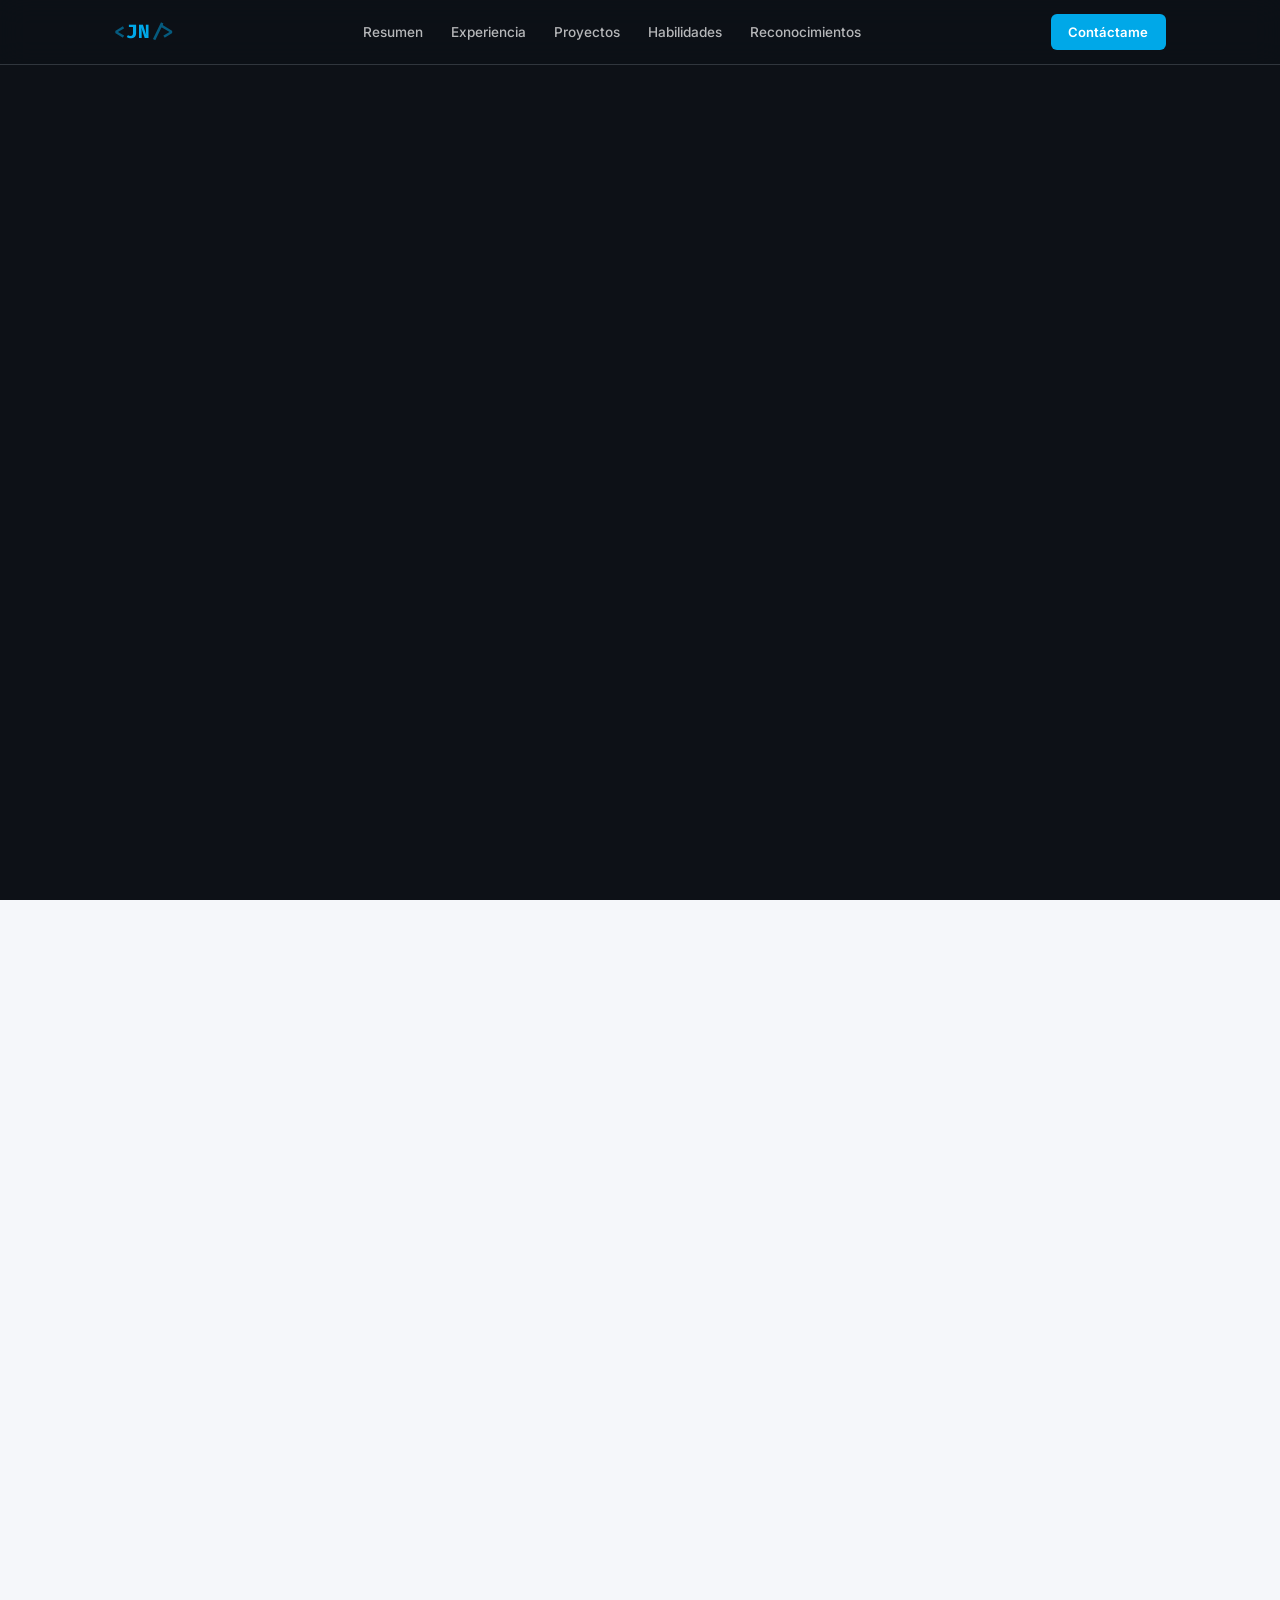
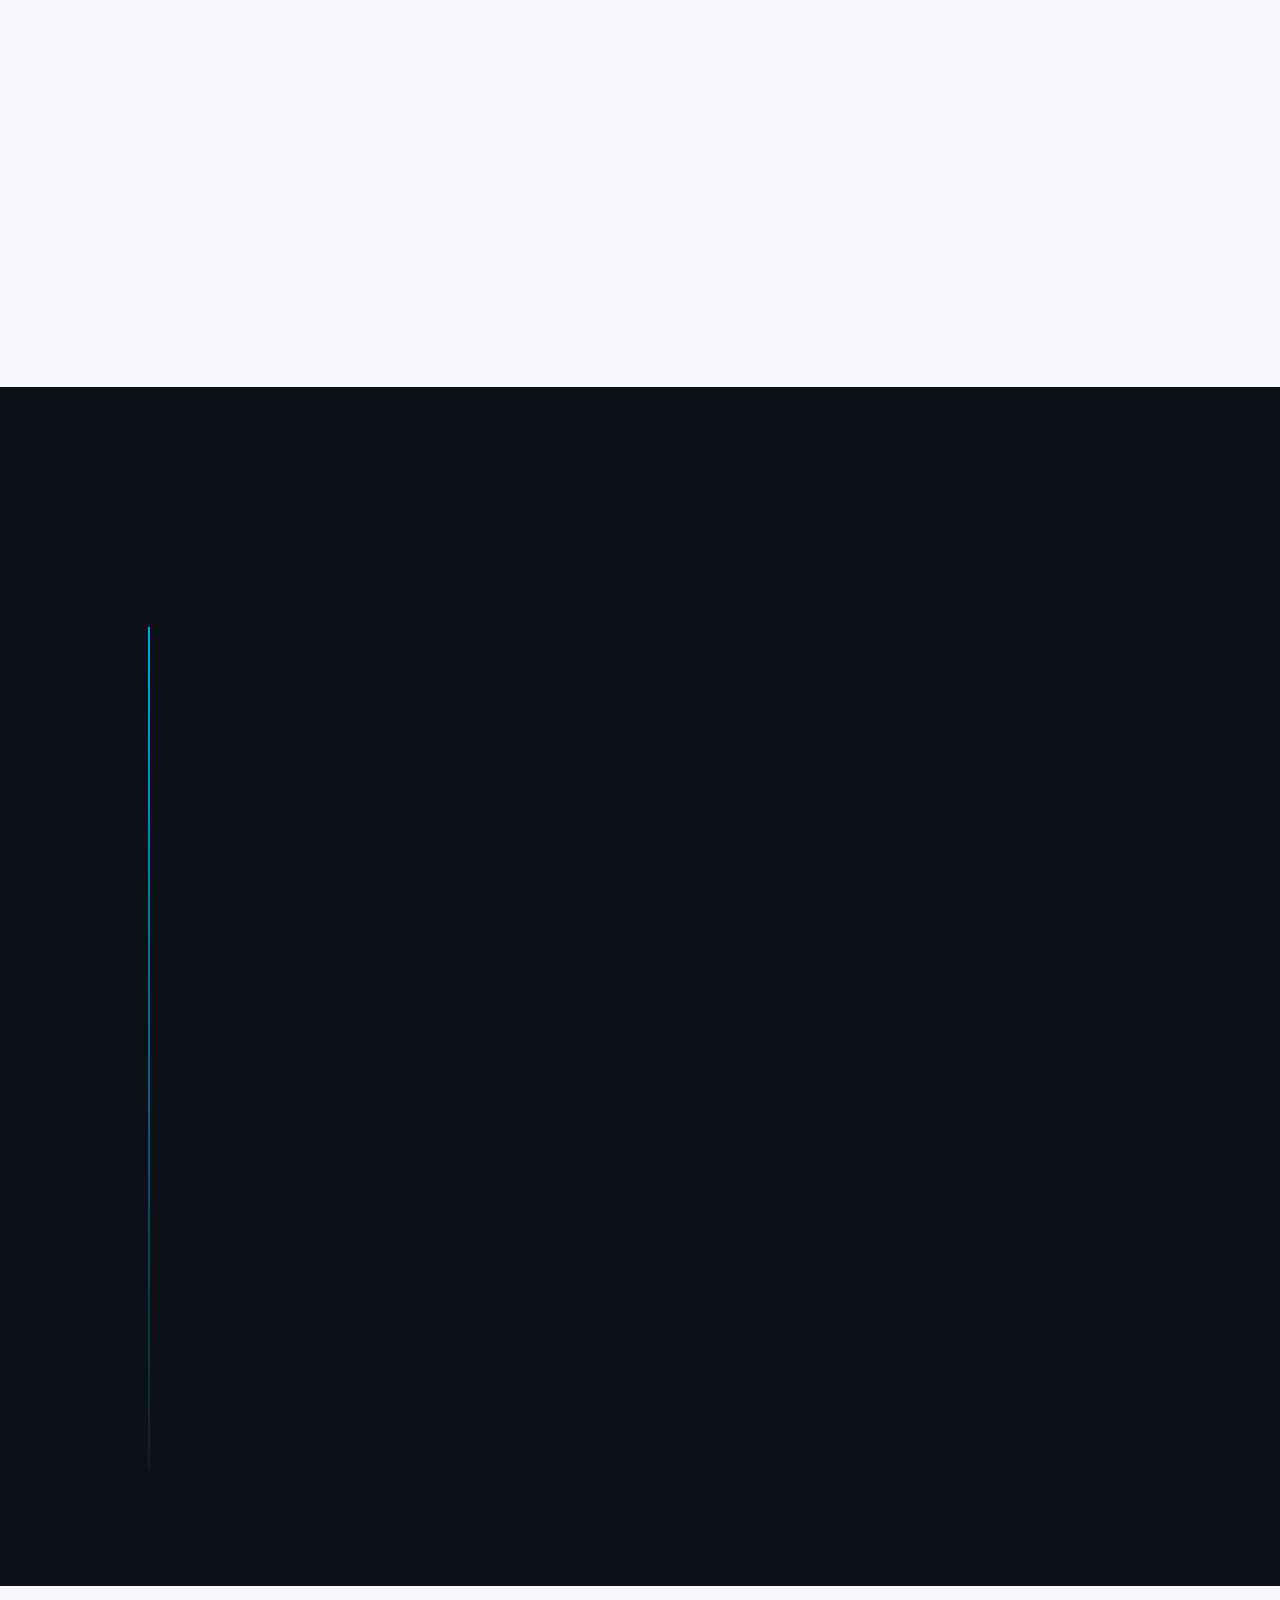
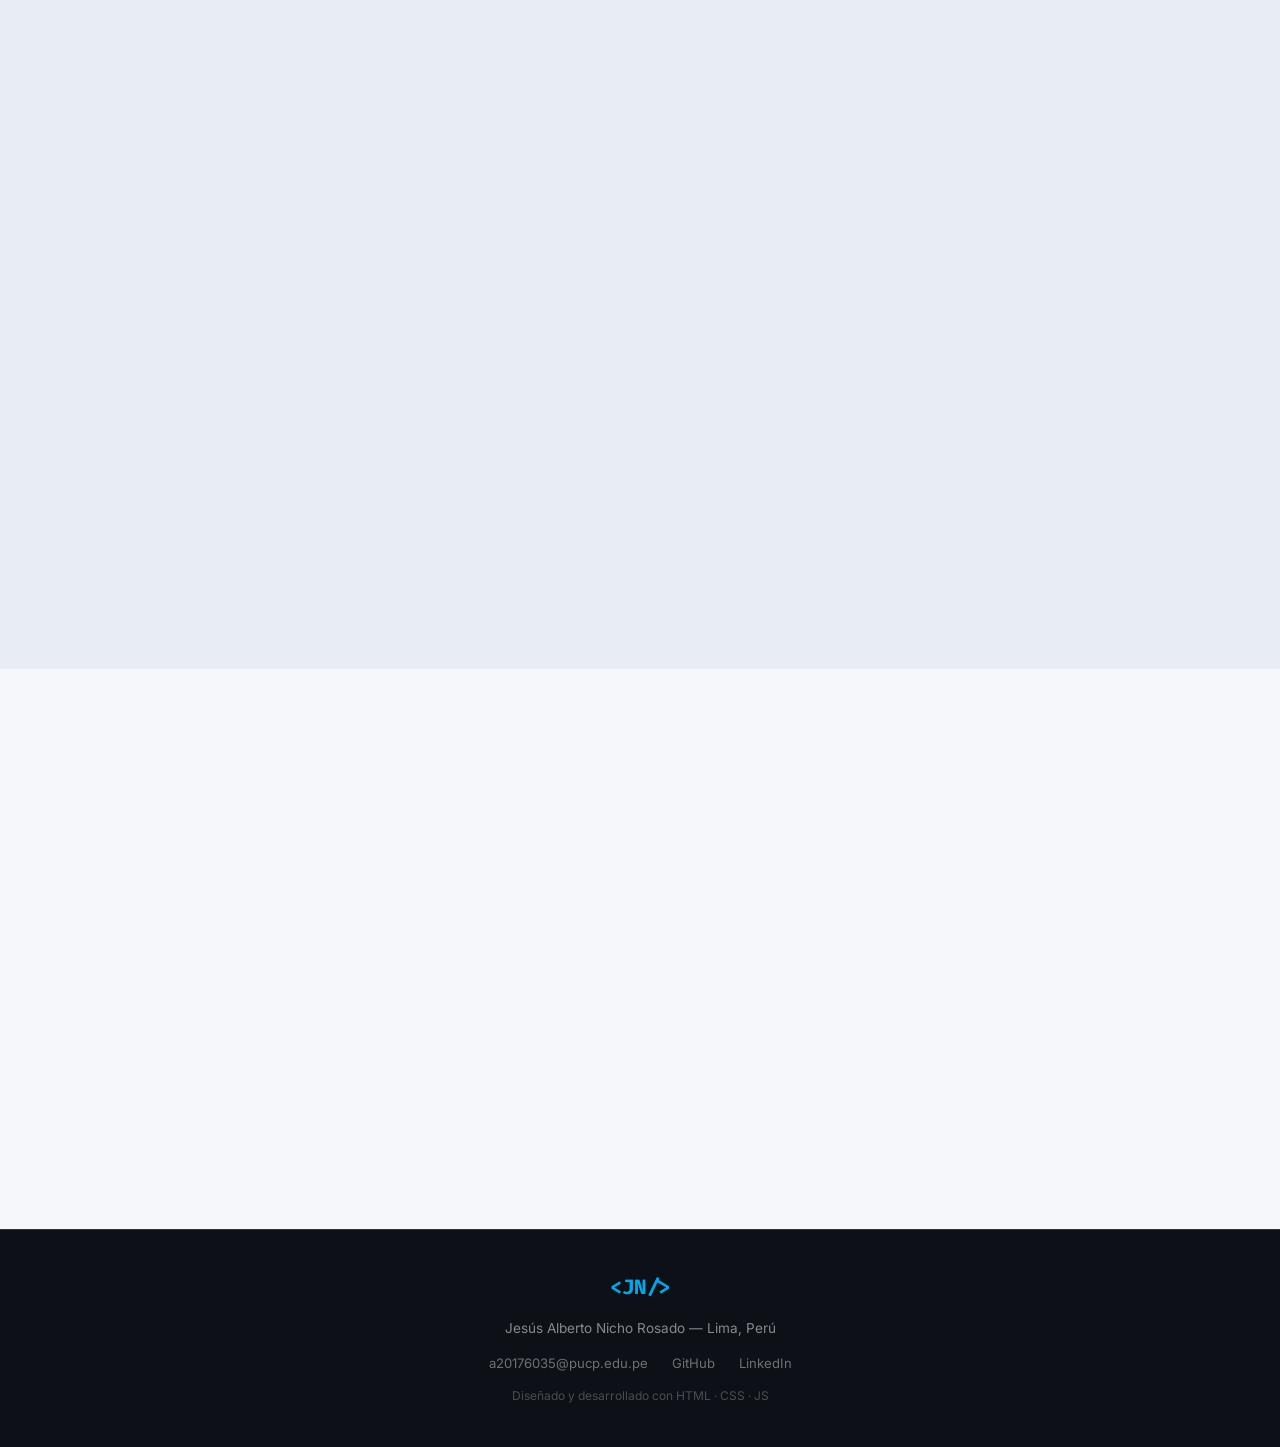
==== index.html @ 1efb5aa1 "Nuevo" ====
<!DOCTYPE html>
<html lang="es">
<head>
  <meta charset="UTF-8" />
  <meta name="viewport" content="width=device-width, initial-scale=1.0" />
  <title>Jesús Nicho — Data Scientist & Economist</title>
  <link rel="preconnect" href="https://fonts.googleapis.com" />
  <link rel="preconnect" href="https://fonts.gstatic.com" crossorigin />
  <link href="https://fonts.googleapis.com/css2?family=Inter:wght@300;400;500;600;700;800&family=Fira+Code:wght@400;500&display=swap" rel="stylesheet" />
  <link rel="stylesheet" href="style.css" />
</head>
<body>

  <!-- NAVBAR -->
  <nav class="navbar" id="navbar">
    <div class="navbar__container">
      <a class="navbar__logo" href="#hero">
        <span class="navbar__logo-bracket">&lt;</span>JN<span class="navbar__logo-bracket">/&gt;</span>
      </a>
      <ul class="navbar__links">
        <li><a href="#resumen">Resumen</a></li>
        <li><a href="#experiencia">Experiencia</a></li>
        <li><a href="#proyectos">Proyectos</a></li>
        <li><a href="#habilidades">Habilidades</a></li>
        <li><a href="#reconocimientos">Reconocimientos</a></li>
      </ul>
      <a href="mailto:a20176035@pucp.edu.pe" class="btn btn--nav">Contáctame</a>
      <button class="navbar__toggle" id="navToggle" aria-label="Abrir menú">&#9776;</button>
    </div>
    <ul class="navbar__mobile" id="navMobile">
      <li><a href="#resumen">Resumen</a></li>
      <li><a href="#experiencia">Experiencia</a></li>
      <li><a href="#proyectos">Proyectos</a></li>
      <li><a href="#habilidades">Habilidades</a></li>
      <li><a href="#reconocimientos">Reconocimientos</a></li>
    </ul>
  </nav>

  <!-- HERO -->
  <header class="hero" id="hero">
    <canvas class="hero__canvas" id="particleCanvas"></canvas>
    <div class="hero__content">
      <div class="hero__left fade-in">
        <div class="hero__status">
          <span class="hero__status-dot"></span>
          Disponible para nuevas oportunidades
        </div>
        <p class="hero__greeting">Hola, soy</p>
        <h1 class="hero__name">Jesús Alberto<br /><span>Nicho Rosado</span></h1>
        <div class="hero__typing-wrapper">
          <span class="hero__typing-prefix">$ </span>
          <span class="hero__typing" id="typingText"></span>
          <span class="hero__cursor">|</span>
        </div>
        <p class="hero__desc">Bachiller de Economía · PUCP · Especializado en ciencia de datos aplicada a finanzas, riesgo crediticio e investigación económica.</p>
        <div class="hero__actions">
          <a href="#proyectos" class="btn btn--primary">Ver proyectos</a>
          <a href="#experiencia" class="btn btn--outline">Mi experiencia</a>
        </div>
        <div class="hero__contact">
          <a href="tel:+51917056909" class="hero__contact-item" title="Teléfono">
            <svg viewBox="0 0 24 24" fill="none" stroke="currentColor" stroke-width="2"><path d="M22 16.92v3a2 2 0 01-2.18 2 19.79 19.79 0 01-8.63-3.07A19.5 19.5 0 013.07 9.81a19.79 19.79 0 01-3.07-8.67A2 2 0 012 1.19h3a2 2 0 012 1.72c.127.96.361 1.903.7 2.81a2 2 0 01-.45 2.11L6.09 8.91a16 16 0 006 6l1.27-1.27a2 2 0 012.11-.45c.907.339 1.85.573 2.81.7A2 2 0 0122 16.92z"/></svg>
          </a>
          <a href="mailto:a20176035@pucp.edu.pe" class="hero__contact-item" title="Email">
            <svg viewBox="0 0 24 24" fill="none" stroke="currentColor" stroke-width="2"><path d="M4 4h16c1.1 0 2 .9 2 2v12c0 1.1-.9 2-2 2H4c-1.1 0-2-.9-2-2V6c0-1.1.9-2 2-2z"/><polyline points="22,6 12,13 2,6"/></svg>
          </a>
          <a href="https://github.com/jnichor" target="_blank" rel="noopener" class="hero__contact-item" title="GitHub">
            <svg viewBox="0 0 24 24" fill="currentColor"><path d="M12 .5C5.73.5.5 5.73.5 12c0 5.08 3.29 9.38 7.86 10.9.57.1.78-.25.78-.55v-1.93c-3.2.7-3.87-1.54-3.87-1.54-.52-1.33-1.28-1.68-1.28-1.68-1.05-.71.08-.7.08-.7 1.16.08 1.77 1.19 1.77 1.19 1.03 1.76 2.7 1.25 3.36.96.1-.75.4-1.25.73-1.54-2.55-.29-5.24-1.28-5.24-5.7 0-1.26.45-2.29 1.19-3.1-.12-.29-.52-1.47.11-3.06 0 0 .97-.31 3.18 1.18a11.1 11.1 0 012.9-.39c.98 0 1.97.13 2.9.39 2.2-1.49 3.17-1.18 3.17-1.18.63 1.59.23 2.77.11 3.06.74.81 1.19 1.84 1.19 3.1 0 4.43-2.7 5.41-5.27 5.7.41.36.78 1.06.78 2.13v3.16c0 .31.2.66.79.55A11.51 11.51 0 0023.5 12C23.5 5.73 18.27.5 12 .5z"/></svg>
          </a>
          <a href="https://linkedin.com/in/jesus27nicho" target="_blank" rel="noopener" class="hero__contact-item" title="LinkedIn">
            <svg viewBox="0 0 24 24" fill="currentColor"><path d="M20.45 20.45h-3.55v-5.57c0-1.33-.03-3.04-1.85-3.04-1.85 0-2.13 1.45-2.13 2.94v5.67H9.37V9h3.41v1.56h.05c.47-.9 1.63-1.85 3.35-1.85 3.58 0 4.25 2.36 4.25 5.43v6.31zM5.34 7.43a2.06 2.06 0 110-4.12 2.06 2.06 0 010 4.12zm1.78 13.02H3.56V9h3.56v11.45zM22.22 0H1.77C.79 0 0 .77 0 1.72v20.56C0 23.23.79 24 1.77 24h20.45C23.21 24 24 23.23 24 22.28V1.72C24 .77 23.21 0 22.22 0z"/></svg>
          </a>
        </div>
      </div>

      <!-- Terminal mockup -->
      <div class="hero__right fade-in">
        <div class="terminal">
          <div class="terminal__bar">
            <span class="terminal__dot terminal__dot--red"></span>
            <span class="terminal__dot terminal__dot--yellow"></span>
            <span class="terminal__dot terminal__dot--green"></span>
            <span class="terminal__title">jesus_nicho.py</span>
          </div>
          <div class="terminal__body">
            <div class="terminal__line"><span class="t-comment"># Perfil profesional</span></div>
            <div class="terminal__line"><span class="t-keyword">class</span> <span class="t-class">JesusNicho</span>:</div>
            <div class="terminal__line t-indent"><span class="t-keyword">def</span> <span class="t-fn">__init__</span>(self):</div>
            <div class="terminal__line t-indent2">self.<span class="t-var">rol</span> = <span class="t-str">"Data Scientist"</span></div>
            <div class="terminal__line t-indent2">self.<span class="t-var">universidad</span> = <span class="t-str">"PUCP"</span></div>
            <div class="terminal__line t-indent2">self.<span class="t-var">skills</span> = [</div>
            <div class="terminal__line t-indent3"><span class="t-str">"Python"</span>, <span class="t-str">"R"</span>, <span class="t-str">"Stata"</span>,</div>
            <div class="terminal__line t-indent3"><span class="t-str">"Machine Learning"</span>, <span class="t-str">"Power BI"</span></div>
            <div class="terminal__line t-indent2">]</div>
            <div class="terminal__line t-indent2">self.<span class="t-var">disponible</span> = <span class="t-bool">True</span></div>
            <div class="terminal__line">&nbsp;</div>
            <div class="terminal__line t-indent"><span class="t-keyword">def</span> <span class="t-fn">contactar</span>(self):</div>
            <div class="terminal__line t-indent2"><span class="t-keyword">return</span> <span class="t-str">"a20176035@pucp.edu.pe"</span></div>
            <div class="terminal__line">&nbsp;</div>
            <div class="terminal__line"><span class="t-comment"># Output:</span></div>
            <div class="terminal__line"><span class="t-prompt">$</span> <span class="t-output">Listo para nuevos desafíos ✓</span></div>
          </div>
        </div>
      </div>
    </div>

    <!-- Stats -->
    <div class="hero__stats fade-in">
      <div class="hero__stat">
        <span class="hero__stat-num" data-target="5">0</span>
        <span class="hero__stat-label">Años de experiencia</span>
      </div>
      <div class="hero__stat-divider"></div>
      <div class="hero__stat">
        <span class="hero__stat-num" data-target="4">0</span>
        <span class="hero__stat-label">Proyectos destacados</span>
      </div>
      <div class="hero__stat-divider"></div>
      <div class="hero__stat">
        <span class="hero__stat-num" data-target="8">0</span>
        <span class="hero__stat-label">Herramientas dominadas</span>
      </div>
      <div class="hero__stat-divider"></div>
      <div class="hero__stat">
        <span class="hero__stat-num" data-target="3">0</span>
        <span class="hero__stat-label">Reconocimientos</span>
      </div>
    </div>
  </header>

  <main>

    <!-- RESUMEN -->
    <section class="section" id="resumen">
      <div class="section__container">
        <div class="section__header fade-in">
          <span class="section__tag">01 &mdash; Sobre mí</span>
          <h2 class="section__title">Resumen</h2>
        </div>
        <div class="resumen__layout">
          <div class="resumen__text fade-in">
            <p>Soy bachiller de Economía por la <strong>Pontificia Universidad Católica del Perú (PUCP)</strong>, con sólida formación cuantitativa y experiencia en programación con <strong>Python, R y Stata</strong>, aplicado al análisis económico-financiero, modelado estadístico (logit, GLM, series de tiempo, clustering), visualización de datos y simulaciones.</p>
            <p>Busco contribuir en proyectos de <strong>ciencia de datos aplicados a finanzas, riesgo crediticio e investigación</strong>, mediante soluciones basadas en datos, modelos predictivos y herramientas de analítica avanzada.</p>

            <div class="resumen__educacion">
              <h3>Educación</h3>
              <div class="edu__item">
                <div class="edu__icon">&#127979;</div>
                <div class="edu__left">
                  <strong>Pontificia Universidad Católica del Perú</strong>
                  <span class="edu__degree">Bachiller en Economía · mar 2019 – dic 2024</span>
                  <ul>
                    <li>Python · Machine Learning · Econometría Avanzada · Prompt Engineering</li>
                    <li>Análisis Financiero · ML para Finanzas · Evaluación Social de Proyectos</li>
                  </ul>
                </div>
                <span class="edu__date-badge">Lima, Perú</span>
              </div>
              <div class="edu__item">
                <div class="edu__icon">&#127760;</div>
                <div class="edu__left">
                  <strong>Idiomas Católica</strong>
                  <span class="edu__degree">Inglés C1 – Avanzado · ago 2020 – Presente</span>
                </div>
                <span class="edu__date-badge">Lima, Perú</span>
              </div>
            </div>
          </div>

          <!-- Code snippet decorativo -->
          <div class="resumen__code fade-in">
            <div class="code-block">
              <div class="code-block__header">
                <span class="code-block__lang">R</span>
                <span class="code-block__file">analisis.R</span>
              </div>
              <pre class="code-block__body"><span class="t-comment"># Modelado estadístico</span>
<span class="t-keyword">library</span>(tidyverse)
<span class="t-keyword">library</span>(caret)

modelo <span class="t-op">&lt;-</span> <span class="t-fn">glm</span>(
  desercion <span class="t-op">~</span> pobreza
    <span class="t-op">+</span> acceso_internet
    <span class="t-op">+</span> zona_rural,
  data  <span class="t-op">=</span> peru_2021,
  family <span class="t-op">=</span> <span class="t-fn">binomial</span>()
)

<span class="t-fn">summary</span>(modelo)
<span class="t-comment"># AIC: 3847.2 ✓</span></pre>
            </div>

            <div class="code-block" style="margin-top:1.25rem;">
              <div class="code-block__header">
                <span class="code-block__lang">Python</span>
                <span class="code-block__file">clasificacion.py</span>
              </div>
              <pre class="code-block__body"><span class="t-keyword">from</span> transformers <span class="t-keyword">import</span> pipeline

clasificador <span class="t-op">=</span> <span class="t-fn">pipeline</span>(
  <span class="t-str">"text-classification"</span>,
  model<span class="t-op">=</span><span class="t-str">"bert-base"</span>
)

resultado <span class="t-op">=</span> <span class="t-fn">clasificador</span>(
  requerimientos_df
)
<span class="t-comment"># Precisión: 94.3% ✓</span></pre>
            </div>
          </div>
        </div>
      </div>
    </section>

    <!-- EXPERIENCIA LABORAL -->
    <section class="section section--dark" id="experiencia">
      <div class="section__container">
        <div class="section__header fade-in">
          <span class="section__tag section__tag--light">02 &mdash; Trayectoria</span>
          <h2 class="section__title section__title--light">Experiencia Laboral</h2>
        </div>
        <div class="timeline">

          <div class="timeline__item fade-in">
            <div class="timeline__dot"></div>
            <div class="timeline__card" data-expandable>
              <div class="timeline__header">
                <div class="timeline__header-main">
                  <div class="timeline__company-wrap">
                    <div class="timeline__company-icon">MS</div>
                    <div>
                      <h3 class="timeline__company">Management Solutions</h3>
                      <p class="timeline__role">Consultor de Ciencia de Datos</p>
                    </div>
                  </div>
                  <div class="timeline__meta">
                    <span class="timeline__date-badge">Sep 2025 – Ene 2026</span>
                    <span class="timeline__place">Lima, Perú</span>
                  </div>
                </div>
                <div class="timeline__tech-tags">
                  <span class="tech-tag">Python</span>
                  <span class="tech-tag">Transformers</span>
                  <span class="tech-tag">NLP</span>
                  <span class="tech-tag">SQL</span>
                </div>
                <button class="timeline__toggle" aria-label="Ver detalles">
                  <svg viewBox="0 0 24 24" fill="none" stroke="currentColor" stroke-width="2.5"><polyline points="6 9 12 15 18 9"/></svg>
                </button>
              </div>
              <ul class="timeline__details">
                <li>Levanté el As-Is de procesos críticos de Finanzas cubriendo los diferentes building blocks para asegurar el entendimiento y análisis completo de la naturaleza operativa de cada proceso.</li>
                <li>Identifiqué los principales stakeholders y entendí actividades, funciones, responsabilidades y sistemas utilizados.</li>
                <li>Limpié diversas bases de datos y apliqué modelos preentrenados con la librería <strong>Transformers</strong> para clasificación de requerimientos de inversión.</li>
              </ul>
            </div>
          </div>

          <div class="timeline__item fade-in">
            <div class="timeline__dot"></div>
            <div class="timeline__card" data-expandable>
              <div class="timeline__header">
                <div class="timeline__header-main">
                  <div class="timeline__company-wrap">
                    <div class="timeline__company-icon">PUCP</div>
                    <div>
                      <h3 class="timeline__company">Pontificia Universidad Católica del Perú</h3>
                      <p class="timeline__role">Practicante de Inversiones</p>
                    </div>
                  </div>
                  <div class="timeline__meta">
                    <span class="timeline__date-badge">Ene 2025 – Ago 2025</span>
                    <span class="timeline__place">Lima, Perú</span>
                  </div>
                </div>
                <div class="timeline__tech-tags">
                  <span class="tech-tag">Excel</span>
                  <span class="tech-tag">Power BI</span>
                  <span class="tech-tag">SQL</span>
                </div>
                <button class="timeline__toggle" aria-label="Ver detalles">
                  <svg viewBox="0 0 24 24" fill="none" stroke="currentColor" stroke-width="2.5"><polyline points="6 9 12 15 18 9"/></svg>
                </button>
              </div>
              <ul class="timeline__details">
                <li>Apoyé en el modelamiento de bases de datos y elaboración de informes de gestión y desempeño para autoridades y áreas internas.</li>
                <li>Actualicé instructivos, procedimientos y manuales vinculados al sistema de Gestión de Inversiones.</li>
                <li>Brindé asistencia y capacitación a usuarios finales, facilitando la adopción de mejoras.</li>
              </ul>
            </div>
          </div>

          <div class="timeline__item fade-in">
            <div class="timeline__dot"></div>
            <div class="timeline__card" data-expandable>
              <div class="timeline__header">
                <div class="timeline__header-main">
                  <div class="timeline__company-wrap">
                    <div class="timeline__company-icon">PUCP</div>
                    <div>
                      <h3 class="timeline__company">Pontificia Universidad Católica del Perú</h3>
                      <p class="timeline__role">Asistente de Investigación</p>
                    </div>
                  </div>
                  <div class="timeline__meta">
                    <span class="timeline__date-badge">Oct 2024 – Presente</span>
                    <span class="timeline__place">Lima, Perú</span>
                  </div>
                </div>
                <div class="timeline__tech-tags">
                  <span class="tech-tag">Python</span>
                  <span class="tech-tag">Stata</span>
                  <span class="tech-tag">GitHub</span>
                  <span class="tech-tag">LaTeX</span>
                </div>
                <button class="timeline__toggle" aria-label="Ver detalles">
                  <svg viewBox="0 0 24 24" fill="none" stroke="currentColor" stroke-width="2.5"><polyline points="6 9 12 15 18 9"/></svg>
                </button>
              </div>
              <ul class="timeline__details">
                <li>Colaboré con el Prof. Alexander Quispe en la organización y preparación de materiales para presentaciones académicas y seminarios.</li>
                <li>Publiqué informes y resúmenes ejecutivos en repositorios de <strong>GitHub</strong>, contribuyendo a la divulgación de resultados de investigación.</li>
                <li>Realicé análisis de datos aplicando métodos estadísticos en <strong>Python y Stata</strong>.</li>
              </ul>
            </div>
          </div>

          <div class="timeline__item fade-in">
            <div class="timeline__dot"></div>
            <div class="timeline__card" data-expandable>
              <div class="timeline__header">
                <div class="timeline__header-main">
                  <div class="timeline__company-wrap">
                    <div class="timeline__company-icon">RS</div>
                    <div>
                      <h3 class="timeline__company">RS Inversiones S.A.C.</h3>
                      <p class="timeline__role">Practicante de Finanzas</p>
                    </div>
                  </div>
                  <div class="timeline__meta">
                    <span class="timeline__date-badge">Sep 2024 – Dic 2024</span>
                    <span class="timeline__place">Lima, Perú</span>
                  </div>
                </div>
                <div class="timeline__tech-tags">
                  <span class="tech-tag">Power BI</span>
                  <span class="tech-tag">Excel</span>
                  <span class="tech-tag">SIRE</span>
                  <span class="tech-tag">Python</span>
                </div>
                <button class="timeline__toggle" aria-label="Ver detalles">
                  <svg viewBox="0 0 24 24" fill="none" stroke="currentColor" stroke-width="2.5"><polyline points="6 9 12 15 18 9"/></svg>
                </button>
              </div>
              <ul class="timeline__details">
                <li>Elaboré informes financieros con el sistema SIRE, consolidando información clave para decisiones estratégicas.</li>
                <li>Implementé un sistema de alertas automatizado para préstamos, <strong>reduciendo incumplimientos en un 15%</strong>.</li>
                <li>Diseñé el presupuesto anual basado en análisis financiero, <strong>mejorando eficiencia en un 10%</strong>.</li>
                <li>Creé <strong>dashboards interactivos en Power BI</strong> para métricas financieras críticas.</li>
              </ul>
            </div>
          </div>

          <div class="timeline__item fade-in">
            <div class="timeline__dot"></div>
            <div class="timeline__card" data-expandable>
              <div class="timeline__header">
                <div class="timeline__header-main">
                  <div class="timeline__company-wrap">
                    <div class="timeline__company-icon">RH</div>
                    <div>
                      <h3 class="timeline__company">Ronco Huacho</h3>
                      <p class="timeline__role">Administrador de Costos y Presupuestos</p>
                    </div>
                  </div>
                  <div class="timeline__meta">
                    <span class="timeline__date-badge">Ene 2021 – Mar 2022</span>
                    <span class="timeline__place">Huacho, Perú</span>
                  </div>
                </div>
                <div class="timeline__tech-tags">
                  <span class="tech-tag">Excel</span>
                  <span class="tech-tag">Análisis financiero</span>
                </div>
                <button class="timeline__toggle" aria-label="Ver detalles">
                  <svg viewBox="0 0 24 24" fill="none" stroke="currentColor" stroke-width="2.5"><polyline points="6 9 12 15 18 9"/></svg>
                </button>
              </div>
              <ul class="timeline__details">
                <li>Analicé y reporté costos y presupuestos de la empresa, permitiendo mejor toma de decisiones estratégicas.</li>
                <li>Gestioné redes sociales, logrando un <strong>incremento del 30% en ventas</strong>.</li>
                <li>Propuse ideas de inversión estratégica, resultando en un <strong>aumento del 35% en ingresos anuales</strong>.</li>
              </ul>
            </div>
          </div>

        </div>
      </div>
    </section>

    <!-- PROYECTOS Y VOLUNTARIADOS -->
    <section class="section" id="proyectos">
      <div class="section__container">
        <div class="section__header fade-in">
          <span class="section__tag">03 &mdash; Trabajo</span>
          <h2 class="section__title">Proyectos y Voluntariados</h2>
        </div>
        <div class="projects__grid">

          <article class="project__card fade-in">
            <div class="project__card-top">
              <div class="project__icon">
                <svg viewBox="0 0 24 24" fill="none" stroke="currentColor" stroke-width="1.5"><rect x="3" y="3" width="18" height="18" rx="2"/><path d="M9 9h6M9 12h6M9 15h4"/></svg>
              </div>
              <span class="project__badge project__badge--destacado">Destacado</span>
            </div>
            <span class="project__year">2024</span>
            <h3>Impacto de ChatGPT en el Desarrollo de Software para Ciencia de Datos</h3>
            <p>Análisis del efecto de ChatGPT en el ecosistema de software para ciencia de datos entre 2020 y 2023.</p>
            <div class="project__stack">
              <span>Python</span><span>Econometría</span><span>GitHub</span>
            </div>
          </article>

          <article class="project__card fade-in">
            <div class="project__card-top">
              <div class="project__icon">
                <svg viewBox="0 0 24 24" fill="none" stroke="currentColor" stroke-width="1.5"><polyline points="22 12 18 12 15 21 9 3 6 12 2 12"/></svg>
              </div>
              <span class="project__badge project__badge--relevante">Relevante</span>
            </div>
            <span class="project__year">2023</span>
            <h3>Análisis Financiero de Backus (2012–2022)</h3>
            <p>Estudio financiero longitudinal de la empresa Backus a lo largo de una década completa.</p>
            <div class="project__stack">
              <span>R</span><span>Stata</span><span>LaTeX</span>
            </div>
          </article>

          <article class="project__card fade-in">
            <div class="project__card-top">
              <div class="project__icon">
                <svg viewBox="0 0 24 24" fill="none" stroke="currentColor" stroke-width="1.5"><path d="M17 21v-2a4 4 0 00-4-4H5a4 4 0 00-4 4v2"/><circle cx="9" cy="7" r="4"/><path d="M23 21v-2a4 4 0 00-3-3.87M16 3.13a4 4 0 010 7.75"/></svg>
              </div>
              <span class="project__badge project__badge--destacado">Destacado</span>
            </div>
            <span class="project__year">2023</span>
            <h3>Determinantes de la Deserción Escolar en Perú (2021)</h3>
            <p>Investigación econométrica sobre factores de deserción escolar en el sistema educativo peruano.</p>
            <div class="project__stack">
              <span>Stata</span><span>Logit</span><span>Análisis causal</span>
            </div>
          </article>

          <article class="project__card fade-in">
            <div class="project__card-top">
              <div class="project__icon">
                <svg viewBox="0 0 24 24" fill="none" stroke="currentColor" stroke-width="1.5"><path d="M22 12h-4l-3 9L9 3l-3 9H2"/></svg>
              </div>
              <span class="project__badge project__badge--sobresaliente">Sobresaliente</span>
            </div>
            <span class="project__year">2023</span>
            <h3>Cobertura de Seguros de Salud en Perú (2017)</h3>
            <p>Análisis situacional de los determinantes de cobertura de seguros de salud a nivel nacional.</p>
            <div class="project__stack">
              <span>R</span><span>GLM</span><span>Visualización</span>
            </div>
          </article>

        </div>

        <h3 class="section__subtitle fade-in">Voluntariado</h3>
        <div class="volunteer__list">
          <div class="volunteer__item fade-in">
            <div class="volunteer__icon">&#9733;</div>
            <div class="volunteer__body">
              <span class="volunteer__year">2024</span>
              <strong>Voluntario — Comisión de Asuntos Académicos</strong>
              <p>Asamblea de Estudiantes de Economía · Pontificia Universidad Católica del Perú</p>
            </div>
          </div>
        </div>
      </div>
    </section>

    <!-- HABILIDADES -->
    <section class="section section--alt" id="habilidades">
      <div class="section__container">
        <div class="section__header fade-in">
          <span class="section__tag">04 &mdash; Capacidades</span>
          <h2 class="section__title">Habilidades</h2>
        </div>

        <!-- Stack de tecnologías -->
        <div class="tech-stack fade-in">
          <div class="tech-card" data-level="Intermedio">
            <div class="tech-card__icon tech-card__icon--python">
              <svg viewBox="0 0 24 24" fill="currentColor"><path d="M11.914 0C5.82 0 6.2 2.656 6.2 2.656l.007 2.752h5.814v.826H3.9S0 5.789 0 11.969c0 6.18 3.403 5.963 3.403 5.963h2.031v-2.867s-.109-3.404 3.35-3.404h5.766s3.24.052 3.24-3.131V3.129S18.28 0 11.914 0zm-3.21 1.809a1.039 1.039 0 110 2.079 1.039 1.039 0 010-2.08z"/><path d="M12.086 24c6.096 0 5.716-2.656 5.716-2.656l-.007-2.752h-5.814v-.826h8.121S24 18.211 24 12.031c0-6.18-3.403-5.963-3.403-5.963h-2.031v2.867s.109 3.404-3.35 3.404H9.45s-3.24-.052-3.24 3.131v5.401S5.72 24 12.086 24zm3.21-1.809a1.039 1.039 0 110-2.079 1.039 1.039 0 010 2.08z"/></svg>
            </div>
            <span class="tech-card__name">Python</span>
            <span class="tech-card__level">Intermedio</span>
          </div>

          <div class="tech-card" data-level="Intermedio">
            <div class="tech-card__icon tech-card__icon--r">
              <svg viewBox="0 0 24 24" fill="currentColor"><path d="M12 0C5.373 0 0 5.373 0 12s5.373 12 12 12 12-5.373 12-12S18.627 0 12 0zm-.27 4.248h1.522c3.012 0 5.176 1.348 5.176 4.076 0 2.058-1.271 3.394-3.183 3.835l3.628 5.593h-2.476l-3.35-5.27H9.45v5.27H7.37V4.248zm1.73 1.632H9.45v4.994h4.01c1.732 0 2.89-.877 2.89-2.512 0-1.635-1.158-2.482-2.89-2.482z"/></svg>
            </div>
            <span class="tech-card__name">R</span>
            <span class="tech-card__level">Intermedio</span>
          </div>

          <div class="tech-card" data-level="Intermedio">
            <div class="tech-card__icon tech-card__icon--stata">
              <div style="font-family:'Fira Code',monospace;font-weight:700;font-size:1.1rem;">St</div>
            </div>
            <span class="tech-card__name">Stata</span>
            <span class="tech-card__level">Intermedio</span>
          </div>

          <div class="tech-card" data-level="Avanzado">
            <div class="tech-card__icon tech-card__icon--git">
              <svg viewBox="0 0 24 24" fill="currentColor"><path d="M23.546 10.93L13.067.452a1.55 1.55 0 00-2.188 0L8.708 2.627l2.76 2.76a1.838 1.838 0 012.327 2.341l2.658 2.66a1.838 1.838 0 012.048 2.927 1.84 1.84 0 01-2.6 0 1.846 1.846 0 01-.404-2.013l-2.48-2.481v6.522a1.84 1.84 0 01.48 3.319 1.84 1.84 0 01-2.6-1.64 1.842 1.842 0 011.108-1.68V8.436a1.838 1.838 0 01-1-2.406L8.26 3.29.454 11.1a1.55 1.55 0 000 2.187l10.48 10.478a1.55 1.55 0 002.186 0l10.426-10.426a1.55 1.55 0 000-2.41"/></svg>
            </div>
            <span class="tech-card__name">Git</span>
            <span class="tech-card__level">Avanzado</span>
          </div>

          <div class="tech-card" data-level="Avanzado">
            <div class="tech-card__icon tech-card__icon--excel">
              <svg viewBox="0 0 24 24" fill="currentColor"><path d="M21.17 0H2.83A2.83 2.83 0 000 2.83v18.34A2.83 2.83 0 002.83 24h18.34A2.83 2.83 0 0024 21.17V2.83A2.83 2.83 0 0021.17 0zM13.5 17.5l-2.25-3.98L9 17.5H6.75l3.38-5.5-3.13-5h2.25l2 3.63 2-3.63H15.5l-3.13 5 3.38 5.5z"/></svg>
            </div>
            <span class="tech-card__name">Excel</span>
            <span class="tech-card__level">Avanzado</span>
          </div>

          <div class="tech-card" data-level="Intermedio">
            <div class="tech-card__icon tech-card__icon--powerbi">
              <svg viewBox="0 0 24 24" fill="currentColor"><path d="M0 10.625h3.75v6.75H0zm5 -3.375h3.75v10.125H5zm5-3.375h3.75v13.5H10zm5 6.75h3.75v6.75H15z"/></svg>
            </div>
            <span class="tech-card__name">Power BI</span>
            <span class="tech-card__level">Intermedio</span>
          </div>

          <div class="tech-card" data-level="Avanzado">
            <div class="tech-card__icon tech-card__icon--latex">
              <div style="font-family:serif;font-weight:700;font-size:1rem;letter-spacing:-1px;">LaTeX</div>
            </div>
            <span class="tech-card__name">LaTeX</span>
            <span class="tech-card__level">Avanzado</span>
          </div>

          <div class="tech-card" data-level="Frameworks">
            <div class="tech-card__icon tech-card__icon--tf">
              <svg viewBox="0 0 24 24" fill="currentColor"><path d="M1.292 5.856L11.54 0v24l-4.095-2.378V7.603l-6.168 3.564.015-5.31zm21.43 5.311l-.014-5.31L12.46 0v24l4.094-2.378V15.24l3.092 1.786-.018-4.552-3.074-1.765V7.603l6.169 3.564z"/></svg>
            </div>
            <span class="tech-card__name">TensorFlow</span>
            <span class="tech-card__level">Framework</span>
          </div>
        </div>

        <!-- Barras de progreso -->
        <div class="skills__grid">
          <div class="skills__group fade-in">
            <h3>Nivel de dominio</h3>
            <div class="skills__bars">
              <div class="skill__bar">
                <div class="skill__info"><span>Git & GitHub</span><span class="skill__pct">Avanzado</span></div>
                <div class="skill__track"><div class="skill__fill" data-width="85"></div></div>
              </div>
              <div class="skill__bar">
                <div class="skill__info"><span>Excel</span><span class="skill__pct">Avanzado</span></div>
                <div class="skill__track"><div class="skill__fill" data-width="85"></div></div>
              </div>
              <div class="skill__bar">
                <div class="skill__info"><span>LaTeX</span><span class="skill__pct">Avanzado</span></div>
                <div class="skill__track"><div class="skill__fill" data-width="85"></div></div>
              </div>
              <div class="skill__bar">
                <div class="skill__info"><span>Python</span><span class="skill__pct">Intermedio</span></div>
                <div class="skill__track"><div class="skill__fill" data-width="65"></div></div>
              </div>
              <div class="skill__bar">
                <div class="skill__info"><span>R</span><span class="skill__pct">Intermedio</span></div>
                <div class="skill__track"><div class="skill__fill" data-width="65"></div></div>
              </div>
              <div class="skill__bar">
                <div class="skill__info"><span>Stata</span><span class="skill__pct">Intermedio</span></div>
                <div class="skill__track"><div class="skill__fill" data-width="65"></div></div>
              </div>
              <div class="skill__bar">
                <div class="skill__info"><span>Power BI</span><span class="skill__pct">Intermedio</span></div>
                <div class="skill__track"><div class="skill__fill" data-width="60"></div></div>
              </div>
              <div class="skill__bar">
                <div class="skill__info"><span>Matlab</span><span class="skill__pct">Básico</span></div>
                <div class="skill__track"><div class="skill__fill" data-width="30"></div></div>
              </div>
            </div>
          </div>

          <div class="skills__group fade-in">
            <h3>Idiomas</h3>
            <div class="skills__bars">
              <div class="skill__bar">
                <div class="skill__info"><span>Español</span><span class="skill__pct">Nativo</span></div>
                <div class="skill__track"><div class="skill__fill" data-width="100"></div></div>
              </div>
              <div class="skill__bar">
                <div class="skill__info"><span>Inglés</span><span class="skill__pct">C1 Avanzado</span></div>
                <div class="skill__track"><div class="skill__fill" data-width="80"></div></div>
              </div>
            </div>

            <h3 style="margin-top:2rem;">Habilidades Blandas</h3>
            <div class="soft-skills">
              <div class="soft-skill"><span class="soft-skill__icon">&#9650;</span>Liderazgo</div>
              <div class="soft-skill"><span class="soft-skill__icon">&#9650;</span>Pensamiento crítico</div>
              <div class="soft-skill"><span class="soft-skill__icon">&#9650;</span>Trabajo en equipo</div>
              <div class="soft-skill"><span class="soft-skill__icon">&#9650;</span>Empatía</div>
            </div>

            <h3 style="margin-top:2rem;">Marcos de Trabajo</h3>
            <div class="skills__tags">
              <span class="tag">OPENAI-API</span>
              <span class="tag">TensorFlow</span>
              <span class="tag">SQL Server</span>
              <span class="tag">HuggingFace</span>
              <span class="tag">Scikit-learn</span>
            </div>
          </div>
        </div>
      </div>
    </section>

    <!-- RECONOCIMIENTOS -->
    <section class="section" id="reconocimientos">
      <div class="section__container">
        <div class="section__header fade-in">
          <span class="section__tag">05 &mdash; Logros</span>
          <h2 class="section__title">Reconocimientos</h2>
        </div>
        <div class="awards__grid">

          <div class="award__card fade-in">
            <div class="award__glow"></div>
            <div class="award__top">
              <span class="award__year">2025</span>
              <div class="award__trophy">&#127942;</div>
            </div>
            <h3>Ponente del X Congreso Anual APE 2025</h3>
            <p>Asociación Peruana de Economía</p>
          </div>

          <div class="award__card fade-in">
            <div class="award__glow"></div>
            <div class="award__top">
              <span class="award__year">2024</span>
              <div class="award__trophy">&#127891;</div>
            </div>
            <h3>Beca Completa — Microeconomía Aplicada y CC.SS.</h3>
            <p>QLAB · Pontificia Universidad Católica del Perú</p>
          </div>

          <div class="award__card fade-in">
            <div class="award__glow"></div>
            <div class="award__top">
              <span class="award__year">2020</span>
              <div class="award__trophy">&#127891;</div>
            </div>
            <h3>Beca Continuidad de Estudios</h3>
            <p>Pronabec</p>
          </div>

        </div>
      </div>
    </section>

  </main>

  <!-- FOOTER -->
  <footer class="footer">
    <div class="footer__container">
      <div class="footer__logo">&lt;JN/&gt;</div>
      <p>Jesús Alberto Nicho Rosado &mdash; Lima, Perú</p>
      <div class="footer__links">
        <a href="mailto:a20176035@pucp.edu.pe">a20176035@pucp.edu.pe</a>
        <a href="https://github.com/jnichor" target="_blank">GitHub</a>
        <a href="https://linkedin.com/in/jesus27nicho" target="_blank">LinkedIn</a>
      </div>
      <p class="footer__copy">Diseñado y desarrollado con HTML · CSS · JS</p>
    </div>
  </footer>

  <!-- BOTÓN VOLVER ARRIBA -->
  <button class="back-to-top" id="backToTop" aria-label="Volver arriba">
    <svg viewBox="0 0 24 24" fill="none" stroke="currentColor" stroke-width="2.5"><polyline points="18 15 12 9 6 15"/></svg>
  </button>

  <script src="script.js"></script>
</body>
</html>
---- style.css ----
/* =========================================
   Variables y Reset
   ========================================= */
:root {
  --color-primary: #1F3A5F;
  --color-primary-dark: #162c48;
  --color-accent: #00A8E8;
  --color-secondary: #4A90E2;
  --color-bg: #F5F7FA;
  --color-bg-alt: #e8edf5;
  --color-dark: #0d1117;
  --color-dark-card: #161b22;
  --color-dark-border: #30363d;
  --color-white: #ffffff;
  --color-text: #2C3E50;
  --color-text-light: #6b7c93;
  --color-border: #d6dde8;
  --color-green: #39d353;
  --font: 'Inter', sans-serif;
  --font-mono: 'Fira Code', monospace;
  --radius: 12px;
  --radius-lg: 18px;
  --shadow: 0 4px 24px rgba(31,58,95,0.10);
  --shadow-dark: 0 4px 24px rgba(0,0,0,0.4);
  --glow: 0 0 20px rgba(0,168,232,0.35);
  --transition: 0.3s ease;
}

*, *::before, *::after { box-sizing: border-box; margin: 0; padding: 0; }
html { scroll-behavior: smooth; }
body { font-family: var(--font); background: var(--color-bg); color: var(--color-text); line-height: 1.7; font-size: 16px; }
a { color: var(--color-accent); text-decoration: none; }
a:hover { text-decoration: underline; }
ul { list-style: none; }

/* =========================================
   Navbar
   ========================================= */
.navbar {
  position: fixed; top: 0; width: 100%;
  background: rgba(13,17,23,0.92);
  backdrop-filter: blur(14px);
  border-bottom: 1px solid var(--color-dark-border);
  z-index: 1000;
  transition: box-shadow var(--transition);
}
.navbar.scrolled { box-shadow: 0 2px 30px rgba(0,0,0,0.5); }
.navbar__container {
  max-width: 1100px; margin: 0 auto;
  padding: 0 1.5rem; height: 64px;
  display: flex; align-items: center; justify-content: space-between; gap: 1rem;
}
.navbar__logo {
  font-family: var(--font-mono);
  font-size: 1.2rem; font-weight: 700;
  color: var(--color-accent); text-decoration: none; white-space: nowrap;
}
.navbar__logo-bracket { color: rgba(0,168,232,0.5); }
.navbar__links { display: flex; gap: 1.75rem; }
.navbar__links a {
  font-size: 0.85rem; font-weight: 500;
  color: rgba(255,255,255,0.7); text-decoration: none;
  padding: 0.25rem 0;
  border-bottom: 2px solid transparent;
  transition: color var(--transition), border-color var(--transition);
}
.navbar__links a:hover, .navbar__links a.active {
  color: var(--color-accent);
  border-bottom-color: var(--color-accent);
}
.btn--nav {
  background: var(--color-accent); color: #fff;
  padding: 0.4rem 1.1rem; border-radius: 6px;
  font-size: 0.82rem; font-weight: 600;
  transition: background var(--transition), box-shadow var(--transition);
  white-space: nowrap;
}
.btn--nav:hover { background: #0090c8; box-shadow: var(--glow); text-decoration: none; }
.navbar__toggle { display: none; background: none; border: none; font-size: 1.5rem; cursor: pointer; color: #fff; }
.navbar__mobile {
  display: none; flex-direction: column;
  padding: 1rem 1.5rem;
  border-top: 1px solid var(--color-dark-border);
  background: var(--color-dark); gap: 0.75rem;
}
.navbar__mobile.open { display: flex; }
.navbar__mobile a { font-size: 0.95rem; font-weight: 500; color: rgba(255,255,255,0.8); }

/* =========================================
   Hero
   ========================================= */
.hero {
  min-height: 100vh;
  background: var(--color-dark);
  position: relative;
  display: flex;
  flex-direction: column;
  align-items: center;
  justify-content: center;
  overflow: hidden;
  padding: 7rem 1.5rem 3rem;
}
.hero__canvas {
  position: absolute; inset: 0;
  width: 100%; height: 100%;
  pointer-events: none; z-index: 0;
}
.hero__content {
  position: relative; z-index: 1;
  max-width: 1100px; width: 100%;
  display: grid;
  grid-template-columns: 1fr 1fr;
  gap: 3rem;
  align-items: center;
}
.hero__status {
  display: inline-flex; align-items: center; gap: 0.5rem;
  background: rgba(57,211,83,0.12);
  border: 1px solid rgba(57,211,83,0.3);
  color: var(--color-green);
  padding: 0.3rem 0.85rem;
  border-radius: 50px;
  font-size: 0.78rem; font-weight: 500;
  margin-bottom: 1.25rem;
}
.hero__status-dot {
  width: 8px; height: 8px;
  background: var(--color-green);
  border-radius: 50%;
  animation: pulse-green 2s infinite;
}
@keyframes pulse-green {
  0%, 100% { box-shadow: 0 0 0 0 rgba(57,211,83,0.5); }
  50% { box-shadow: 0 0 0 6px rgba(57,211,83,0); }
}
.hero__greeting { font-size: 1rem; color: rgba(255,255,255,0.5); margin-bottom: 0.5rem; font-family: var(--font-mono); }
.hero__name {
  font-size: clamp(2rem, 5vw, 3.5rem);
  font-weight: 800; color: #fff;
  line-height: 1.1; margin-bottom: 1rem;
}
.hero__name span { color: var(--color-accent); }
.hero__typing-wrapper {
  font-family: var(--font-mono);
  font-size: 1rem; color: var(--color-accent);
  margin-bottom: 1.25rem;
  display: flex; align-items: center; gap: 0.1rem;
}
.hero__typing-prefix { color: var(--color-green); }
.hero__cursor { animation: blink 1s step-end infinite; color: var(--color-accent); }
@keyframes blink { 0%, 100% { opacity: 1; } 50% { opacity: 0; } }
.hero__desc { font-size: 0.95rem; color: rgba(255,255,255,0.6); margin-bottom: 2rem; line-height: 1.8; }
.hero__actions { display: flex; gap: 1rem; flex-wrap: wrap; margin-bottom: 2rem; }
.btn--primary {
  background: var(--color-accent); color: #fff;
  padding: 0.7rem 1.8rem; border-radius: 8px;
  font-weight: 600; font-size: 0.92rem;
  transition: transform var(--transition), box-shadow var(--transition);
}
.btn--primary:hover { transform: translateY(-2px); box-shadow: var(--glow); text-decoration: none; }
.btn--outline {
  border: 1.5px solid rgba(255,255,255,0.25); color: rgba(255,255,255,0.8);
  padding: 0.7rem 1.8rem; border-radius: 8px;
  font-weight: 600; font-size: 0.92rem;
  transition: border-color var(--transition), color var(--transition);
}
.btn--outline:hover { border-color: var(--color-accent); color: var(--color-accent); text-decoration: none; }
.hero__contact { display: flex; gap: 0.75rem; }
.hero__contact-item {
  width: 38px; height: 38px;
  background: rgba(255,255,255,0.08);
  border: 1px solid rgba(255,255,255,0.12);
  border-radius: 8px;
  display: flex; align-items: center; justify-content: center;
  color: rgba(255,255,255,0.7);
  transition: background var(--transition), border-color var(--transition), color var(--transition), box-shadow var(--transition);
}
.hero__contact-item:hover {
  background: rgba(0,168,232,0.15);
  border-color: var(--color-accent);
  color: var(--color-accent);
  box-shadow: var(--glow);
  text-decoration: none;
}
.hero__contact-item svg { width: 16px; height: 16px; }

/* Terminal */
.terminal {
  background: #0d1117;
  border: 1px solid var(--color-dark-border);
  border-radius: var(--radius-lg);
  overflow: hidden;
  box-shadow: var(--shadow-dark), 0 0 40px rgba(0,168,232,0.08);
  font-family: var(--font-mono);
  font-size: 0.82rem;
}
.terminal__bar {
  background: #21262d;
  padding: 0.6rem 1rem;
  display: flex; align-items: center; gap: 0.5rem;
  border-bottom: 1px solid var(--color-dark-border);
}
.terminal__dot {
  width: 12px; height: 12px; border-radius: 50%;
}
.terminal__dot--red   { background: #ff5f56; }
.terminal__dot--yellow { background: #ffbd2e; }
.terminal__dot--green  { background: #27c93f; }
.terminal__title { color: rgba(255,255,255,0.4); font-size: 0.78rem; margin-left: 0.5rem; }
.terminal__body { padding: 1.25rem 1.5rem; line-height: 2; }
.terminal__line { white-space: pre; }
.t-comment  { color: #8b949e; }
.t-keyword  { color: #ff7b72; }
.t-class    { color: #f0883e; }
.t-fn       { color: #d2a8ff; }
.t-str      { color: #a5d6ff; }
.t-var      { color: #e6edf3; }
.t-bool     { color: #79c0ff; }
.t-prompt   { color: var(--color-green); }
.t-output   { color: rgba(255,255,255,0.7); }
.t-op       { color: #ff7b72; }
.t-indent   { padding-left: 1.5rem; display: block; }
.t-indent2  { padding-left: 3rem; display: block; }
.t-indent3  { padding-left: 4.5rem; display: block; }

/* Hero Stats */
.hero__stats {
  position: relative; z-index: 1;
  margin-top: 3rem;
  display: flex;
  gap: 0; align-items: center;
  background: rgba(255,255,255,0.04);
  border: 1px solid rgba(255,255,255,0.08);
  border-radius: var(--radius);
  overflow: hidden;
  max-width: 700px; width: 100%;
}
.hero__stat {
  flex: 1; text-align: center;
  padding: 1.25rem 1rem;
  transition: background var(--transition);
}
.hero__stat:hover { background: rgba(0,168,232,0.08); }
.hero__stat-num {
  display: block;
  font-size: 2rem; font-weight: 800;
  color: var(--color-accent);
  font-family: var(--font-mono);
  line-height: 1;
}
.hero__stat-label {
  font-size: 0.75rem;
  color: rgba(255,255,255,0.45);
  margin-top: 0.3rem;
  display: block;
}
.hero__stat-divider {
  width: 1px; height: 50px;
  background: rgba(255,255,255,0.08);
  flex-shrink: 0;
}

/* =========================================
   Secciones generales
   ========================================= */
.section { padding: 5.5rem 1.5rem; }
.section--alt { background: var(--color-bg-alt); }
.section--dark { background: var(--color-dark); }
.section__container { max-width: 1000px; margin: 0 auto; }
.section__header { margin-bottom: 3rem; }
.section__tag {
  font-family: var(--font-mono);
  font-size: 0.78rem; font-weight: 500;
  color: var(--color-accent);
  letter-spacing: 1px;
  display: block; margin-bottom: 0.5rem;
}
.section__tag--light { color: rgba(0,168,232,0.7); }
.section__title {
  font-size: clamp(1.7rem, 4vw, 2.3rem);
  font-weight: 800; color: var(--color-text);
  position: relative; padding-bottom: 0.75rem;
}
.section__title::after {
  content: '';
  position: absolute; bottom: 0; left: 0;
  width: 40px; height: 3px;
  background: var(--color-accent);
  border-radius: 2px;
}
.section__title--light { color: #fff; }
.section__title--light::after { background: var(--color-accent); }
.section__subtitle {
  font-size: 1.2rem; font-weight: 700;
  margin: 3.5rem 0 1.5rem;
  color: var(--color-text);
}

/* =========================================
   Resumen
   ========================================= */
.resumen__layout {
  display: grid;
  grid-template-columns: 1fr 1fr;
  gap: 2.5rem;
  align-items: start;
}
.resumen__text p {
  color: var(--color-text); font-size: 0.97rem;
  margin-bottom: 1rem;
}
.resumen__educacion {
  margin-top: 2rem;
  border-top: 1px solid var(--color-border);
  padding-top: 1.5rem;
}
.resumen__educacion h3 {
  font-size: 1rem; font-weight: 700;
  color: var(--color-primary);
  margin-bottom: 1.25rem;
  font-family: var(--font-mono);
}
.edu__item {
  display: flex; align-items: flex-start;
  gap: 1rem; margin-bottom: 1.5rem;
  flex-wrap: wrap;
}
.edu__icon { font-size: 1.5rem; flex-shrink: 0; margin-top: 0.1rem; }
.edu__left { flex: 1; }
.edu__left strong { font-size: 0.92rem; color: var(--color-text); }
.edu__degree { display: block; font-size: 0.82rem; color: var(--color-text-light); margin: 0.2rem 0 0.4rem; font-style: italic; }
.edu__left ul { list-style: disc; padding-left: 1.2rem; }
.edu__left li { font-size: 0.8rem; color: var(--color-text-light); }
.edu__date-badge {
  background: var(--color-bg-alt);
  border: 1px solid var(--color-border);
  padding: 0.2rem 0.6rem;
  border-radius: 6px;
  font-size: 0.75rem;
  color: var(--color-text-light);
  white-space: nowrap;
  height: fit-content;
}

/* Code blocks */
.code-block {
  background: var(--color-dark);
  border: 1px solid var(--color-dark-border);
  border-radius: var(--radius);
  overflow: hidden;
  box-shadow: var(--shadow-dark);
}
.code-block__header {
  background: #21262d;
  padding: 0.5rem 1rem;
  display: flex; align-items: center; gap: 0.75rem;
  border-bottom: 1px solid var(--color-dark-border);
}
.code-block__lang {
  background: var(--color-accent);
  color: #fff; padding: 0.1rem 0.5rem;
  border-radius: 4px; font-size: 0.7rem;
  font-weight: 700; font-family: var(--font-mono);
}
.code-block__file { color: rgba(255,255,255,0.4); font-size: 0.78rem; font-family: var(--font-mono); }
.code-block__body {
  padding: 1rem 1.25rem;
  font-family: var(--font-mono);
  font-size: 0.78rem;
  line-height: 1.9;
  color: #e6edf3;
  overflow-x: auto;
}

/* =========================================
   Timeline — Experiencia
   ========================================= */
.timeline { position: relative; padding-left: 2.25rem; }
.timeline::before {
  content: ''; position: absolute;
  left: 8px; top: 0; bottom: 0;
  width: 2px;
  background: linear-gradient(to bottom, var(--color-accent), rgba(0,168,232,0.1));
}
.timeline__item { position: relative; margin-bottom: 1.75rem; }
.timeline__dot {
  position: absolute; left: -2rem; top: 1.25rem;
  width: 14px; height: 14px;
  background: var(--color-accent);
  border: 3px solid var(--color-dark);
  border-radius: 50%;
  box-shadow: 0 0 10px rgba(0,168,232,0.6);
}
.timeline__card {
  background: var(--color-dark-card);
  border: 1px solid var(--color-dark-border);
  border-radius: var(--radius);
  overflow: hidden;
  cursor: pointer;
  transition: border-color var(--transition), box-shadow var(--transition);
}
.timeline__card:hover {
  border-color: rgba(0,168,232,0.4);
  box-shadow: 0 0 20px rgba(0,168,232,0.1);
}
.timeline__card.open { border-color: rgba(0,168,232,0.5); }
.timeline__header { padding: 1.25rem 1.5rem; }
.timeline__header-main {
  display: flex; justify-content: space-between;
  align-items: flex-start; gap: 1rem; flex-wrap: wrap;
  margin-bottom: 0.75rem;
}
.timeline__company-wrap { display: flex; align-items: flex-start; gap: 0.85rem; }
.timeline__company-icon {
  background: rgba(0,168,232,0.15);
  border: 1px solid rgba(0,168,232,0.3);
  color: var(--color-accent);
  width: 42px; height: 42px;
  border-radius: 8px;
  display: flex; align-items: center; justify-content: center;
  font-size: 0.7rem; font-weight: 700;
  font-family: var(--font-mono); flex-shrink: 0;
}
.timeline__company { font-size: 0.95rem; font-weight: 700; color: #e6edf3; }
.timeline__role { font-size: 0.82rem; color: var(--color-accent); margin-top: 0.2rem; }
.timeline__meta { display: flex; flex-direction: column; align-items: flex-end; gap: 0.3rem; }
.timeline__date-badge {
  background: rgba(0,168,232,0.12);
  border: 1px solid rgba(0,168,232,0.25);
  color: var(--color-accent);
  padding: 0.2rem 0.7rem;
  border-radius: 50px; font-size: 0.75rem;
  font-weight: 500; white-space: nowrap;
  font-family: var(--font-mono);
}
.timeline__place { font-size: 0.75rem; color: rgba(255,255,255,0.35); }
.timeline__tech-tags { display: flex; flex-wrap: wrap; gap: 0.4rem; margin-bottom: 0.75rem; }
.tech-tag {
  background: rgba(255,255,255,0.06);
  border: 1px solid rgba(255,255,255,0.1);
  color: rgba(255,255,255,0.6);
  padding: 0.15rem 0.6rem;
  border-radius: 4px; font-size: 0.72rem;
  font-family: var(--font-mono);
  transition: border-color var(--transition), color var(--transition);
}
.timeline__card:hover .tech-tag {
  border-color: rgba(0,168,232,0.3);
  color: rgba(0,168,232,0.8);
}
.timeline__toggle {
  position: absolute; top: 1.1rem; right: 1rem;
  background: none; border: none; cursor: pointer;
  color: rgba(255,255,255,0.3);
  transition: transform var(--transition), color var(--transition);
  padding: 0.25rem;
}
.timeline__toggle svg { width: 18px; height: 18px; display: block; }
.timeline__card.open .timeline__toggle { transform: rotate(180deg); color: var(--color-accent); }
.timeline__details {
  display: none;
  padding: 1rem 1.5rem 1.25rem;
  border-top: 1px solid var(--color-dark-border);
  list-style: none; flex-direction: column; gap: 0.6rem;
}
.timeline__card.open .timeline__details { display: flex; }
.timeline__details li {
  font-size: 0.85rem; color: rgba(255,255,255,0.6);
  line-height: 1.7; padding-left: 1rem; position: relative;
}
.timeline__details li::before {
  content: '▸'; position: absolute; left: 0;
  color: var(--color-accent); font-size: 0.7rem; top: 0.25rem;
}
.timeline__details li strong { color: rgba(255,255,255,0.85); }

/* =========================================
   Proyectos
   ========================================= */
.projects__grid {
  display: grid;
  grid-template-columns: repeat(auto-fill, minmax(260px, 1fr));
  gap: 1.5rem;
}
.project__card {
  background: var(--color-white);
  border: 1px solid var(--color-border);
  border-radius: var(--radius);
  padding: 1.5rem;
  display: flex; flex-direction: column; gap: 0.75rem;
  transition: transform var(--transition), box-shadow var(--transition), border-color var(--transition);
  position: relative; overflow: hidden;
}
.project__card::before {
  content: ''; position: absolute;
  top: 0; left: 0; right: 0; height: 3px;
  background: linear-gradient(90deg, var(--color-primary), var(--color-accent));
  transform: scaleX(0); transform-origin: left;
  transition: transform var(--transition);
}
.project__card:hover { transform: translateY(-5px); box-shadow: 0 12px 35px rgba(31,58,95,0.12); border-color: var(--color-secondary); }
.project__card:hover::before { transform: scaleX(1); }
.project__card-top { display: flex; justify-content: space-between; align-items: flex-start; }
.project__icon {
  width: 42px; height: 42px;
  background: var(--color-bg-alt);
  border-radius: 10px;
  display: flex; align-items: center; justify-content: center;
  color: var(--color-primary);
}
.project__icon svg { width: 20px; height: 20px; }
.project__year { font-family: var(--font-mono); font-size: 0.78rem; font-weight: 700; color: var(--color-accent); letter-spacing: 1px; }
.project__card h3 { font-size: 0.93rem; font-weight: 700; color: var(--color-text); line-height: 1.4; }
.project__card p { font-size: 0.83rem; color: var(--color-text-light); flex: 1; }
.project__badge {
  padding: 0.2rem 0.65rem; border-radius: 50px;
  font-size: 0.7rem; font-weight: 700; letter-spacing: 0.3px;
}
.project__badge--destacado  { background: #ddeaf8; color: #1F3A5F; }
.project__badge--relevante   { background: #d1fae5; color: #065f46; }
.project__badge--sobresaliente { background: #e0f5fd; color: #006fa8; }
.project__stack {
  display: flex; flex-wrap: wrap; gap: 0.4rem;
  margin-top: 0.25rem;
}
.project__stack span {
  background: var(--color-bg-alt);
  color: var(--color-text-light);
  padding: 0.15rem 0.55rem;
  border-radius: 4px; font-size: 0.72rem;
  font-family: var(--font-mono);
}

/* Voluntariado */
.volunteer__list { display: flex; flex-direction: column; gap: 1rem; }
.volunteer__item {
  display: flex; align-items: flex-start; gap: 1.25rem;
  background: var(--color-white);
  border: 1px solid var(--color-border);
  border-radius: var(--radius);
  padding: 1.25rem 1.5rem;
  box-shadow: var(--shadow);
  transition: transform var(--transition);
}
.volunteer__item:hover { transform: translateX(4px); }
.volunteer__icon { font-size: 1.5rem; flex-shrink: 0; }
.volunteer__body { display: flex; flex-direction: column; gap: 0.2rem; }
.volunteer__year { font-family: var(--font-mono); font-size: 0.78rem; font-weight: 700; color: var(--color-accent); }
.volunteer__body strong { font-size: 0.93rem; color: var(--color-text); }
.volunteer__body p { font-size: 0.83rem; color: var(--color-text-light); }

/* =========================================
   Tech Stack Grid
   ========================================= */
.tech-stack {
  display: grid;
  grid-template-columns: repeat(auto-fill, minmax(110px, 1fr));
  gap: 1rem;
  margin-bottom: 3rem;
}
.tech-card {
  background: var(--color-white);
  border: 1px solid var(--color-border);
  border-radius: var(--radius);
  padding: 1.25rem 1rem;
  display: flex; flex-direction: column;
  align-items: center; gap: 0.6rem;
  cursor: default;
  transition: transform var(--transition), border-color var(--transition), box-shadow var(--transition);
  position: relative; overflow: hidden;
}
.tech-card:hover {
  transform: translateY(-4px);
  border-color: var(--color-secondary);
  box-shadow: 0 8px 25px rgba(74,144,226,0.15);
}
.tech-card__icon {
  width: 46px; height: 46px;
  border-radius: 10px;
  display: flex; align-items: center; justify-content: center;
  font-size: 1.5rem;
}
.tech-card__icon--python  { background: #3572A5; color: #ffd43b; }
.tech-card__icon--r       { background: #276dc3; color: #fff; }
.tech-card__icon--stata   { background: #1a4080; color: #fff; }
.tech-card__icon--git     { background: #f05032; color: #fff; }
.tech-card__icon--excel   { background: #217346; color: #fff; }
.tech-card__icon--powerbi { background: #F2C811; color: #333; }
.tech-card__icon--latex   { background: #008080; color: #fff; }
.tech-card__icon--tf      { background: #ff6f00; color: #fff; }
.tech-card__name { font-size: 0.78rem; font-weight: 700; color: var(--color-text); font-family: var(--font-mono); }
.tech-card__level { font-size: 0.68rem; color: var(--color-text-light); }

/* =========================================
   Habilidades
   ========================================= */
.skills__grid {
  display: grid;
  grid-template-columns: 1fr 1fr;
  gap: 2rem;
}
.skills__group {
  background: var(--color-white);
  border: 1px solid var(--color-border);
  border-radius: var(--radius);
  padding: 1.75rem;
  box-shadow: var(--shadow);
}
.skills__group h3 {
  font-size: 0.88rem; font-weight: 700;
  color: var(--color-primary);
  margin-bottom: 1.25rem;
  font-family: var(--font-mono);
  text-transform: uppercase; letter-spacing: 0.5px;
}
.skills__bars { display: flex; flex-direction: column; gap: 1rem; }
.skill__bar { margin-bottom: 0.5rem; }
.skill__info {
  display: flex; justify-content: space-between;
  font-size: 0.84rem; margin-bottom: 0.4rem;
  color: var(--color-text);
}
.skill__pct { color: var(--color-text-light); font-size: 0.78rem; font-family: var(--font-mono); }
.skill__track {
  height: 6px; background: var(--color-bg-alt);
  border-radius: 50px; overflow: hidden;
}
.skill__fill {
  height: 100%;
  background: linear-gradient(90deg, var(--color-primary), var(--color-accent));
  border-radius: 50px; width: 0;
  transition: width 1.2s cubic-bezier(0.4,0,0.2,1);
}
.skills__tags { display: flex; flex-wrap: wrap; gap: 0.6rem; }
.tag {
  background: #ddeaf8; color: #1F3A5F;
  padding: 0.3rem 0.8rem; border-radius: 6px;
  font-size: 0.78rem; font-weight: 600;
  font-family: var(--font-mono);
}
.soft-skills { display: flex; flex-direction: column; gap: 0.5rem; }
.soft-skill {
  display: flex; align-items: center; gap: 0.6rem;
  font-size: 0.88rem; color: var(--color-text);
}
.soft-skill__icon { color: var(--color-accent); font-size: 0.55rem; }

/* =========================================
   Reconocimientos
   ========================================= */
.awards__grid {
  display: grid;
  grid-template-columns: repeat(auto-fill, minmax(280px, 1fr));
  gap: 1.5rem;
}
.award__card {
  background: var(--color-white);
  border: 1px solid var(--color-border);
  border-radius: var(--radius-lg);
  padding: 2rem 1.75rem;
  position: relative; overflow: hidden;
  transition: transform var(--transition), box-shadow var(--transition), border-color var(--transition);
}
.award__card:hover {
  transform: translateY(-5px);
  box-shadow: 0 16px 40px rgba(31,58,95,0.14);
  border-color: var(--color-secondary);
}
.award__glow {
  position: absolute; top: -50px; right: -50px;
  width: 120px; height: 120px;
  background: radial-gradient(circle, rgba(0,168,232,0.12) 0%, transparent 70%);
  pointer-events: none;
}
.award__top {
  display: flex; justify-content: space-between;
  align-items: center; margin-bottom: 1rem;
}
.award__year {
  font-family: var(--font-mono);
  font-size: 0.78rem; font-weight: 700;
  color: var(--color-accent); letter-spacing: 1px;
}
.award__trophy { font-size: 2rem; }
.award__card h3 { font-size: 0.97rem; font-weight: 700; color: var(--color-text); margin-bottom: 0.4rem; line-height: 1.4; }
.award__card p { font-size: 0.83rem; color: var(--color-text-light); }

/* =========================================
   Footer
   ========================================= */
.footer {
  background: var(--color-dark);
  border-top: 1px solid var(--color-dark-border);
  padding: 2.5rem 1.5rem;
}
.footer__container {
  max-width: 1000px; margin: 0 auto;
  display: flex; flex-direction: column;
  align-items: center; gap: 0.75rem;
  text-align: center;
}
.footer__logo {
  font-family: var(--font-mono);
  font-size: 1.3rem; font-weight: 700;
  color: var(--color-accent);
}
.footer p { font-size: 0.85rem; color: rgba(255,255,255,0.5); }
.footer__links { display: flex; gap: 1.5rem; flex-wrap: wrap; justify-content: center; }
.footer__links a { font-size: 0.82rem; color: rgba(255,255,255,0.4); transition: color var(--transition); }
.footer__links a:hover { color: var(--color-accent); text-decoration: none; }
.footer__copy { font-size: 0.75rem !important; color: rgba(255,255,255,0.25) !important; }

/* =========================================
   Botón volver arriba
   ========================================= */
.back-to-top {
  position: fixed; bottom: 2rem; right: 2rem;
  width: 44px; height: 44px;
  background: var(--color-primary);
  border: 1px solid rgba(0,168,232,0.3);
  border-radius: 10px;
  display: flex; align-items: center; justify-content: center;
  cursor: pointer;
  box-shadow: 0 4px 15px rgba(0,0,0,0.3);
  opacity: 0; transform: translateY(10px);
  transition: opacity var(--transition), transform var(--transition), box-shadow var(--transition);
  z-index: 999;
}
.back-to-top svg { width: 18px; height: 18px; color: #fff; }
.back-to-top.visible { opacity: 1; transform: translateY(0); }
.back-to-top:hover { box-shadow: var(--glow); background: var(--color-primary-dark); }

/* =========================================
   Animaciones fade-in
   ========================================= */
.fade-in {
  opacity: 0; transform: translateY(28px);
  transition: opacity 0.65s ease, transform 0.65s ease;
}
.fade-in.visible { opacity: 1; transform: translateY(0); }

/* =========================================
   Responsive
   ========================================= */
@media (max-width: 900px) {
  .hero__content { grid-template-columns: 1fr; }
  .hero__right { display: none; }
  .resumen__layout { grid-template-columns: 1fr; }
  .skills__grid { grid-template-columns: 1fr; }
}
@media (max-width: 768px) {
  .navbar__links, .btn--nav { display: none; }
  .navbar__toggle { display: block; }
  .projects__grid { grid-template-columns: 1fr; }
  .awards__grid { grid-template-columns: 1fr; }
  .timeline__header-main { flex-direction: column; }
  .timeline__meta { align-items: flex-start; }
  .hero__stats { flex-wrap: wrap; }
  .tech-stack { grid-template-columns: repeat(auto-fill, minmax(90px, 1fr)); }
}
@media (max-width: 480px) {
  .hero__actions { flex-direction: column; }
}
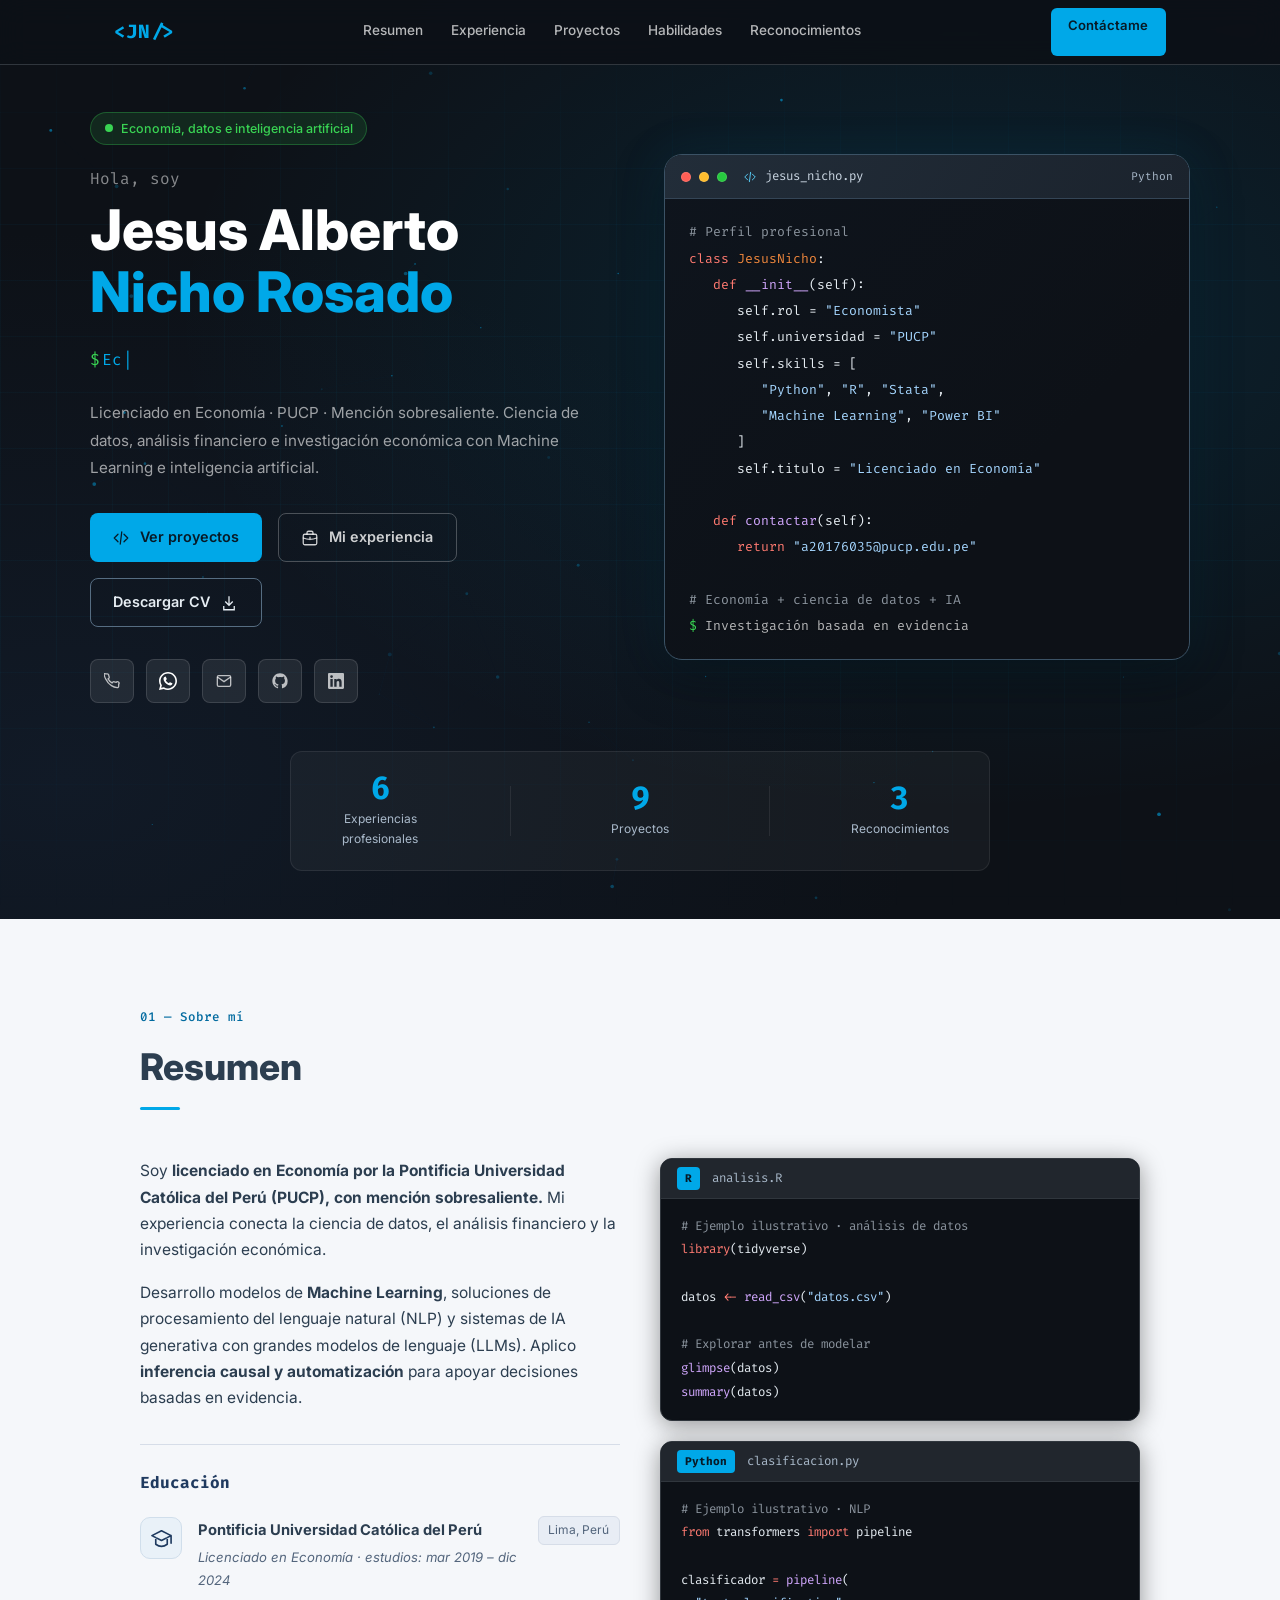
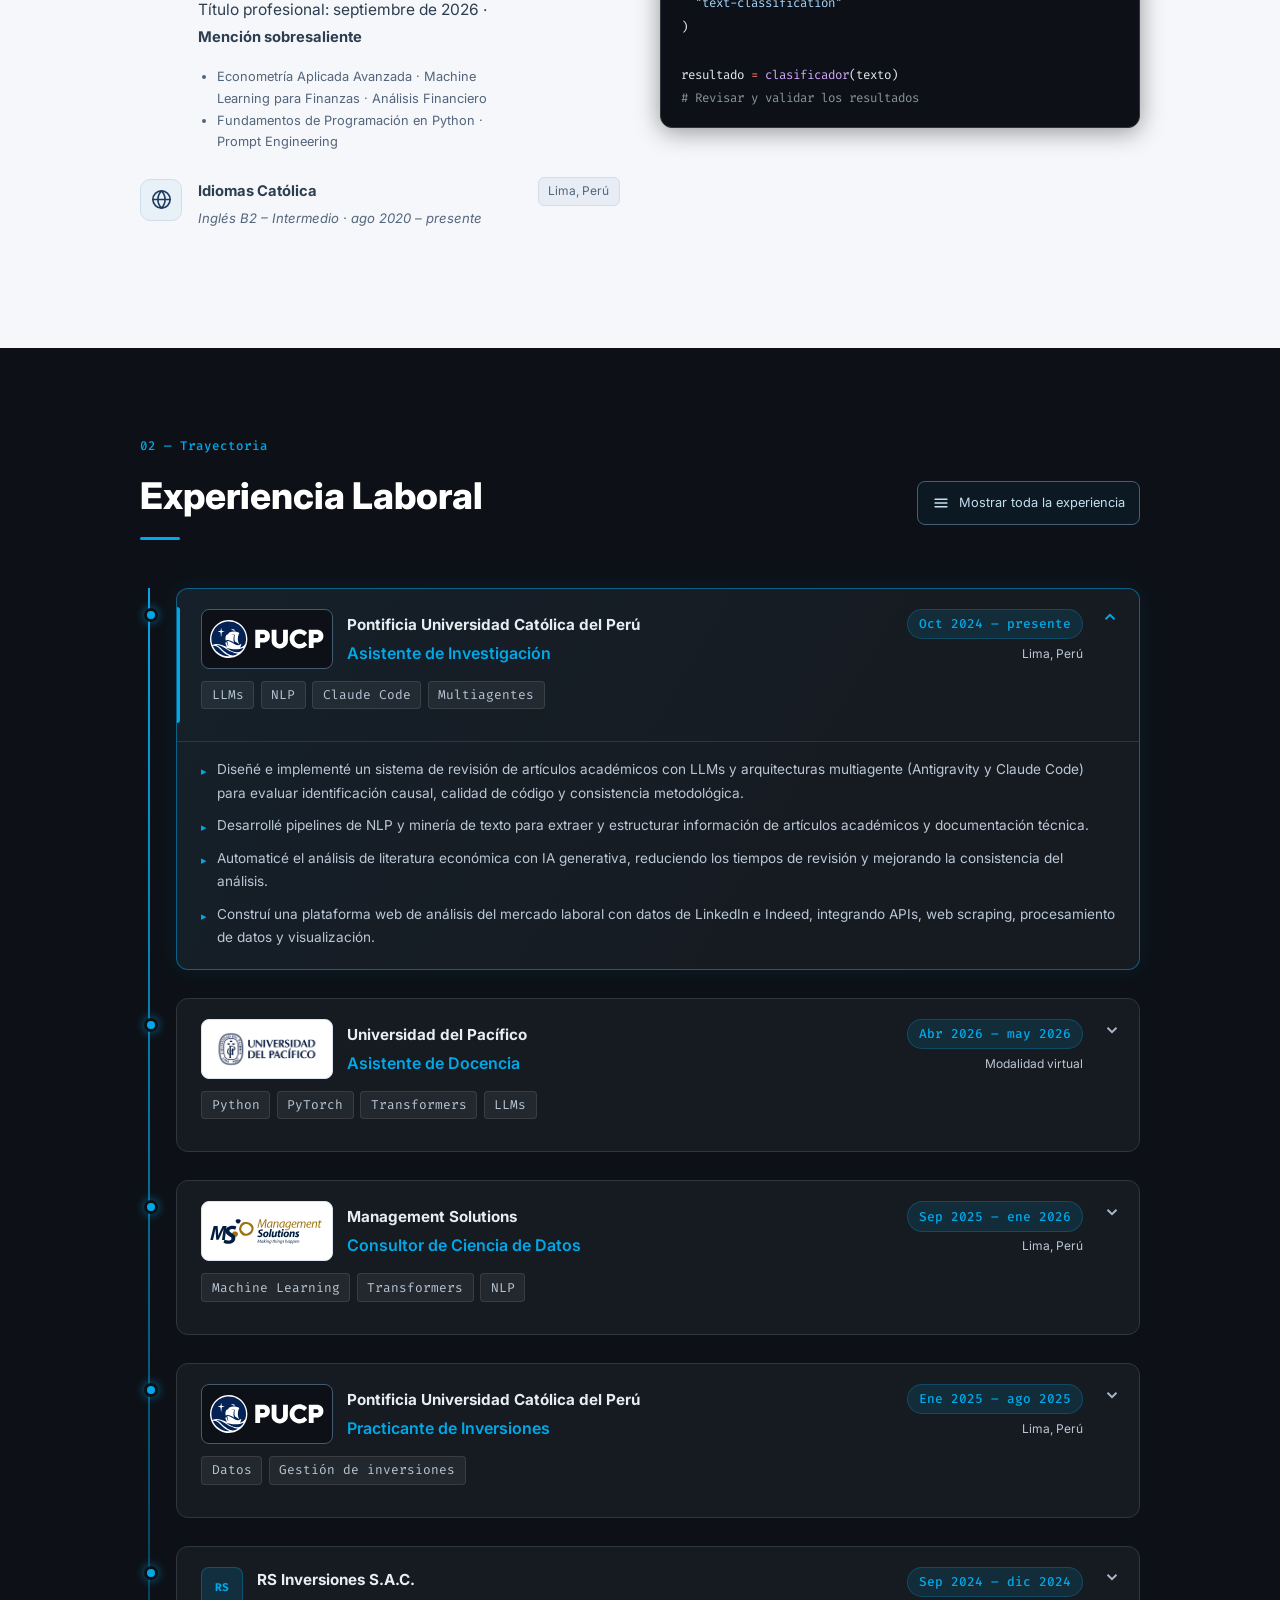
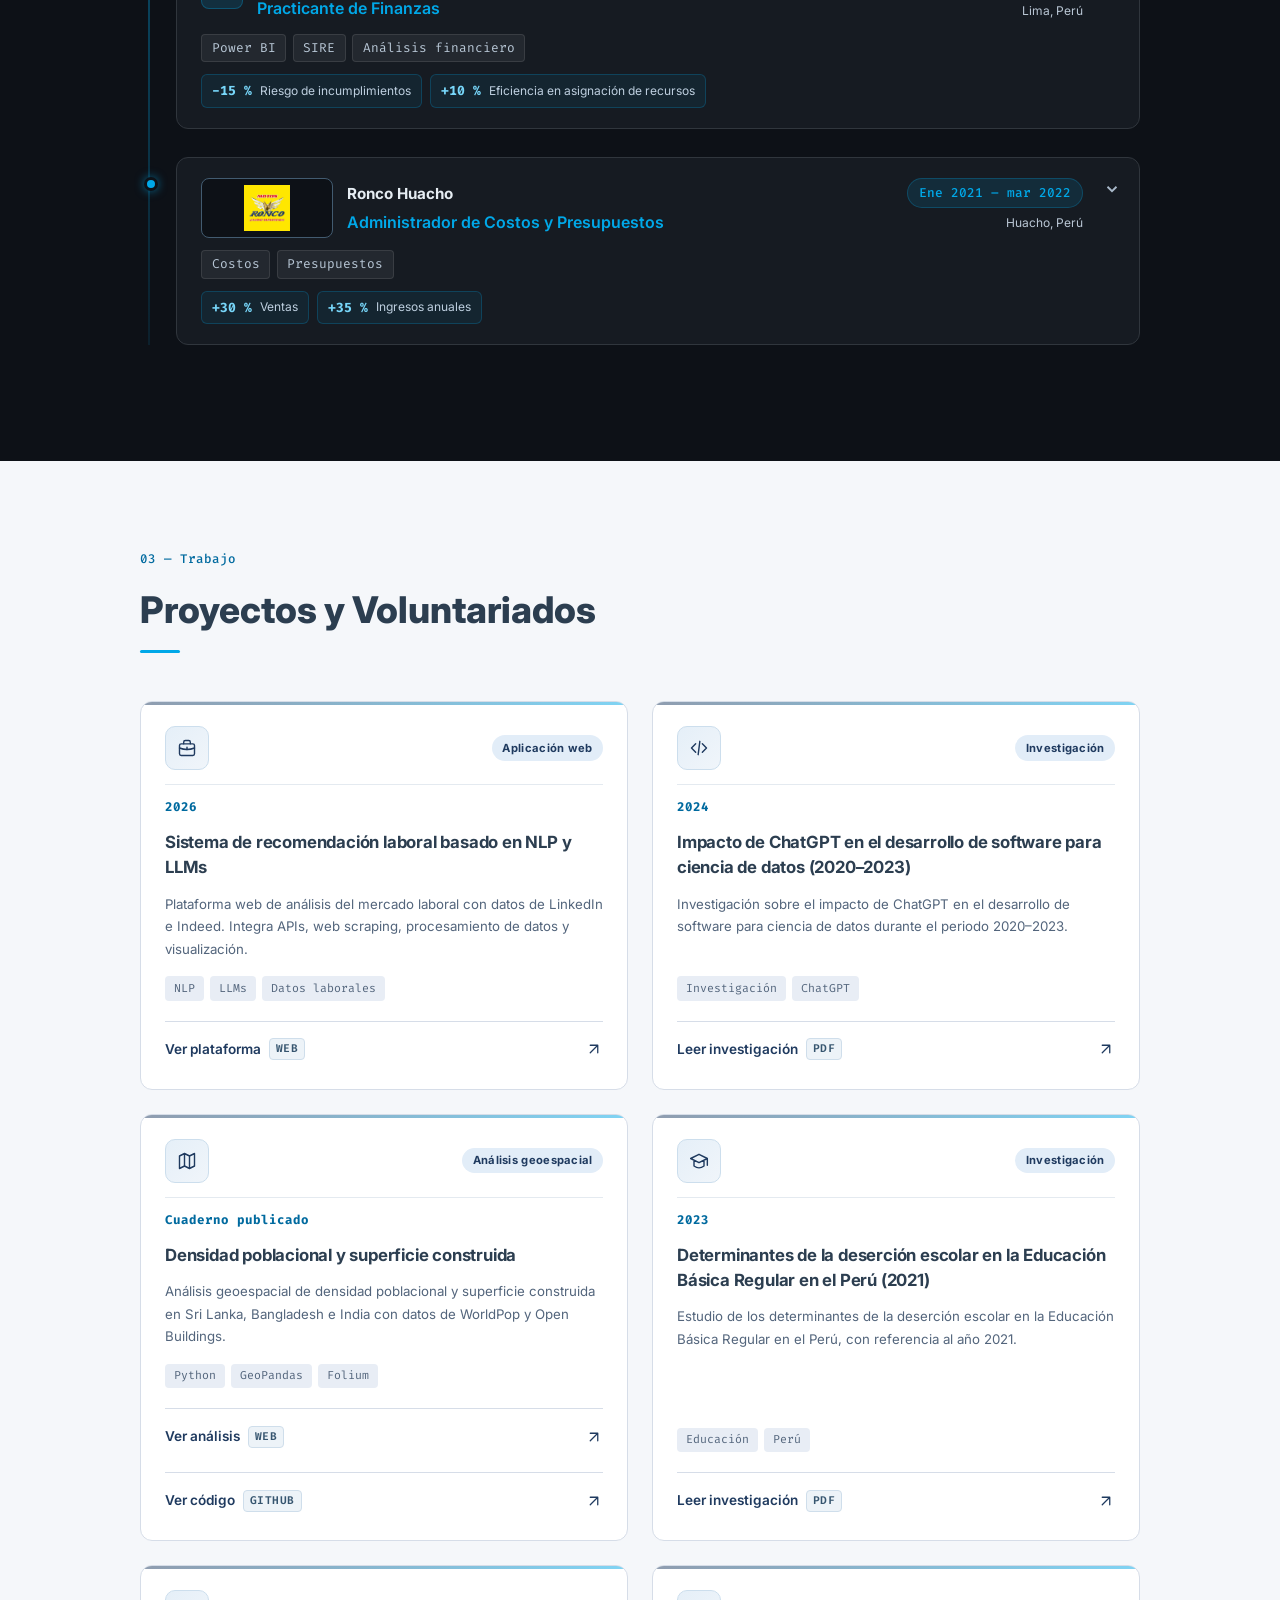
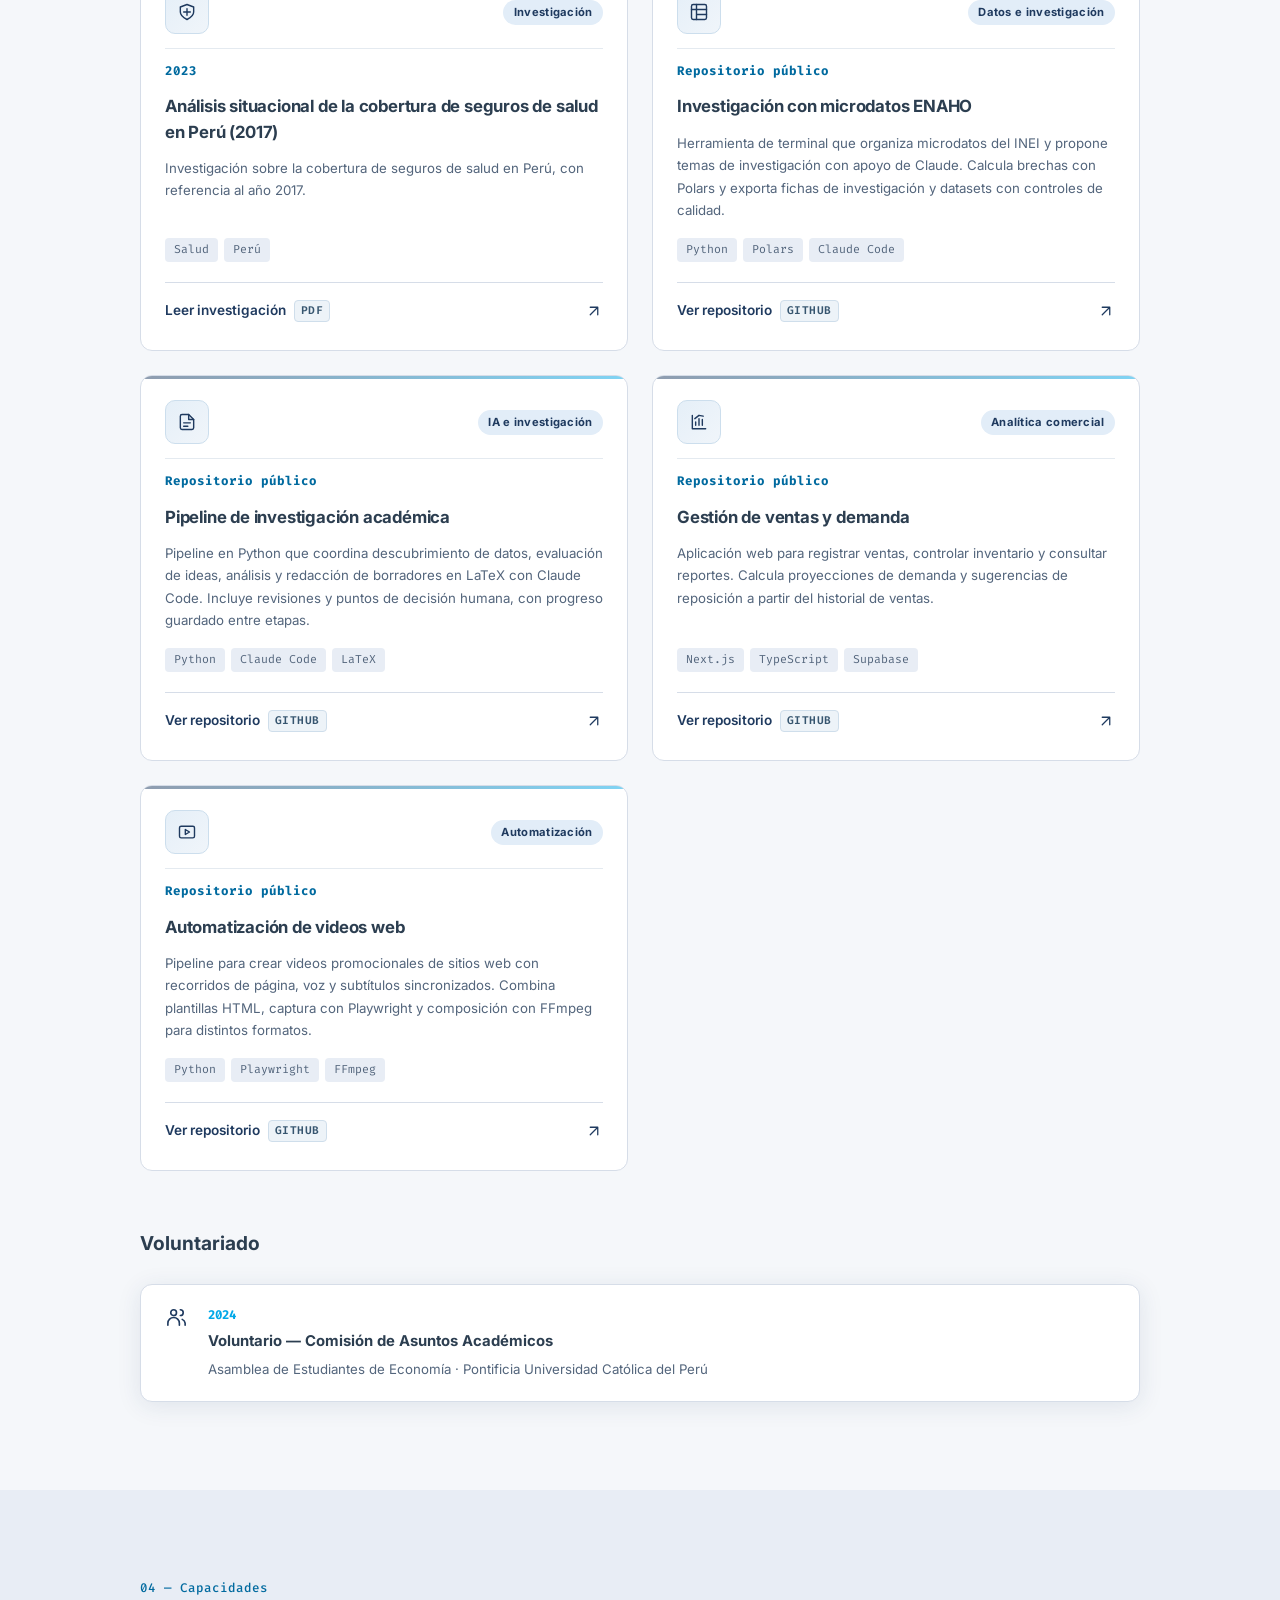
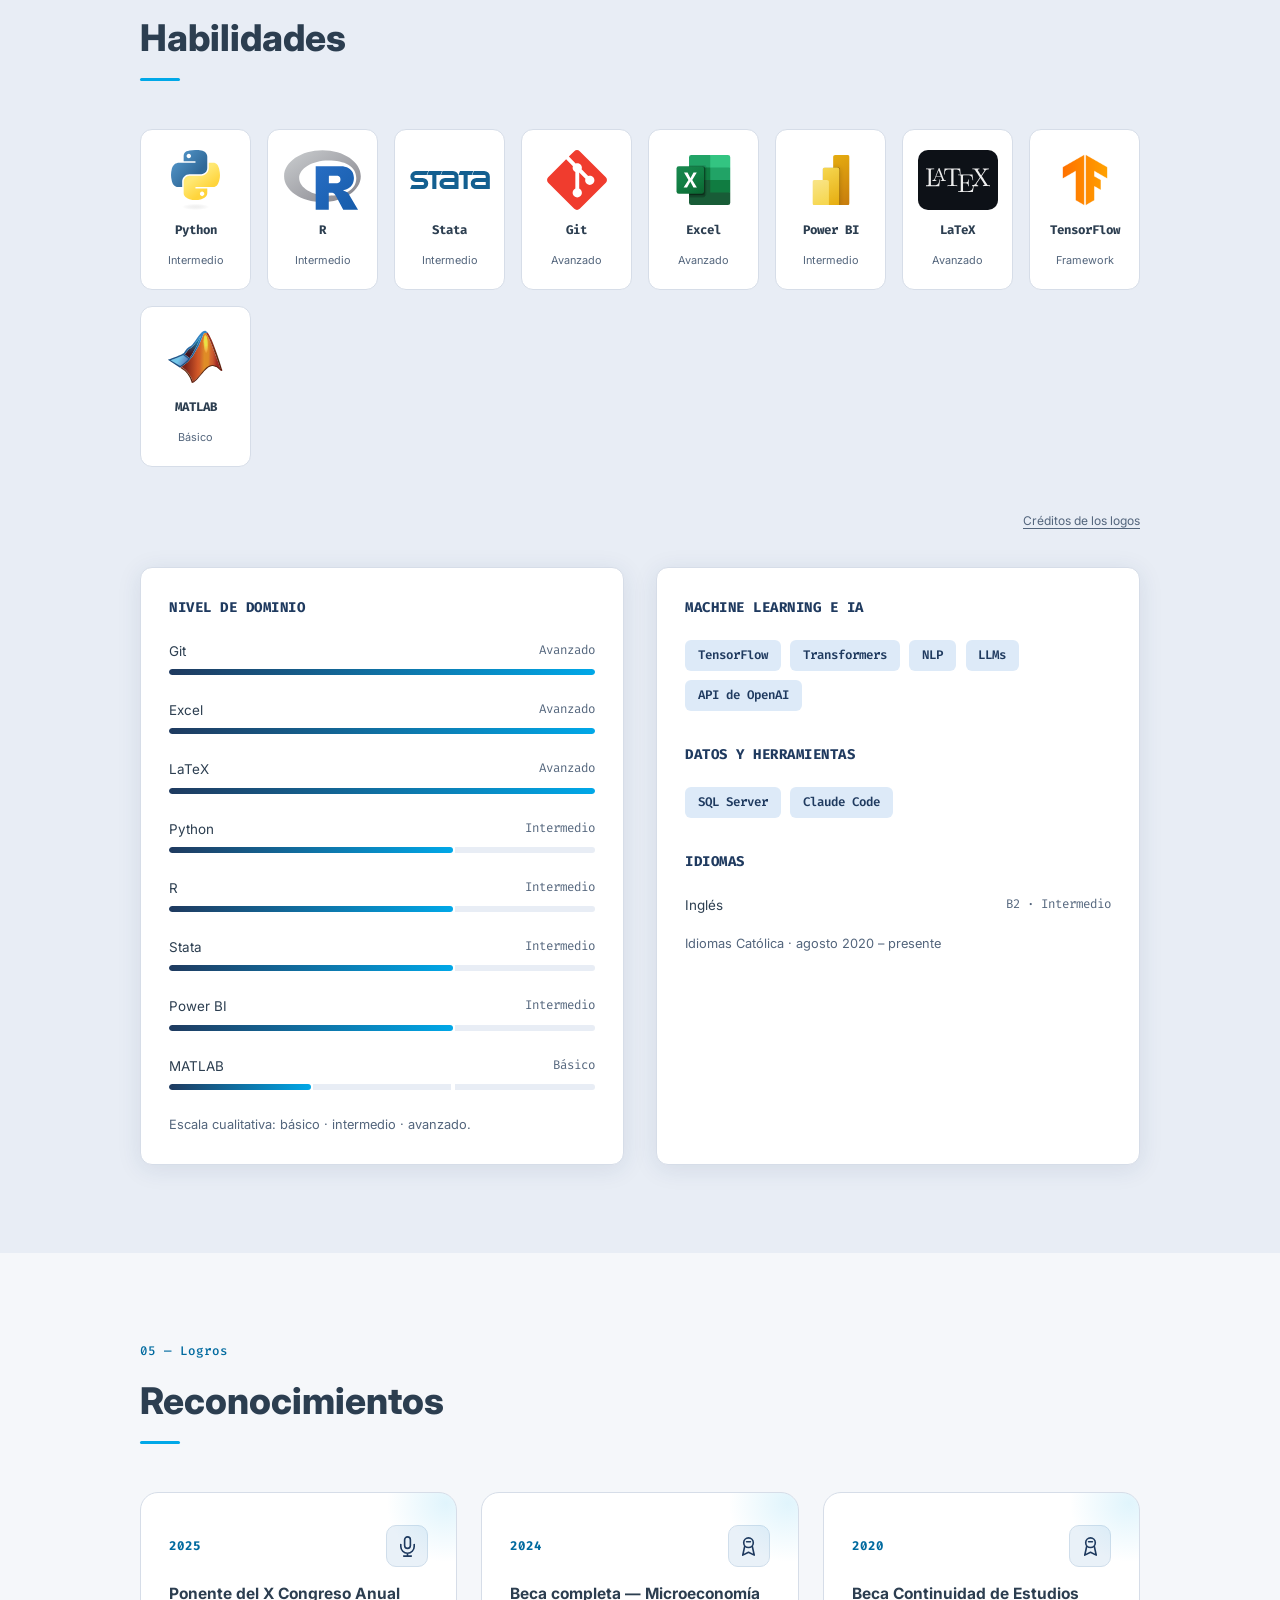
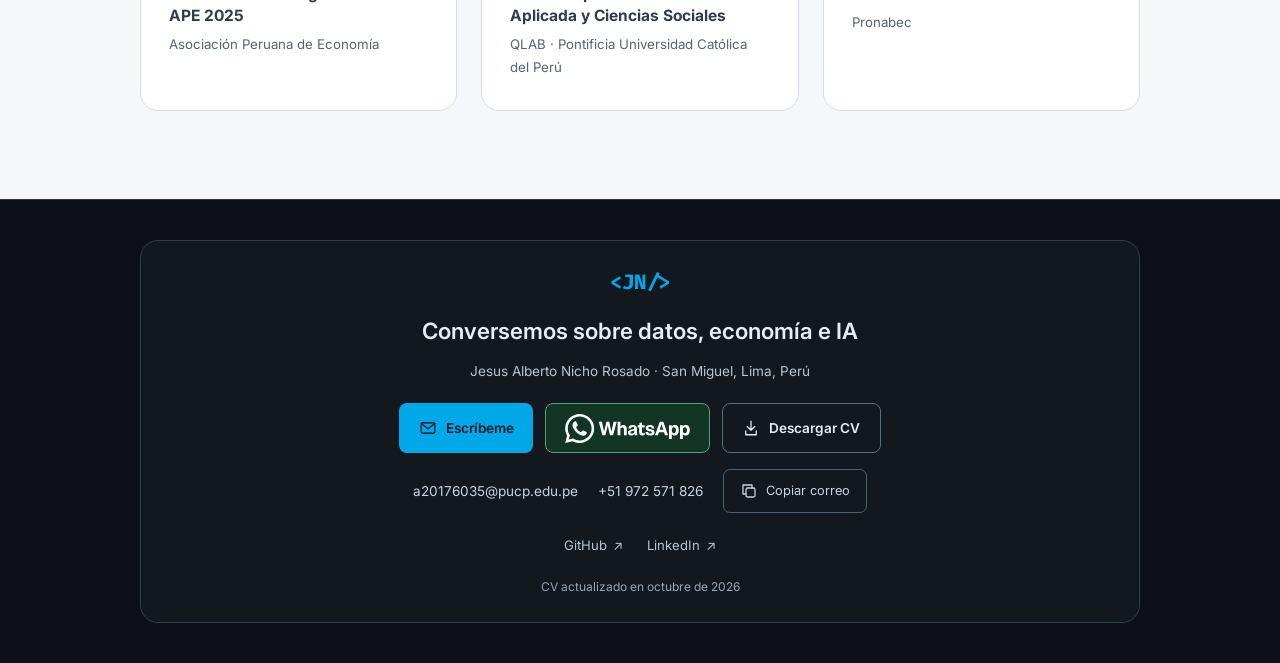
==== commit 71944cb7: "feat(cv): improve portfolio, branding and contact options" ====
--- a/index.html
+++ b/index.html
@@ -1,701 +1,827 @@
 <!DOCTYPE html>
 <html lang="es">
-<head>
-  <meta charset="UTF-8" />
-  <meta name="viewport" content="width=device-width, initial-scale=1.0" />
-  <title>Jesús Nicho — Data Scientist & Economist</title>
-  <link rel="preconnect" href="https://fonts.googleapis.com" />
-  <link rel="preconnect" href="https://fonts.gstatic.com" crossorigin />
-  <link href="https://fonts.googleapis.com/css2?family=Inter:wght@300;400;500;600;700;800&family=Fira+Code:wght@400;500&display=swap" rel="stylesheet" />
-  <link rel="stylesheet" href="style.css" />
-</head>
-<body>
+  <head>
+    <meta charset="UTF-8">
+    <meta name="viewport" content="width=device-width, initial-scale=1.0">
+    <title>Jesus Nicho — Economista | Ciencia de Datos e IA</title>
+    <link rel="preconnect" href="https://fonts.googleapis.com">
+    <link rel="preconnect" href="https://fonts.gstatic.com" crossorigin>
+    <link href="https://fonts.googleapis.com/css2?family=Inter:wght@300;400;500;600;700;800&amp;family=Fira+Code:wght@400;500&amp;display=swap" rel="stylesheet">
+    <link rel="stylesheet" href="style.css">
+    <meta name="description" content="Jesus Alberto Nicho Rosado, licenciado en Economía por la PUCP con mención sobresaliente. Ciencia de datos, investigación económica, Machine Learning e inteligencia artificial.">
+    <meta name="theme-color" content="#0d1117">
+    <meta property="og:title" content="Jesus Nicho — Economía, datos e inteligencia artificial">
+    <meta property="og:description" content="Conoce mi experiencia, proyectos y formación en investigación económica, ciencia de datos e IA.">
+    <link rel="icon" href="assets/favicon.svg" type="image/svg+xml">
+  </head>
+  <body>
+    <a class="skip-link" href="#contenido">Saltar al contenido</a>
+    <!-- NAVBAR -->
+    <nav class="navbar" id="navbar" aria-label="Navegación principal">
+      <div class="navbar__container">
+        <a class="navbar__logo" href="#hero"><span class="navbar__logo-bracket">&lt;</span>JN<span class="navbar__logo-bracket">/&gt;</span></a>
+        <ul class="navbar__links">
+          <li><a href="#resumen">Resumen</a>
+          </li>
+          <li><a href="#experiencia">Experiencia</a>
+          </li>
+          <li><a href="#proyectos">Proyectos</a>
+          </li>
+          <li><a href="#habilidades">Habilidades</a>
+          </li>
+          <li><a href="#reconocimientos">Reconocimientos</a>
+          </li>
+        </ul>
+        <a href="#contacto" class="btn btn--nav">Contáctame</a>
+        <button class="navbar__toggle" id="navToggle" aria-label="Abrir menú de navegación" aria-expanded="false" aria-controls="navMobile" hidden="">☰</button>
+      </div>
+      <ul class="navbar__mobile" id="navMobile" aria-label="Navegación móvil">
+        <li><a href="#resumen">Resumen</a>
+        </li>
+        <li><a href="#experiencia">Experiencia</a>
+        </li>
+        <li><a href="#proyectos">Proyectos</a>
+        </li>
+        <li><a href="#habilidades">Habilidades</a>
+        </li>
+        <li><a href="#reconocimientos">Reconocimientos</a>
+        </li>
+        <li><a href="#contacto">Contacto</a></li>
+      </ul>
+    <span class="navbar__progress" aria-hidden="true"></span>
+    </nav>
+    <!-- HERO -->
+    <header class="hero" id="hero">
+      <canvas class="hero__canvas" id="particleCanvas" aria-hidden="true"></canvas>
+      <div class="hero__content">
+        <div class="hero__left fade-in">
+          <div class="hero__status">
+            <span class="hero__status-dot" aria-hidden="true"></span>Economía, datos e inteligencia artificial
+          </div>
+          <p class="hero__greeting">Hola, soy</p>
+          <h1 class="hero__name">Jesus Alberto<br><span>Nicho Rosado</span></h1>
+          <div class="hero__typing-wrapper" aria-hidden="true">
+            <span class="hero__typing-prefix">$ </span><span class="hero__typing" id="typingText">Economista</span><span class="hero__cursor">|</span>
+          </div>
+          <p class="sr-only">Economista · Ciencia de datos · Machine Learning e IA · Investigación económica</p>
+          <p class="hero__desc">Licenciado en Economía · PUCP · Mención sobresaliente. Ciencia de datos, análisis financiero e investigación económica con Machine Learning e inteligencia artificial.</p>
+          <div class="hero__actions">
+            <a href="#proyectos" class="btn btn--primary"><svg viewBox="0 0 24 24" fill="none" stroke="currentColor" stroke-width="1.7" stroke-linecap="round" stroke-linejoin="round" aria-hidden="true"><path d="m8 7-5 5 5 5m8-10 5 5-5 5m-3-13-2 16"/></svg>Ver proyectos</a>
+            <a href="#experiencia" class="btn btn--outline"><svg viewBox="0 0 24 24" fill="none" stroke="currentColor" stroke-width="1.7" stroke-linecap="round" stroke-linejoin="round" aria-hidden="true"><rect x="3" y="7" width="18" height="14" rx="2"/><path d="M8 7V5a2 2 0 0 1 2-2h4a2 2 0 0 1 2 2v2M3 12a24 24 0 0 0 18 0M12 11v3"/></svg>Mi experiencia</a>
+            <a href="assets/CV_JesusNichoRosado_12102026.pdf" class="btn btn--download" download>Descargar CV <svg viewbox="0 0 24 24" aria-hidden="true"><path d="M12 3v12m-5-5 5 5 5-5M5 16v5h14v-5"></path></svg></a>
+          </div>
+          <div class="hero__contact">
+            <a href="tel:+51972571826" class="hero__contact-item" title="Teléfono" aria-label="Llamar al +51 972 571 826"><svg viewbox="0 0 24 24" fill="none" stroke="currentColor" stroke-width="2" aria-hidden="true"><path d="M22 16.92v3a2 2 0 01-2.18 2 19.79 19.79 0 01-8.63-3.07A19.5 19.5 0 013.07 9.81a19.79 19.79 0 01-3.07-8.67A2 2 0 012 1.19h3a2 2 0 012 1.72c.127.96.361 1.903.7 2.81a2 2 0 01-.45 2.11L6.09 8.91a16 16 0 006 6l1.27-1.27a2 2 0 012.11-.45c.907.339 1.85.573 2.81.7A2 2 0 0122 16.92z"></path></svg></a>
+            <a href="https://wa.me/51972571826" target="_blank" rel="noopener noreferrer" class="hero__contact-item" title="WhatsApp" aria-label="Enviar mensaje por WhatsApp (abre otra pestaña)"><img src="assets/logos/whatsapp-icon.svg" alt="" width="18" height="18" aria-hidden="true" decoding="async"></a>
+            <a href="mailto:a20176035@pucp.edu.pe" class="hero__contact-item" title="Email" aria-label="Enviar correo a a20176035@pucp.edu.pe"><svg viewbox="0 0 24 24" fill="none" stroke="currentColor" stroke-width="2" aria-hidden="true"><path d="M4 4h16c1.1 0 2 .9 2 2v12c0 1.1-.9 2-2 2H4c-1.1 0-2-.9-2-2V6c0-1.1.9-2 2-2z"></path><polyline points="22,6 12,13 2,6"></polyline></svg></a>
+            <a href="https://github.com/jnichor" target="_blank" rel="noopener noreferrer" class="hero__contact-item" title="GitHub" aria-label="Ver perfil de GitHub (abre otra pestaña)"><svg viewbox="0 0 24 24" fill="currentColor" aria-hidden="true"><path d="M12 .5C5.73.5.5 5.73.5 12c0 5.08 3.29 9.38 7.86 10.9.57.1.78-.25.78-.55v-1.93c-3.2.7-3.87-1.54-3.87-1.54-.52-1.33-1.28-1.68-1.28-1.68-1.05-.71.08-.7.08-.7 1.16.08 1.77 1.19 1.77 1.19 1.03 1.76 2.7 1.25 3.36.96.1-.75.4-1.25.73-1.54-2.55-.29-5.24-1.28-5.24-5.7 0-1.26.45-2.29 1.19-3.1-.12-.29-.52-1.47.11-3.06 0 0 .97-.31 3.18 1.18a11.1 11.1 0 012.9-.39c.98 0 1.97.13 2.9.39 2.2-1.49 3.17-1.18 3.17-1.18.63 1.59.23 2.77.11 3.06.74.81 1.19 1.84 1.19 3.1 0 4.43-2.7 5.41-5.27 5.7.41.36.78 1.06.78 2.13v3.16c0 .31.2.66.79.55A11.51 11.51 0 0023.5 12C23.5 5.73 18.27.5 12 .5z"></path></svg></a>
+            <a href="https://linkedin.com/in/jesus27nicho" target="_blank" rel="noopener noreferrer" class="hero__contact-item" title="LinkedIn" aria-label="Ver perfil de LinkedIn (abre otra pestaña)"><svg viewbox="0 0 24 24" fill="currentColor" aria-hidden="true"><path d="M20.45 20.45h-3.55v-5.57c0-1.33-.03-3.04-1.85-3.04-1.85 0-2.13 1.45-2.13 2.94v5.67H9.37V9h3.41v1.56h.05c.47-.9 1.63-1.85 3.35-1.85 3.58 0 4.25 2.36 4.25 5.43v6.31zM5.34 7.43a2.06 2.06 0 110-4.12 2.06 2.06 0 010 4.12zm1.78 13.02H3.56V9h3.56v11.45zM22.22 0H1.77C.79 0 0 .77 0 1.72v20.56C0 23.23.79 24 1.77 24h20.45C23.21 24 24 23.23 24 22.28V1.72C24 .77 23.21 0 22.22 0z"></path></svg></a>
+          </div>
+        </div>
+        <!-- Terminal mockup -->
+        <div class="hero__right fade-in">
+          <div class="terminal">
+            <div class="terminal__bar">
+              <span class="terminal__dot terminal__dot--red"></span><span class="terminal__dot terminal__dot--yellow"></span><span class="terminal__dot terminal__dot--green"></span><span class="terminal__title"><svg viewBox="0 0 24 24" fill="none" stroke="currentColor" stroke-width="1.7" stroke-linecap="round" stroke-linejoin="round" aria-hidden="true"><path d="m8 7-5 5 5 5m8-10 5 5-5 5m-3-13-2 16"/></svg>jesus_nicho.py</span><span class="terminal__language" aria-hidden="true">Python</span>
+            </div>
+            <div class="terminal__body">
+              <div class="terminal__line"><span class="t-comment"># Perfil profesional</span></div>
+              <div class="terminal__line"><span class="t-keyword">class</span> <span class="t-class">JesusNicho</span>:</div>
+              <div class="terminal__line t-indent"><span class="t-keyword">def</span> <span class="t-fn">__init__</span>(self):</div>
+              <div class="terminal__line t-indent2">self.<span class="t-var">rol</span> = <span class="t-str">"Economista"</span></div>
+              <div class="terminal__line t-indent2">self.<span class="t-var">universidad</span> = <span class="t-str">"PUCP"</span></div>
+              <div class="terminal__line t-indent2">self.<span class="t-var">skills</span> = [</div>
+              <div class="terminal__line t-indent3"><span class="t-str">"Python"</span>, <span class="t-str">"R"</span>, <span class="t-str">"Stata"</span>,</div>
+              <div class="terminal__line t-indent3"><span class="t-str">"Machine Learning"</span>, <span class="t-str">"Power BI"</span></div>
+              <div class="terminal__line t-indent2">]</div>
+              <div class="terminal__line t-indent2">self.<span class="t-var">titulo</span> = <span class="t-str">"Licenciado en Economía"</span></div>
+              <div class="terminal__line"> </div>
+              <div class="terminal__line t-indent"><span class="t-keyword">def</span> <span class="t-fn">contactar</span>(self):</div>
+              <div class="terminal__line t-indent2"><span class="t-keyword">return</span> <span class="t-str">"a20176035@pucp.edu.pe"</span></div>
+              <div class="terminal__line"> </div>
+              <div class="terminal__line"><span class="t-comment"># Economía + ciencia de datos + IA</span></div>
+              <div class="terminal__line"><span class="t-prompt">$</span> <span class="t-output">Investigación basada en evidencia</span></div>
+            </div>
+          </div>
+        </div>
+      </div>
+      <!-- Stats -->
+      <div class="hero__stats fade-in">
+        <div class="hero__stat">
+          <span class="hero__stat-num" data-target="6">6</span><span class="hero__stat-label">Experiencias profesionales</span>
+        </div>
+        <div class="hero__stat-divider" aria-hidden="true">
+        </div>
+        <div class="hero__stat">
+          <span class="hero__stat-num" data-target="9">9</span><span class="hero__stat-label">Proyectos</span>
+        </div>
+        <div class="hero__stat-divider" aria-hidden="true">
+        </div>
+        <div class="hero__stat">
+          <span class="hero__stat-num" data-target="3">3</span><span class="hero__stat-label">Reconocimientos</span>
+        </div>
+      </div>
+    </header>
+    <main id="contenido">
+      <!-- RESUMEN -->
+      <section class="section" id="resumen" aria-labelledby="resumen-title">
+        <div class="section__container">
+          <div class="section__header fade-in">
+            <span class="section__tag">01 — Sobre mí</span><h2 class="section__title" id="resumen-title">Resumen</h2>
+          </div>
+          <div class="resumen__layout">
+            <div class="resumen__text fade-in">
+              <p>Soy <strong>licenciado en Economía por la Pontificia Universidad Católica del Perú (PUCP), con mención sobresaliente.</strong> Mi experiencia conecta la ciencia de datos, el análisis financiero y la investigación económica.</p>
+              <p>Desarrollo modelos de <strong>Machine Learning</strong>, soluciones de procesamiento del lenguaje natural (NLP) y sistemas de IA generativa con grandes modelos de lenguaje (LLMs). Aplico <strong>inferencia causal y automatización</strong> para apoyar decisiones basadas en evidencia.</p>
+              <div class="resumen__educacion" id="formacion">
+                <h3>Educación</h3>
+                <div class="edu__item">
+                  <div class="edu__icon">
+                  <svg viewBox="0 0 24 24" fill="none" stroke="currentColor" stroke-width="1.7" stroke-linecap="round" stroke-linejoin="round" aria-hidden="true"><path d="m2 9 10-5 10 5-10 5L2 9Zm4 2v7c4 3 8 3 12 0v-7M22 9v8"/></svg>
+                </div>
+                  <div class="edu__left">
+                    <strong>Pontificia Universidad Católica del Perú</strong><span class="edu__degree">Licenciado en Economía · estudios: mar 2019 – dic 2024</span><p class="edu__qualification">Título profesional: septiembre de 2026 · <strong>Mención sobresaliente</strong></p>
+                    <ul>
+                      <li>Econometría Aplicada Avanzada · Machine Learning para Finanzas · Análisis Financiero</li>
+                      <li>Fundamentos de Programación en Python · Prompt Engineering</li>
+                    </ul>
+                  </div>
+                  <span class="edu__date-badge">Lima, Perú</span>
+                </div>
+                <div class="edu__item">
+                  <div class="edu__icon">
+                  <svg viewBox="0 0 24 24" fill="none" stroke="currentColor" stroke-width="1.7" stroke-linecap="round" stroke-linejoin="round" aria-hidden="true"><circle cx="12" cy="12" r="9"/><path d="M3 12h18M12 3c5 5 5 13 0 18-5-5-5-13 0-18Z"/></svg>
+                </div>
+                  <div class="edu__left">
+                    <strong>Idiomas Católica</strong><span class="edu__degree">Inglés B2 – Intermedio · ago 2020 – presente</span>
+                  </div>
+                  <span class="edu__date-badge">Lima, Perú</span>
+                </div>
+              </div>
+            </div>
+            <!-- Code snippet decorativo -->
+            <div class="resumen__code fade-in">
+              <div class="code-block">
+                <div class="code-block__header">
+                  <span class="code-block__lang">R</span><span class="code-block__file">analisis.R</span>
+                </div>
+                <pre class="code-block__body"><span class="t-comment"># Ejemplo ilustrativo · análisis de datos</span>
+<span class="t-keyword">library</span>(tidyverse)
 
-  <!-- NAVBAR -->
-  <nav class="navbar" id="navbar">
-    <div class="navbar__container">
-      <a class="navbar__logo" href="#hero">
-        <span class="navbar__logo-bracket">&lt;</span>JN<span class="navbar__logo-bracket">/&gt;</span>
-      </a>
-      <ul class="navbar__links">
-        <li><a href="#resumen">Resumen</a></li>
-        <li><a href="#experiencia">Experiencia</a></li>
-        <li><a href="#proyectos">Proyectos</a></li>
-        <li><a href="#habilidades">Habilidades</a></li>
-        <li><a href="#reconocimientos">Reconocimientos</a></li>
-      </ul>
-      <a href="mailto:a20176035@pucp.edu.pe" class="btn btn--nav">Contáctame</a>
-      <button class="navbar__toggle" id="navToggle" aria-label="Abrir menú">&#9776;</button>
-    </div>
-    <ul class="navbar__mobile" id="navMobile">
-      <li><a href="#resumen">Resumen</a></li>
-      <li><a href="#experiencia">Experiencia</a></li>
-      <li><a href="#proyectos">Proyectos</a></li>
-      <li><a href="#habilidades">Habilidades</a></li>
-      <li><a href="#reconocimientos">Reconocimientos</a></li>
-    </ul>
-  </nav>
+datos <span class="t-op">&lt;-</span> <span class="t-fn">read_csv</span>(<span class="t-str">"datos.csv"</span>)
 
-  <!-- HERO -->
-  <header class="hero" id="hero">
-    <canvas class="hero__canvas" id="particleCanvas"></canvas>
-    <div class="hero__content">
-      <div class="hero__left fade-in">
-        <div class="hero__status">
-          <span class="hero__status-dot"></span>
-          Disponible para nuevas oportunidades
-        </div>
-        <p class="hero__greeting">Hola, soy</p>
-        <h1 class="hero__name">Jesús Alberto<br /><span>Nicho Rosado</span></h1>
-        <div class="hero__typing-wrapper">
-          <span class="hero__typing-prefix">$ </span>
-          <span class="hero__typing" id="typingText"></span>
-          <span class="hero__cursor">|</span>
-        </div>
-        <p class="hero__desc">Bachiller de Economía · PUCP · Especializado en ciencia de datos aplicada a finanzas, riesgo crediticio e investigación económica.</p>
-        <div class="hero__actions">
-          <a href="#proyectos" class="btn btn--primary">Ver proyectos</a>
-          <a href="#experiencia" class="btn btn--outline">Mi experiencia</a>
-        </div>
-        <div class="hero__contact">
-          <a href="tel:+51917056909" class="hero__contact-item" title="Teléfono">
-            <svg viewBox="0 0 24 24" fill="none" stroke="currentColor" stroke-width="2"><path d="M22 16.92v3a2 2 0 01-2.18 2 19.79 19.79 0 01-8.63-3.07A19.5 19.5 0 013.07 9.81a19.79 19.79 0 01-3.07-8.67A2 2 0 012 1.19h3a2 2 0 012 1.72c.127.96.361 1.903.7 2.81a2 2 0 01-.45 2.11L6.09 8.91a16 16 0 006 6l1.27-1.27a2 2 0 012.11-.45c.907.339 1.85.573 2.81.7A2 2 0 0122 16.92z"/></svg>
-          </a>
-          <a href="mailto:a20176035@pucp.edu.pe" class="hero__contact-item" title="Email">
-            <svg viewBox="0 0 24 24" fill="none" stroke="currentColor" stroke-width="2"><path d="M4 4h16c1.1 0 2 .9 2 2v12c0 1.1-.9 2-2 2H4c-1.1 0-2-.9-2-2V6c0-1.1.9-2 2-2z"/><polyline points="22,6 12,13 2,6"/></svg>
-          </a>
-          <a href="https://github.com/jnichor" target="_blank" rel="noopener" class="hero__contact-item" title="GitHub">
-            <svg viewBox="0 0 24 24" fill="currentColor"><path d="M12 .5C5.73.5.5 5.73.5 12c0 5.08 3.29 9.38 7.86 10.9.57.1.78-.25.78-.55v-1.93c-3.2.7-3.87-1.54-3.87-1.54-.52-1.33-1.28-1.68-1.28-1.68-1.05-.71.08-.7.08-.7 1.16.08 1.77 1.19 1.77 1.19 1.03 1.76 2.7 1.25 3.36.96.1-.75.4-1.25.73-1.54-2.55-.29-5.24-1.28-5.24-5.7 0-1.26.45-2.29 1.19-3.1-.12-.29-.52-1.47.11-3.06 0 0 .97-.31 3.18 1.18a11.1 11.1 0 012.9-.39c.98 0 1.97.13 2.9.39 2.2-1.49 3.17-1.18 3.17-1.18.63 1.59.23 2.77.11 3.06.74.81 1.19 1.84 1.19 3.1 0 4.43-2.7 5.41-5.27 5.7.41.36.78 1.06.78 2.13v3.16c0 .31.2.66.79.55A11.51 11.51 0 0023.5 12C23.5 5.73 18.27.5 12 .5z"/></svg>
-          </a>
-          <a href="https://linkedin.com/in/jesus27nicho" target="_blank" rel="noopener" class="hero__contact-item" title="LinkedIn">
-            <svg viewBox="0 0 24 24" fill="currentColor"><path d="M20.45 20.45h-3.55v-5.57c0-1.33-.03-3.04-1.85-3.04-1.85 0-2.13 1.45-2.13 2.94v5.67H9.37V9h3.41v1.56h.05c.47-.9 1.63-1.85 3.35-1.85 3.58 0 4.25 2.36 4.25 5.43v6.31zM5.34 7.43a2.06 2.06 0 110-4.12 2.06 2.06 0 010 4.12zm1.78 13.02H3.56V9h3.56v11.45zM22.22 0H1.77C.79 0 0 .77 0 1.72v20.56C0 23.23.79 24 1.77 24h20.45C23.21 24 24 23.23 24 22.28V1.72C24 .77 23.21 0 22.22 0z"/></svg>
-          </a>
-        </div>
-      </div>
+<span class="t-comment"># Explorar antes de modelar</span>
+<span class="t-fn">glimpse</span>(datos)
+<span class="t-fn">summary</span>(datos)</pre>
+              </div>
+              <div class="code-block" style="margin-top:1.25rem;">
+                <div class="code-block__header">
+                  <span class="code-block__lang">Python</span><span class="code-block__file">clasificacion.py</span>
+                </div>
+                <pre class="code-block__body"><span class="t-comment"># Ejemplo ilustrativo · NLP</span>
+<span class="t-keyword">from</span> transformers <span class="t-keyword">import</span> pipeline
 
-      <!-- Terminal mockup -->
-      <div class="hero__right fade-in">
-        <div class="terminal">
-          <div class="terminal__bar">
-            <span class="terminal__dot terminal__dot--red"></span>
-            <span class="terminal__dot terminal__dot--yellow"></span>
-            <span class="terminal__dot terminal__dot--green"></span>
-            <span class="terminal__title">jesus_nicho.py</span>
-          </div>
-          <div class="terminal__body">
-            <div class="terminal__line"><span class="t-comment"># Perfil profesional</span></div>
-            <div class="terminal__line"><span class="t-keyword">class</span> <span class="t-class">JesusNicho</span>:</div>
-            <div class="terminal__line t-indent"><span class="t-keyword">def</span> <span class="t-fn">__init__</span>(self):</div>
-            <div class="terminal__line t-indent2">self.<span class="t-var">rol</span> = <span class="t-str">"Data Scientist"</span></div>
-            <div class="terminal__line t-indent2">self.<span class="t-var">universidad</span> = <span class="t-str">"PUCP"</span></div>
-            <div class="terminal__line t-indent2">self.<span class="t-var">skills</span> = [</div>
-            <div class="terminal__line t-indent3"><span class="t-str">"Python"</span>, <span class="t-str">"R"</span>, <span class="t-str">"Stata"</span>,</div>
-            <div class="terminal__line t-indent3"><span class="t-str">"Machine Learning"</span>, <span class="t-str">"Power BI"</span></div>
-            <div class="terminal__line t-indent2">]</div>
-            <div class="terminal__line t-indent2">self.<span class="t-var">disponible</span> = <span class="t-bool">True</span></div>
-            <div class="terminal__line">&nbsp;</div>
-            <div class="terminal__line t-indent"><span class="t-keyword">def</span> <span class="t-fn">contactar</span>(self):</div>
-            <div class="terminal__line t-indent2"><span class="t-keyword">return</span> <span class="t-str">"a20176035@pucp.edu.pe"</span></div>
-            <div class="terminal__line">&nbsp;</div>
-            <div class="terminal__line"><span class="t-comment"># Output:</span></div>
-            <div class="terminal__line"><span class="t-prompt">$</span> <span class="t-output">Listo para nuevos desafíos ✓</span></div>
-          </div>
-        </div>
-      </div>
-    </div>
-
-    <!-- Stats -->
-    <div class="hero__stats fade-in">
-      <div class="hero__stat">
-        <span class="hero__stat-num" data-target="5">0</span>
-        <span class="hero__stat-label">Años de experiencia</span>
-      </div>
-      <div class="hero__stat-divider"></div>
-      <div class="hero__stat">
-        <span class="hero__stat-num" data-target="4">0</span>
-        <span class="hero__stat-label">Proyectos destacados</span>
-      </div>
-      <div class="hero__stat-divider"></div>
-      <div class="hero__stat">
-        <span class="hero__stat-num" data-target="8">0</span>
-        <span class="hero__stat-label">Herramientas dominadas</span>
-      </div>
-      <div class="hero__stat-divider"></div>
-      <div class="hero__stat">
-        <span class="hero__stat-num" data-target="3">0</span>
-        <span class="hero__stat-label">Reconocimientos</span>
-      </div>
-    </div>
-  </header>
-
-  <main>
-
-    <!-- RESUMEN -->
-    <section class="section" id="resumen">
-      <div class="section__container">
-        <div class="section__header fade-in">
-          <span class="section__tag">01 &mdash; Sobre mí</span>
-          <h2 class="section__title">Resumen</h2>
-        </div>
-        <div class="resumen__layout">
-          <div class="resumen__text fade-in">
-            <p>Soy bachiller de Economía por la <strong>Pontificia Universidad Católica del Perú (PUCP)</strong>, con sólida formación cuantitativa y experiencia en programación con <strong>Python, R y Stata</strong>, aplicado al análisis económico-financiero, modelado estadístico (logit, GLM, series de tiempo, clustering), visualización de datos y simulaciones.</p>
-            <p>Busco contribuir en proyectos de <strong>ciencia de datos aplicados a finanzas, riesgo crediticio e investigación</strong>, mediante soluciones basadas en datos, modelos predictivos y herramientas de analítica avanzada.</p>
-
-            <div class="resumen__educacion">
-              <h3>Educación</h3>
-              <div class="edu__item">
-                <div class="edu__icon">&#127979;</div>
-                <div class="edu__left">
-                  <strong>Pontificia Universidad Católica del Perú</strong>
-                  <span class="edu__degree">Bachiller en Economía · mar 2019 – dic 2024</span>
-                  <ul>
-                    <li>Python · Machine Learning · Econometría Avanzada · Prompt Engineering</li>
-                    <li>Análisis Financiero · ML para Finanzas · Evaluación Social de Proyectos</li>
-                  </ul>
-                </div>
-                <span class="edu__date-badge">Lima, Perú</span>
-              </div>
-              <div class="edu__item">
-                <div class="edu__icon">&#127760;</div>
-                <div class="edu__left">
-                  <strong>Idiomas Católica</strong>
-                  <span class="edu__degree">Inglés C1 – Avanzado · ago 2020 – Presente</span>
-                </div>
-                <span class="edu__date-badge">Lima, Perú</span>
-              </div>
-            </div>
-          </div>
-
-          <!-- Code snippet decorativo -->
-          <div class="resumen__code fade-in">
-            <div class="code-block">
-              <div class="code-block__header">
-                <span class="code-block__lang">R</span>
-                <span class="code-block__file">analisis.R</span>
-              </div>
-              <pre class="code-block__body"><span class="t-comment"># Modelado estadístico</span>
-<span class="t-keyword">library</span>(tidyverse)
-<span class="t-keyword">library</span>(caret)
-
-modelo <span class="t-op">&lt;-</span> <span class="t-fn">glm</span>(
-  desercion <span class="t-op">~</span> pobreza
-    <span class="t-op">+</span> acceso_internet
-    <span class="t-op">+</span> zona_rural,
-  data  <span class="t-op">=</span> peru_2021,
-  family <span class="t-op">=</span> <span class="t-fn">binomial</span>()
+clasificador <span class="t-op">=</span> <span class="t-fn">pipeline</span>(
+  <span class="t-str">"text-classification"</span>
 )
 
-<span class="t-fn">summary</span>(modelo)
-<span class="t-comment"># AIC: 3847.2 ✓</span></pre>
-            </div>
-
-            <div class="code-block" style="margin-top:1.25rem;">
-              <div class="code-block__header">
-                <span class="code-block__lang">Python</span>
-                <span class="code-block__file">clasificacion.py</span>
-              </div>
-              <pre class="code-block__body"><span class="t-keyword">from</span> transformers <span class="t-keyword">import</span> pipeline
-
-clasificador <span class="t-op">=</span> <span class="t-fn">pipeline</span>(
-  <span class="t-str">"text-classification"</span>,
-  model<span class="t-op">=</span><span class="t-str">"bert-base"</span>
-)
-
-resultado <span class="t-op">=</span> <span class="t-fn">clasificador</span>(
-  requerimientos_df
-)
-<span class="t-comment"># Precisión: 94.3% ✓</span></pre>
-            </div>
-          </div>
-        </div>
-      </div>
-    </section>
-
-    <!-- EXPERIENCIA LABORAL -->
-    <section class="section section--dark" id="experiencia">
-      <div class="section__container">
-        <div class="section__header fade-in">
-          <span class="section__tag section__tag--light">02 &mdash; Trayectoria</span>
-          <h2 class="section__title section__title--light">Experiencia Laboral</h2>
-        </div>
-        <div class="timeline">
-
-          <div class="timeline__item fade-in">
-            <div class="timeline__dot"></div>
-            <div class="timeline__card" data-expandable>
-              <div class="timeline__header">
+resultado <span class="t-op">=</span> <span class="t-fn">clasificador</span>(texto)
+<span class="t-comment"># Revisar y validar los resultados</span></pre>
+              </div>
+            </div>
+          </div>
+        </div>
+      </section>
+      <!-- EXPERIENCIA LABORAL -->
+      <section class="section section--dark" id="experiencia" aria-labelledby="experiencia-title">
+        <div class="section__container">
+          <div class="section__header fade-in">
+            <span class="section__tag section__tag--light">02 — Trayectoria</span>
+            <div class="experience__heading">
+              <h2 class="section__title section__title--light" id="experiencia-title">Experiencia Laboral</h2>
+              <button class="experience__all" id="experienceToggle" type="button" aria-controls="experienceList" aria-expanded="false" hidden>
+                <svg viewBox="0 0 24 24" fill="none" stroke="currentColor" stroke-width="1.7" stroke-linecap="round" stroke-linejoin="round" aria-hidden="true"><path d="M4 7h16M4 12h16M4 17h16"/></svg>
+                <span class="experience__control-label">Mostrar toda la experiencia</span>
+              </button>
+            </div>
+          </div>
+          <div class="timeline" id="experienceList">
+            <div class="timeline__item fade-in">
+              <div class="timeline__dot" aria-hidden="true">
+              </div>
+              <details class="timeline__card" open>
+                <summary class="timeline__header">
                 <div class="timeline__header-main">
-                  <div class="timeline__company-wrap">
-                    <div class="timeline__company-icon">MS</div>
+                  <div class="timeline__company-wrap timeline__company-wrap--branded">
+                    <div class="timeline__company-icon timeline__company-icon--logo timeline__company-icon--pucp" aria-hidden="true">
+                      <img src="assets/logos/pucp.svg" alt="" width="183" height="60" decoding="async">
+                    </div>
+                    <div>
+                      <h3 class="timeline__company">Pontificia Universidad Católica del Perú</h3>
+                      <p class="timeline__role">Asistente de Investigación</p>
+                    </div>
+                  </div>
+                  <div class="timeline__meta">
+                    <span class="timeline__date-badge">Oct 2024 – presente</span><span class="timeline__place">Lima, Perú</span>
+                  </div>
+                </div>
+                <div class="timeline__tech-tags">
+                  <span class="tech-tag">LLMs</span><span class="tech-tag">NLP</span><span class="tech-tag">Claude Code</span><span class="tech-tag">Multiagentes</span>
+                </div>
+                <span class="timeline__toggle" aria-hidden="true"><svg viewbox="0 0 24 24" fill="none" stroke="currentColor" stroke-width="2.5" aria-hidden="true"><polyline points="6 9 12 15 18 9"></polyline></svg></span></summary>
+                <ul class="timeline__details">
+                  <li>Diseñé e implementé un sistema de revisión de artículos académicos con LLMs y arquitecturas multiagente (Antigravity y Claude Code) para evaluar identificación causal, calidad de código y consistencia metodológica.</li>
+                  <li>Desarrollé pipelines de NLP y minería de texto para extraer y estructurar información de artículos académicos y documentación técnica.</li>
+                  <li>Automaticé el análisis de literatura económica con IA generativa, reduciendo los tiempos de revisión y mejorando la consistencia del análisis.</li>
+                  <li>Construí una plataforma web de análisis del mercado laboral con datos de LinkedIn e Indeed, integrando APIs, web scraping, procesamiento de datos y visualización.</li>
+                </ul>
+              </details>
+            </div>
+            <div class="timeline__item fade-in">
+              <div class="timeline__dot" aria-hidden="true">
+              </div>
+              <details class="timeline__card">
+                <summary class="timeline__header">
+                <div class="timeline__header-main">
+                  <div class="timeline__company-wrap timeline__company-wrap--branded">
+                    <div class="timeline__company-icon timeline__company-icon--logo" aria-hidden="true">
+                      <img src="assets/logos/universidad-pacifico.png" alt="" width="1920" height="780" decoding="async">
+                    </div>
+                    <div>
+                      <h3 class="timeline__company">Universidad del Pacífico</h3>
+                      <p class="timeline__role">Asistente de Docencia</p>
+                    </div>
+                  </div>
+                  <div class="timeline__meta">
+                    <span class="timeline__date-badge">Abr 2026 – may 2026</span><span class="timeline__place">Modalidad virtual</span>
+                  </div>
+                </div>
+                <div class="timeline__tech-tags">
+                  <span class="tech-tag">Python</span><span class="tech-tag">PyTorch</span><span class="tech-tag">Transformers</span><span class="tech-tag">LLMs</span>
+                </div>
+                <span class="timeline__toggle" aria-hidden="true"><svg viewbox="0 0 24 24" fill="none" stroke="currentColor" stroke-width="2.5" aria-hidden="true"><polyline points="6 9 12 15 18 9"></polyline></svg></span></summary>
+                <ul class="timeline__details">
+                  <li>Colaboré con el profesor Alexander Quispe Rojas en la realización del curso <em>Advanced Methods in Deep Learning</em>, de la Maestría en Economía Aplicada (MECA), que aborda redes neuronales, Transformers y LLMs con Python y PyTorch.</li>
+                  <li class="timeline__resource"><a href="https://github.com/alexanderquispe/deep-learning-up" target="_blank" rel="noopener noreferrer">Ver repositorio del curso ↗<span class="sr-only"> (abre otra pestaña)</span></a>
+                  </li>
+                </ul>
+              </details>
+            </div>
+            <div class="timeline__item fade-in">
+              <div class="timeline__dot" aria-hidden="true">
+              </div>
+              <details class="timeline__card">
+                <summary class="timeline__header">
+                <div class="timeline__header-main">
+                  <div class="timeline__company-wrap timeline__company-wrap--branded">
+                    <div class="timeline__company-icon timeline__company-icon--logo" aria-hidden="true">
+                      <img src="assets/logos/management-solutions-footer.svg" alt="" width="152" height="36" decoding="async">
+                    </div>
                     <div>
                       <h3 class="timeline__company">Management Solutions</h3>
                       <p class="timeline__role">Consultor de Ciencia de Datos</p>
                     </div>
                   </div>
                   <div class="timeline__meta">
-                    <span class="timeline__date-badge">Sep 2025 – Ene 2026</span>
-                    <span class="timeline__place">Lima, Perú</span>
+                    <span class="timeline__date-badge">Sep 2025 – ene 2026</span><span class="timeline__place">Lima, Perú</span>
                   </div>
                 </div>
                 <div class="timeline__tech-tags">
-                  <span class="tech-tag">Python</span>
-                  <span class="tech-tag">Transformers</span>
-                  <span class="tech-tag">NLP</span>
-                  <span class="tech-tag">SQL</span>
-                </div>
-                <button class="timeline__toggle" aria-label="Ver detalles">
-                  <svg viewBox="0 0 24 24" fill="none" stroke="currentColor" stroke-width="2.5"><polyline points="6 9 12 15 18 9"/></svg>
-                </button>
-              </div>
-              <ul class="timeline__details">
-                <li>Levanté el As-Is de procesos críticos de Finanzas cubriendo los diferentes building blocks para asegurar el entendimiento y análisis completo de la naturaleza operativa de cada proceso.</li>
-                <li>Identifiqué los principales stakeholders y entendí actividades, funciones, responsabilidades y sistemas utilizados.</li>
-                <li>Limpié diversas bases de datos y apliqué modelos preentrenados con la librería <strong>Transformers</strong> para clasificación de requerimientos de inversión.</li>
-              </ul>
-            </div>
-          </div>
-
-          <div class="timeline__item fade-in">
-            <div class="timeline__dot"></div>
-            <div class="timeline__card" data-expandable>
-              <div class="timeline__header">
+                  <span class="tech-tag">Machine Learning</span><span class="tech-tag">Transformers</span><span class="tech-tag">NLP</span>
+                </div>
+                <span class="timeline__toggle" aria-hidden="true"><svg viewbox="0 0 24 24" fill="none" stroke="currentColor" stroke-width="2.5" aria-hidden="true"><polyline points="6 9 12 15 18 9"></polyline></svg></span></summary>
+                <ul class="timeline__details">
+                  <li>Procesé y depuré datos; desarrollé modelos de Machine Learning y NLP con Transformers para clasificar requerimientos.</li>
+                  <li>Documenté el estado actual (As-Is) de procesos críticos de finanzas, analizando componentes, actividades y funcionamiento operativo.</li>
+                  <li>Identifiqué responsables, funciones y sistemas utilizados para apoyar el análisis de los procesos financieros.</li>
+                </ul>
+              </details>
+            </div>
+            <div class="timeline__item fade-in">
+              <div class="timeline__dot" aria-hidden="true">
+              </div>
+              <details class="timeline__card">
+                <summary class="timeline__header">
                 <div class="timeline__header-main">
-                  <div class="timeline__company-wrap">
-                    <div class="timeline__company-icon">PUCP</div>
+                  <div class="timeline__company-wrap timeline__company-wrap--branded">
+                    <div class="timeline__company-icon timeline__company-icon--logo timeline__company-icon--pucp" aria-hidden="true">
+                      <img src="assets/logos/pucp.svg" alt="" width="183" height="60" decoding="async">
+                    </div>
                     <div>
                       <h3 class="timeline__company">Pontificia Universidad Católica del Perú</h3>
                       <p class="timeline__role">Practicante de Inversiones</p>
                     </div>
                   </div>
                   <div class="timeline__meta">
-                    <span class="timeline__date-badge">Ene 2025 – Ago 2025</span>
-                    <span class="timeline__place">Lima, Perú</span>
+                    <span class="timeline__date-badge">Ene 2025 – ago 2025</span><span class="timeline__place">Lima, Perú</span>
                   </div>
                 </div>
                 <div class="timeline__tech-tags">
-                  <span class="tech-tag">Excel</span>
-                  <span class="tech-tag">Power BI</span>
-                  <span class="tech-tag">SQL</span>
-                </div>
-                <button class="timeline__toggle" aria-label="Ver detalles">
-                  <svg viewBox="0 0 24 24" fill="none" stroke="currentColor" stroke-width="2.5"><polyline points="6 9 12 15 18 9"/></svg>
-                </button>
-              </div>
-              <ul class="timeline__details">
-                <li>Apoyé en el modelamiento de bases de datos y elaboración de informes de gestión y desempeño para autoridades y áreas internas.</li>
-                <li>Actualicé instructivos, procedimientos y manuales vinculados al sistema de Gestión de Inversiones.</li>
-                <li>Brindé asistencia y capacitación a usuarios finales, facilitando la adopción de mejoras.</li>
-              </ul>
-            </div>
-          </div>
-
-          <div class="timeline__item fade-in">
-            <div class="timeline__dot"></div>
-            <div class="timeline__card" data-expandable>
-              <div class="timeline__header">
+                  <span class="tech-tag">Datos</span><span class="tech-tag">Gestión de inversiones</span>
+                </div>
+                <span class="timeline__toggle" aria-hidden="true"><svg viewbox="0 0 24 24" fill="none" stroke="currentColor" stroke-width="2.5" aria-hidden="true"><polyline points="6 9 12 15 18 9"></polyline></svg></span></summary>
+                <ul class="timeline__details">
+                  <li>Apoyé el modelamiento de bases de datos y la elaboración de informes de gestión y desempeño para autoridades y áreas internas.</li>
+                  <li>Actualicé instructivos, procedimientos y manuales del sistema de Gestión de Inversiones, incorporando buenas prácticas y comentarios de usuarios.</li>
+                  <li>Capacité y brindé asistencia a usuarios del sistema, resolviendo consultas y facilitando la adopción de mejoras.</li>
+                </ul>
+              </details>
+            </div>
+            <div class="timeline__item fade-in">
+              <div class="timeline__dot" aria-hidden="true">
+              </div>
+              <details class="timeline__card">
+                <summary class="timeline__header">
                 <div class="timeline__header-main">
                   <div class="timeline__company-wrap">
-                    <div class="timeline__company-icon">PUCP</div>
-                    <div>
-                      <h3 class="timeline__company">Pontificia Universidad Católica del Perú</h3>
-                      <p class="timeline__role">Asistente de Investigación</p>
-                    </div>
-                  </div>
-                  <div class="timeline__meta">
-                    <span class="timeline__date-badge">Oct 2024 – Presente</span>
-                    <span class="timeline__place">Lima, Perú</span>
-                  </div>
-                </div>
-                <div class="timeline__tech-tags">
-                  <span class="tech-tag">Python</span>
-                  <span class="tech-tag">Stata</span>
-                  <span class="tech-tag">GitHub</span>
-                  <span class="tech-tag">LaTeX</span>
-                </div>
-                <button class="timeline__toggle" aria-label="Ver detalles">
-                  <svg viewBox="0 0 24 24" fill="none" stroke="currentColor" stroke-width="2.5"><polyline points="6 9 12 15 18 9"/></svg>
-                </button>
-              </div>
-              <ul class="timeline__details">
-                <li>Colaboré con el Prof. Alexander Quispe en la organización y preparación de materiales para presentaciones académicas y seminarios.</li>
-                <li>Publiqué informes y resúmenes ejecutivos en repositorios de <strong>GitHub</strong>, contribuyendo a la divulgación de resultados de investigación.</li>
-                <li>Realicé análisis de datos aplicando métodos estadísticos en <strong>Python y Stata</strong>.</li>
-              </ul>
-            </div>
-          </div>
-
-          <div class="timeline__item fade-in">
-            <div class="timeline__dot"></div>
-            <div class="timeline__card" data-expandable>
-              <div class="timeline__header">
-                <div class="timeline__header-main">
-                  <div class="timeline__company-wrap">
-                    <div class="timeline__company-icon">RS</div>
+                    <div class="timeline__company-icon" aria-hidden="true">
+                      RS
+                    </div>
                     <div>
                       <h3 class="timeline__company">RS Inversiones S.A.C.</h3>
                       <p class="timeline__role">Practicante de Finanzas</p>
                     </div>
                   </div>
                   <div class="timeline__meta">
-                    <span class="timeline__date-badge">Sep 2024 – Dic 2024</span>
-                    <span class="timeline__place">Lima, Perú</span>
+                    <span class="timeline__date-badge">Sep 2024 – dic 2024</span><span class="timeline__place">Lima, Perú</span>
                   </div>
                 </div>
                 <div class="timeline__tech-tags">
-                  <span class="tech-tag">Power BI</span>
-                  <span class="tech-tag">Excel</span>
-                  <span class="tech-tag">SIRE</span>
-                  <span class="tech-tag">Python</span>
-                </div>
-                <button class="timeline__toggle" aria-label="Ver detalles">
-                  <svg viewBox="0 0 24 24" fill="none" stroke="currentColor" stroke-width="2.5"><polyline points="6 9 12 15 18 9"/></svg>
-                </button>
-              </div>
-              <ul class="timeline__details">
-                <li>Elaboré informes financieros con el sistema SIRE, consolidando información clave para decisiones estratégicas.</li>
-                <li>Implementé un sistema de alertas automatizado para préstamos, <strong>reduciendo incumplimientos en un 15%</strong>.</li>
-                <li>Diseñé el presupuesto anual basado en análisis financiero, <strong>mejorando eficiencia en un 10%</strong>.</li>
-                <li>Creé <strong>dashboards interactivos en Power BI</strong> para métricas financieras críticas.</li>
-              </ul>
-            </div>
-          </div>
-
-          <div class="timeline__item fade-in">
-            <div class="timeline__dot"></div>
-            <div class="timeline__card" data-expandable>
-              <div class="timeline__header">
+                  <span class="tech-tag">Power BI</span><span class="tech-tag">SIRE</span><span class="tech-tag">Análisis financiero</span>
+                </div>
+                <div class="timeline__impacts">
+                  <span class="timeline__impact"><strong>−15 %</strong>Riesgo de incumplimientos</span>
+                  <span class="timeline__impact"><strong>+10 %</strong>Eficiencia en asignación de recursos</span>
+                </div>
+                <span class="timeline__toggle" aria-hidden="true"><svg viewbox="0 0 24 24" fill="none" stroke="currentColor" stroke-width="2.5" aria-hidden="true"><polyline points="6 9 12 15 18 9"></polyline></svg></span></summary>
+                <ul class="timeline__details">
+                  <li>Implementé alertas automatizadas para el seguimiento de préstamos, reduciendo el riesgo de incumplimientos en un <strong>15 %</strong>.</li>
+                  <li>Diseñé el presupuesto anual a partir del análisis de datos financieros, mejorando la eficiencia en la asignación de recursos en un <strong>10 %</strong>.</li>
+                  <li>Creé dashboards en Power BI para visualizar indicadores financieros y presentar resultados a gerentes.</li>
+                  <li>Elaboré informes financieros con herramientas como SIRE, consolidando información para la toma de decisiones estratégicas.</li>
+                </ul>
+              </details>
+            </div>
+            <div class="timeline__item fade-in">
+              <div class="timeline__dot" aria-hidden="true">
+              </div>
+              <details class="timeline__card">
+                <summary class="timeline__header">
                 <div class="timeline__header-main">
-                  <div class="timeline__company-wrap">
-                    <div class="timeline__company-icon">RH</div>
+                  <div class="timeline__company-wrap timeline__company-wrap--branded">
+                    <div class="timeline__company-icon timeline__company-icon--logo timeline__company-icon--ronco" aria-hidden="true">
+                      <img src="assets/logos/ronco-huacho.png" alt="" width="447" height="447" loading="lazy" decoding="async">
+                    </div>
                     <div>
                       <h3 class="timeline__company">Ronco Huacho</h3>
                       <p class="timeline__role">Administrador de Costos y Presupuestos</p>
                     </div>
                   </div>
                   <div class="timeline__meta">
-                    <span class="timeline__date-badge">Ene 2021 – Mar 2022</span>
-                    <span class="timeline__place">Huacho, Perú</span>
+                    <span class="timeline__date-badge">Ene 2021 – mar 2022</span><span class="timeline__place">Huacho, Perú</span>
                   </div>
                 </div>
                 <div class="timeline__tech-tags">
-                  <span class="tech-tag">Excel</span>
-                  <span class="tech-tag">Análisis financiero</span>
-                </div>
-                <button class="timeline__toggle" aria-label="Ver detalles">
-                  <svg viewBox="0 0 24 24" fill="none" stroke="currentColor" stroke-width="2.5"><polyline points="6 9 12 15 18 9"/></svg>
-                </button>
-              </div>
-              <ul class="timeline__details">
-                <li>Analicé y reporté costos y presupuestos de la empresa, permitiendo mejor toma de decisiones estratégicas.</li>
-                <li>Gestioné redes sociales, logrando un <strong>incremento del 30% en ventas</strong>.</li>
-                <li>Propuse ideas de inversión estratégica, resultando en un <strong>aumento del 35% en ingresos anuales</strong>.</li>
-              </ul>
-            </div>
-          </div>
-
-        </div>
+                  <span class="tech-tag">Costos</span><span class="tech-tag">Presupuestos</span>
+                </div>
+                <div class="timeline__impacts">
+                  <span class="timeline__impact"><strong>+30 %</strong>Ventas</span>
+                  <span class="timeline__impact"><strong>+35 %</strong>Ingresos anuales</span>
+                </div>
+                <span class="timeline__toggle" aria-hidden="true"><svg viewbox="0 0 24 24" fill="none" stroke="currentColor" stroke-width="2.5" aria-hidden="true"><polyline points="6 9 12 15 18 9"></polyline></svg></span></summary>
+                <ul class="timeline__details">
+                  <li>Analicé costos y presupuestos y elaboré reportes para apoyar decisiones estratégicas.</li>
+                  <li>Gestioné redes sociales, incrementando las ventas en un <strong>30 %</strong> y posicionando la marca en nuevos mercados.</li>
+                  <li>Propuse iniciativas de inversión estratégica que contribuyeron a un aumento del <strong>35 %</strong> en los ingresos anuales.</li>
+                </ul>
+              </details>
+            </div>
+          </div>
+        </div>
+      </section>
+      <!-- PROYECTOS Y VOLUNTARIADOS -->
+      <section class="section" id="proyectos" aria-labelledby="proyectos-title">
+        <div class="section__container">
+          <div class="section__header fade-in">
+            <span class="section__tag">03 — Trabajo</span><h2 class="section__title" id="proyectos-title">Proyectos y Voluntariados</h2>
+          </div>
+          <div class="projects__grid">
+            <article class="project__card fade-in">
+              <div class="project__card-top">
+                <div class="project__icon">
+                  <svg viewBox="0 0 24 24" fill="none" stroke="currentColor" stroke-width="1.7" stroke-linecap="round" stroke-linejoin="round" aria-hidden="true"><rect x="3" y="7" width="18" height="14" rx="2"/><path d="M8 7V5a2 2 0 0 1 2-2h4a2 2 0 0 1 2 2v2M3 12a24 24 0 0 0 18 0M12 11v3"/></svg>
+                </div>
+                <span class="project__badge project__badge--destacado">Aplicación web</span>
+              </div>
+              <span class="project__year">2026</span><h3>Sistema de recomendación laboral basado en NLP y LLMs</h3>
+              <p>Plataforma web de análisis del mercado laboral con datos de LinkedIn e Indeed. Integra APIs, web scraping, procesamiento de datos y visualización.</p>
+              <div class="project__stack">
+                <span>NLP</span><span>LLMs</span><span>Datos laborales</span>
+              </div>
+              <a class="project__link" href="https://linkedin-job-dashboard.vercel.app/" target="_blank" rel="noopener noreferrer"><span class="project__link-label">Ver plataforma <span class="project__format">WEB</span></span> <svg viewBox="0 0 24 24" fill="none" stroke="currentColor" stroke-width="1.7" stroke-linecap="round" stroke-linejoin="round" aria-hidden="true"><path d="M7 17 17 7M7 7h10v10"/></svg><span class="sr-only"> (abre otra pestaña)</span></a>
+            </article>
+            <article class="project__card fade-in">
+              <div class="project__card-top">
+                <div class="project__icon">
+                  <svg viewBox="0 0 24 24" fill="none" stroke="currentColor" stroke-width="1.7" stroke-linecap="round" stroke-linejoin="round" aria-hidden="true"><path d="m8 7-5 5 5 5m8-10 5 5-5 5m-3-13-2 16"/></svg>
+                </div>
+                <span class="project__badge project__badge--relevante">Investigación</span>
+              </div>
+              <span class="project__year">2024</span><h3>Impacto de ChatGPT en el desarrollo de software para ciencia de datos (2020–2023)</h3>
+              <p>Investigación sobre el impacto de ChatGPT en el desarrollo de software para ciencia de datos durante el periodo 2020–2023.</p>
+              <div class="project__stack">
+                <span>Investigación</span><span>ChatGPT</span>
+              </div>
+              <a class="project__link" href="https://github.com/jnichor/Tesis_ImpactoGPT/blob/main/Tesis_GPT.pdf" target="_blank" rel="noopener noreferrer"><span class="project__link-label">Leer investigación <span class="project__format">PDF</span></span> <svg viewBox="0 0 24 24" fill="none" stroke="currentColor" stroke-width="1.7" stroke-linecap="round" stroke-linejoin="round" aria-hidden="true"><path d="M7 17 17 7M7 7h10v10"/></svg><span class="sr-only"> (abre otra pestaña)</span></a>
+            </article>
+            <article class="project__card fade-in">
+              <div class="project__card-top">
+                <div class="project__icon">
+                  <svg viewBox="0 0 24 24" fill="none" stroke="currentColor" stroke-width="1.7" stroke-linecap="round" stroke-linejoin="round" aria-hidden="true"><path d="m3 6 6-3 6 3 6-3v15l-6 3-6-3-6 3V6Zm6-3v15m6-12v15"/></svg>
+                </div>
+                <span class="project__badge project__badge--relevante">Análisis geoespacial</span>
+              </div>
+              <span class="project__year">Cuaderno publicado</span>
+              <h3>Densidad poblacional y superficie construida</h3>
+              <p>Análisis geoespacial de densidad poblacional y superficie construida en Sri Lanka, Bangladesh e India con datos de WorldPop y Open Buildings.</p>
+              <div class="project__stack">
+                <span>Python</span><span>GeoPandas</span><span>Folium</span>
+              </div>
+              <a class="project__link" href="https://jnichor.github.io/website_GPT/maps.html" target="_blank" rel="noopener noreferrer">
+                <span class="project__link-label">Ver análisis <span class="project__format">WEB</span></span>
+                <svg viewBox="0 0 24 24" fill="none" stroke="currentColor" stroke-width="1.7" stroke-linecap="round" stroke-linejoin="round" aria-hidden="true"><path d="M7 17 17 7M7 7h10v10"/></svg>
+                <span class="sr-only"> (abre otra pestaña)</span>
+              </a>
+              <a class="project__link" href="https://github.com/jnichor/website_GPT" target="_blank" rel="noopener noreferrer">
+                <span class="project__link-label">Ver código <span class="project__format">GITHUB</span></span>
+                <svg viewBox="0 0 24 24" fill="none" stroke="currentColor" stroke-width="1.7" stroke-linecap="round" stroke-linejoin="round" aria-hidden="true"><path d="M7 17 17 7M7 7h10v10"/></svg>
+                <span class="sr-only"> (abre otra pestaña)</span>
+              </a>
+            </article>
+            <article class="project__card fade-in">
+              <div class="project__card-top">
+                <div class="project__icon">
+                  <svg viewBox="0 0 24 24" fill="none" stroke="currentColor" stroke-width="1.7" stroke-linecap="round" stroke-linejoin="round" aria-hidden="true"><path d="m2 9 10-5 10 5-10 5L2 9Zm4 2v7c4 3 8 3 12 0v-7M22 9v8"/></svg>
+                </div>
+                <span class="project__badge project__badge--destacado">Investigación</span>
+              </div>
+              <span class="project__year">2023</span><h3>Determinantes de la deserción escolar en la Educación Básica Regular en el Perú (2021)</h3>
+              <p>Estudio de los determinantes de la deserción escolar en la Educación Básica Regular en el Perú, con referencia al año 2021.</p>
+              <div class="project__stack">
+                <span>Educación</span><span>Perú</span>
+              </div>
+              <a class="project__link" href="https://github.com/jnichor/Deserci-n_escolar_TF/blob/main/R_PYTHON_TF_GRUPO8/results/R_PYTHON_TF.pdf" target="_blank" rel="noopener noreferrer"><span class="project__link-label">Leer investigación <span class="project__format">PDF</span></span> <svg viewBox="0 0 24 24" fill="none" stroke="currentColor" stroke-width="1.7" stroke-linecap="round" stroke-linejoin="round" aria-hidden="true"><path d="M7 17 17 7M7 7h10v10"/></svg><span class="sr-only"> (abre otra pestaña)</span></a>
+            </article>
+            <article class="project__card fade-in">
+              <div class="project__card-top">
+                <div class="project__icon">
+                  <svg viewBox="0 0 24 24" fill="none" stroke="currentColor" stroke-width="1.7" stroke-linecap="round" stroke-linejoin="round" aria-hidden="true"><path d="M12 3 4 6v6c0 5 8 9 8 9s8-4 8-9V6l-8-3Z"/><path d="M12 8v8m-4-4h8"/></svg>
+                </div>
+                <span class="project__badge project__badge--sobresaliente">Investigación</span>
+              </div>
+              <span class="project__year">2023</span><h3>Análisis situacional de la cobertura de seguros de salud en Perú (2017)</h3>
+              <p>Investigación sobre la cobertura de seguros de salud en Perú, con referencia al año 2017.</p>
+              <div class="project__stack">
+                <span>Salud</span><span>Perú</span>
+              </div>
+              <a class="project__link" href="https://github.com/jnichor/Censo_Seguro_trabajo/blob/main/TrabajoFinal-Grupo3_ManejodeBasesdeDatos.pdf" target="_blank" rel="noopener noreferrer"><span class="project__link-label">Leer investigación <span class="project__format">PDF</span></span> <svg viewBox="0 0 24 24" fill="none" stroke="currentColor" stroke-width="1.7" stroke-linecap="round" stroke-linejoin="round" aria-hidden="true"><path d="M7 17 17 7M7 7h10v10"/></svg><span class="sr-only"> (abre otra pestaña)</span></a>
+            </article>
+            <article class="project__card fade-in">
+              <div class="project__card-top">
+                <div class="project__icon">
+                  <svg viewBox="0 0 24 24" fill="none" stroke="currentColor" stroke-width="1.7" stroke-linecap="round" stroke-linejoin="round" aria-hidden="true"><rect x="3" y="3" width="18" height="18" rx="2"/><path d="M3 9h18M9 3v18M9 15h12"/></svg>
+                </div>
+                <span class="project__badge project__badge--relevante">Datos e investigación</span>
+              </div>
+              <span class="project__year">Repositorio público</span>
+              <h3>Investigación con microdatos ENAHO</h3>
+              <p>Herramienta de terminal que organiza microdatos del INEI y propone temas de investigación con apoyo de Claude. Calcula brechas con Polars y exporta fichas de investigación y datasets con controles de calidad.</p>
+              <div class="project__stack">
+                <span>Python</span><span>Polars</span><span>Claude Code</span>
+              </div>
+              <a class="project__link" href="https://github.com/jnichor/Temas_enaho" target="_blank" rel="noopener noreferrer">
+                <span class="project__link-label">Ver repositorio <span class="project__format">GITHUB</span></span>
+                <svg viewBox="0 0 24 24" fill="none" stroke="currentColor" stroke-width="1.7" stroke-linecap="round" stroke-linejoin="round" aria-hidden="true"><path d="M7 17 17 7M7 7h10v10"/></svg>
+                <span class="sr-only"> (abre otra pestaña)</span>
+              </a>
+            </article>
+            <article class="project__card fade-in">
+              <div class="project__card-top">
+                <div class="project__icon">
+                  <svg viewBox="0 0 24 24" fill="none" stroke="currentColor" stroke-width="1.7" stroke-linecap="round" stroke-linejoin="round" aria-hidden="true"><path d="M14 3H6a2 2 0 0 0-2 2v14a2 2 0 0 0 2 2h12a2 2 0 0 0 2-2V9l-6-6Z"/><path d="M14 3v6h6M8 13h8M8 17h5"/></svg>
+                </div>
+                <span class="project__badge project__badge--relevante">IA e investigación</span>
+              </div>
+              <span class="project__year">Repositorio público</span>
+              <h3>Pipeline de investigación académica</h3>
+              <p>Pipeline en Python que coordina descubrimiento de datos, evaluación de ideas, análisis y redacción de borradores en LaTeX con Claude Code. Incluye revisiones y puntos de decisión humana, con progreso guardado entre etapas.</p>
+              <div class="project__stack">
+                <span>Python</span><span>Claude Code</span><span>LaTeX</span>
+              </div>
+              <a class="project__link" href="https://github.com/jnichor/Top_papers_creator" target="_blank" rel="noopener noreferrer">
+                <span class="project__link-label">Ver repositorio <span class="project__format">GITHUB</span></span>
+                <svg viewBox="0 0 24 24" fill="none" stroke="currentColor" stroke-width="1.7" stroke-linecap="round" stroke-linejoin="round" aria-hidden="true"><path d="M7 17 17 7M7 7h10v10"/></svg>
+                <span class="sr-only"> (abre otra pestaña)</span>
+              </a>
+            </article>
+            <article class="project__card fade-in">
+              <div class="project__card-top">
+                <div class="project__icon">
+                  <svg viewBox="0 0 24 24" fill="none" stroke="currentColor" stroke-width="1.7" stroke-linecap="round" stroke-linejoin="round" aria-hidden="true"><path d="M4 20V4m0 16h16M8 16v-4m4 4V8m4 8v-7M7 8l5-4 5 1"/></svg>
+                </div>
+                <span class="project__badge project__badge--relevante">Analítica comercial</span>
+              </div>
+              <span class="project__year">Repositorio público</span>
+              <h3>Gestión de ventas y demanda</h3>
+              <p>Aplicación web para registrar ventas, controlar inventario y consultar reportes. Calcula proyecciones de demanda y sugerencias de reposición a partir del historial de ventas.</p>
+              <div class="project__stack">
+                <span>Next.js</span><span>TypeScript</span><span>Supabase</span>
+              </div>
+              <a class="project__link" href="https://github.com/jnichor/predictor-de-ventas" target="_blank" rel="noopener noreferrer">
+                <span class="project__link-label">Ver repositorio <span class="project__format">GITHUB</span></span>
+                <svg viewBox="0 0 24 24" fill="none" stroke="currentColor" stroke-width="1.7" stroke-linecap="round" stroke-linejoin="round" aria-hidden="true"><path d="M7 17 17 7M7 7h10v10"/></svg>
+                <span class="sr-only"> (abre otra pestaña)</span>
+              </a>
+            </article>
+            <article class="project__card fade-in">
+              <div class="project__card-top">
+                <div class="project__icon">
+                  <svg viewBox="0 0 24 24" fill="none" stroke="currentColor" stroke-width="1.7" stroke-linecap="round" stroke-linejoin="round" aria-hidden="true"><rect x="3" y="5" width="18" height="14" rx="2"/><path d="m10 9 5 3-5 3V9Z"/></svg>
+                </div>
+                <span class="project__badge project__badge--relevante">Automatización</span>
+              </div>
+              <span class="project__year">Repositorio público</span>
+              <h3>Automatización de videos web</h3>
+              <p>Pipeline para crear videos promocionales de sitios web con recorridos de página, voz y subtítulos sincronizados. Combina plantillas HTML, captura con Playwright y composición con FFmpeg para distintos formatos.</p>
+              <div class="project__stack">
+                <span>Python</span><span>Playwright</span><span>FFmpeg</span>
+              </div>
+              <a class="project__link" href="https://github.com/jnichor/creador_videos_ai" target="_blank" rel="noopener noreferrer">
+                <span class="project__link-label">Ver repositorio <span class="project__format">GITHUB</span></span>
+                <svg viewBox="0 0 24 24" fill="none" stroke="currentColor" stroke-width="1.7" stroke-linecap="round" stroke-linejoin="round" aria-hidden="true"><path d="M7 17 17 7M7 7h10v10"/></svg>
+                <span class="sr-only"> (abre otra pestaña)</span>
+              </a>
+            </article>
+          </div>
+          <h3 class="section__subtitle fade-in">Voluntariado</h3>
+          <div class="volunteer__list">
+            <div class="volunteer__item fade-in">
+              <div class="volunteer__icon">
+                  <svg viewBox="0 0 24 24" fill="none" stroke="currentColor" stroke-width="1.7" stroke-linecap="round" stroke-linejoin="round" aria-hidden="true"><circle cx="9" cy="8" r="3"/><path d="M3 21v-2a6 6 0 0 1 12 0v2m1-16a3 3 0 0 1 0 6m2 4a5 5 0 0 1 3 4v2"/></svg>
+                </div>
+              <div class="volunteer__body">
+                <span class="volunteer__year">2024</span><strong>Voluntario — Comisión de Asuntos Académicos</strong><p>Asamblea de Estudiantes de Economía · Pontificia Universidad Católica del Perú</p>
+              </div>
+            </div>
+          </div>
+        </div>
+      </section>
+      <!-- HABILIDADES -->
+      <section class="section section--alt" id="habilidades" aria-labelledby="habilidades-title">
+        <div class="section__container">
+          <div class="section__header fade-in">
+            <span class="section__tag">04 — Capacidades</span><h2 class="section__title" id="habilidades-title">Habilidades</h2>
+          </div>
+          <!-- Stack de tecnologías -->
+          <div class="tech-stack fade-in">
+            <div class="tech-card" data-level="Intermedio">
+              <div class="tech-card__icon tech-card__icon--python tech-card__icon--original" aria-hidden="true">
+                <img src="assets/tools/python.svg" alt="" width="80" height="60" loading="lazy" decoding="async">
+              </div>
+              <span class="tech-card__name">Python</span><span class="tech-card__level">Intermedio</span>
+            </div>
+            <div class="tech-card" data-level="Intermedio">
+              <div class="tech-card__icon tech-card__icon--r tech-card__icon--original" aria-hidden="true">
+                <img src="assets/tools/r.svg" alt="" width="80" height="60" loading="lazy" decoding="async">
+              </div>
+              <span class="tech-card__name">R</span><span class="tech-card__level">Intermedio</span>
+            </div>
+            <div class="tech-card" data-level="Intermedio">
+              <div class="tech-card__icon tech-card__icon--stata tech-card__icon--original" aria-hidden="true">
+                <img src="assets/tools/stata.svg" alt="" width="80" height="60" loading="lazy" decoding="async">
+              </div>
+              <span class="tech-card__name">Stata</span><span class="tech-card__level">Intermedio</span>
+            </div>
+            <div class="tech-card" data-level="Avanzado">
+              <div class="tech-card__icon tech-card__icon--git tech-card__icon--original" aria-hidden="true">
+                <img src="assets/tools/git.svg" alt="" width="80" height="60" loading="lazy" decoding="async">
+              </div>
+              <span class="tech-card__name">Git</span><span class="tech-card__level">Avanzado</span>
+            </div>
+            <div class="tech-card" data-level="Avanzado">
+              <div class="tech-card__icon tech-card__icon--excel tech-card__icon--original" aria-hidden="true">
+                <img src="assets/tools/excel.svg" alt="" width="80" height="60" loading="lazy" decoding="async">
+              </div>
+              <span class="tech-card__name">Excel</span><span class="tech-card__level">Avanzado</span>
+            </div>
+            <div class="tech-card" data-level="Intermedio">
+              <div class="tech-card__icon tech-card__icon--powerbi tech-card__icon--original" aria-hidden="true">
+                <img src="assets/tools/powerbi.svg" alt="" width="80" height="60" loading="lazy" decoding="async">
+              </div>
+              <span class="tech-card__name">Power BI</span><span class="tech-card__level">Intermedio</span>
+            </div>
+            <div class="tech-card" data-level="Avanzado">
+              <div class="tech-card__icon tech-card__icon--latex tech-card__icon--original" aria-hidden="true">
+                <img src="assets/tools/latex.svg" alt="" width="80" height="60" loading="lazy" decoding="async">
+              </div>
+              <span class="tech-card__name">LaTeX</span><span class="tech-card__level">Avanzado</span>
+            </div>
+            <div class="tech-card" data-level="Frameworks">
+              <div class="tech-card__icon tech-card__icon--tf tech-card__icon--original" aria-hidden="true">
+                <img src="assets/tools/tensorflow.png" alt="" width="80" height="60" loading="lazy" decoding="async">
+              </div>
+              <span class="tech-card__name">TensorFlow</span><span class="tech-card__level">Framework</span>
+            </div>
+            <div class="tech-card" data-level="Básico">
+              <div class="tech-card__icon tech-card__icon--matlab tech-card__icon--original" aria-hidden="true">
+                <img src="assets/tools/matlab.svg" alt="" width="80" height="60" loading="lazy" decoding="async">
+              </div>
+              <span class="tech-card__name">MATLAB</span><span class="tech-card__level">Básico</span>
+            </div>
+          </div>
+          <p class="tech-stack__credits"><a href="assets/tools/credits.html" target="_blank" rel="noopener noreferrer">Créditos de los logos<span class="sr-only"> (abre otra pestaña)</span></a></p>
+          <!-- Barras de progreso -->
+          <div class="skills__grid">
+            <div class="skills__group fade-in">
+              <h3>Nivel de dominio</h3>
+              <div class="skills__bars">
+                <div class="skill__bar">
+                  <div class="skill__info">
+                    <span>Git</span><span class="skill__pct">Avanzado</span>
+                  </div>
+                  <div class="skill__track" aria-hidden="true">
+                    <div class="skill__fill" data-level="advanced">
+                    </div>
+                  </div>
+                </div>
+                <div class="skill__bar">
+                  <div class="skill__info">
+                    <span>Excel</span><span class="skill__pct">Avanzado</span>
+                  </div>
+                  <div class="skill__track" aria-hidden="true">
+                    <div class="skill__fill" data-level="advanced">
+                    </div>
+                  </div>
+                </div>
+                <div class="skill__bar">
+                  <div class="skill__info">
+                    <span>LaTeX</span><span class="skill__pct">Avanzado</span>
+                  </div>
+                  <div class="skill__track" aria-hidden="true">
+                    <div class="skill__fill" data-level="advanced">
+                    </div>
+                  </div>
+                </div>
+                <div class="skill__bar">
+                  <div class="skill__info">
+                    <span>Python</span><span class="skill__pct">Intermedio</span>
+                  </div>
+                  <div class="skill__track" aria-hidden="true">
+                    <div class="skill__fill" data-level="intermediate">
+                    </div>
+                  </div>
+                </div>
+                <div class="skill__bar">
+                  <div class="skill__info">
+                    <span>R</span><span class="skill__pct">Intermedio</span>
+                  </div>
+                  <div class="skill__track" aria-hidden="true">
+                    <div class="skill__fill" data-level="intermediate">
+                    </div>
+                  </div>
+                </div>
+                <div class="skill__bar">
+                  <div class="skill__info">
+                    <span>Stata</span><span class="skill__pct">Intermedio</span>
+                  </div>
+                  <div class="skill__track" aria-hidden="true">
+                    <div class="skill__fill" data-level="intermediate">
+                    </div>
+                  </div>
+                </div>
+                <div class="skill__bar">
+                  <div class="skill__info">
+                    <span>Power BI</span><span class="skill__pct">Intermedio</span>
+                  </div>
+                  <div class="skill__track" aria-hidden="true">
+                    <div class="skill__fill" data-level="intermediate">
+                    </div>
+                  </div>
+                </div>
+                <div class="skill__bar">
+                  <div class="skill__info">
+                    <span>MATLAB</span><span class="skill__pct">Básico</span>
+                  </div>
+                  <div class="skill__track" aria-hidden="true">
+                    <div class="skill__fill" data-level="basic">
+                    </div>
+                  </div>
+                </div>
+              </div>
+              <p class="skills__legend">Escala cualitativa: básico · intermedio · avanzado.</p>
+            </div>
+            <div class="skills__group fade-in">
+              <h3>Machine Learning e IA</h3>
+              <div class="skills__tags">
+                <span class="tag">TensorFlow</span><span class="tag">Transformers</span><span class="tag">NLP</span><span class="tag">LLMs</span><span class="tag">API de OpenAI</span>
+              </div>
+              <h3 class="skills__subheading">Datos y herramientas</h3>
+              <div class="skills__tags">
+                <span class="tag">SQL Server</span><span class="tag">Claude Code</span>
+              </div>
+              <h3 class="skills__subheading">Idiomas</h3>
+              <div class="skill__info">
+                <span>Inglés</span><span class="skill__pct">B2 · Intermedio</span>
+              </div>
+              <p class="skills__legend">Idiomas Católica · agosto 2020 – presente</p>
+            </div>
+          </div>
+        </div>
+      </section>
+      <!-- RECONOCIMIENTOS -->
+      <section class="section" id="reconocimientos" aria-labelledby="reconocimientos-title">
+        <div class="section__container">
+          <div class="section__header fade-in">
+            <span class="section__tag">05 — Logros</span><h2 class="section__title" id="reconocimientos-title">Reconocimientos</h2>
+          </div>
+          <div class="awards__grid">
+            <div class="award__card fade-in">
+              <div class="award__glow">
+              </div>
+              <div class="award__top">
+                <span class="award__year">2025</span>
+                <div class="award__trophy">
+                  <svg viewBox="0 0 24 24" fill="none" stroke="currentColor" stroke-width="1.7" stroke-linecap="round" stroke-linejoin="round" aria-hidden="true"><rect x="9" y="2" width="6" height="12" rx="3"/><path d="M5 10v2a7 7 0 0 0 14 0v-2m-7 9v3m-4 0h8"/></svg>
+                </div>
+              </div>
+              <h3>Ponente del X Congreso Anual APE 2025</h3>
+              <p>Asociación Peruana de Economía</p>
+            </div>
+            <div class="award__card fade-in">
+              <div class="award__glow">
+              </div>
+              <div class="award__top">
+                <span class="award__year">2024</span>
+                <div class="award__trophy">
+                  <svg viewBox="0 0 24 24" fill="none" stroke="currentColor" stroke-width="1.7" stroke-linecap="round" stroke-linejoin="round" aria-hidden="true"><circle cx="12" cy="8" r="5"/><path d="m8 12-2 9 6-3 6 3-2-9m-6-5h4"/></svg>
+                </div>
+              </div>
+              <h3>Beca completa — Microeconomía Aplicada y Ciencias Sociales</h3>
+              <p>QLAB · Pontificia Universidad Católica del Perú</p>
+            </div>
+            <div class="award__card fade-in">
+              <div class="award__glow">
+              </div>
+              <div class="award__top">
+                <span class="award__year">2020</span>
+                <div class="award__trophy">
+                  <svg viewBox="0 0 24 24" fill="none" stroke="currentColor" stroke-width="1.7" stroke-linecap="round" stroke-linejoin="round" aria-hidden="true"><circle cx="12" cy="8" r="5"/><path d="m8 12-2 9 6-3 6 3-2-9m-6-5h4"/></svg>
+                </div>
+              </div>
+              <h3>Beca Continuidad de Estudios</h3>
+              <p>Pronabec</p>
+            </div>
+          </div>
+        </div>
+      </section>
+    </main>
+    <!-- FOOTER -->
+    <footer class="footer" id="contacto" aria-labelledby="contacto-title">
+      <div class="footer__container">
+        <div class="footer__logo">&lt;JN/&gt;</div>
+        <h2 class="footer__title" id="contacto-title">Conversemos sobre datos, economía e IA</h2>
+        <p>Jesus Alberto Nicho Rosado · San Miguel, Lima, Perú</p>
+        <div class="footer__actions">
+          <a class="btn btn--primary" href="mailto:a20176035@pucp.edu.pe">
+            <svg viewBox="0 0 24 24" fill="none" stroke="currentColor" stroke-width="1.7" stroke-linecap="round" stroke-linejoin="round" aria-hidden="true"><rect x="3" y="5" width="18" height="14" rx="2"/><path d="m3 6 9 7 9-7"/></svg>
+            Escríbeme
+          </a>
+          <a class="btn btn--whatsapp" href="https://wa.me/51972571826" target="_blank" rel="noopener noreferrer" aria-label="Enviar mensaje por WhatsApp (abre otra pestaña)">
+            <img src="assets/logos/whatsapp.svg" alt="" width="125" height="29" aria-hidden="true" decoding="async">
+          </a>
+          <a class="btn btn--download" href="assets/CV_JesusNichoRosado_12102026.pdf" download>
+            <svg viewBox="0 0 24 24" fill="none" stroke="currentColor" stroke-width="1.7" stroke-linecap="round" stroke-linejoin="round" aria-hidden="true"><path d="M12 3v12m-5-5 5 5 5-5M5 16v5h14v-5"/></svg>
+            Descargar CV
+          </a>
+        </div>
+        <address class="footer__contact">
+          <a href="mailto:a20176035@pucp.edu.pe">a20176035@pucp.edu.pe</a>
+          <a href="tel:+51972571826">+51 972 571 826</a>
+          <button class="footer__copy-email" id="copyEmail" type="button" aria-describedby="copyEmailStatus" hidden>
+            <svg viewBox="0 0 24 24" fill="none" stroke="currentColor" stroke-width="1.7" stroke-linecap="round" stroke-linejoin="round" aria-hidden="true"><rect x="8" y="8" width="12" height="12" rx="2"/><path d="M16 8V4H4v12h4"/></svg>
+            <span>Copiar correo</span>
+          </button>
+        </address>
+        <p class="footer__status" id="copyEmailStatus" role="status" aria-live="polite" aria-atomic="true"></p>
+        <div class="footer__links">
+          <a href="https://github.com/jnichor" target="_blank" rel="noopener noreferrer">GitHub <span aria-hidden="true">↗</span><span class="sr-only"> (abre otra pestaña)</span></a>
+          <a href="https://www.linkedin.com/in/jesus27nicho" target="_blank" rel="noopener noreferrer">LinkedIn <span aria-hidden="true">↗</span><span class="sr-only"> (abre otra pestaña)</span></a>
+        </div>
+        <p class="footer__copy">CV actualizado en octubre de 2026</p>
       </div>
-    </section>
-
-    <!-- PROYECTOS Y VOLUNTARIADOS -->
-    <section class="section" id="proyectos">
-      <div class="section__container">
-        <div class="section__header fade-in">
-          <span class="section__tag">03 &mdash; Trabajo</span>
-          <h2 class="section__title">Proyectos y Voluntariados</h2>
-        </div>
-        <div class="projects__grid">
-
-          <article class="project__card fade-in">
-            <div class="project__card-top">
-              <div class="project__icon">
-                <svg viewBox="0 0 24 24" fill="none" stroke="currentColor" stroke-width="1.5"><rect x="3" y="3" width="18" height="18" rx="2"/><path d="M9 9h6M9 12h6M9 15h4"/></svg>
-              </div>
-              <span class="project__badge project__badge--destacado">Destacado</span>
-            </div>
-            <span class="project__year">2024</span>
-            <h3>Impacto de ChatGPT en el Desarrollo de Software para Ciencia de Datos</h3>
-            <p>Análisis del efecto de ChatGPT en el ecosistema de software para ciencia de datos entre 2020 y 2023.</p>
-            <div class="project__stack">
-              <span>Python</span><span>Econometría</span><span>GitHub</span>
-            </div>
-          </article>
-
-          <article class="project__card fade-in">
-            <div class="project__card-top">
-              <div class="project__icon">
-                <svg viewBox="0 0 24 24" fill="none" stroke="currentColor" stroke-width="1.5"><polyline points="22 12 18 12 15 21 9 3 6 12 2 12"/></svg>
-              </div>
-              <span class="project__badge project__badge--relevante">Relevante</span>
-            </div>
-            <span class="project__year">2023</span>
-            <h3>Análisis Financiero de Backus (2012–2022)</h3>
-            <p>Estudio financiero longitudinal de la empresa Backus a lo largo de una década completa.</p>
-            <div class="project__stack">
-              <span>R</span><span>Stata</span><span>LaTeX</span>
-            </div>
-          </article>
-
-          <article class="project__card fade-in">
-            <div class="project__card-top">
-              <div class="project__icon">
-                <svg viewBox="0 0 24 24" fill="none" stroke="currentColor" stroke-width="1.5"><path d="M17 21v-2a4 4 0 00-4-4H5a4 4 0 00-4 4v2"/><circle cx="9" cy="7" r="4"/><path d="M23 21v-2a4 4 0 00-3-3.87M16 3.13a4 4 0 010 7.75"/></svg>
-              </div>
-              <span class="project__badge project__badge--destacado">Destacado</span>
-            </div>
-            <span class="project__year">2023</span>
-            <h3>Determinantes de la Deserción Escolar en Perú (2021)</h3>
-            <p>Investigación econométrica sobre factores de deserción escolar en el sistema educativo peruano.</p>
-            <div class="project__stack">
-              <span>Stata</span><span>Logit</span><span>Análisis causal</span>
-            </div>
-          </article>
-
-          <article class="project__card fade-in">
-            <div class="project__card-top">
-              <div class="project__icon">
-                <svg viewBox="0 0 24 24" fill="none" stroke="currentColor" stroke-width="1.5"><path d="M22 12h-4l-3 9L9 3l-3 9H2"/></svg>
-              </div>
-              <span class="project__badge project__badge--sobresaliente">Sobresaliente</span>
-            </div>
-            <span class="project__year">2023</span>
-            <h3>Cobertura de Seguros de Salud en Perú (2017)</h3>
-            <p>Análisis situacional de los determinantes de cobertura de seguros de salud a nivel nacional.</p>
-            <div class="project__stack">
-              <span>R</span><span>GLM</span><span>Visualización</span>
-            </div>
-          </article>
-
-        </div>
-
-        <h3 class="section__subtitle fade-in">Voluntariado</h3>
-        <div class="volunteer__list">
-          <div class="volunteer__item fade-in">
-            <div class="volunteer__icon">&#9733;</div>
-            <div class="volunteer__body">
-              <span class="volunteer__year">2024</span>
-              <strong>Voluntario — Comisión de Asuntos Académicos</strong>
-              <p>Asamblea de Estudiantes de Economía · Pontificia Universidad Católica del Perú</p>
-            </div>
-          </div>
-        </div>
-      </div>
-    </section>
-
-    <!-- HABILIDADES -->
-    <section class="section section--alt" id="habilidades">
-      <div class="section__container">
-        <div class="section__header fade-in">
-          <span class="section__tag">04 &mdash; Capacidades</span>
-          <h2 class="section__title">Habilidades</h2>
-        </div>
-
-        <!-- Stack de tecnologías -->
-        <div class="tech-stack fade-in">
-          <div class="tech-card" data-level="Intermedio">
-            <div class="tech-card__icon tech-card__icon--python">
-              <svg viewBox="0 0 24 24" fill="currentColor"><path d="M11.914 0C5.82 0 6.2 2.656 6.2 2.656l.007 2.752h5.814v.826H3.9S0 5.789 0 11.969c0 6.18 3.403 5.963 3.403 5.963h2.031v-2.867s-.109-3.404 3.35-3.404h5.766s3.24.052 3.24-3.131V3.129S18.28 0 11.914 0zm-3.21 1.809a1.039 1.039 0 110 2.079 1.039 1.039 0 010-2.08z"/><path d="M12.086 24c6.096 0 5.716-2.656 5.716-2.656l-.007-2.752h-5.814v-.826h8.121S24 18.211 24 12.031c0-6.18-3.403-5.963-3.403-5.963h-2.031v2.867s.109 3.404-3.35 3.404H9.45s-3.24-.052-3.24 3.131v5.401S5.72 24 12.086 24zm3.21-1.809a1.039 1.039 0 110-2.079 1.039 1.039 0 010 2.08z"/></svg>
-            </div>
-            <span class="tech-card__name">Python</span>
-            <span class="tech-card__level">Intermedio</span>
-          </div>
-
-          <div class="tech-card" data-level="Intermedio">
-            <div class="tech-card__icon tech-card__icon--r">
-              <svg viewBox="0 0 24 24" fill="currentColor"><path d="M12 0C5.373 0 0 5.373 0 12s5.373 12 12 12 12-5.373 12-12S18.627 0 12 0zm-.27 4.248h1.522c3.012 0 5.176 1.348 5.176 4.076 0 2.058-1.271 3.394-3.183 3.835l3.628 5.593h-2.476l-3.35-5.27H9.45v5.27H7.37V4.248zm1.73 1.632H9.45v4.994h4.01c1.732 0 2.89-.877 2.89-2.512 0-1.635-1.158-2.482-2.89-2.482z"/></svg>
-            </div>
-            <span class="tech-card__name">R</span>
-            <span class="tech-card__level">Intermedio</span>
-          </div>
-
-          <div class="tech-card" data-level="Intermedio">
-            <div class="tech-card__icon tech-card__icon--stata">
-              <div style="font-family:'Fira Code',monospace;font-weight:700;font-size:1.1rem;">St</div>
-            </div>
-            <span class="tech-card__name">Stata</span>
-            <span class="tech-card__level">Intermedio</span>
-          </div>
-
-          <div class="tech-card" data-level="Avanzado">
-            <div class="tech-card__icon tech-card__icon--git">
-              <svg viewBox="0 0 24 24" fill="currentColor"><path d="M23.546 10.93L13.067.452a1.55 1.55 0 00-2.188 0L8.708 2.627l2.76 2.76a1.838 1.838 0 012.327 2.341l2.658 2.66a1.838 1.838 0 012.048 2.927 1.84 1.84 0 01-2.6 0 1.846 1.846 0 01-.404-2.013l-2.48-2.481v6.522a1.84 1.84 0 01.48 3.319 1.84 1.84 0 01-2.6-1.64 1.842 1.842 0 011.108-1.68V8.436a1.838 1.838 0 01-1-2.406L8.26 3.29.454 11.1a1.55 1.55 0 000 2.187l10.48 10.478a1.55 1.55 0 002.186 0l10.426-10.426a1.55 1.55 0 000-2.41"/></svg>
-            </div>
-            <span class="tech-card__name">Git</span>
-            <span class="tech-card__level">Avanzado</span>
-          </div>
-
-          <div class="tech-card" data-level="Avanzado">
-            <div class="tech-card__icon tech-card__icon--excel">
-              <svg viewBox="0 0 24 24" fill="currentColor"><path d="M21.17 0H2.83A2.83 2.83 0 000 2.83v18.34A2.83 2.83 0 002.83 24h18.34A2.83 2.83 0 0024 21.17V2.83A2.83 2.83 0 0021.17 0zM13.5 17.5l-2.25-3.98L9 17.5H6.75l3.38-5.5-3.13-5h2.25l2 3.63 2-3.63H15.5l-3.13 5 3.38 5.5z"/></svg>
-            </div>
-            <span class="tech-card__name">Excel</span>
-            <span class="tech-card__level">Avanzado</span>
-          </div>
-
-          <div class="tech-card" data-level="Intermedio">
-            <div class="tech-card__icon tech-card__icon--powerbi">
-              <svg viewBox="0 0 24 24" fill="currentColor"><path d="M0 10.625h3.75v6.75H0zm5 -3.375h3.75v10.125H5zm5-3.375h3.75v13.5H10zm5 6.75h3.75v6.75H15z"/></svg>
-            </div>
-            <span class="tech-card__name">Power BI</span>
-            <span class="tech-card__level">Intermedio</span>
-          </div>
-
-          <div class="tech-card" data-level="Avanzado">
-            <div class="tech-card__icon tech-card__icon--latex">
-              <div style="font-family:serif;font-weight:700;font-size:1rem;letter-spacing:-1px;">LaTeX</div>
-            </div>
-            <span class="tech-card__name">LaTeX</span>
-            <span class="tech-card__level">Avanzado</span>
-          </div>
-
-          <div class="tech-card" data-level="Frameworks">
-            <div class="tech-card__icon tech-card__icon--tf">
-              <svg viewBox="0 0 24 24" fill="currentColor"><path d="M1.292 5.856L11.54 0v24l-4.095-2.378V7.603l-6.168 3.564.015-5.31zm21.43 5.311l-.014-5.31L12.46 0v24l4.094-2.378V15.24l3.092 1.786-.018-4.552-3.074-1.765V7.603l6.169 3.564z"/></svg>
-            </div>
-            <span class="tech-card__name">TensorFlow</span>
-            <span class="tech-card__level">Framework</span>
-          </div>
-        </div>
-
-        <!-- Barras de progreso -->
-        <div class="skills__grid">
-          <div class="skills__group fade-in">
-            <h3>Nivel de dominio</h3>
-            <div class="skills__bars">
-              <div class="skill__bar">
-                <div class="skill__info"><span>Git & GitHub</span><span class="skill__pct">Avanzado</span></div>
-                <div class="skill__track"><div class="skill__fill" data-width="85"></div></div>
-              </div>
-              <div class="skill__bar">
-                <div class="skill__info"><span>Excel</span><span class="skill__pct">Avanzado</span></div>
-                <div class="skill__track"><div class="skill__fill" data-width="85"></div></div>
-              </div>
-              <div class="skill__bar">
-                <div class="skill__info"><span>LaTeX</span><span class="skill__pct">Avanzado</span></div>
-                <div class="skill__track"><div class="skill__fill" data-width="85"></div></div>
-              </div>
-              <div class="skill__bar">
-                <div class="skill__info"><span>Python</span><span class="skill__pct">Intermedio</span></div>
-                <div class="skill__track"><div class="skill__fill" data-width="65"></div></div>
-              </div>
-              <div class="skill__bar">
-                <div class="skill__info"><span>R</span><span class="skill__pct">Intermedio</span></div>
-                <div class="skill__track"><div class="skill__fill" data-width="65"></div></div>
-              </div>
-              <div class="skill__bar">
-                <div class="skill__info"><span>Stata</span><span class="skill__pct">Intermedio</span></div>
-                <div class="skill__track"><div class="skill__fill" data-width="65"></div></div>
-              </div>
-              <div class="skill__bar">
-                <div class="skill__info"><span>Power BI</span><span class="skill__pct">Intermedio</span></div>
-                <div class="skill__track"><div class="skill__fill" data-width="60"></div></div>
-              </div>
-              <div class="skill__bar">
-                <div class="skill__info"><span>Matlab</span><span class="skill__pct">Básico</span></div>
-                <div class="skill__track"><div class="skill__fill" data-width="30"></div></div>
-              </div>
-            </div>
-          </div>
-
-          <div class="skills__group fade-in">
-            <h3>Idiomas</h3>
-            <div class="skills__bars">
-              <div class="skill__bar">
-                <div class="skill__info"><span>Español</span><span class="skill__pct">Nativo</span></div>
-                <div class="skill__track"><div class="skill__fill" data-width="100"></div></div>
-              </div>
-              <div class="skill__bar">
-                <div class="skill__info"><span>Inglés</span><span class="skill__pct">C1 Avanzado</span></div>
-                <div class="skill__track"><div class="skill__fill" data-width="80"></div></div>
-              </div>
-            </div>
-
-            <h3 style="margin-top:2rem;">Habilidades Blandas</h3>
-            <div class="soft-skills">
-              <div class="soft-skill"><span class="soft-skill__icon">&#9650;</span>Liderazgo</div>
-              <div class="soft-skill"><span class="soft-skill__icon">&#9650;</span>Pensamiento crítico</div>
-              <div class="soft-skill"><span class="soft-skill__icon">&#9650;</span>Trabajo en equipo</div>
-              <div class="soft-skill"><span class="soft-skill__icon">&#9650;</span>Empatía</div>
-            </div>
-
-            <h3 style="margin-top:2rem;">Marcos de Trabajo</h3>
-            <div class="skills__tags">
-              <span class="tag">OPENAI-API</span>
-              <span class="tag">TensorFlow</span>
-              <span class="tag">SQL Server</span>
-              <span class="tag">HuggingFace</span>
-              <span class="tag">Scikit-learn</span>
-            </div>
-          </div>
-        </div>
-      </div>
-    </section>
-
-    <!-- RECONOCIMIENTOS -->
-    <section class="section" id="reconocimientos">
-      <div class="section__container">
-        <div class="section__header fade-in">
-          <span class="section__tag">05 &mdash; Logros</span>
-          <h2 class="section__title">Reconocimientos</h2>
-        </div>
-        <div class="awards__grid">
-
-          <div class="award__card fade-in">
-            <div class="award__glow"></div>
-            <div class="award__top">
-              <span class="award__year">2025</span>
-              <div class="award__trophy">&#127942;</div>
-            </div>
-            <h3>Ponente del X Congreso Anual APE 2025</h3>
-            <p>Asociación Peruana de Economía</p>
-          </div>
-
-          <div class="award__card fade-in">
-            <div class="award__glow"></div>
-            <div class="award__top">
-              <span class="award__year">2024</span>
-              <div class="award__trophy">&#127891;</div>
-            </div>
-            <h3>Beca Completa — Microeconomía Aplicada y CC.SS.</h3>
-            <p>QLAB · Pontificia Universidad Católica del Perú</p>
-          </div>
-
-          <div class="award__card fade-in">
-            <div class="award__glow"></div>
-            <div class="award__top">
-              <span class="award__year">2020</span>
-              <div class="award__trophy">&#127891;</div>
-            </div>
-            <h3>Beca Continuidad de Estudios</h3>
-            <p>Pronabec</p>
-          </div>
-
-        </div>
-      </div>
-    </section>
-
-  </main>
-
-  <!-- FOOTER -->
-  <footer class="footer">
-    <div class="footer__container">
-      <div class="footer__logo">&lt;JN/&gt;</div>
-      <p>Jesús Alberto Nicho Rosado &mdash; Lima, Perú</p>
-      <div class="footer__links">
-        <a href="mailto:a20176035@pucp.edu.pe">a20176035@pucp.edu.pe</a>
-        <a href="https://github.com/jnichor" target="_blank">GitHub</a>
-        <a href="https://linkedin.com/in/jesus27nicho" target="_blank">LinkedIn</a>
-      </div>
-      <p class="footer__copy">Diseñado y desarrollado con HTML · CSS · JS</p>
-    </div>
-  </footer>
-
-  <!-- BOTÓN VOLVER ARRIBA -->
-  <button class="back-to-top" id="backToTop" aria-label="Volver arriba">
-    <svg viewBox="0 0 24 24" fill="none" stroke="currentColor" stroke-width="2.5"><polyline points="18 15 12 9 6 15"/></svg>
-  </button>
-
-  <script src="script.js"></script>
-</body>
+    </footer>
+    <!-- BOTÓN VOLVER ARRIBA -->
+    <button class="back-to-top" id="backToTop" aria-label="Volver arriba" hidden=""><svg viewbox="0 0 24 24" fill="none" stroke="currentColor" stroke-width="2.5" aria-hidden="true"><polyline points="18 15 12 9 6 15"></polyline></svg></button>
+    <script src="script.js"></script>
+  </body>
 </html>
--- a/style.css
+++ b/style.css
@@ -26,65 +26,143 @@
   --transition: 0.3s ease;
 }
 
-*, *::before, *::after { box-sizing: border-box; margin: 0; padding: 0; }
-html { scroll-behavior: smooth; }
-body { font-family: var(--font); background: var(--color-bg); color: var(--color-text); line-height: 1.7; font-size: 16px; }
-a { color: var(--color-accent); text-decoration: none; }
-a:hover { text-decoration: underline; }
-ul { list-style: none; }
+*, *::before, *::after {
+  box-sizing: border-box;
+  margin: 0;
+  padding: 0;
+}
+
+html {
+  scroll-behavior: smooth;
+}
+
+body {
+  font-family: var(--font);
+  background: var(--color-bg);
+  color: var(--color-text);
+  line-height: 1.7;
+  font-size: 16px;
+}
+
+a {
+  color: var(--color-accent);
+  text-decoration: none;
+}
+
+a:hover {
+  text-decoration: underline;
+}
+
+ul {
+  list-style: none;
+}
 
 /* =========================================
    Navbar
    ========================================= */
 .navbar {
-  position: fixed; top: 0; width: 100%;
+  position: fixed;
+  top: 0;
+  width: 100%;
   background: rgba(13,17,23,0.92);
   backdrop-filter: blur(14px);
   border-bottom: 1px solid var(--color-dark-border);
   z-index: 1000;
   transition: box-shadow var(--transition);
 }
-.navbar.scrolled { box-shadow: 0 2px 30px rgba(0,0,0,0.5); }
+
+.navbar.scrolled {
+  box-shadow: 0 2px 30px rgba(0,0,0,0.5);
+}
+
 .navbar__container {
-  max-width: 1100px; margin: 0 auto;
-  padding: 0 1.5rem; height: 64px;
-  display: flex; align-items: center; justify-content: space-between; gap: 1rem;
-}
+  max-width: 1100px;
+  margin: 0 auto;
+  padding: 0 1.5rem;
+  height: 64px;
+  display: flex;
+  align-items: center;
+  justify-content: space-between;
+  gap: 1rem;
+}
+
 .navbar__logo {
   font-family: var(--font-mono);
-  font-size: 1.2rem; font-weight: 700;
-  color: var(--color-accent); text-decoration: none; white-space: nowrap;
-}
-.navbar__logo-bracket { color: rgba(0,168,232,0.5); }
-.navbar__links { display: flex; gap: 1.75rem; }
+  font-size: 1.2rem;
+  font-weight: 700;
+  color: var(--color-accent);
+  text-decoration: none;
+  white-space: nowrap;
+}
+
+.navbar__logo-bracket {
+  color: rgba(0,168,232,0.5);
+}
+
+.navbar__links {
+  display: flex;
+  gap: 1.75rem;
+}
+
 .navbar__links a {
-  font-size: 0.85rem; font-weight: 500;
-  color: rgba(255,255,255,0.7); text-decoration: none;
+  font-size: 0.85rem;
+  font-weight: 500;
+  color: rgba(255,255,255,0.7);
+  text-decoration: none;
   padding: 0.25rem 0;
   border-bottom: 2px solid transparent;
   transition: color var(--transition), border-color var(--transition);
 }
+
 .navbar__links a:hover, .navbar__links a.active {
   color: var(--color-accent);
   border-bottom-color: var(--color-accent);
 }
+
 .btn--nav {
-  background: var(--color-accent); color: #fff;
-  padding: 0.4rem 1.1rem; border-radius: 6px;
-  font-size: 0.82rem; font-weight: 600;
+  background: var(--color-accent);
+  color: #fff;
+  padding: 0.4rem 1.1rem;
+  border-radius: 6px;
+  font-size: 0.82rem;
+  font-weight: 600;
   transition: background var(--transition), box-shadow var(--transition);
   white-space: nowrap;
 }
-.btn--nav:hover { background: #0090c8; box-shadow: var(--glow); text-decoration: none; }
-.navbar__toggle { display: none; background: none; border: none; font-size: 1.5rem; cursor: pointer; color: #fff; }
+
+.btn--nav:hover {
+  background: #0090c8;
+  box-shadow: var(--glow);
+  text-decoration: none;
+}
+
+.navbar__toggle {
+  display: none;
+  background: none;
+  border: none;
+  font-size: 1.5rem;
+  cursor: pointer;
+  color: #fff;
+}
+
 .navbar__mobile {
-  display: none; flex-direction: column;
+  display: none;
+  flex-direction: column;
   padding: 1rem 1.5rem;
   border-top: 1px solid var(--color-dark-border);
-  background: var(--color-dark); gap: 0.75rem;
-}
-.navbar__mobile.open { display: flex; }
-.navbar__mobile a { font-size: 0.95rem; font-weight: 500; color: rgba(255,255,255,0.8); }
+  background: var(--color-dark);
+  gap: 0.75rem;
+}
+
+.navbar__mobile.open {
+  display: flex;
+}
+
+.navbar__mobile a {
+  font-size: 0.95rem;
+  font-weight: 500;
+  color: rgba(255,255,255,0.8);
+}
 
 /* =========================================
    Hero
@@ -100,81 +178,170 @@
   overflow: hidden;
   padding: 7rem 1.5rem 3rem;
 }
+
 .hero__canvas {
-  position: absolute; inset: 0;
-  width: 100%; height: 100%;
-  pointer-events: none; z-index: 0;
-}
+  position: absolute;
+  inset: 0;
+  width: 100%;
+  height: 100%;
+  pointer-events: none;
+  z-index: 0;
+}
+
 .hero__content {
-  position: relative; z-index: 1;
-  max-width: 1100px; width: 100%;
+  position: relative;
+  z-index: 1;
+  max-width: 1100px;
+  width: 100%;
   display: grid;
   grid-template-columns: 1fr 1fr;
   gap: 3rem;
   align-items: center;
 }
+
 .hero__status {
-  display: inline-flex; align-items: center; gap: 0.5rem;
+  display: inline-flex;
+  align-items: center;
+  gap: 0.5rem;
   background: rgba(57,211,83,0.12);
   border: 1px solid rgba(57,211,83,0.3);
   color: var(--color-green);
   padding: 0.3rem 0.85rem;
   border-radius: 50px;
-  font-size: 0.78rem; font-weight: 500;
+  font-size: 0.78rem;
+  font-weight: 500;
   margin-bottom: 1.25rem;
 }
+
 .hero__status-dot {
-  width: 8px; height: 8px;
+  width: 8px;
+  height: 8px;
   background: var(--color-green);
   border-radius: 50%;
   animation: pulse-green 2s infinite;
 }
+
 @keyframes pulse-green {
-  0%, 100% { box-shadow: 0 0 0 0 rgba(57,211,83,0.5); }
-  50% { box-shadow: 0 0 0 6px rgba(57,211,83,0); }
-}
-.hero__greeting { font-size: 1rem; color: rgba(255,255,255,0.5); margin-bottom: 0.5rem; font-family: var(--font-mono); }
+  0%, 100% {
+    box-shadow: 0 0 0 0 rgba(57,211,83,0.5);
+  }
+  50% {
+    box-shadow: 0 0 0 6px rgba(57,211,83,0);
+  }
+}
+
+.hero__greeting {
+  font-size: 1rem;
+  color: rgba(255,255,255,0.5);
+  margin-bottom: 0.5rem;
+  font-family: var(--font-mono);
+}
+
 .hero__name {
   font-size: clamp(2rem, 5vw, 3.5rem);
-  font-weight: 800; color: #fff;
-  line-height: 1.1; margin-bottom: 1rem;
-}
-.hero__name span { color: var(--color-accent); }
+  font-weight: 800;
+  color: #fff;
+  line-height: 1.1;
+  margin-bottom: 1rem;
+}
+
+.hero__name span {
+  color: var(--color-accent);
+}
+
 .hero__typing-wrapper {
   font-family: var(--font-mono);
-  font-size: 1rem; color: var(--color-accent);
+  font-size: 1rem;
+  color: var(--color-accent);
   margin-bottom: 1.25rem;
-  display: flex; align-items: center; gap: 0.1rem;
-}
-.hero__typing-prefix { color: var(--color-green); }
-.hero__cursor { animation: blink 1s step-end infinite; color: var(--color-accent); }
-@keyframes blink { 0%, 100% { opacity: 1; } 50% { opacity: 0; } }
-.hero__desc { font-size: 0.95rem; color: rgba(255,255,255,0.6); margin-bottom: 2rem; line-height: 1.8; }
-.hero__actions { display: flex; gap: 1rem; flex-wrap: wrap; margin-bottom: 2rem; }
+  display: flex;
+  align-items: center;
+  gap: 0.1rem;
+}
+
+.hero__typing-prefix {
+  color: var(--color-green);
+}
+
+.hero__cursor {
+  animation: blink 1s step-end infinite;
+  color: var(--color-accent);
+}
+
+@keyframes blink {
+  0%, 100% {
+    opacity: 1;
+  }
+  50% {
+    opacity: 0;
+  }
+}
+
+.hero__desc {
+  font-size: 0.95rem;
+  color: rgba(255,255,255,0.6);
+  margin-bottom: 2rem;
+  line-height: 1.8;
+}
+
+.hero__actions {
+  display: flex;
+  gap: 1rem;
+  flex-wrap: wrap;
+  margin-bottom: 2rem;
+}
+
 .btn--primary {
-  background: var(--color-accent); color: #fff;
-  padding: 0.7rem 1.8rem; border-radius: 8px;
-  font-weight: 600; font-size: 0.92rem;
+  background: var(--color-accent);
+  color: #fff;
+  padding: 0.7rem 1.8rem;
+  border-radius: 8px;
+  font-weight: 600;
+  font-size: 0.92rem;
   transition: transform var(--transition), box-shadow var(--transition);
 }
-.btn--primary:hover { transform: translateY(-2px); box-shadow: var(--glow); text-decoration: none; }
+
+.btn--primary:hover {
+  transform: translateY(-2px);
+  box-shadow: var(--glow);
+  text-decoration: none;
+}
+
 .btn--outline {
-  border: 1.5px solid rgba(255,255,255,0.25); color: rgba(255,255,255,0.8);
-  padding: 0.7rem 1.8rem; border-radius: 8px;
-  font-weight: 600; font-size: 0.92rem;
+  border: 1.5px solid rgba(255,255,255,0.25);
+  color: rgba(255,255,255,0.8);
+  padding: 0.7rem 1.8rem;
+  border-radius: 8px;
+  font-weight: 600;
+  font-size: 0.92rem;
   transition: border-color var(--transition), color var(--transition);
 }
-.btn--outline:hover { border-color: var(--color-accent); color: var(--color-accent); text-decoration: none; }
-.hero__contact { display: flex; gap: 0.75rem; }
+
+.btn--outline:hover {
+  border-color: var(--color-accent);
+  color: var(--color-accent);
+  text-decoration: none;
+}
+
+.hero__contact {
+  display: flex;
+  flex-wrap: wrap;
+  gap: 0.75rem;
+}
+
 .hero__contact-item {
-  width: 38px; height: 38px;
+  width: 38px;
+  height: 38px;
   background: rgba(255,255,255,0.08);
   border: 1px solid rgba(255,255,255,0.12);
   border-radius: 8px;
-  display: flex; align-items: center; justify-content: center;
+  display: flex;
+  align-items: center;
+  justify-content: center;
   color: rgba(255,255,255,0.7);
   transition: background var(--transition), border-color var(--transition), color var(--transition), box-shadow var(--transition);
 }
+
 .hero__contact-item:hover {
   background: rgba(0,168,232,0.15);
   border-color: var(--color-accent);
@@ -182,7 +349,17 @@
   box-shadow: var(--glow);
   text-decoration: none;
 }
-.hero__contact-item svg { width: 16px; height: 16px; }
+
+.hero__contact-item svg {
+  width: 16px;
+  height: 16px;
+}
+.hero__contact-item img {
+  display: block;
+  width: 18px;
+  height: 18px;
+  object-fit: contain;
+}
 
 /* Terminal */
 .terminal {
@@ -194,68 +371,150 @@
   font-family: var(--font-mono);
   font-size: 0.82rem;
 }
+
 .terminal__bar {
   background: #21262d;
   padding: 0.6rem 1rem;
-  display: flex; align-items: center; gap: 0.5rem;
+  display: flex;
+  align-items: center;
+  gap: 0.5rem;
   border-bottom: 1px solid var(--color-dark-border);
 }
+
 .terminal__dot {
-  width: 12px; height: 12px; border-radius: 50%;
-}
-.terminal__dot--red   { background: #ff5f56; }
-.terminal__dot--yellow { background: #ffbd2e; }
-.terminal__dot--green  { background: #27c93f; }
-.terminal__title { color: rgba(255,255,255,0.4); font-size: 0.78rem; margin-left: 0.5rem; }
-.terminal__body { padding: 1.25rem 1.5rem; line-height: 2; }
-.terminal__line { white-space: pre; }
-.t-comment  { color: #8b949e; }
-.t-keyword  { color: #ff7b72; }
-.t-class    { color: #f0883e; }
-.t-fn       { color: #d2a8ff; }
-.t-str      { color: #a5d6ff; }
-.t-var      { color: #e6edf3; }
-.t-bool     { color: #79c0ff; }
-.t-prompt   { color: var(--color-green); }
-.t-output   { color: rgba(255,255,255,0.7); }
-.t-op       { color: #ff7b72; }
-.t-indent   { padding-left: 1.5rem; display: block; }
-.t-indent2  { padding-left: 3rem; display: block; }
-.t-indent3  { padding-left: 4.5rem; display: block; }
+  width: 12px;
+  height: 12px;
+  border-radius: 50%;
+}
+
+.terminal__dot--red {
+  background: #ff5f56;
+}
+
+.terminal__dot--yellow {
+  background: #ffbd2e;
+}
+
+.terminal__dot--green {
+  background: #27c93f;
+}
+
+.terminal__title {
+  color: rgba(255,255,255,0.4);
+  font-size: 0.78rem;
+  margin-left: 0.5rem;
+}
+
+.terminal__body {
+  padding: 1.25rem 1.5rem;
+  line-height: 2;
+}
+
+.terminal__line {
+  white-space: pre;
+}
+
+.t-comment {
+  color: #8b949e;
+}
+
+.t-keyword {
+  color: #ff7b72;
+}
+
+.t-class {
+  color: #f0883e;
+}
+
+.t-fn {
+  color: #d2a8ff;
+}
+
+.t-str {
+  color: #a5d6ff;
+}
+
+.t-var {
+  color: #e6edf3;
+}
+
+.t-bool {
+  color: #79c0ff;
+}
+
+.t-prompt {
+  color: var(--color-green);
+}
+
+.t-output {
+  color: rgba(255,255,255,0.7);
+}
+
+.t-op {
+  color: #ff7b72;
+}
+
+.t-indent {
+  padding-left: 1.5rem;
+  display: block;
+}
+
+.t-indent2 {
+  padding-left: 3rem;
+  display: block;
+}
+
+.t-indent3 {
+  padding-left: 4.5rem;
+  display: block;
+}
 
 /* Hero Stats */
 .hero__stats {
-  position: relative; z-index: 1;
+  position: relative;
+  z-index: 1;
   margin-top: 3rem;
   display: flex;
-  gap: 0; align-items: center;
+  gap: 0;
+  align-items: center;
   background: rgba(255,255,255,0.04);
   border: 1px solid rgba(255,255,255,0.08);
   border-radius: var(--radius);
   overflow: hidden;
-  max-width: 700px; width: 100%;
-}
+  max-width: 700px;
+  width: 100%;
+}
+
 .hero__stat {
-  flex: 1; text-align: center;
+  flex: 1;
+  text-align: center;
   padding: 1.25rem 1rem;
   transition: background var(--transition);
 }
-.hero__stat:hover { background: rgba(0,168,232,0.08); }
+
+.hero__stat:hover {
+  background: rgba(0,168,232,0.08);
+}
+
 .hero__stat-num {
   display: block;
-  font-size: 2rem; font-weight: 800;
+  font-size: 2rem;
+  font-weight: 800;
   color: var(--color-accent);
   font-family: var(--font-mono);
   line-height: 1;
 }
+
 .hero__stat-label {
   font-size: 0.75rem;
   color: rgba(255,255,255,0.45);
   margin-top: 0.3rem;
   display: block;
 }
+
 .hero__stat-divider {
-  width: 1px; height: 50px;
+  width: 1px;
+  height: 50px;
   background: rgba(255,255,255,0.08);
   flex-shrink: 0;
 }
@@ -263,35 +522,71 @@
 /* =========================================
    Secciones generales
    ========================================= */
-.section { padding: 5.5rem 1.5rem; }
-.section--alt { background: var(--color-bg-alt); }
-.section--dark { background: var(--color-dark); }
-.section__container { max-width: 1000px; margin: 0 auto; }
-.section__header { margin-bottom: 3rem; }
+.section {
+  padding: 5.5rem 1.5rem;
+}
+
+.section--alt {
+  background: var(--color-bg-alt);
+}
+
+.section--dark {
+  background: var(--color-dark);
+}
+
+.section__container {
+  max-width: 1000px;
+  margin: 0 auto;
+}
+
+.section__header {
+  margin-bottom: 3rem;
+}
+
 .section__tag {
   font-family: var(--font-mono);
-  font-size: 0.78rem; font-weight: 500;
+  font-size: 0.78rem;
+  font-weight: 500;
   color: var(--color-accent);
   letter-spacing: 1px;
-  display: block; margin-bottom: 0.5rem;
-}
-.section__tag--light { color: rgba(0,168,232,0.7); }
+  display: block;
+  margin-bottom: 0.5rem;
+}
+
+.section__tag--light {
+  color: rgba(0,168,232,0.7);
+}
+
 .section__title {
   font-size: clamp(1.7rem, 4vw, 2.3rem);
-  font-weight: 800; color: var(--color-text);
-  position: relative; padding-bottom: 0.75rem;
-}
+  font-weight: 800;
+  color: var(--color-text);
+  position: relative;
+  padding-bottom: 0.75rem;
+}
+
 .section__title::after {
   content: '';
-  position: absolute; bottom: 0; left: 0;
-  width: 40px; height: 3px;
+  position: absolute;
+  bottom: 0;
+  left: 0;
+  width: 40px;
+  height: 3px;
   background: var(--color-accent);
   border-radius: 2px;
 }
-.section__title--light { color: #fff; }
-.section__title--light::after { background: var(--color-accent); }
+
+.section__title--light {
+  color: #fff;
+}
+
+.section__title--light::after {
+  background: var(--color-accent);
+}
+
 .section__subtitle {
-  font-size: 1.2rem; font-weight: 700;
+  font-size: 1.2rem;
+  font-weight: 700;
   margin: 3.5rem 0 1.5rem;
   color: var(--color-text);
 }
@@ -305,32 +600,68 @@
   gap: 2.5rem;
   align-items: start;
 }
+
 .resumen__text p {
-  color: var(--color-text); font-size: 0.97rem;
+  color: var(--color-text);
+  font-size: 0.97rem;
   margin-bottom: 1rem;
 }
+
 .resumen__educacion {
   margin-top: 2rem;
   border-top: 1px solid var(--color-border);
   padding-top: 1.5rem;
 }
+
 .resumen__educacion h3 {
-  font-size: 1rem; font-weight: 700;
+  font-size: 1rem;
+  font-weight: 700;
   color: var(--color-primary);
   margin-bottom: 1.25rem;
   font-family: var(--font-mono);
 }
+
 .edu__item {
-  display: flex; align-items: flex-start;
-  gap: 1rem; margin-bottom: 1.5rem;
+  display: flex;
+  align-items: flex-start;
+  gap: 1rem;
+  margin-bottom: 1.5rem;
   flex-wrap: wrap;
 }
-.edu__icon { font-size: 1.5rem; flex-shrink: 0; margin-top: 0.1rem; }
-.edu__left { flex: 1; }
-.edu__left strong { font-size: 0.92rem; color: var(--color-text); }
-.edu__degree { display: block; font-size: 0.82rem; color: var(--color-text-light); margin: 0.2rem 0 0.4rem; font-style: italic; }
-.edu__left ul { list-style: disc; padding-left: 1.2rem; }
-.edu__left li { font-size: 0.8rem; color: var(--color-text-light); }
+
+.edu__icon {
+  font-size: 1.5rem;
+  flex-shrink: 0;
+  margin-top: 0.1rem;
+}
+
+.edu__left {
+  flex: 1;
+}
+
+.edu__left strong {
+  font-size: 0.92rem;
+  color: var(--color-text);
+}
+
+.edu__degree {
+  display: block;
+  font-size: 0.82rem;
+  color: var(--color-text-light);
+  margin: 0.2rem 0 0.4rem;
+  font-style: italic;
+}
+
+.edu__left ul {
+  list-style: disc;
+  padding-left: 1.2rem;
+}
+
+.edu__left li {
+  font-size: 0.8rem;
+  color: var(--color-text-light);
+}
+
 .edu__date-badge {
   background: var(--color-bg-alt);
   border: 1px solid var(--color-border);
@@ -350,19 +681,32 @@
   overflow: hidden;
   box-shadow: var(--shadow-dark);
 }
+
 .code-block__header {
   background: #21262d;
   padding: 0.5rem 1rem;
-  display: flex; align-items: center; gap: 0.75rem;
+  display: flex;
+  align-items: center;
+  gap: 0.75rem;
   border-bottom: 1px solid var(--color-dark-border);
 }
+
 .code-block__lang {
   background: var(--color-accent);
-  color: #fff; padding: 0.1rem 0.5rem;
-  border-radius: 4px; font-size: 0.7rem;
-  font-weight: 700; font-family: var(--font-mono);
-}
-.code-block__file { color: rgba(255,255,255,0.4); font-size: 0.78rem; font-family: var(--font-mono); }
+  color: #fff;
+  padding: 0.1rem 0.5rem;
+  border-radius: 4px;
+  font-size: 0.7rem;
+  font-weight: 700;
+  font-family: var(--font-mono);
+}
+
+.code-block__file {
+  color: rgba(255,255,255,0.4);
+  font-size: 0.78rem;
+  font-family: var(--font-mono);
+}
+
 .code-block__body {
   padding: 1rem 1.25rem;
   font-family: var(--font-mono);
@@ -375,22 +719,38 @@
 /* =========================================
    Timeline — Experiencia
    ========================================= */
-.timeline { position: relative; padding-left: 2.25rem; }
+.timeline {
+  position: relative;
+  padding-left: 2.25rem;
+}
+
 .timeline::before {
-  content: ''; position: absolute;
-  left: 8px; top: 0; bottom: 0;
+  content: '';
+  position: absolute;
+  left: 8px;
+  top: 0;
+  bottom: 0;
   width: 2px;
   background: linear-gradient(to bottom, var(--color-accent), rgba(0,168,232,0.1));
 }
-.timeline__item { position: relative; margin-bottom: 1.75rem; }
+
+.timeline__item {
+  position: relative;
+  margin-bottom: 1.75rem;
+}
+
 .timeline__dot {
-  position: absolute; left: -2rem; top: 1.25rem;
-  width: 14px; height: 14px;
+  position: absolute;
+  left: -2rem;
+  top: 1.25rem;
+  width: 14px;
+  height: 14px;
   background: var(--color-accent);
   border: 3px solid var(--color-dark);
   border-radius: 50%;
   box-shadow: 0 0 10px rgba(0,168,232,0.6);
 }
+
 .timeline__card {
   background: var(--color-dark-card);
   border: 1px solid var(--color-dark-border);
@@ -399,80 +759,166 @@
   cursor: pointer;
   transition: border-color var(--transition), box-shadow var(--transition);
 }
+
 .timeline__card:hover {
   border-color: rgba(0,168,232,0.4);
   box-shadow: 0 0 20px rgba(0,168,232,0.1);
 }
-.timeline__card.open { border-color: rgba(0,168,232,0.5); }
-.timeline__header { padding: 1.25rem 1.5rem; }
+
+.timeline__card.open {
+  border-color: rgba(0,168,232,0.5);
+}
+
+.timeline__header {
+  padding: 1.25rem 1.5rem;
+}
+
 .timeline__header-main {
-  display: flex; justify-content: space-between;
-  align-items: flex-start; gap: 1rem; flex-wrap: wrap;
+  display: flex;
+  justify-content: space-between;
+  align-items: flex-start;
+  gap: 1rem;
+  flex-wrap: wrap;
   margin-bottom: 0.75rem;
 }
-.timeline__company-wrap { display: flex; align-items: flex-start; gap: 0.85rem; }
+
+.timeline__company-wrap {
+  display: flex;
+  align-items: flex-start;
+  gap: 0.85rem;
+}
+
 .timeline__company-icon {
   background: rgba(0,168,232,0.15);
   border: 1px solid rgba(0,168,232,0.3);
   color: var(--color-accent);
-  width: 42px; height: 42px;
+  width: 42px;
+  height: 42px;
   border-radius: 8px;
-  display: flex; align-items: center; justify-content: center;
-  font-size: 0.7rem; font-weight: 700;
-  font-family: var(--font-mono); flex-shrink: 0;
-}
-.timeline__company { font-size: 0.95rem; font-weight: 700; color: #e6edf3; }
-.timeline__role { font-size: 0.82rem; color: var(--color-accent); margin-top: 0.2rem; }
-.timeline__meta { display: flex; flex-direction: column; align-items: flex-end; gap: 0.3rem; }
+  display: flex;
+  align-items: center;
+  justify-content: center;
+  font-size: 0.7rem;
+  font-weight: 700;
+  font-family: var(--font-mono);
+  flex-shrink: 0;
+}
+
+.timeline__company {
+  font-size: 0.95rem;
+  font-weight: 700;
+  color: #e6edf3;
+}
+
+.timeline__role {
+  font-size: 0.82rem;
+  color: var(--color-accent);
+  margin-top: 0.2rem;
+}
+
+.timeline__meta {
+  display: flex;
+  flex-direction: column;
+  align-items: flex-end;
+  gap: 0.3rem;
+}
+
 .timeline__date-badge {
   background: rgba(0,168,232,0.12);
   border: 1px solid rgba(0,168,232,0.25);
   color: var(--color-accent);
   padding: 0.2rem 0.7rem;
-  border-radius: 50px; font-size: 0.75rem;
-  font-weight: 500; white-space: nowrap;
+  border-radius: 50px;
+  font-size: 0.75rem;
+  font-weight: 500;
+  white-space: nowrap;
   font-family: var(--font-mono);
 }
-.timeline__place { font-size: 0.75rem; color: rgba(255,255,255,0.35); }
-.timeline__tech-tags { display: flex; flex-wrap: wrap; gap: 0.4rem; margin-bottom: 0.75rem; }
+
+.timeline__place {
+  font-size: 0.75rem;
+  color: rgba(255,255,255,0.35);
+}
+
+.timeline__tech-tags {
+  display: flex;
+  flex-wrap: wrap;
+  gap: 0.4rem;
+  margin-bottom: 0.75rem;
+}
+
 .tech-tag {
   background: rgba(255,255,255,0.06);
   border: 1px solid rgba(255,255,255,0.1);
   color: rgba(255,255,255,0.6);
   padding: 0.15rem 0.6rem;
-  border-radius: 4px; font-size: 0.72rem;
+  border-radius: 4px;
+  font-size: 0.72rem;
   font-family: var(--font-mono);
   transition: border-color var(--transition), color var(--transition);
 }
+
 .timeline__card:hover .tech-tag {
   border-color: rgba(0,168,232,0.3);
   color: rgba(0,168,232,0.8);
 }
+
 .timeline__toggle {
-  position: absolute; top: 1.1rem; right: 1rem;
-  background: none; border: none; cursor: pointer;
+  position: absolute;
+  top: 1.1rem;
+  right: 1rem;
+  background: none;
+  border: none;
+  cursor: pointer;
   color: rgba(255,255,255,0.3);
   transition: transform var(--transition), color var(--transition);
   padding: 0.25rem;
 }
-.timeline__toggle svg { width: 18px; height: 18px; display: block; }
-.timeline__card.open .timeline__toggle { transform: rotate(180deg); color: var(--color-accent); }
+
+.timeline__toggle svg {
+  width: 18px;
+  height: 18px;
+  display: block;
+}
+
+.timeline__card.open .timeline__toggle {
+  transform: rotate(180deg);
+  color: var(--color-accent);
+}
+
 .timeline__details {
   display: none;
   padding: 1rem 1.5rem 1.25rem;
   border-top: 1px solid var(--color-dark-border);
-  list-style: none; flex-direction: column; gap: 0.6rem;
-}
-.timeline__card.open .timeline__details { display: flex; }
+  list-style: none;
+  flex-direction: column;
+  gap: 0.6rem;
+}
+
+.timeline__card.open .timeline__details {
+  display: flex;
+}
+
 .timeline__details li {
-  font-size: 0.85rem; color: rgba(255,255,255,0.6);
-  line-height: 1.7; padding-left: 1rem; position: relative;
-}
+  font-size: 0.85rem;
+  color: rgba(255,255,255,0.6);
+  line-height: 1.7;
+  padding-left: 1rem;
+  position: relative;
+}
+
 .timeline__details li::before {
-  content: '▸'; position: absolute; left: 0;
-  color: var(--color-accent); font-size: 0.7rem; top: 0.25rem;
-}
-.timeline__details li strong { color: rgba(255,255,255,0.85); }
+  content: '▸';
+  position: absolute;
+  left: 0;
+  color: var(--color-accent);
+  font-size: 0.7rem;
+  top: 0.25rem;
+}
+
+.timeline__details li strong {
+  color: rgba(255,255,255,0.85);
+}
 
 /* =========================================
    Proyectos
@@ -482,59 +928,136 @@
   grid-template-columns: repeat(auto-fill, minmax(260px, 1fr));
   gap: 1.5rem;
 }
+
 .project__card {
   background: var(--color-white);
   border: 1px solid var(--color-border);
   border-radius: var(--radius);
   padding: 1.5rem;
-  display: flex; flex-direction: column; gap: 0.75rem;
+  display: flex;
+  flex-direction: column;
+  gap: 0.75rem;
   transition: transform var(--transition), box-shadow var(--transition), border-color var(--transition);
-  position: relative; overflow: hidden;
-}
+  position: relative;
+  overflow: hidden;
+}
+
 .project__card::before {
-  content: ''; position: absolute;
-  top: 0; left: 0; right: 0; height: 3px;
+  content: '';
+  position: absolute;
+  top: 0;
+  left: 0;
+  right: 0;
+  height: 3px;
   background: linear-gradient(90deg, var(--color-primary), var(--color-accent));
-  transform: scaleX(0); transform-origin: left;
+  transform: scaleX(0);
+  transform-origin: left;
   transition: transform var(--transition);
 }
-.project__card:hover { transform: translateY(-5px); box-shadow: 0 12px 35px rgba(31,58,95,0.12); border-color: var(--color-secondary); }
-.project__card:hover::before { transform: scaleX(1); }
-.project__card-top { display: flex; justify-content: space-between; align-items: flex-start; }
+
+.project__card:hover {
+  transform: translateY(-5px);
+  box-shadow: 0 12px 35px rgba(31,58,95,0.12);
+  border-color: var(--color-secondary);
+}
+
+.project__card:hover::before {
+  transform: scaleX(1);
+}
+
+.project__card-top {
+  display: flex;
+  justify-content: space-between;
+  align-items: flex-start;
+}
+
 .project__icon {
-  width: 42px; height: 42px;
+  width: 42px;
+  height: 42px;
   background: var(--color-bg-alt);
   border-radius: 10px;
-  display: flex; align-items: center; justify-content: center;
+  display: flex;
+  align-items: center;
+  justify-content: center;
   color: var(--color-primary);
 }
-.project__icon svg { width: 20px; height: 20px; }
-.project__year { font-family: var(--font-mono); font-size: 0.78rem; font-weight: 700; color: var(--color-accent); letter-spacing: 1px; }
-.project__card h3 { font-size: 0.93rem; font-weight: 700; color: var(--color-text); line-height: 1.4; }
-.project__card p { font-size: 0.83rem; color: var(--color-text-light); flex: 1; }
+
+.project__icon svg {
+  width: 20px;
+  height: 20px;
+}
+
+.project__year {
+  font-family: var(--font-mono);
+  font-size: 0.78rem;
+  font-weight: 700;
+  color: var(--color-accent);
+  letter-spacing: 1px;
+}
+
+.project__card h3 {
+  font-size: 0.93rem;
+  font-weight: 700;
+  color: var(--color-text);
+  line-height: 1.4;
+}
+
+.project__card p {
+  font-size: 0.83rem;
+  color: var(--color-text-light);
+  flex: 1;
+}
+
 .project__badge {
-  padding: 0.2rem 0.65rem; border-radius: 50px;
-  font-size: 0.7rem; font-weight: 700; letter-spacing: 0.3px;
-}
-.project__badge--destacado  { background: #ddeaf8; color: #1F3A5F; }
-.project__badge--relevante   { background: #d1fae5; color: #065f46; }
-.project__badge--sobresaliente { background: #e0f5fd; color: #006fa8; }
+  padding: 0.2rem 0.65rem;
+  border-radius: 50px;
+  font-size: 0.7rem;
+  font-weight: 700;
+  letter-spacing: 0.3px;
+}
+
+.project__badge--destacado {
+  background: #ddeaf8;
+  color: #1F3A5F;
+}
+
+.project__badge--relevante {
+  background: #d1fae5;
+  color: #065f46;
+}
+
+.project__badge--sobresaliente {
+  background: #e0f5fd;
+  color: #006fa8;
+}
+
 .project__stack {
-  display: flex; flex-wrap: wrap; gap: 0.4rem;
+  display: flex;
+  flex-wrap: wrap;
+  gap: 0.4rem;
   margin-top: 0.25rem;
 }
+
 .project__stack span {
   background: var(--color-bg-alt);
   color: var(--color-text-light);
   padding: 0.15rem 0.55rem;
-  border-radius: 4px; font-size: 0.72rem;
+  border-radius: 4px;
+  font-size: 0.72rem;
   font-family: var(--font-mono);
 }
 
 /* Voluntariado */
-.volunteer__list { display: flex; flex-direction: column; gap: 1rem; }
+.volunteer__list {
+  display: flex;
+  flex-direction: column;
+  gap: 1rem;
+}
+
 .volunteer__item {
-  display: flex; align-items: flex-start; gap: 1.25rem;
+  display: flex;
+  align-items: flex-start;
+  gap: 1.25rem;
   background: var(--color-white);
   border: 1px solid var(--color-border);
   border-radius: var(--radius);
@@ -542,12 +1065,38 @@
   box-shadow: var(--shadow);
   transition: transform var(--transition);
 }
-.volunteer__item:hover { transform: translateX(4px); }
-.volunteer__icon { font-size: 1.5rem; flex-shrink: 0; }
-.volunteer__body { display: flex; flex-direction: column; gap: 0.2rem; }
-.volunteer__year { font-family: var(--font-mono); font-size: 0.78rem; font-weight: 700; color: var(--color-accent); }
-.volunteer__body strong { font-size: 0.93rem; color: var(--color-text); }
-.volunteer__body p { font-size: 0.83rem; color: var(--color-text-light); }
+
+.volunteer__item:hover {
+  transform: translateX(4px);
+}
+
+.volunteer__icon {
+  font-size: 1.5rem;
+  flex-shrink: 0;
+}
+
+.volunteer__body {
+  display: flex;
+  flex-direction: column;
+  gap: 0.2rem;
+}
+
+.volunteer__year {
+  font-family: var(--font-mono);
+  font-size: 0.78rem;
+  font-weight: 700;
+  color: var(--color-accent);
+}
+
+.volunteer__body strong {
+  font-size: 0.93rem;
+  color: var(--color-text);
+}
+
+.volunteer__body p {
+  font-size: 0.83rem;
+  color: var(--color-text-light);
+}
 
 /* =========================================
    Tech Stack Grid
@@ -558,38 +1107,89 @@
   gap: 1rem;
   margin-bottom: 3rem;
 }
+
 .tech-card {
   background: var(--color-white);
   border: 1px solid var(--color-border);
   border-radius: var(--radius);
   padding: 1.25rem 1rem;
-  display: flex; flex-direction: column;
-  align-items: center; gap: 0.6rem;
+  display: flex;
+  flex-direction: column;
+  align-items: center;
+  gap: 0.6rem;
   cursor: default;
   transition: transform var(--transition), border-color var(--transition), box-shadow var(--transition);
-  position: relative; overflow: hidden;
-}
+  position: relative;
+  overflow: hidden;
+}
+
 .tech-card:hover {
   transform: translateY(-4px);
   border-color: var(--color-secondary);
   box-shadow: 0 8px 25px rgba(74,144,226,0.15);
 }
+
 .tech-card__icon {
-  width: 46px; height: 46px;
+  width: 46px;
+  height: 46px;
   border-radius: 10px;
-  display: flex; align-items: center; justify-content: center;
+  display: flex;
+  align-items: center;
+  justify-content: center;
   font-size: 1.5rem;
 }
-.tech-card__icon--python  { background: #3572A5; color: #ffd43b; }
-.tech-card__icon--r       { background: #276dc3; color: #fff; }
-.tech-card__icon--stata   { background: #1a4080; color: #fff; }
-.tech-card__icon--git     { background: #f05032; color: #fff; }
-.tech-card__icon--excel   { background: #217346; color: #fff; }
-.tech-card__icon--powerbi { background: #F2C811; color: #333; }
-.tech-card__icon--latex   { background: #008080; color: #fff; }
-.tech-card__icon--tf      { background: #ff6f00; color: #fff; }
-.tech-card__name { font-size: 0.78rem; font-weight: 700; color: var(--color-text); font-family: var(--font-mono); }
-.tech-card__level { font-size: 0.68rem; color: var(--color-text-light); }
+
+.tech-card__icon--python {
+  background: #3572A5;
+  color: #ffd43b;
+}
+
+.tech-card__icon--r {
+  background: #276dc3;
+  color: #fff;
+}
+
+.tech-card__icon--stata {
+  background: #1a4080;
+  color: #fff;
+}
+
+.tech-card__icon--git {
+  background: #f05032;
+  color: #fff;
+}
+
+.tech-card__icon--excel {
+  background: #217346;
+  color: #fff;
+}
+
+.tech-card__icon--powerbi {
+  background: #F2C811;
+  color: #333;
+}
+
+.tech-card__icon--latex {
+  background: #008080;
+  color: #fff;
+}
+
+.tech-card__icon--tf {
+  background: #ff6f00;
+  color: #fff;
+}
+
+.tech-card__name {
+  font-size: 0.78rem;
+  font-weight: 700;
+  color: var(--color-text);
+  font-family: var(--font-mono);
+}
+
+.tech-card__level {
+  font-size: 0.68rem;
+  color: var(--color-text-light);
+}
 
 /* =========================================
    Habilidades
@@ -599,6 +1199,7 @@
   grid-template-columns: 1fr 1fr;
   gap: 2rem;
 }
+
 .skills__group {
   background: var(--color-white);
   border: 1px solid var(--color-border);
@@ -606,44 +1207,90 @@
   padding: 1.75rem;
   box-shadow: var(--shadow);
 }
+
 .skills__group h3 {
-  font-size: 0.88rem; font-weight: 700;
+  font-size: 0.88rem;
+  font-weight: 700;
   color: var(--color-primary);
   margin-bottom: 1.25rem;
   font-family: var(--font-mono);
-  text-transform: uppercase; letter-spacing: 0.5px;
-}
-.skills__bars { display: flex; flex-direction: column; gap: 1rem; }
-.skill__bar { margin-bottom: 0.5rem; }
+  text-transform: uppercase;
+  letter-spacing: 0.5px;
+}
+
+.skills__bars {
+  display: flex;
+  flex-direction: column;
+  gap: 1rem;
+}
+
+.skill__bar {
+  margin-bottom: 0.5rem;
+}
+
 .skill__info {
-  display: flex; justify-content: space-between;
-  font-size: 0.84rem; margin-bottom: 0.4rem;
+  display: flex;
+  justify-content: space-between;
+  font-size: 0.84rem;
+  margin-bottom: 0.4rem;
   color: var(--color-text);
 }
-.skill__pct { color: var(--color-text-light); font-size: 0.78rem; font-family: var(--font-mono); }
+
+.skill__pct {
+  color: var(--color-text-light);
+  font-size: 0.78rem;
+  font-family: var(--font-mono);
+}
+
 .skill__track {
-  height: 6px; background: var(--color-bg-alt);
-  border-radius: 50px; overflow: hidden;
-}
+  height: 6px;
+  background: var(--color-bg-alt);
+  border-radius: 50px;
+  overflow: hidden;
+}
+
 .skill__fill {
   height: 100%;
   background: linear-gradient(90deg, var(--color-primary), var(--color-accent));
-  border-radius: 50px; width: 0;
+  border-radius: 50px;
+  width: 0;
   transition: width 1.2s cubic-bezier(0.4,0,0.2,1);
 }
-.skills__tags { display: flex; flex-wrap: wrap; gap: 0.6rem; }
+
+.skills__tags {
+  display: flex;
+  flex-wrap: wrap;
+  gap: 0.6rem;
+}
+
 .tag {
-  background: #ddeaf8; color: #1F3A5F;
-  padding: 0.3rem 0.8rem; border-radius: 6px;
-  font-size: 0.78rem; font-weight: 600;
+  background: #ddeaf8;
+  color: #1F3A5F;
+  padding: 0.3rem 0.8rem;
+  border-radius: 6px;
+  font-size: 0.78rem;
+  font-weight: 600;
   font-family: var(--font-mono);
 }
-.soft-skills { display: flex; flex-direction: column; gap: 0.5rem; }
+
+.soft-skills {
+  display: flex;
+  flex-direction: column;
+  gap: 0.5rem;
+}
+
 .soft-skill {
-  display: flex; align-items: center; gap: 0.6rem;
-  font-size: 0.88rem; color: var(--color-text);
-}
-.soft-skill__icon { color: var(--color-accent); font-size: 0.55rem; }
+  display: flex;
+  align-items: center;
+  gap: 0.6rem;
+  font-size: 0.88rem;
+  color: var(--color-text);
+}
+
+.soft-skill__icon {
+  color: var(--color-accent);
+  font-size: 0.55rem;
+}
 
 /* =========================================
    Reconocimientos
@@ -653,37 +1300,64 @@
   grid-template-columns: repeat(auto-fill, minmax(280px, 1fr));
   gap: 1.5rem;
 }
+
 .award__card {
   background: var(--color-white);
   border: 1px solid var(--color-border);
   border-radius: var(--radius-lg);
   padding: 2rem 1.75rem;
-  position: relative; overflow: hidden;
+  position: relative;
+  overflow: hidden;
   transition: transform var(--transition), box-shadow var(--transition), border-color var(--transition);
 }
+
 .award__card:hover {
   transform: translateY(-5px);
   box-shadow: 0 16px 40px rgba(31,58,95,0.14);
   border-color: var(--color-secondary);
 }
+
 .award__glow {
-  position: absolute; top: -50px; right: -50px;
-  width: 120px; height: 120px;
+  position: absolute;
+  top: -50px;
+  right: -50px;
+  width: 120px;
+  height: 120px;
   background: radial-gradient(circle, rgba(0,168,232,0.12) 0%, transparent 70%);
   pointer-events: none;
 }
+
 .award__top {
-  display: flex; justify-content: space-between;
-  align-items: center; margin-bottom: 1rem;
-}
+  display: flex;
+  justify-content: space-between;
+  align-items: center;
+  margin-bottom: 1rem;
+}
+
 .award__year {
   font-family: var(--font-mono);
-  font-size: 0.78rem; font-weight: 700;
-  color: var(--color-accent); letter-spacing: 1px;
-}
-.award__trophy { font-size: 2rem; }
-.award__card h3 { font-size: 0.97rem; font-weight: 700; color: var(--color-text); margin-bottom: 0.4rem; line-height: 1.4; }
-.award__card p { font-size: 0.83rem; color: var(--color-text-light); }
+  font-size: 0.78rem;
+  font-weight: 700;
+  color: var(--color-accent);
+  letter-spacing: 1px;
+}
+
+.award__trophy {
+  font-size: 2rem;
+}
+
+.award__card h3 {
+  font-size: 0.97rem;
+  font-weight: 700;
+  color: var(--color-text);
+  margin-bottom: 0.4rem;
+  line-height: 1.4;
+}
+
+.award__card p {
+  font-size: 0.83rem;
+  color: var(--color-text-light);
+}
 
 /* =========================================
    Footer
@@ -693,71 +1367,1066 @@
   border-top: 1px solid var(--color-dark-border);
   padding: 2.5rem 1.5rem;
 }
+
 .footer__container {
-  max-width: 1000px; margin: 0 auto;
-  display: flex; flex-direction: column;
-  align-items: center; gap: 0.75rem;
+  max-width: 1000px;
+  margin: 0 auto;
+  display: flex;
+  flex-direction: column;
+  align-items: center;
+  gap: 0.75rem;
   text-align: center;
 }
+
 .footer__logo {
   font-family: var(--font-mono);
-  font-size: 1.3rem; font-weight: 700;
+  font-size: 1.3rem;
+  font-weight: 700;
   color: var(--color-accent);
 }
-.footer p { font-size: 0.85rem; color: rgba(255,255,255,0.5); }
-.footer__links { display: flex; gap: 1.5rem; flex-wrap: wrap; justify-content: center; }
-.footer__links a { font-size: 0.82rem; color: rgba(255,255,255,0.4); transition: color var(--transition); }
-.footer__links a:hover { color: var(--color-accent); text-decoration: none; }
-.footer__copy { font-size: 0.75rem !important; color: rgba(255,255,255,0.25) !important; }
+
+.footer p {
+  font-size: 0.85rem;
+  color: rgba(255,255,255,0.5);
+}
+
+.footer__links {
+  display: flex;
+  gap: 1.5rem;
+  flex-wrap: wrap;
+  justify-content: center;
+}
+
+.footer__links a {
+  font-size: 0.82rem;
+  color: rgba(255,255,255,0.4);
+  transition: color var(--transition);
+}
+
+.footer__links a:hover {
+  color: var(--color-accent);
+  text-decoration: none;
+}
+
+.footer__copy {
+  font-size: 0.75rem !important;
+  color: rgba(255,255,255,0.25) !important;
+}
 
 /* =========================================
    Botón volver arriba
    ========================================= */
 .back-to-top {
-  position: fixed; bottom: 2rem; right: 2rem;
-  width: 44px; height: 44px;
+  position: fixed;
+  bottom: 2rem;
+  right: 2rem;
+  width: 44px;
+  height: 44px;
   background: var(--color-primary);
   border: 1px solid rgba(0,168,232,0.3);
   border-radius: 10px;
-  display: flex; align-items: center; justify-content: center;
+  display: flex;
+  align-items: center;
+  justify-content: center;
   cursor: pointer;
   box-shadow: 0 4px 15px rgba(0,0,0,0.3);
-  opacity: 0; transform: translateY(10px);
+  opacity: 0;
+  transform: translateY(10px);
   transition: opacity var(--transition), transform var(--transition), box-shadow var(--transition);
   z-index: 999;
 }
-.back-to-top svg { width: 18px; height: 18px; color: #fff; }
-.back-to-top.visible { opacity: 1; transform: translateY(0); }
-.back-to-top:hover { box-shadow: var(--glow); background: var(--color-primary-dark); }
+
+.back-to-top svg {
+  width: 18px;
+  height: 18px;
+  color: #fff;
+}
+
+.back-to-top.visible {
+  opacity: 1;
+  transform: translateY(0);
+}
+
+.back-to-top:hover {
+  box-shadow: var(--glow);
+  background: var(--color-primary-dark);
+}
 
 /* =========================================
    Animaciones fade-in
    ========================================= */
 .fade-in {
-  opacity: 0; transform: translateY(28px);
+  opacity: 0;
+  transform: translateY(28px);
   transition: opacity 0.65s ease, transform 0.65s ease;
 }
-.fade-in.visible { opacity: 1; transform: translateY(0); }
+
+.fade-in.visible {
+  opacity: 1;
+  transform: translateY(0);
+}
 
 /* =========================================
    Responsive
    ========================================= */
 @media (max-width: 900px) {
-  .hero__content { grid-template-columns: 1fr; }
-  .hero__right { display: none; }
-  .resumen__layout { grid-template-columns: 1fr; }
-  .skills__grid { grid-template-columns: 1fr; }
-}
+  .hero__content {
+    grid-template-columns: 1fr;
+  }
+  .hero__right {
+    display: none;
+  }
+  .resumen__layout {
+    grid-template-columns: 1fr;
+  }
+  .skills__grid {
+    grid-template-columns: 1fr;
+  }
+}
+
 @media (max-width: 768px) {
-  .navbar__links, .btn--nav { display: none; }
-  .navbar__toggle { display: block; }
-  .projects__grid { grid-template-columns: 1fr; }
-  .awards__grid { grid-template-columns: 1fr; }
-  .timeline__header-main { flex-direction: column; }
-  .timeline__meta { align-items: flex-start; }
-  .hero__stats { flex-wrap: wrap; }
-  .tech-stack { grid-template-columns: repeat(auto-fill, minmax(90px, 1fr)); }
-}
+  .navbar__links, .btn--nav {
+    display: none;
+  }
+  .navbar__toggle {
+    display: block;
+  }
+  .projects__grid {
+    grid-template-columns: 1fr;
+  }
+  .awards__grid {
+    grid-template-columns: 1fr;
+  }
+  .timeline__header-main {
+    flex-direction: column;
+  }
+  .timeline__meta {
+    align-items: flex-start;
+  }
+  .hero__stats {
+    flex-wrap: wrap;
+  }
+  .tech-stack {
+    grid-template-columns: repeat(auto-fill, minmax(90px, 1fr));
+  }
+}
+
 @media (max-width: 480px) {
-  .hero__actions { flex-direction: column; }
-}
+  .hero__actions {
+    flex-direction: column;
+  }
+}
+
+/* =========================================
+   Mejoras sobre la identidad visual original
+   ========================================= */
+:root {
+  --color-text-light: #53657c;
+}
+
+html {
+  scroll-padding-top: 84px;
+}
+
+button, summary {
+  font: inherit;
+}
+
+:focus-visible {
+  outline: 3px solid #00A8E8;
+  outline-offset: 5px;
+}
+
+.sr-only {
+  position: absolute;
+  width: 1px;
+  height: 1px;
+  padding: 0;
+  overflow: hidden;
+  clip: rect(0, 0, 0, 0);
+  white-space: nowrap;
+  border: 0;
+}
+
+.skip-link {
+  position: fixed;
+  top: -100px;
+  left: 20px;
+  padding: 12px 20px;
+  background: white;
+  color: #1F3A5F;
+  z-index: 2000;
+}
+
+.skip-link:focus {
+  top: 12px;
+}
+
+.navbar__links a, .navbar__mobile a, .footer__links a {
+  display: inline-flex;
+  align-items: center;
+  min-height: 44px;
+}
+
+.navbar__logo-bracket {
+  color: #00A8E8;
+}
+
+.navbar__toggle {
+  width: 44px;
+  min-height: 44px;
+}
+
+.navbar__toggle[hidden], .back-to-top[hidden] {
+  display: none;
+}
+
+.btn {
+  min-height: 48px;
+}
+
+.btn--primary, .btn--nav {
+  color: #071a27;
+}
+
+.btn--primary:hover, .btn--nav:hover {
+  color: #071a27;
+}
+
+.btn--download {
+  border: 1px solid #566d82;
+  border-radius: 8px;
+  padding: .7rem 1.1rem;
+  font-size: .92rem;
+  font-weight: 600;
+  color: #e6edf3;
+  display: inline-flex;
+  align-items: center;
+  justify-content: center;
+  gap: 8px;
+}
+
+.btn--download:hover {
+  border-color: #00A8E8;
+  box-shadow: var(--glow);
+  color: white;
+  text-decoration: none;
+}
+
+.btn--download svg {
+  width: 18px;
+  height: 18px;
+  fill: none;
+  stroke: currentColor;
+  stroke-width: 1.7;
+}
+
+.hero__contact-item {
+  min-width: 44px;
+  min-height: 44px;
+}
+
+.hero__left, .hero__right, .resumen__text, .resumen__code {
+  min-width: 0;
+}
+
+.hero__typing-wrapper {
+  min-height: 40px;
+}
+
+.hero__stats {
+  gap: 2.5rem;
+}
+
+.hero__stat-label {
+  color: #a9b9ca;
+}
+
+.terminal__title, .code-block__file {
+  color: #a9b9ca;
+}
+
+.terminal__body {
+  overflow-x: auto;
+  color: #e6edf3;
+}
+
+.edu__qualification {
+  font-size: .85rem;
+  margin: .4rem 0 .7rem;
+  color: #1F3A5F;
+}
+
+.edu__left {
+  min-width: 0;
+}
+
+.timeline__card {
+  cursor: default;
+}
+
+.timeline__header {
+  cursor: pointer;
+  position: relative;
+  padding-right: 3.5rem;
+  list-style: none;
+}
+
+.timeline__header::-webkit-details-marker {
+  display: none;
+}
+
+.timeline__card[open] {
+  border-color: rgba(0,168,232,.5);
+}
+
+.timeline__card[open] .timeline__details {
+  display: flex;
+}
+
+.timeline__card[open] .timeline__toggle {
+  transform: rotate(180deg);
+  color: #00A8E8;
+}
+
+.timeline__toggle {
+  display: grid;
+  place-items: center;
+  width: 24px;
+  height: 24px;
+  color: #a9b9ca;
+}
+
+.timeline__details li, .timeline__place {
+  color: #bac7d5;
+}
+
+.timeline__role, .timeline__date-badge, .tech-tag {
+  font-size: .8rem;
+}
+
+.tech-tag {
+  color: #b8c7d6;
+}
+
+.timeline__resource a {
+  color: #56c8f1;
+  display: inline-flex;
+  align-items: center;
+  min-height: 44px;
+}
+
+.project__link {
+  display: inline-flex;
+  align-items: center;
+  justify-content: space-between;
+  min-height: 44px;
+  border-top: 1px solid #d6dde8;
+  padding-top: 12px;
+  margin-top: 8px;
+  color: #1F3A5F;
+  font-size: .85rem;
+  font-weight: 600;
+}
+
+.project__link:hover {
+  color: #006ca3;
+}
+
+.project__card:focus-within {
+  border-color: #4A90E2;
+  box-shadow: 0 8px 25px rgba(31,58,95,.12);
+}
+
+.project__badge--destacado, .project__badge--relevante, .project__badge--sobresaliente {
+  color: #1F3A5F;
+  background: #e2edf8;
+}
+
+.tech-card__level {
+  color: #53657c;
+}
+
+.tech-card__icon--matlab {
+  background: rgba(0,168,232,.1);
+  color: #1F3A5F;
+  font-family: var(--font-mono);
+  font-weight: 700;
+}
+
+.skills__subheading {
+  margin-top: 2rem;
+}
+
+.skills__legend {
+  font-size: .8rem;
+  color: #53657c;
+  margin-top: 1rem;
+}
+
+.skill__track {
+  background-image: linear-gradient(to right, transparent 32.8%, #ffffff 32.8%, #ffffff 33.8%, transparent 33.8%, transparent 66.1%, #ffffff 66.1%, #ffffff 67.1%, transparent 67.1%);
+}
+
+.skill__fill[data-level="basic"] {
+  width: 33.333%;
+}
+
+.skill__fill[data-level="intermediate"] {
+  width: 66.667%;
+}
+
+.skill__fill[data-level="advanced"] {
+  width: 100%;
+}
+
+.motion-enabled .skill__fill:not(.visible) {
+  width: 0;
+}
+
+.footer p, .footer__links a {
+  color: #b7c5d4;
+}
+
+.footer__copy {
+  color: #94a7bd !important;
+}
+
+/* El estado inicial sigue siendo legible cuando JavaScript está desactivado. */
+.fade-in {
+  opacity: 1;
+  transform: none;
+}
+
+.motion-enabled .fade-in:not(.visible) {
+  opacity: 0;
+  transform: translateY(24px);
+}
+
+@media (min-width: 769px) and (max-width: 1050px) {
+  .navbar__links {
+    gap: 1rem;
+  }
+  .navbar__links a {
+    font-size: .8rem;
+  }
+}
+
+@media (max-width: 768px) {
+  .navbar__mobile {
+    display: flex;
+  }
+  .js .navbar__mobile {
+    display: none;
+  }
+  .js .navbar__mobile.open {
+    display: flex;
+  }
+  .hero__desc, .resumen__text p, .project__card p, .timeline__details li {
+    font-size: 1rem;
+  }
+  .hero__name {
+    font-size: clamp(2.2rem,8.5vw,3.2rem);
+  }
+  .hero__typing-wrapper {
+    font-size: 1rem;
+    min-height: 36px;
+  }
+  .hero__stats {
+    gap: 1rem;
+    justify-content: space-around;
+  }
+  .hero__stat-divider {
+    display: none;
+  }
+  .hero__stat {
+    flex: 1 1 120px;
+  }
+  .hero__stat-label {
+    font-size: .8rem;
+  }
+  .timeline {
+    padding-left: 1.5rem;
+  }
+  .timeline__dot {
+    left: -1.4rem;
+  }
+  .timeline__header {
+    padding: 1.2rem 2.7rem 1.2rem 1.1rem;
+  }
+  .timeline__company-wrap {
+    min-width: 0;
+  }
+  .timeline__company {
+    font-size: 1rem;
+    overflow-wrap: anywhere;
+  }
+  .timeline__role, .timeline__date-badge, .timeline__place, .tech-tag {
+    font-size: .8rem;
+  }
+  .timeline__date-badge {
+    white-space: normal;
+  }
+  .timeline__details {
+    padding-inline: 1.1rem;
+  }
+  .edu__left strong, .edu__degree, .edu__left li, .skill__info {
+    font-size: .9rem;
+  }
+  .project__year, .project__badge, .project__stack span, .tech-card__level {
+    font-size: .8rem;
+  }
+  .project__card h3 {
+    font-size: 1.05rem;
+  }
+  .code-block__body {
+    font-size: .8rem;
+  }
+}
+
+@media (max-width: 480px) {
+  .hero__status {
+    font-size: .75rem;
+  }
+  .btn {
+    font-size: .9rem;
+  }
+  .hero__actions .btn {
+    justify-content: center;
+  }
+}
+
+@media (prefers-reduced-motion: reduce) {
+  html {
+    scroll-behavior: auto;
+  }
+  *, *::before, *::after {
+    animation: none !important;
+    transition: none !important;
+  }
+  .fade-in {
+    opacity: 1 !important;
+    transform: none !important;
+  }
+  .hero__cursor {
+    display: none;
+  }
+}
+
+/* =========================================
+   Finition del estilo aprobado: misma composición
+   ========================================= */
+.hero {
+  background-image: radial-gradient(ellipse at 75% 35%, rgba(0,168,232,.12), transparent 58%), radial-gradient(ellipse at 5% 85%, rgba(31,58,95,.22), transparent 50%);
+}
+.hero::before {
+  content: '';
+  position: absolute;
+  inset: 0;
+  background-image: linear-gradient(rgba(0,168,232,.04) 1px, transparent 1px), linear-gradient(90deg, rgba(0,168,232,.04) 1px, transparent 1px);
+  background-size: 56px 56px;
+  mask-image: linear-gradient(to bottom, transparent, black 25%, black 70%, transparent);
+  pointer-events: none;
+}
+.hero__typing-wrapper {
+  min-height: 40px;
+  white-space: nowrap;
+}
+.hero__actions .btn {
+  display: inline-flex;
+  align-items: center;
+  justify-content: center;
+  gap: 10px;
+  padding: .7rem 1.4rem;
+  font-size: .9rem;
+  transition: border-color var(--transition), box-shadow var(--transition), background var(--transition), transform var(--transition);
+}
+.hero__actions .btn svg {
+  width: 18px;
+  height: 18px;
+  flex-shrink: 0;
+}
+.hero__actions .btn--outline:hover, .hero__actions .btn--download:hover {
+  background: rgba(0,168,232,.06);
+  transform: translateY(-2px);
+}
+.terminal {
+  border-color: #3b5265;
+  box-shadow: 0 18px 50px rgba(0,0,0,.35), 0 0 50px rgba(0,168,232,.1);
+}
+.terminal__bar {
+  min-height: 44px;
+  background: linear-gradient(120deg, #222d39, #1b232d);
+  border-color: #344556;
+}
+.terminal__dot {
+  width: 10px;
+  height: 10px;
+  box-shadow: inset 0 0 0 1px rgba(255,255,255,.12);
+}
+.terminal__title {
+  display: inline-flex;
+  align-items: center;
+  gap: 8px;
+  color: #cad6e2;
+}
+.terminal__title svg {
+  width: 14px;
+  height: 14px;
+  color: #56c8f1;
+}
+.terminal__language {
+  margin-left: auto;
+  color: #a9b9ca;
+  font-size: .7rem;
+}
+.terminal__body {
+  background: linear-gradient(135deg, rgba(31,58,95,.08), transparent 65%);
+  text-shadow: 0 1px 1px rgba(0,0,0,.25);
+}
+.navbar__progress {
+  position: absolute;
+  inset: auto 0 -1px;
+  height: 2px;
+  background: linear-gradient(90deg, var(--color-secondary), var(--color-accent));
+  transform: scaleX(var(--reading-progress, 0));
+  transform-origin: left;
+  pointer-events: none;
+}
+.project__card::before {
+  transform: scaleX(1);
+  opacity: .5;
+  transition: opacity var(--transition);
+}
+.project__card:hover::before, .project__card:focus-within::before {
+  opacity: 1;
+}
+.project__card:hover {
+  box-shadow: 0 12px 35px rgba(31,58,95,.12), 0 0 0 1px rgba(0,168,232,.06);
+}
+.project__card-top {
+  align-items: center;
+  padding-bottom: 14px;
+  border-bottom: 1px solid #e4eaf0;
+}
+.project__icon {
+  width: 44px;
+  height: 44px;
+  border: 1px solid #ccdeed;
+  background: linear-gradient(135deg, #e5eff8, #f0f5fa);
+}
+.project__card h3 {
+  font-size: 1.05rem;
+  letter-spacing: -.2px;
+  line-height: 1.5;
+}
+.project__link {
+  transition: color var(--transition);
+}
+.project__link svg {
+  width: 18px;
+  height: 18px;
+  flex-shrink: 0;
+  transition: transform var(--transition);
+}
+.project__link:hover svg {
+  transform: translate(2px, -2px);
+}
+.timeline__role {
+  font-size: 1rem;
+  font-weight: 600;
+  line-height: 1.6;
+}
+.timeline__card[open] {
+  background: linear-gradient(120deg, rgba(0,168,232,.04), transparent 65%), var(--color-dark-card);
+  box-shadow: 0 0 24px rgba(0,168,232,.08);
+}
+.timeline__card[open] .timeline__header::before {
+  content: '';
+  position: absolute;
+  inset: 18px auto 18px 0;
+  width: 3px;
+  border-radius: 0 3px 3px 0;
+  background: var(--color-accent);
+}
+.timeline__impacts {
+  display: flex;
+  flex-wrap: wrap;
+  gap: 8px;
+  margin-top: 12px;
+}
+.timeline__impact {
+  display: inline-flex;
+  align-items: center;
+  gap: 8px;
+  max-width: 100%;
+  padding: 6px 10px;
+  border: 1px solid rgba(0,168,232,.23);
+  border-radius: 6px;
+  background: rgba(0,168,232,.07);
+  color: #becfdf;
+  font-size: .75rem;
+  line-height: 1.5;
+}
+.timeline__impact strong {
+  color: #78d7fa;
+  font-family: var(--font-mono);
+  font-size: .82rem;
+  white-space: nowrap;
+}
+.edu__icon, .award__trophy {
+  display: grid;
+  place-items: center;
+  width: 42px;
+  height: 42px;
+  border: 1px solid #d0deeb;
+  border-radius: 10px;
+  background: #e9f1f8;
+  color: var(--color-primary);
+}
+.edu__icon svg, .award__trophy svg, .volunteer__icon svg {
+  width: 23px;
+  height: 23px;
+}
+.volunteer__icon {
+  display: grid;
+  place-items: center;
+  color: var(--color-primary);
+}
+@media (max-width: 768px) {
+  .hero {
+    min-height: auto;
+    padding-top: 6.5rem;
+    padding-bottom: 2.5rem;
+  }
+  .hero__desc {
+    margin-bottom: 1.5rem;
+  }
+  .hero__actions {
+    gap: 12px;
+    margin-bottom: 1.5rem;
+  }
+  .hero__typing-wrapper {
+    min-height: 36px;
+    font-size: .9rem;
+  }
+  .hero__stats {
+    margin-top: 2.5rem;
+  }
+  .timeline__role {
+    font-size: .95rem;
+  }
+  .timeline__impact {
+    font-size: .8rem;
+  }
+}
+
+/* =========================================
+   Controles de lectura y contacto compacto
+   ========================================= */
+.experience__heading {
+  display: flex;
+  align-items: center;
+  justify-content: space-between;
+  flex-wrap: wrap;
+  gap: 18px;
+}
+.experience__all {
+  display: inline-flex;
+  align-items: center;
+  justify-content: center;
+  gap: 9px;
+  min-height: 44px;
+  padding: 9px 14px;
+  border: 1px solid #436078;
+  border-radius: 8px;
+  background: rgba(0,168,232,.05);
+  color: #c4dfef;
+  font-family: var(--font);
+  font-size: .8rem;
+  cursor: pointer;
+  transition: border-color var(--transition), background var(--transition);
+}
+.experience__all:hover {
+  border-color: var(--color-accent);
+  background: rgba(0,168,232,.1);
+}
+.experience__all svg, .footer__actions svg, .footer__copy-email svg {
+  width: 18px;
+  height: 18px;
+  flex-shrink: 0;
+}
+.experience__all[hidden], .footer__copy-email[hidden] {
+  display: none;
+}
+.project__link-label {
+  display: inline-flex;
+  align-items: center;
+  flex-wrap: wrap;
+  gap: 8px;
+}
+.project__format {
+  padding: 2px 6px;
+  border: 1px solid #cfdeeb;
+  border-radius: 4px;
+  background: #edf3f8;
+  color: #36556f;
+  font-family: var(--font-mono);
+  font-size: .7rem;
+  line-height: 1.4;
+  letter-spacing: .04em;
+}
+.footer__container {
+  padding: 24px;
+  border: 1px solid #303e4d;
+  border-radius: var(--radius-lg);
+  background: rgba(22,27,34,.7);
+  gap: 10px;
+}
+.footer__title {
+  margin: 4px 0;
+  color: #e6edf3;
+  font-size: 1.4rem;
+  font-weight: 600;
+  line-height: 1.4;
+}
+.footer__actions {
+  display: flex;
+  flex-wrap: wrap;
+  justify-content: center;
+  gap: 12px;
+  margin: 10px 0 6px;
+}
+.footer__actions .btn {
+  display: inline-flex;
+  align-items: center;
+  justify-content: center;
+  gap: 9px;
+  padding: .6rem 1.2rem;
+  font-size: .85rem;
+}
+.btn--whatsapp {
+  border: 1px solid #4ba576;
+  background: #123526;
+  border-radius: 8px;
+}
+.btn--whatsapp:hover {
+  border-color: #7ac89e;
+  background: #1b4b36;
+}
+.btn--whatsapp img {
+  display: block;
+  width: 125px;
+  height: 29px;
+  object-fit: contain;
+}
+.footer__contact {
+  display: flex;
+  align-items: center;
+  justify-content: center;
+  flex-wrap: wrap;
+  gap: 8px 20px;
+  font-style: normal;
+  font-size: .85rem;
+}
+.footer__contact a {
+  display: inline-flex;
+  align-items: center;
+  min-height: 44px;
+  color: #c6d3e1;
+}
+.footer__copy-email {
+  display: inline-flex;
+  align-items: center;
+  justify-content: center;
+  gap: 8px;
+  min-width: 144px;
+  min-height: 44px;
+  padding: 8px 12px;
+  border: 1px solid #486078;
+  border-radius: 7px;
+  background: transparent;
+  color: #c6d3e1;
+  font-family: var(--font);
+  font-size: .8rem;
+  cursor: pointer;
+  transition: border-color var(--transition), color var(--transition);
+}
+.footer__copy-email:hover:not(:disabled) {
+  border-color: var(--color-accent);
+  color: #7cd6f8;
+}
+.footer__copy-email:disabled {
+  cursor: wait;
+  opacity: .7;
+}
+.footer .footer__status {
+  color: #b9d7e9;
+  font-size: .8rem;
+  line-height: 1.6;
+}
+.footer__status:empty {
+  display: none;
+}
+.footer__links a {
+  gap: 6px;
+}
+@media (max-width: 768px) {
+  .experience__heading {
+    align-items: flex-start;
+    flex-direction: column;
+    gap: 14px;
+  }
+  .experience__all {
+    font-size: .85rem;
+  }
+  .project__format {
+    font-size: .75rem;
+  }
+  .footer__container {
+    padding: 24px 18px;
+  }
+  .footer__title {
+    font-size: 1.2rem;
+  }
+  .footer__contact {
+    flex-direction: column;
+    gap: 2px;
+  }
+  .footer__actions .btn {
+    font-size: .9rem;
+  }
+}
+
+/* =========================================
+   Logos oficiales completos, sin alterar la marca
+   ========================================= */
+.timeline__company-wrap--branded {
+  min-width: 0;
+  max-width: 100%;
+  align-items: center;
+}
+.timeline__company-wrap--branded > div:not(.timeline__company-icon) {
+  min-width: 0;
+}
+.timeline__company-icon--logo {
+  width: 132px;
+  height: 60px;
+  padding: 6px 8px;
+  background: #ffffff;
+  border-color: #dce5ef;
+}
+.timeline__company-icon--pucp {
+  background: #0d1117;
+  border-color: #425b70;
+}
+.timeline__company-icon--ronco {
+  background: #0d1117;
+  border-color: #425b70;
+}
+.timeline__company-icon--logo img {
+  display: block;
+  width: 100%;
+  height: 100%;
+  object-fit: contain;
+}
+@media (max-width: 600px) {
+  .timeline__company-wrap--branded {
+    flex-direction: column;
+    align-items: flex-start;
+    gap: 12px;
+  }
+}
+
+@media print {
+  body, .section, .section--dark, .section--alt, .hero, .footer {
+    background: white;
+    color: #222;
+  }
+  .navbar, .navbar__progress, .hero::before, .hero__canvas, .hero__right, .hero__actions, .back-to-top, .resumen__code, .experience__all, .footer__actions, .footer__copy-email, .footer__status {
+    display: none;
+  }
+  .hero {
+    min-height: auto;
+    padding: 0 0 1rem;
+  }
+  .hero__name, .hero__name span, .hero__desc, .section__title, .section__title--light, .timeline__company, .timeline__details li, .timeline__place, .footer p, .footer__links a {
+    color: #222;
+  }
+  .section {
+    padding: 1.5rem 0;
+  }
+  .timeline__card, .project__card, .award__card {
+    background: white;
+    break-inside: avoid;
+    box-shadow: none;
+  }
+  .timeline__details {
+    border-color: #ddd;
+  }
+  .footer__container {
+    background: white;
+    border-color: #ddd;
+  }
+  .footer__title, .footer__contact a {
+    color: #222;
+  }
+  .fade-in {
+    opacity: 1 !important;
+    transform: none !important;
+  }
+}
+
+/* Cuatro proyectos en la misma familia de tarjetas original. */
+@media (min-width: 769px) {
+  .projects__grid {
+    grid-template-columns: repeat(2, minmax(0, 1fr));
+  }
+}
+
+/* Contraste en etiquetas claras, conservando el acento neón del hero. */
+.project__year, .award__year {
+  color: #006a9f;
+}
+
+.code-block__lang {
+  color: #071a27;
+}
+.section__tag:not(.section__tag--light) {
+  color: #006a9f;
+}
+.section__tag--light {
+  color: #00A8E8;
+}
+
+/* Logos originales de las herramientas: colores y proporciones del archivo. */
+.tech-card__icon.tech-card__icon--original {
+  width: 80px;
+  height: 60px;
+  background: transparent;
+  border-radius: 0;
+}
+.tech-card__icon--original img {
+  display: block;
+  width: 100%;
+  height: 100%;
+  object-fit: contain;
+}
+.tech-card__icon--original.tech-card__icon--latex {
+  padding: 8px;
+  background: #0d1117;
+  border-radius: 10px;
+}
+.tech-stack__credits {
+  margin: -1rem 0 1.5rem;
+  text-align: right;
+  font-size: .75rem;
+}
+.tech-stack__credits a {
+  display: inline-flex;
+  align-items: center;
+  min-height: 44px;
+  color: var(--color-text-light);
+  text-decoration: underline;
+  text-underline-offset: 3px;
+}
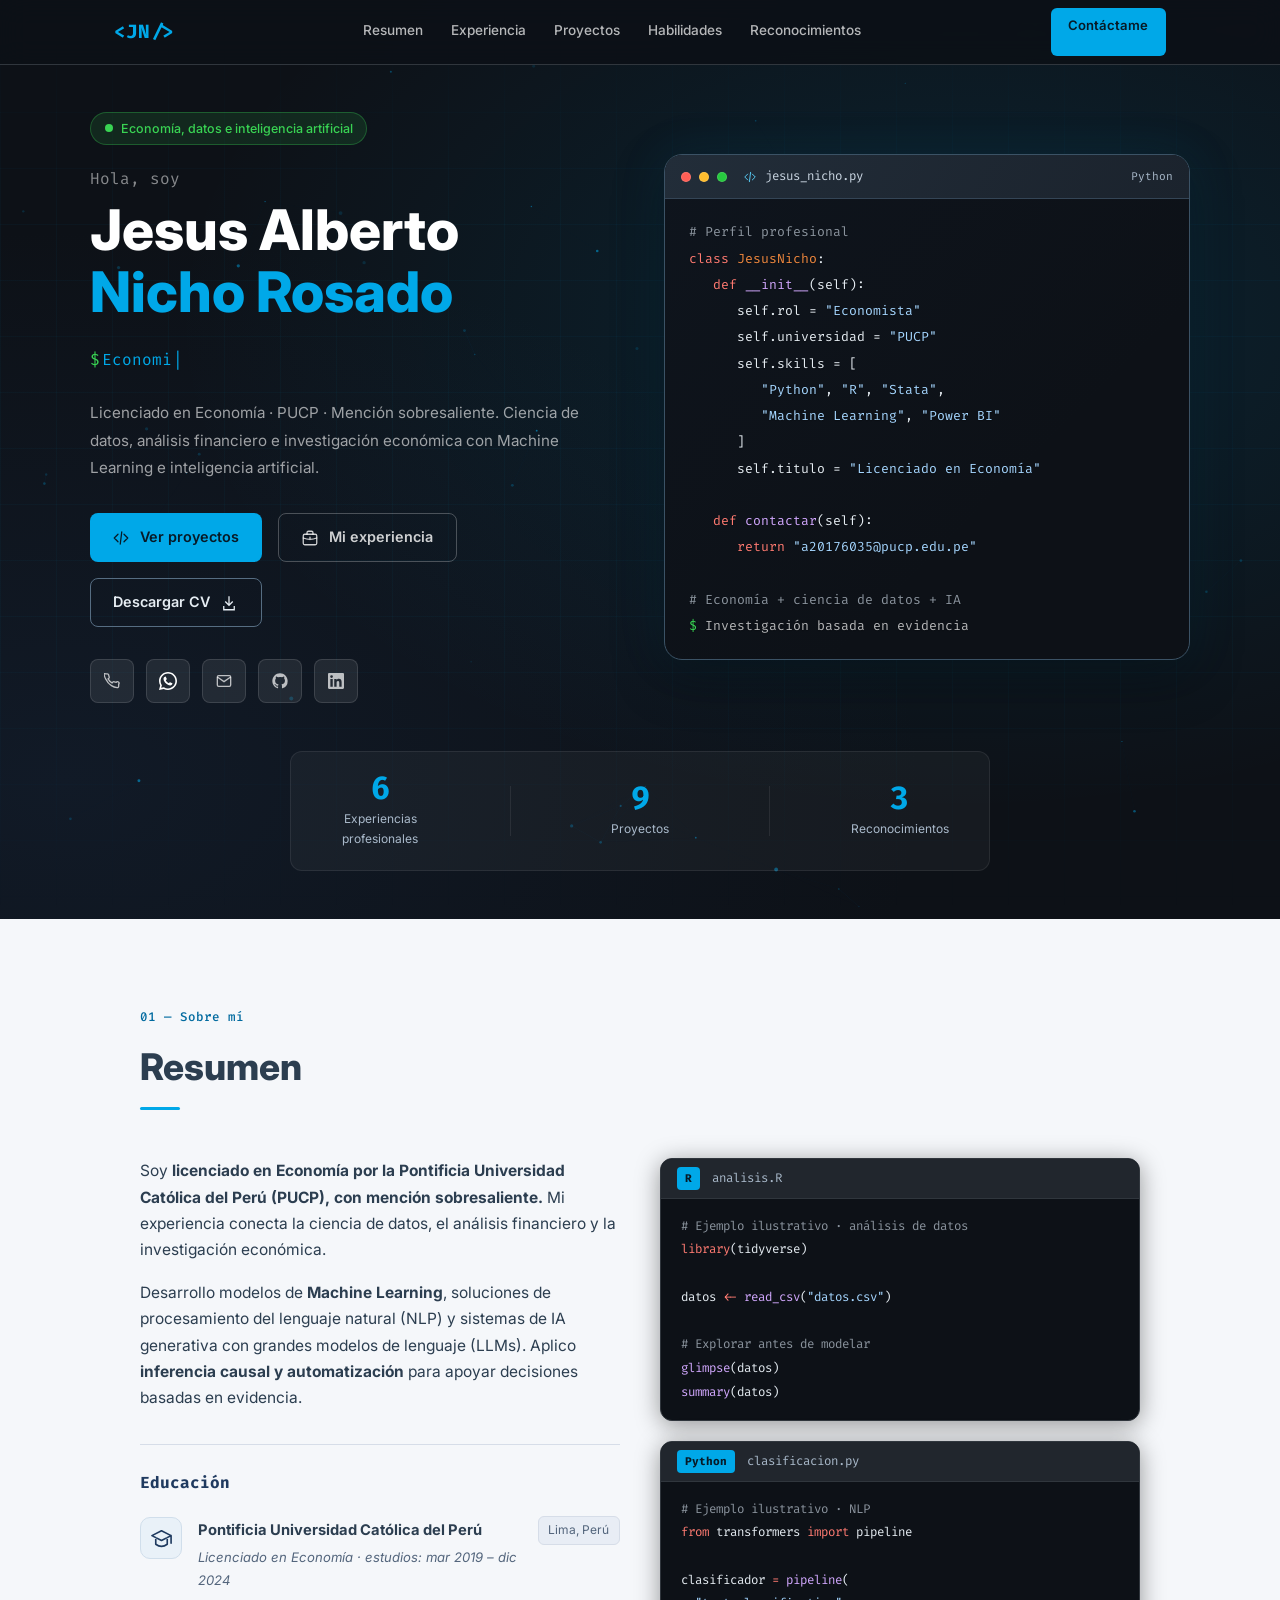
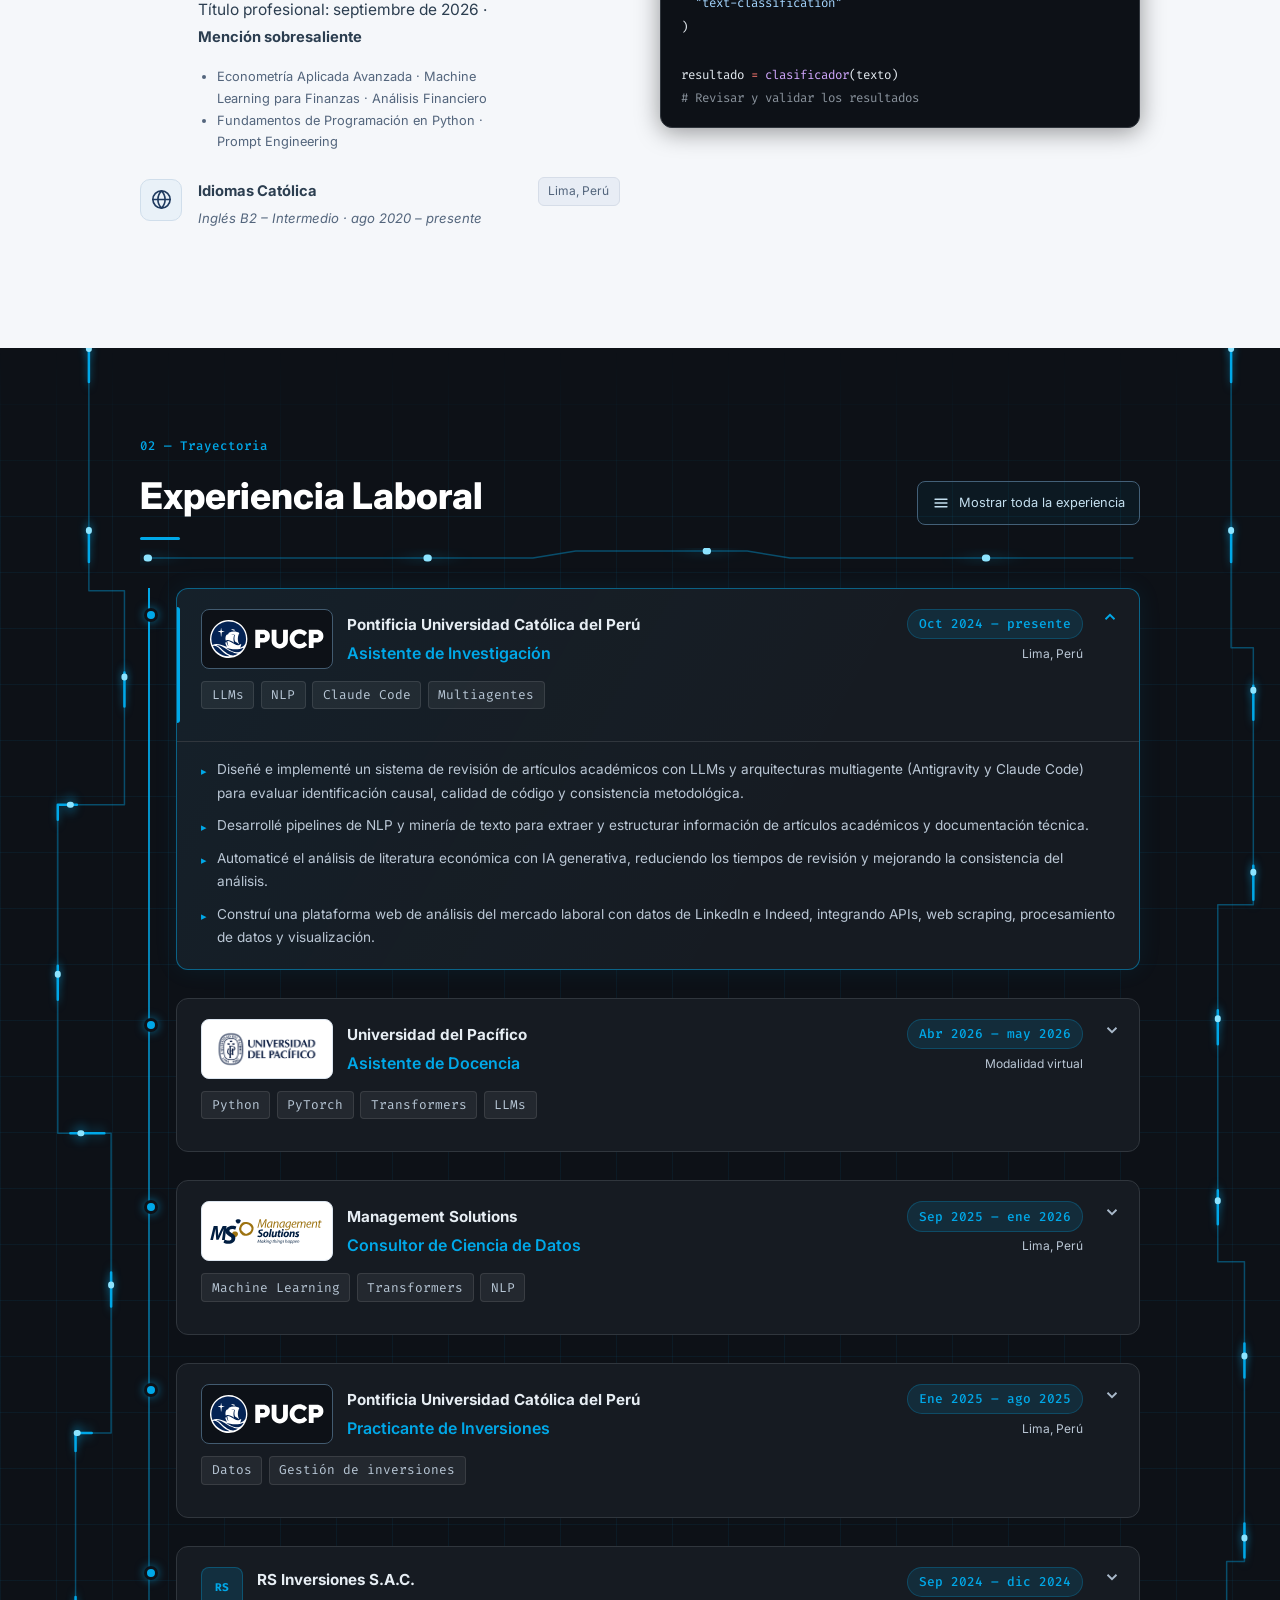
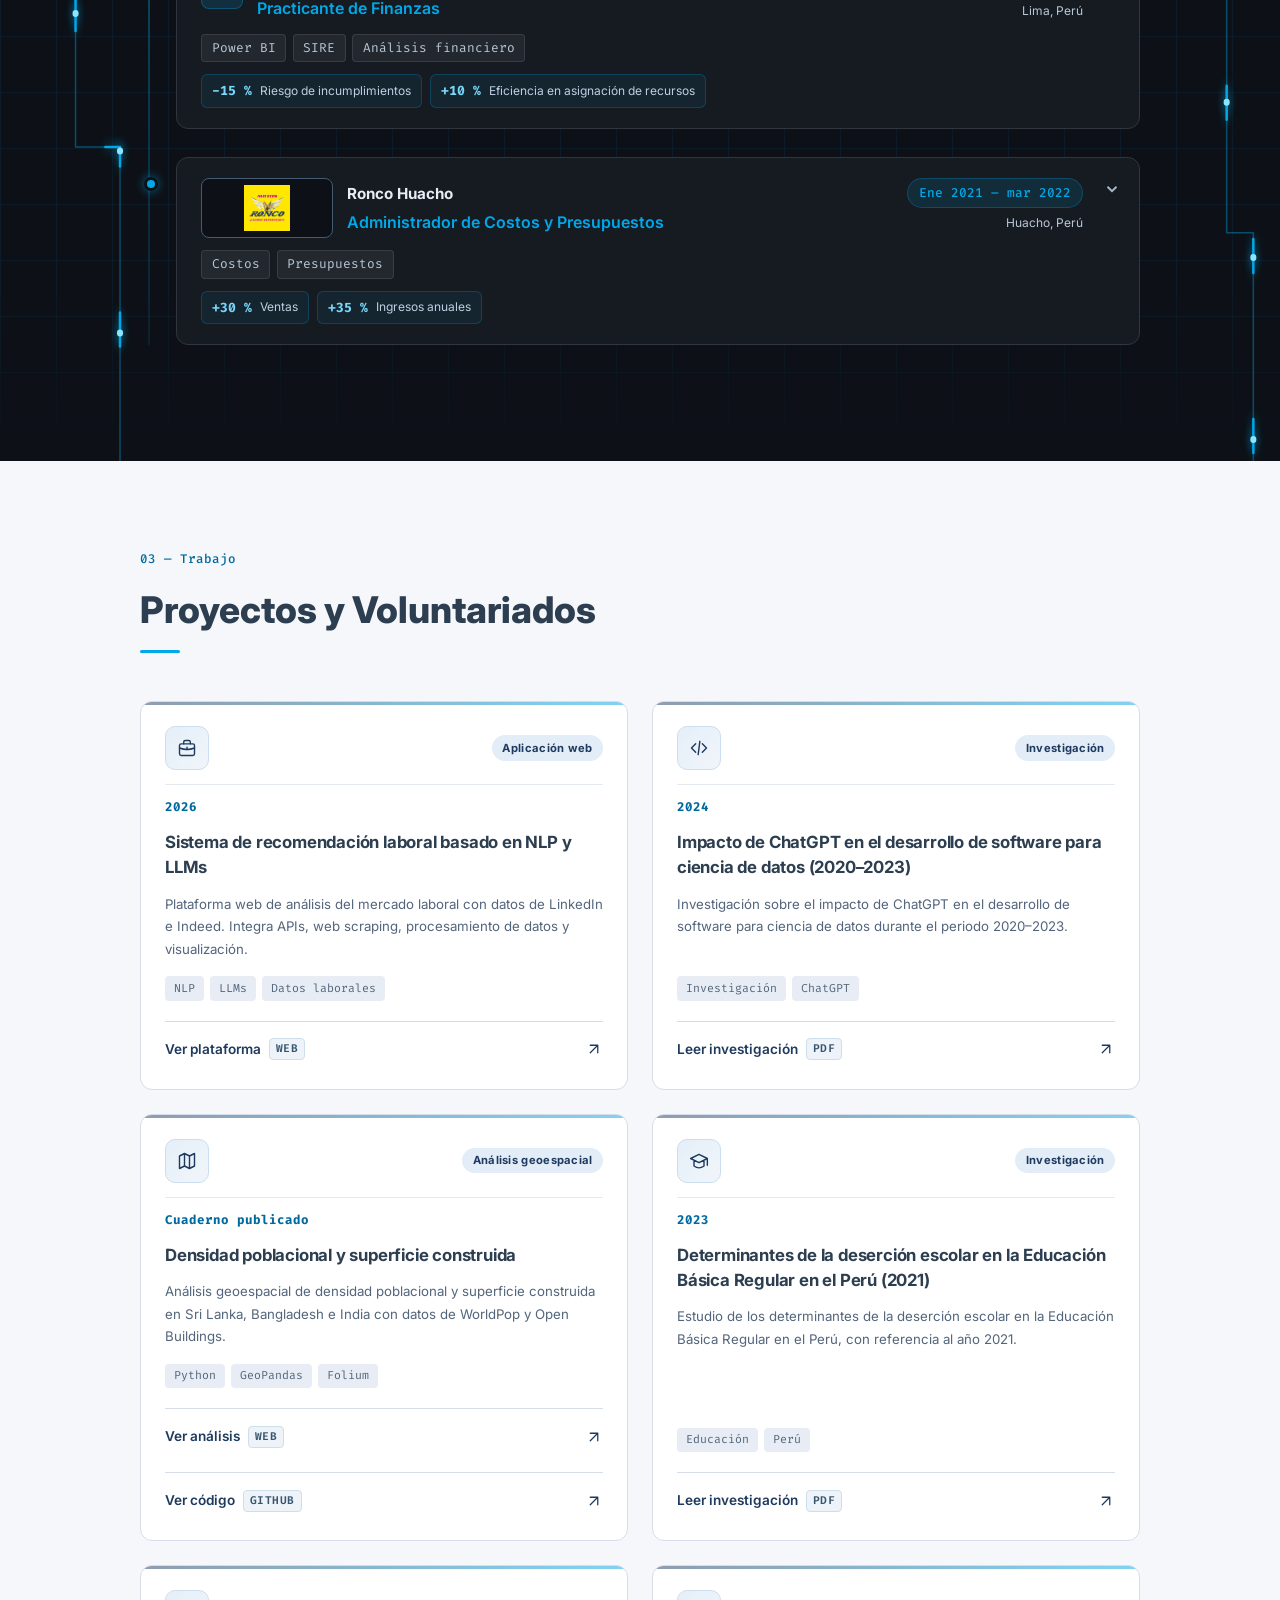
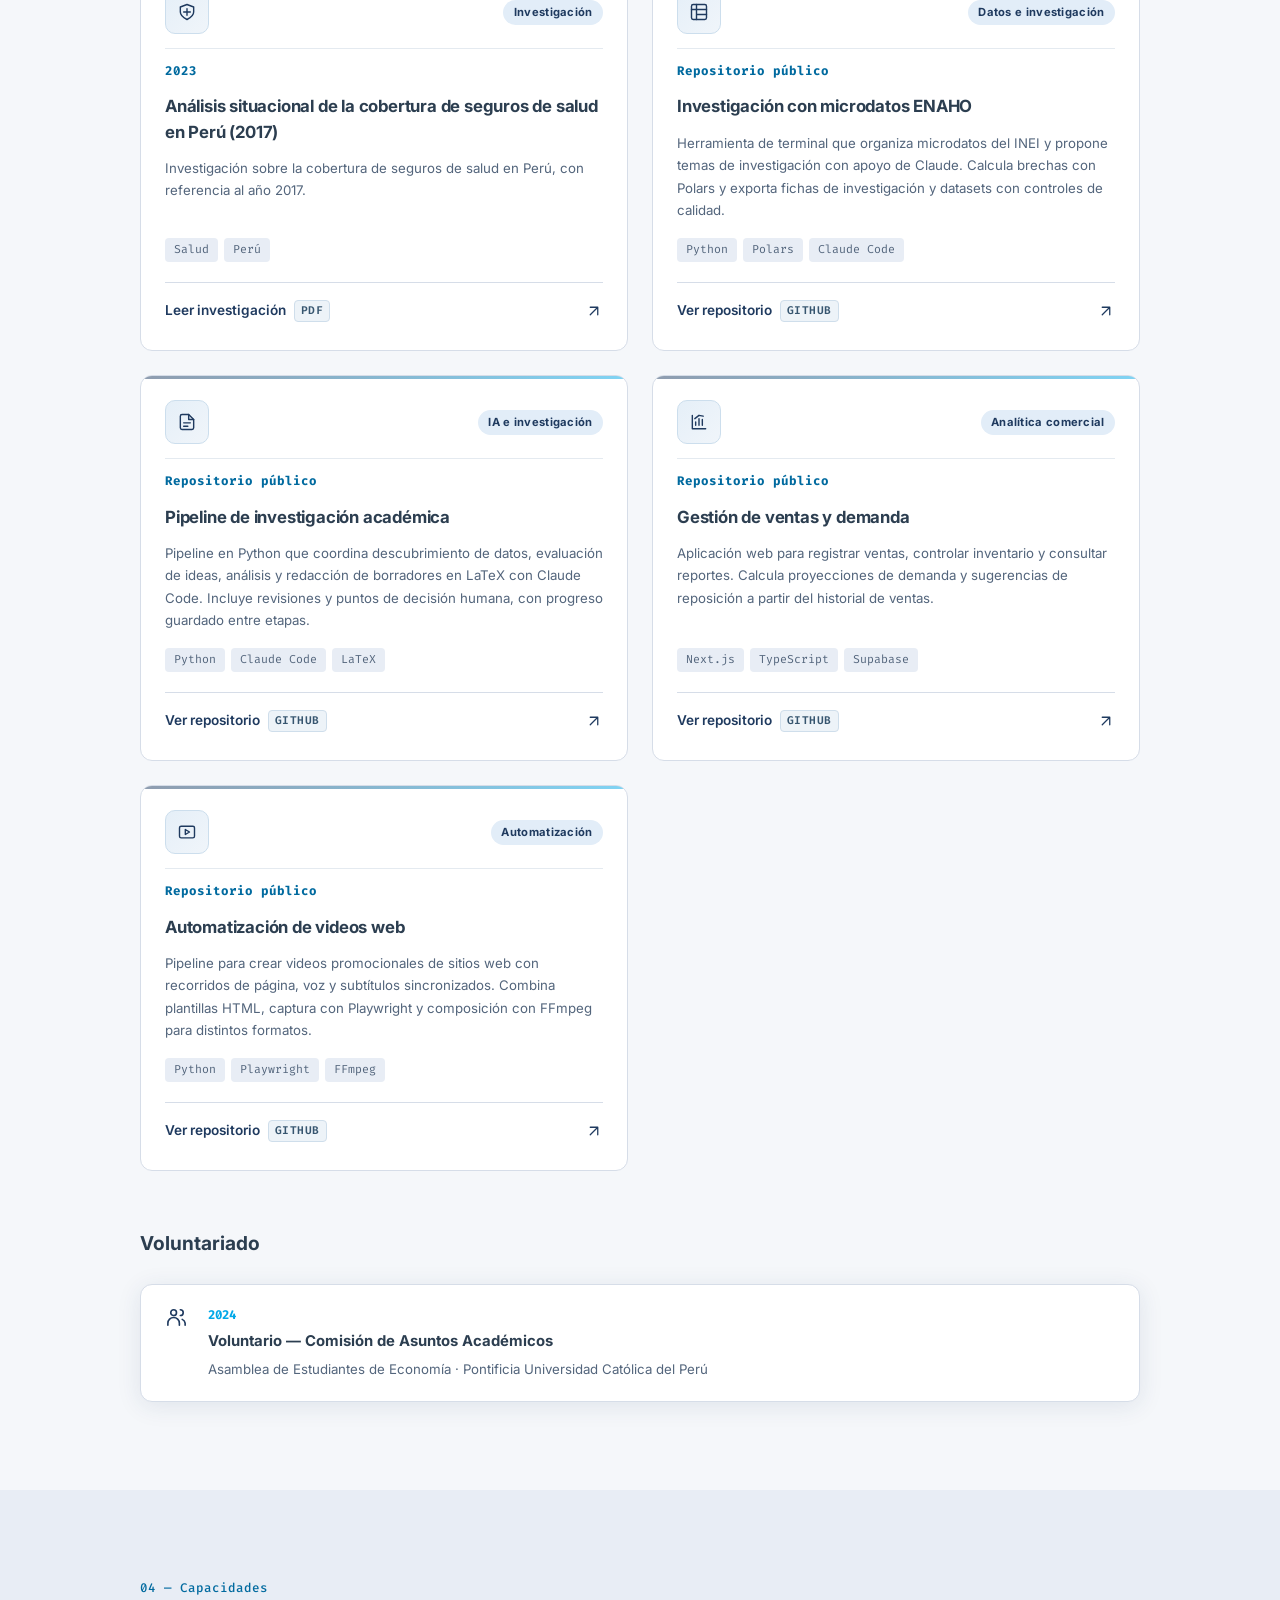
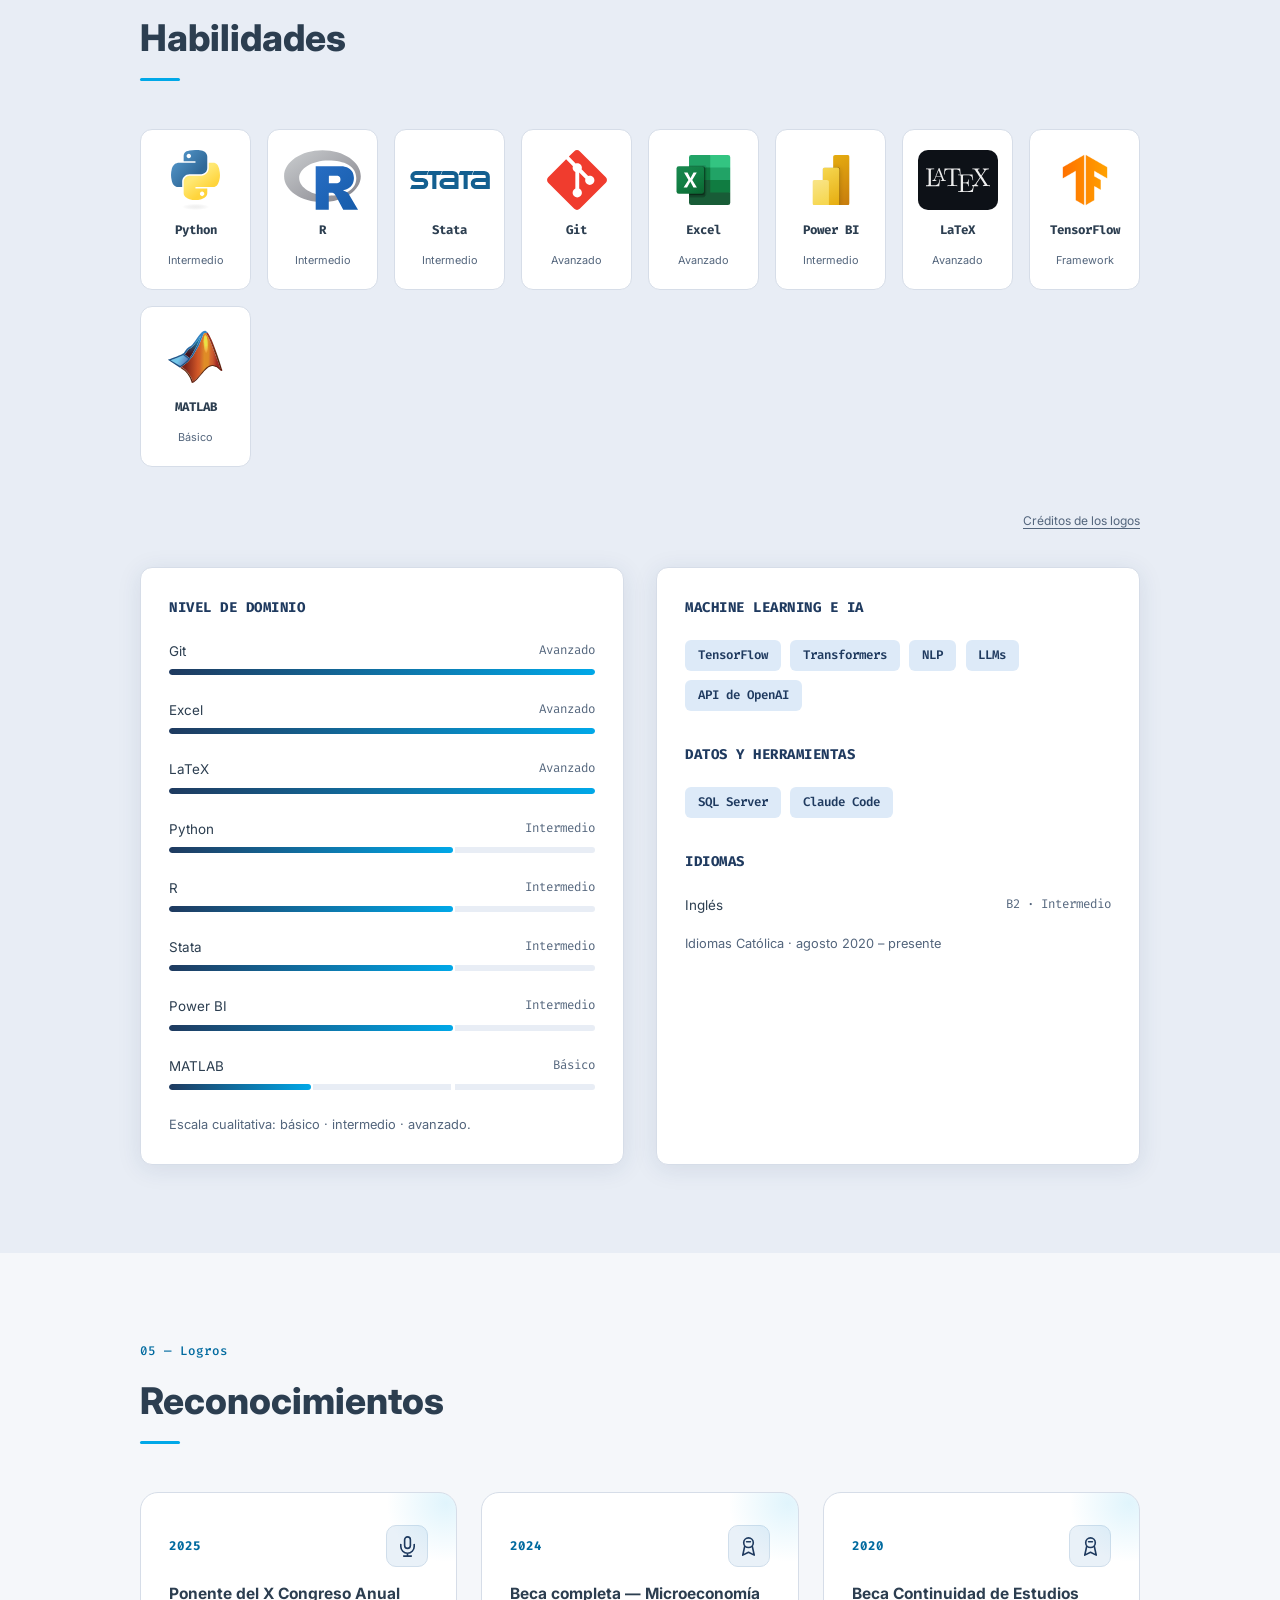
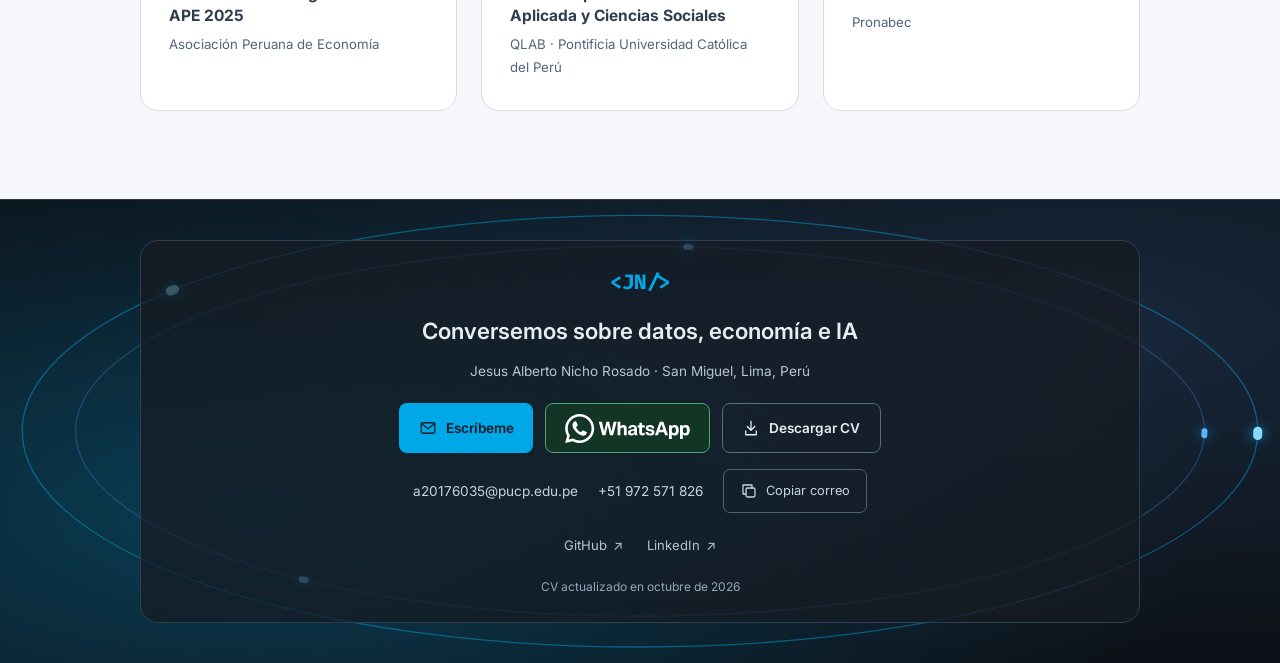
==== commit 0a501cd6: "feat(cv): add prominent circuit and orbital animations" ====
--- a/index.html
+++ b/index.html
@@ -194,6 +194,14 @@
       </section>
       <!-- EXPERIENCIA LABORAL -->
       <section class="section section--dark" id="experiencia" aria-labelledby="experiencia-title">
+        <svg class="experience__circuit-layer" viewBox="0 0 1440 1200" preserveAspectRatio="none" aria-hidden="true" focusable="false">
+          <path class="experience__circuit-line experience__circuit-left" d="M100 0V170H140V320H65V550H125V760H85V980H135V1200"/>
+          <path class="experience__circuit-pulse experience__circuit-left" d="M100 0V170H140V320H65V550H125V760H85V980H135V1200"/>
+          <path class="experience__circuit-dots experience__circuit-left" d="M100 0V170H140V320H65V550H125V760H85V980H135V1200"/>
+          <path class="experience__circuit-line experience__circuit-right" d="M1385 0V210H1410V390H1370V640H1400V850H1380V1040H1410V1200"/>
+          <path class="experience__circuit-pulse experience__circuit-right" d="M1385 0V210H1410V390H1370V640H1400V850H1380V1040H1410V1200"/>
+          <path class="experience__circuit-dots experience__circuit-right" d="M1385 0V210H1410V390H1370V640H1400V850H1380V1040H1410V1200"/>
+        </svg>
         <div class="section__container">
           <div class="section__header fade-in">
             <span class="section__tag section__tag--light">02 — Trayectoria</span>
@@ -203,6 +211,10 @@
                 <svg viewBox="0 0 24 24" fill="none" stroke="currentColor" stroke-width="1.7" stroke-linecap="round" stroke-linejoin="round" aria-hidden="true"><path d="M4 7h16M4 12h16M4 17h16"/></svg>
                 <span class="experience__control-label">Mostrar toda la experiencia</span>
               </button>
+              <svg class="experience__circuit-top" viewBox="0 0 280 18" preserveAspectRatio="none" aria-hidden="true" focusable="false">
+                <path class="experience__circuit-line" d="M2 10H110L122 3H170L182 10H278"/>
+                <path class="experience__circuit-top-dot" pathLength="100" d="M2 10H110L122 3H170L182 10H278"/>
+              </svg>
             </div>
           </div>
           <div class="timeline" id="experienceList">
@@ -787,6 +799,12 @@
     </main>
     <!-- FOOTER -->
     <footer class="footer" id="contacto" aria-labelledby="contacto-title">
+      <svg class="contact__orbit-layer" viewBox="0 0 1440 600" preserveAspectRatio="none" aria-hidden="true" focusable="false">
+        <ellipse class="contact__orbit-line" cx="720" cy="300" rx="695" ry="280"/>
+        <ellipse class="contact__orbit-dots" pathLength="360" cx="720" cy="300" rx="695" ry="280"/>
+        <ellipse class="contact__orbit-line contact__orbit-line--inner" cx="720" cy="300" rx="635" ry="240"/>
+        <ellipse class="contact__orbit-dots contact__orbit-dots--inner" pathLength="360" cx="720" cy="300" rx="635" ry="240"/>
+      </svg>
       <div class="footer__container">
         <div class="footer__logo">&lt;JN/&gt;</div>
         <h2 class="footer__title" id="contacto-title">Conversemos sobre datos, economía e IA</h2>
--- a/style.css
+++ b/style.css
@@ -2338,12 +2338,173 @@
   }
 }
 
+/* =========================================
+   Circuitos y órbitas visibles, sin modificar el contenido
+   ========================================= */
+#experiencia, #contacto {
+  position: relative;
+  isolation: isolate;
+  overflow: hidden;
+  overflow: clip;
+}
+#experiencia > .section__container, #contacto > .footer__container {
+  position: relative;
+  z-index: 1;
+}
+#experiencia::before, #contacto::before, #contacto::after {
+  content: '';
+  position: absolute;
+  z-index: 0;
+  pointer-events: none;
+}
+#experiencia::before {
+  inset: 0;
+  background-image: linear-gradient(rgba(0,168,232,.07) 1px, transparent 1px), linear-gradient(90deg, rgba(0,168,232,.07) 1px, transparent 1px);
+  background-size: 56px 56px;
+  mask-image: linear-gradient(to bottom, transparent, black 10%, black 90%, transparent);
+}
+.experience__circuit-layer, .contact__orbit-layer {
+  position: absolute;
+  inset: 0;
+  z-index: 0;
+  display: block;
+  width: 100%;
+  height: 100%;
+  pointer-events: none;
+}
+.experience__heading {
+  position: relative;
+}
+.experience__circuit-top {
+  position: absolute;
+  bottom: -26px;
+  left: 0;
+  display: block;
+  width: 100%;
+  height: 18px;
+  pointer-events: none;
+}
+.experience__circuit-layer path, .experience__circuit-top path, .contact__orbit-layer ellipse {
+  fill: none;
+  vector-effect: non-scaling-stroke;
+  stroke-linecap: round;
+  stroke-linejoin: round;
+}
+.experience__circuit-line {
+  stroke: rgba(0,168,232,.4);
+  stroke-width: 1.5px;
+}
+.experience__circuit-pulse {
+  stroke: #00A8E8;
+  stroke-width: 2.5px;
+  stroke-dasharray: 34 146;
+  filter: drop-shadow(0 0 4px rgba(0,168,232,.6));
+  animation: experience-circuit-pulse 8s linear infinite paused;
+}
+.experience__circuit-dots {
+  stroke: #8de4ff;
+  stroke-width: 6px;
+  stroke-dasharray: 1 181;
+  filter: drop-shadow(0 0 5px rgba(0,168,232,.85));
+  animation: experience-circuit-dots 8s linear infinite paused;
+}
+.experience__circuit-right {
+  animation-delay: -4s;
+}
+.experience__circuit-top-dot {
+  stroke: #8de4ff;
+  stroke-width: 7px;
+  stroke-dasharray: .5 99.5;
+  filter: drop-shadow(0 0 5px rgba(0,168,232,.9));
+  animation: experience-top-point 6s linear infinite paused;
+}
+@keyframes experience-circuit-pulse {
+  to { stroke-dashoffset: -360; }
+}
+@keyframes experience-circuit-dots {
+  to { stroke-dashoffset: -364; }
+}
+@keyframes experience-top-point {
+  to { stroke-dashoffset: -100; }
+}
+/* Órbitas que rodean el recuadro, con nodos fuera de las zonas de lectura. */
+#contacto::before {
+  inset: -35% -10%;
+  background: radial-gradient(ellipse at 25% 60%, rgba(0,168,232,.34), transparent 58%);
+  opacity: .85;
+  animation: contact-halo-drift 9s ease-in-out infinite alternate paused;
+}
+#contacto::after {
+  inset: -25% -8%;
+  background: radial-gradient(ellipse at 80% 35%, rgba(74,144,226,.24), transparent 52%);
+  opacity: .75;
+  animation: contact-halo-breathe 10s ease-in-out infinite alternate paused;
+}
+.contact__orbit-line {
+  stroke: rgba(0,168,232,.45);
+  stroke-width: 1.3px;
+}
+.contact__orbit-line--inner {
+  stroke: rgba(74,144,226,.3);
+}
+.contact__orbit-dots {
+  stroke: #8de4ff;
+  stroke-width: 9px;
+  stroke-dasharray: .5 179.5;
+  filter: drop-shadow(0 0 7px rgba(0,168,232,.8));
+  animation: contact-orbit-points 10s linear infinite paused;
+}
+.contact__orbit-dots--inner {
+  stroke: #5eb9ff;
+  stroke-width: 6px;
+  stroke-dasharray: .5 119.5;
+  animation-duration: 8s;
+  animation-direction: reverse;
+  animation-delay: -2s;
+}
+@keyframes contact-orbit-points {
+  to { stroke-dashoffset: -360; }
+}
+@keyframes contact-halo-drift {
+  from { transform: translate(-5%, 3%) scale(.94); }
+  to { transform: translate(5%, -3%) scale(1.07); }
+}
+@keyframes contact-halo-breathe {
+  from { transform: scale(.94); opacity: .55; }
+  to { transform: scale(1.08); opacity: .85; }
+}
+/* El mismo estado controla cada recorrido, sin bucles JavaScript adicionales. */
+.motion-enabled #experiencia.background-motion-active .experience__circuit-pulse,
+.motion-enabled #experiencia.background-motion-active .experience__circuit-dots,
+.motion-enabled #experiencia.background-motion-active .experience__circuit-top-dot,
+.motion-enabled #contacto.background-motion-active .contact__orbit-dots,
+.motion-enabled #contacto.background-motion-active::before,
+.motion-enabled #contacto.background-motion-active::after {
+  animation-play-state: running;
+}
+.motion-enabled #contacto.background-motion-active::before,
+.motion-enabled #contacto.background-motion-active::after {
+  will-change: transform, opacity;
+}
+@media (max-width: 768px) {
+  .experience__circuit-line { stroke-width: 1.3px; }
+  .experience__circuit-dots { stroke-width: 5px; }
+  .contact__orbit-dots { stroke-width: 8px; }
+  .contact__orbit-dots--inner { stroke-width: 5px; }
+}
+@media (prefers-reduced-motion: reduce) {
+  .experience__circuit-pulse, .experience__circuit-dots, .experience__circuit-top-dot, .contact__orbit-dots, #contacto::before, #contacto::after {
+    animation: none;
+    transform: none;
+  }
+}
+
 @media print {
   body, .section, .section--dark, .section--alt, .hero, .footer {
     background: white;
     color: #222;
   }
-  .navbar, .navbar__progress, .hero::before, .hero__canvas, .hero__right, .hero__actions, .back-to-top, .resumen__code, .experience__all, .footer__actions, .footer__copy-email, .footer__status {
+  .navbar, .navbar__progress, .hero::before, .hero__canvas, .hero__right, .hero__actions, .back-to-top, .resumen__code, .experience__all, .footer__actions, .footer__copy-email, .footer__status, #experiencia::before, #experiencia::after, #contacto::before, #contacto::after, .experience__circuit-layer, .experience__circuit-top, .contact__orbit-layer {
     display: none;
   }
   .hero {
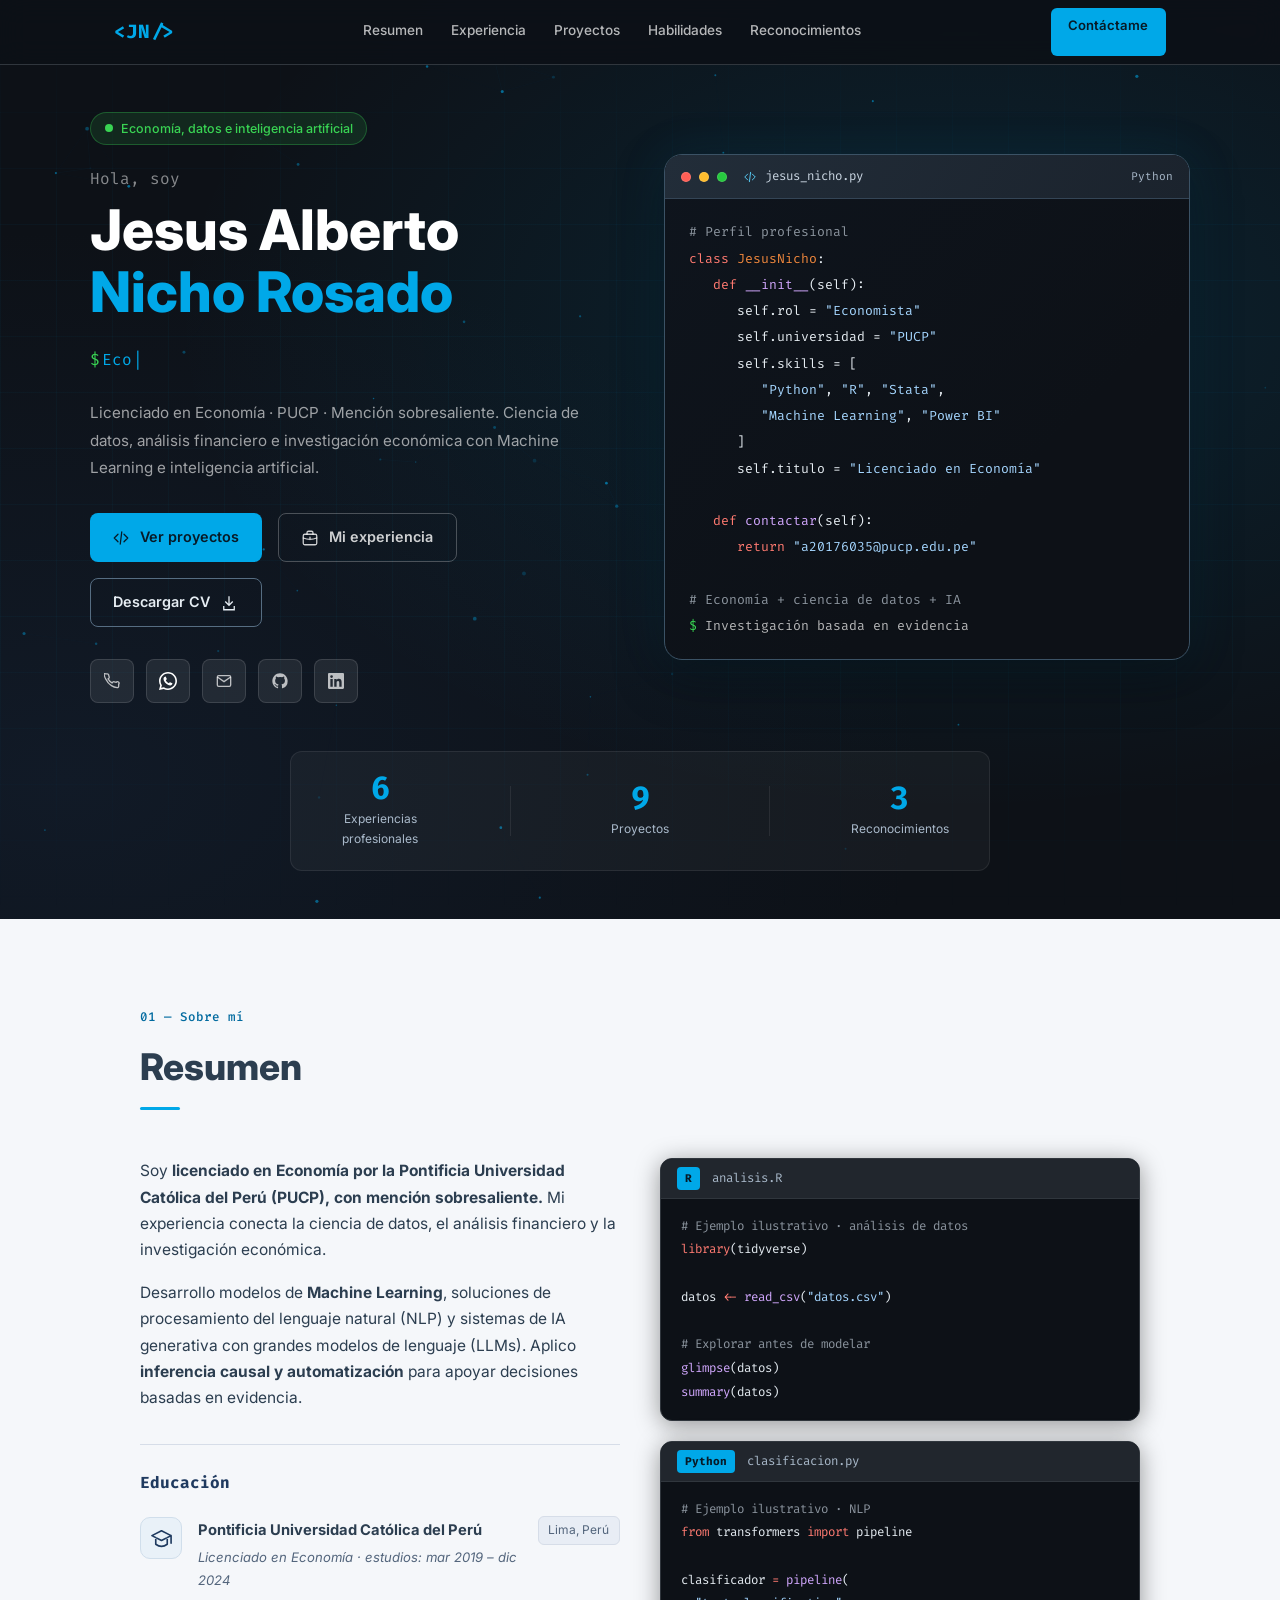
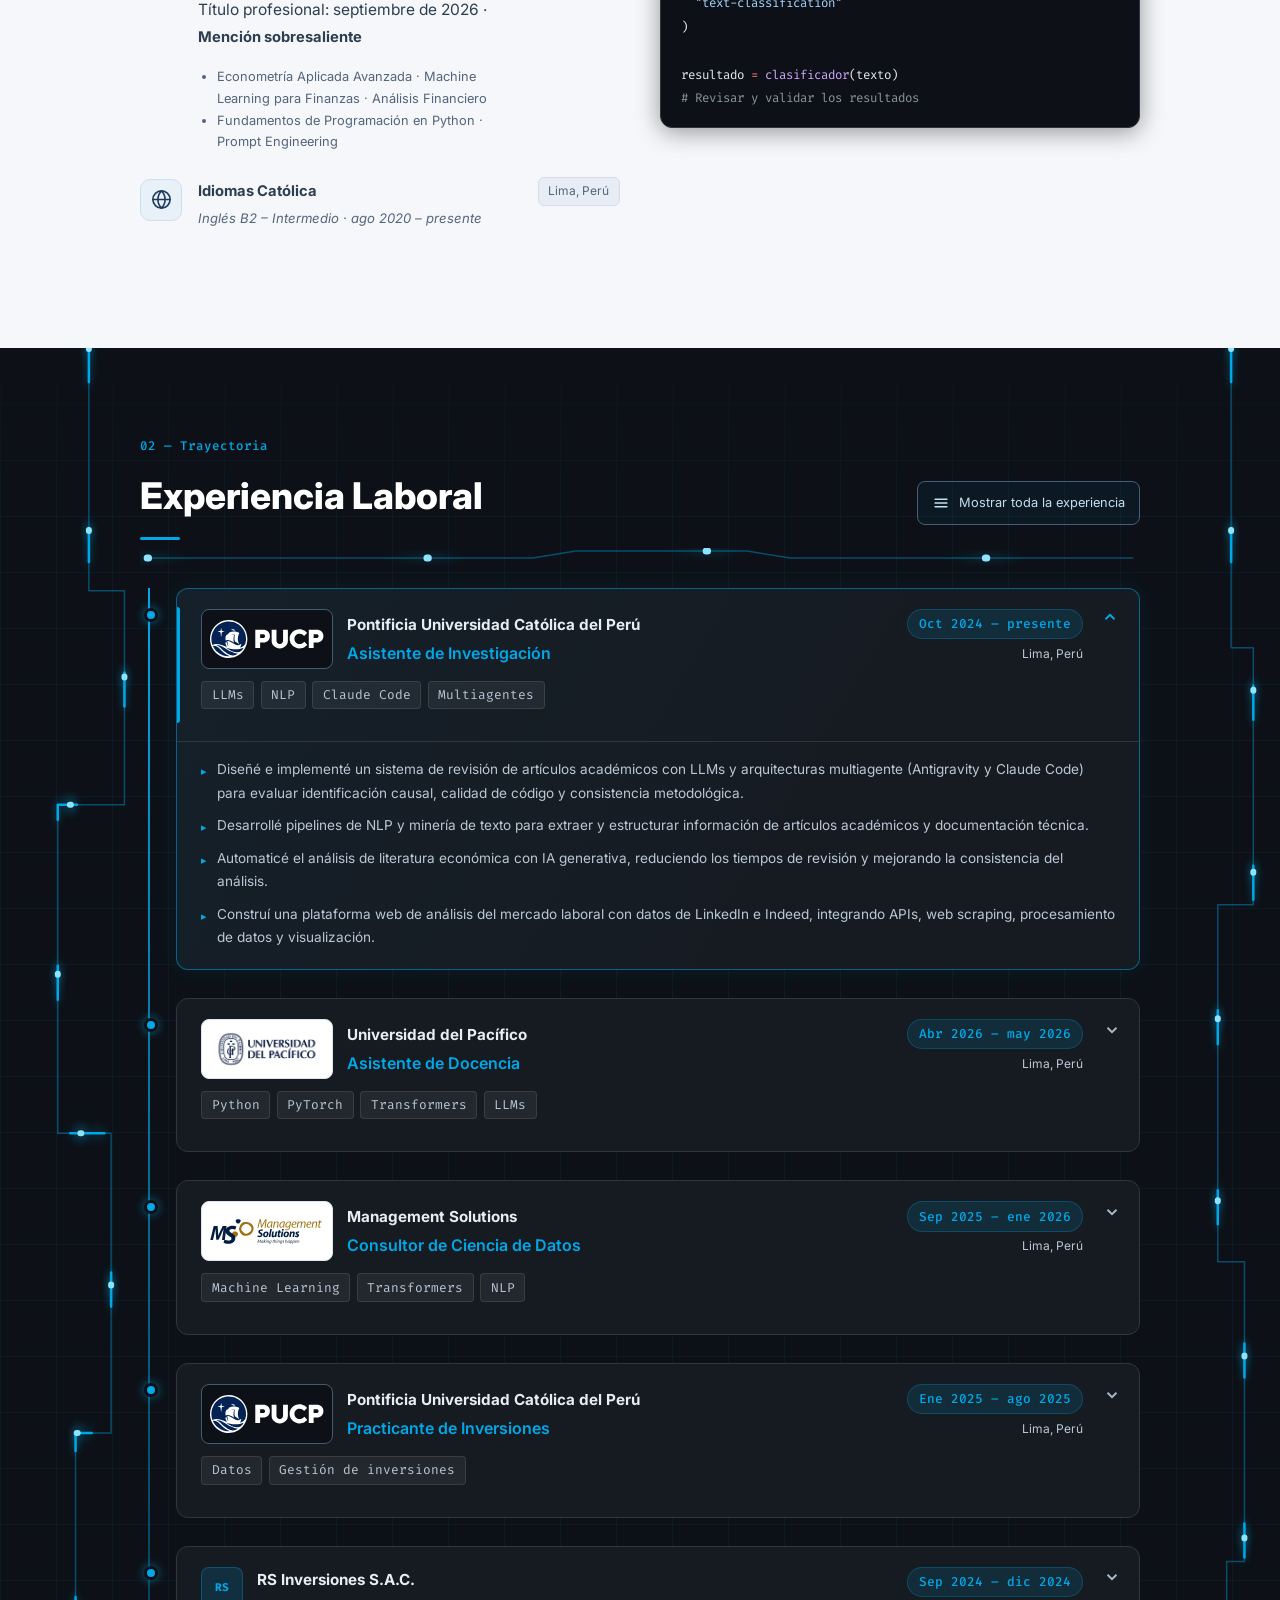
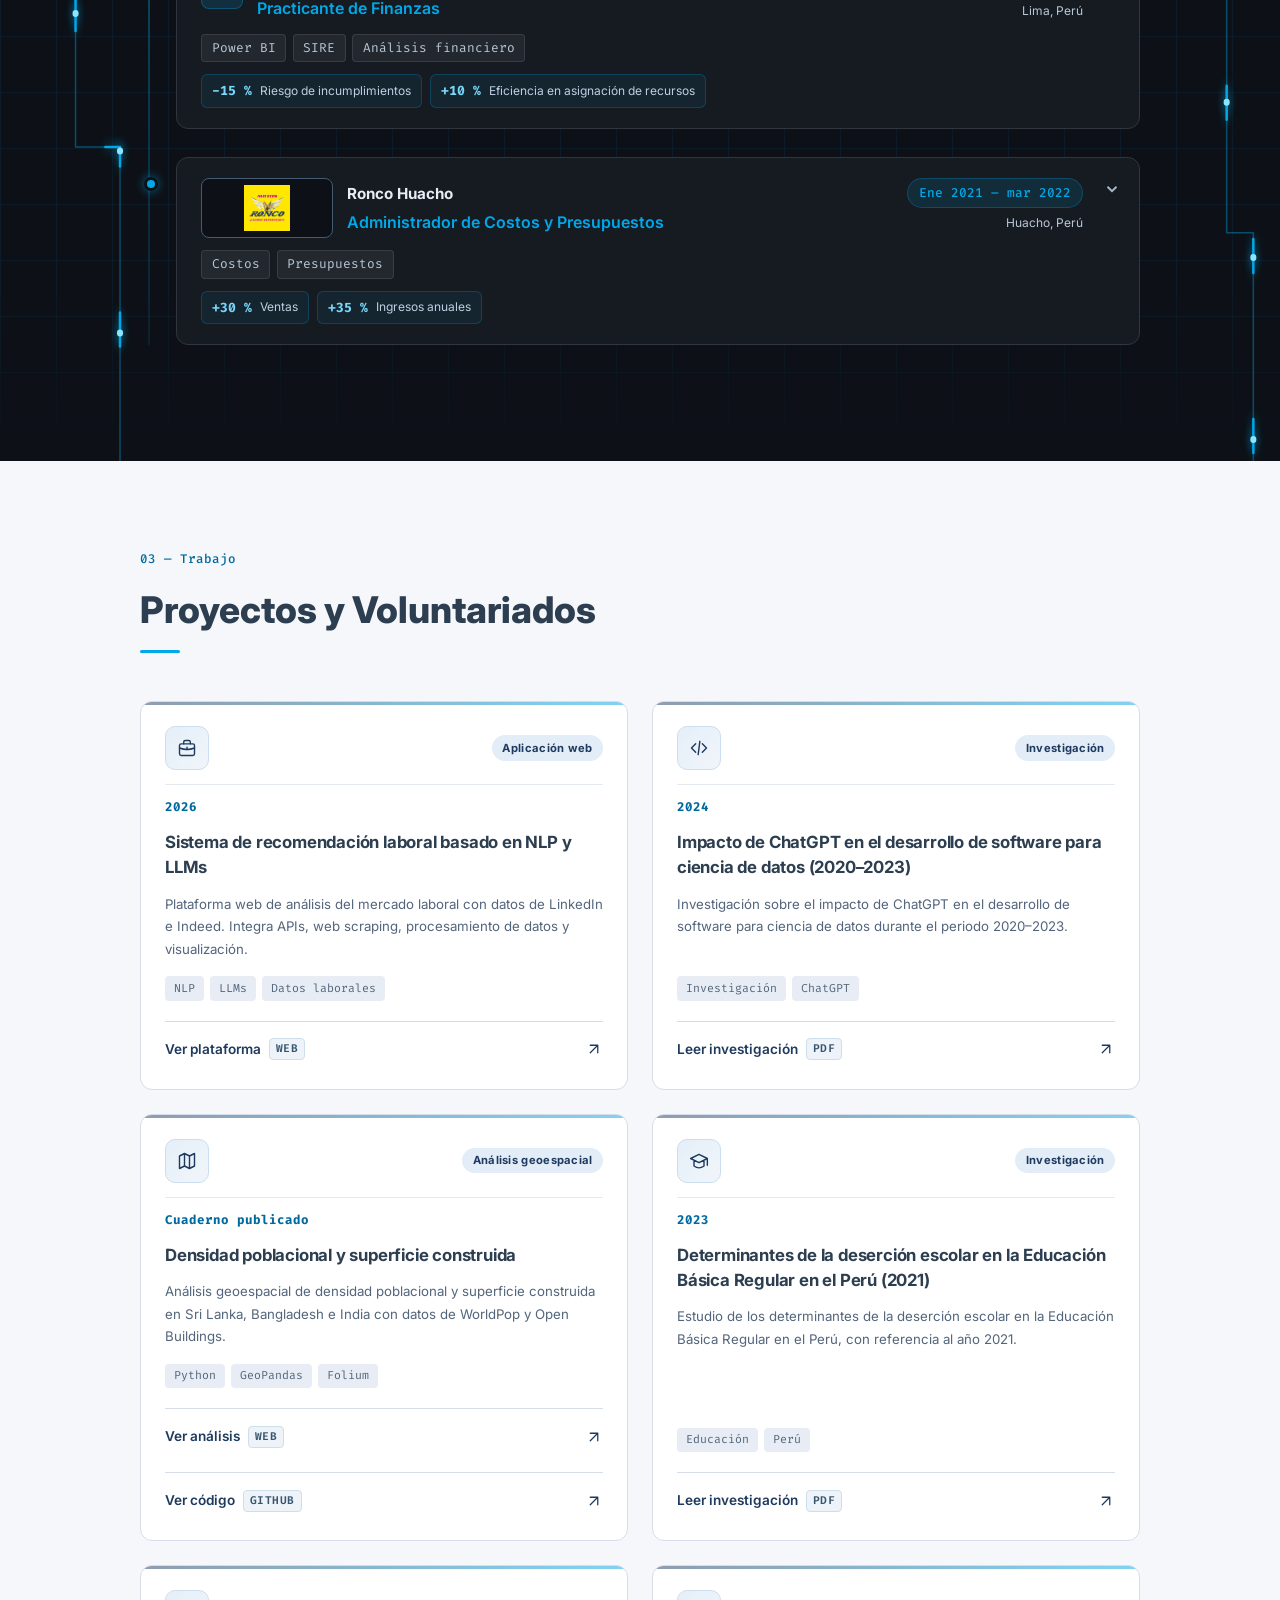
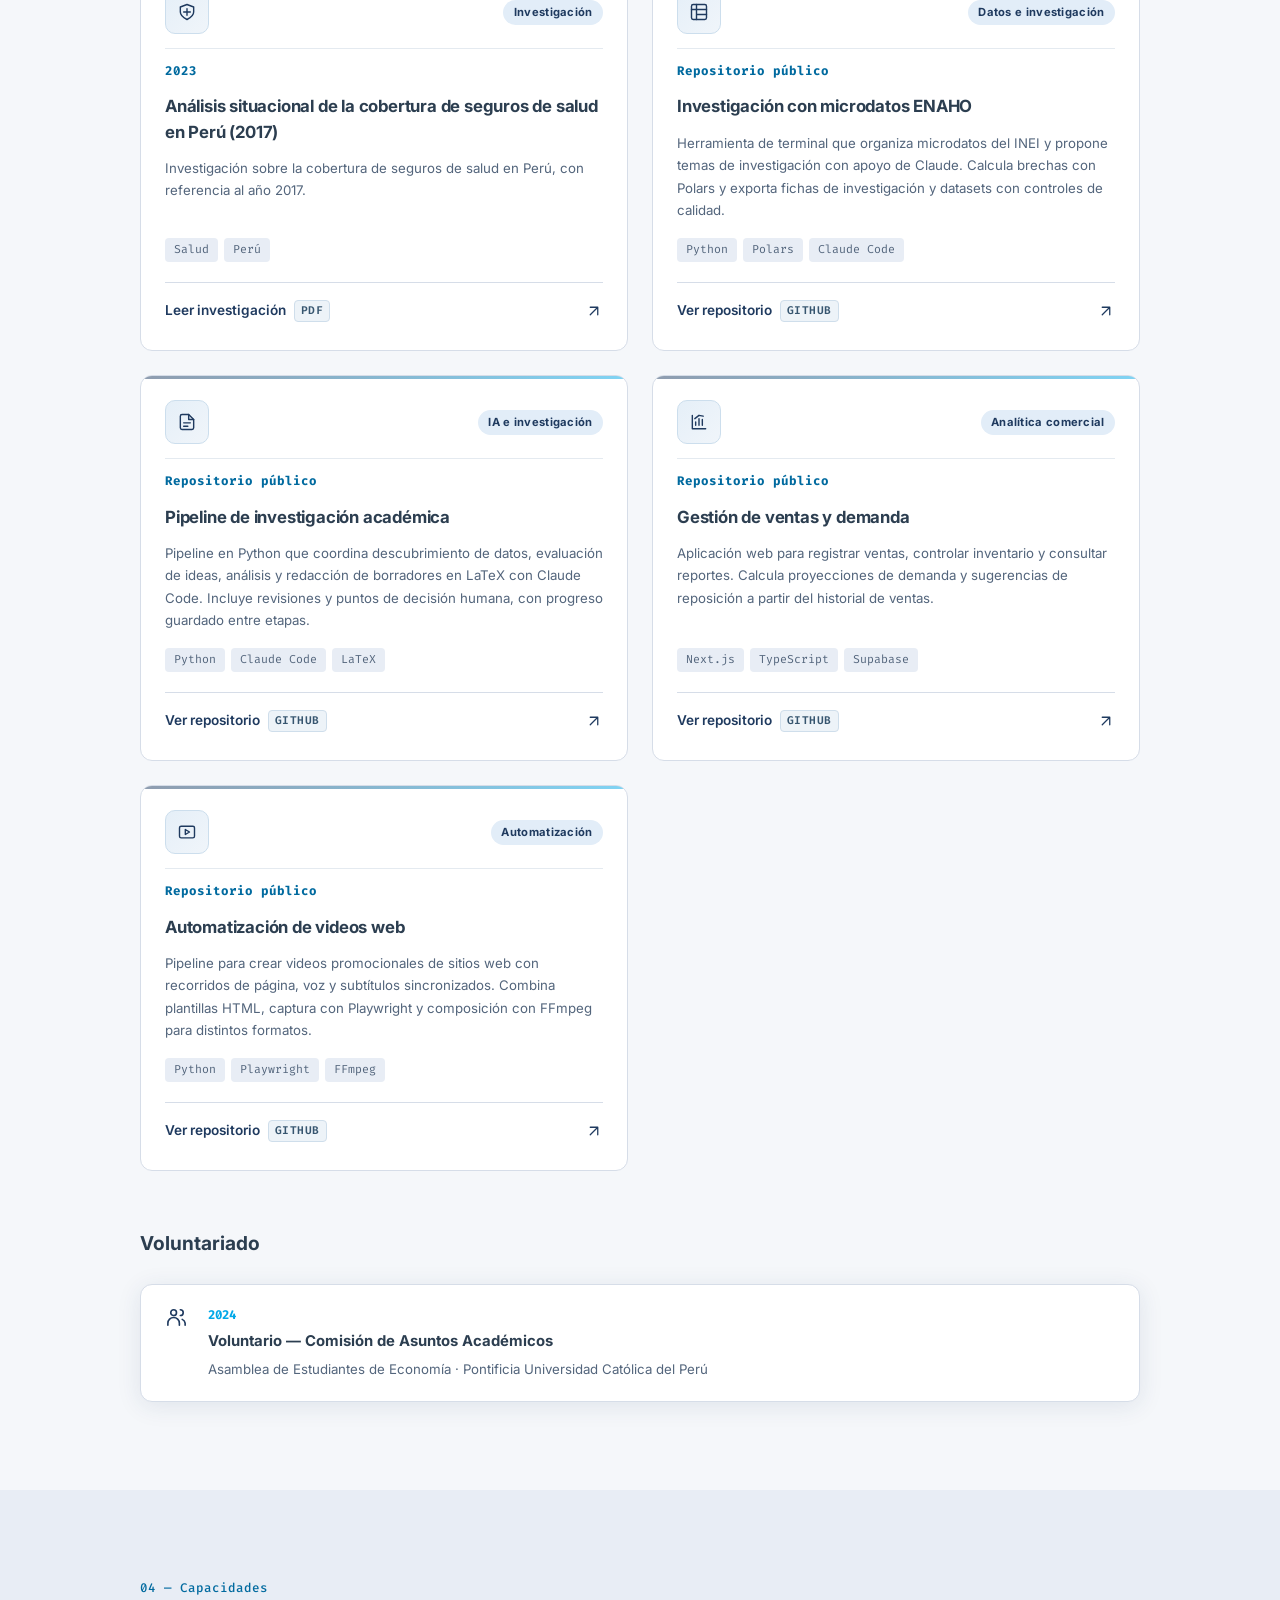
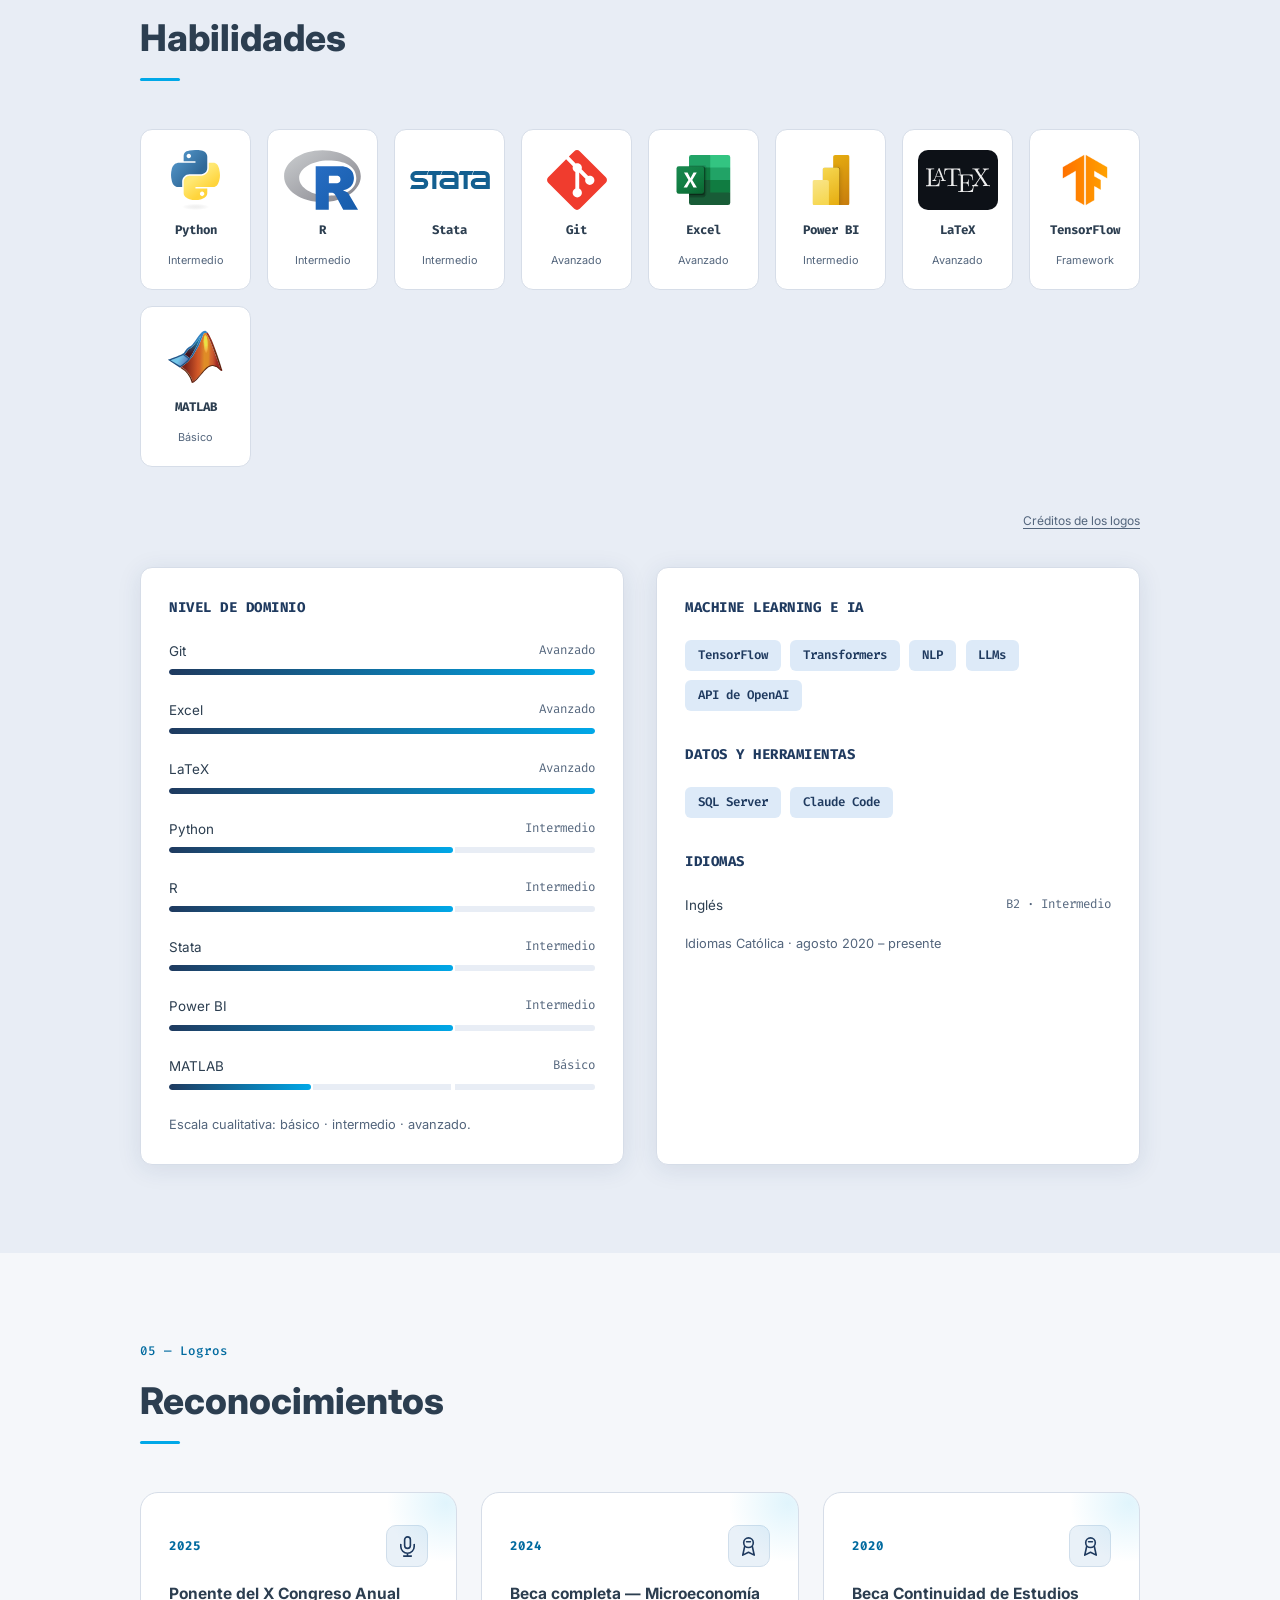
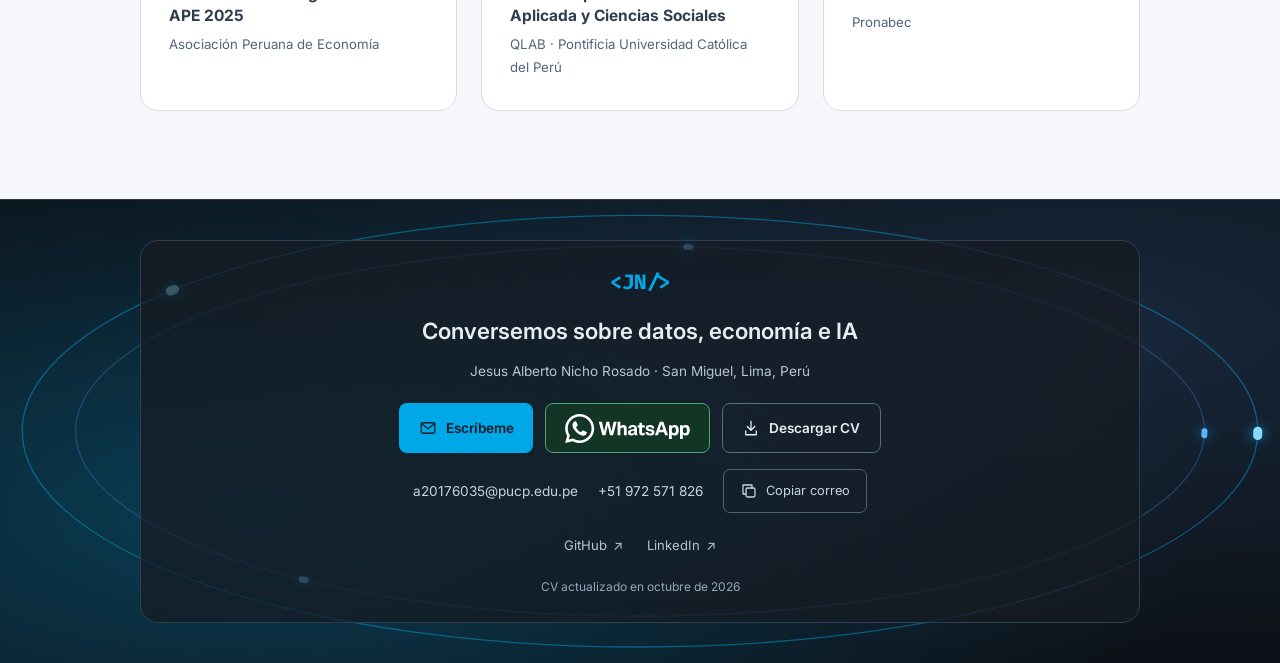
==== commit ae7ffad7: "fix(cv): correct Universidad del Pacifico location" ====
--- a/index.html
+++ b/index.html
@@ -265,7 +265,7 @@
                     </div>
                   </div>
                   <div class="timeline__meta">
-                    <span class="timeline__date-badge">Abr 2026 – may 2026</span><span class="timeline__place">Modalidad virtual</span>
+                    <span class="timeline__date-badge">Abr 2026 – may 2026</span><span class="timeline__place">Lima, Perú</span>
                   </div>
                 </div>
                 <div class="timeline__tech-tags">
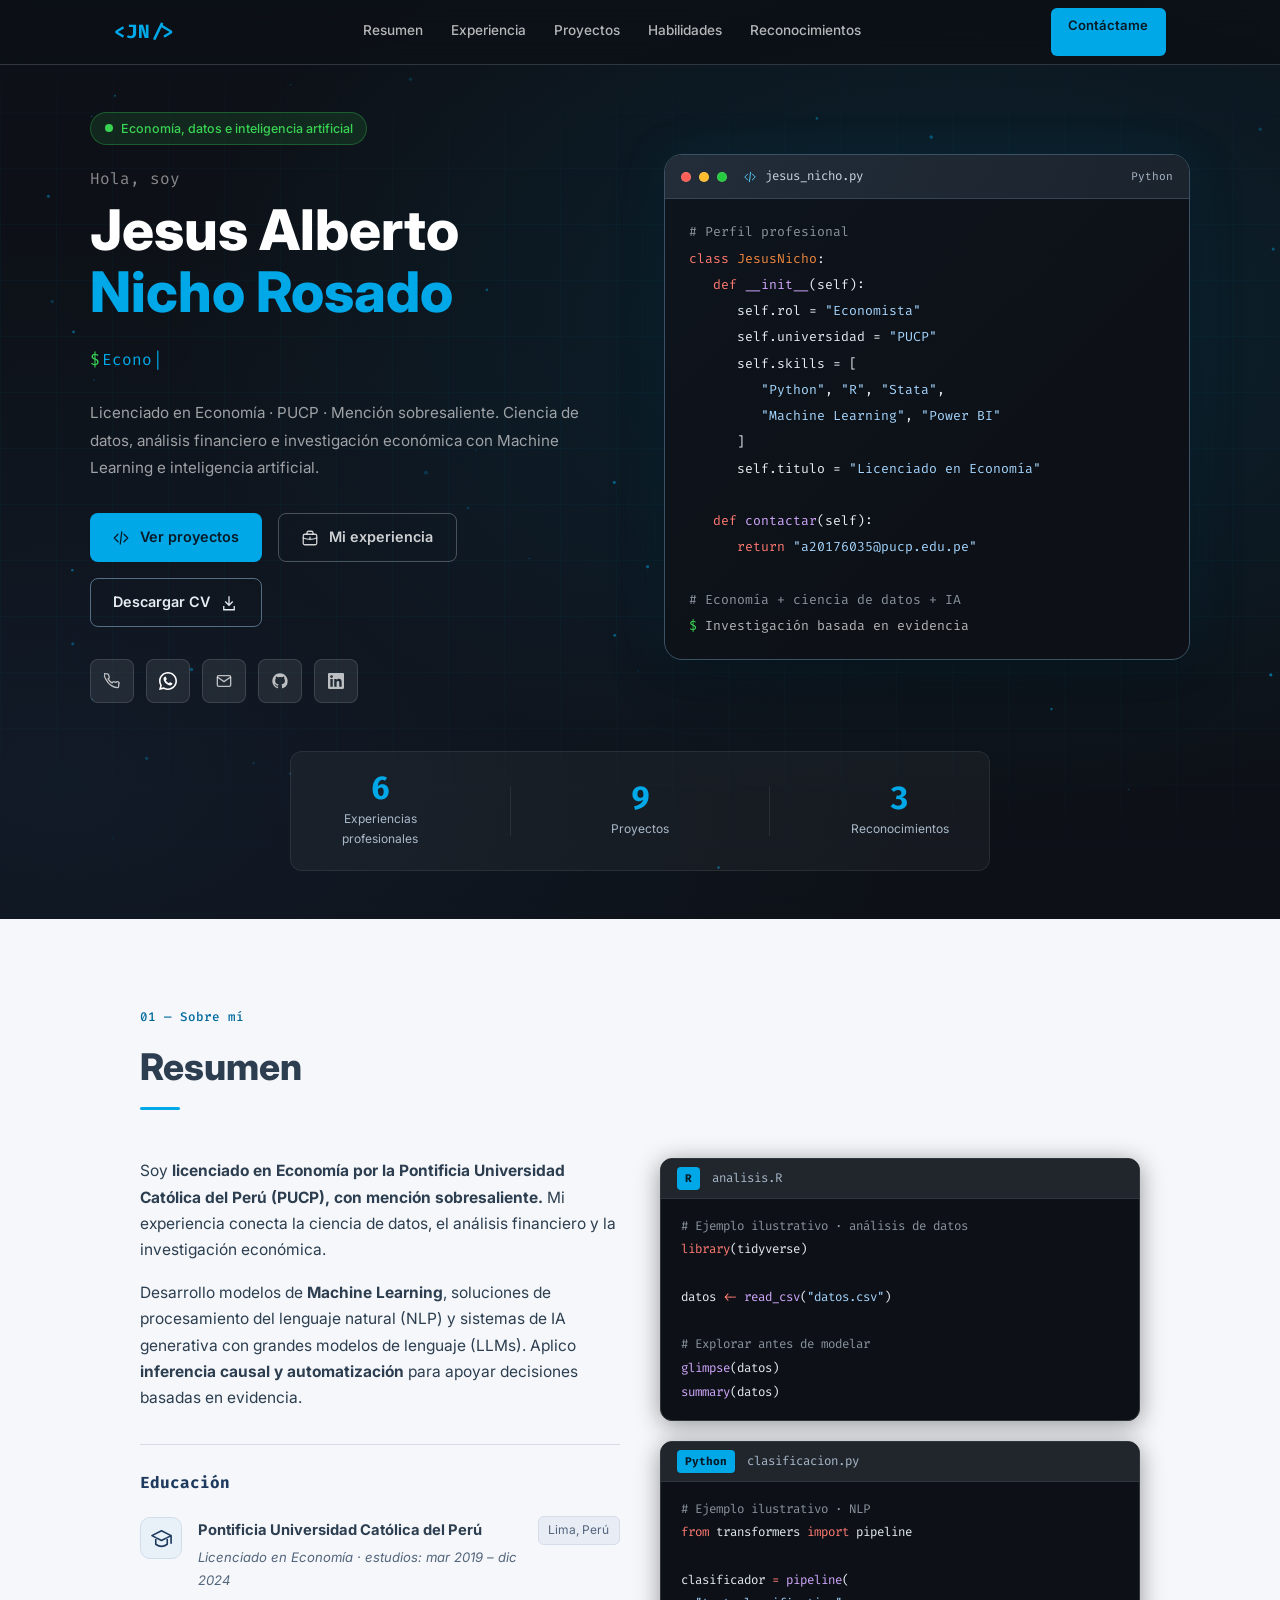
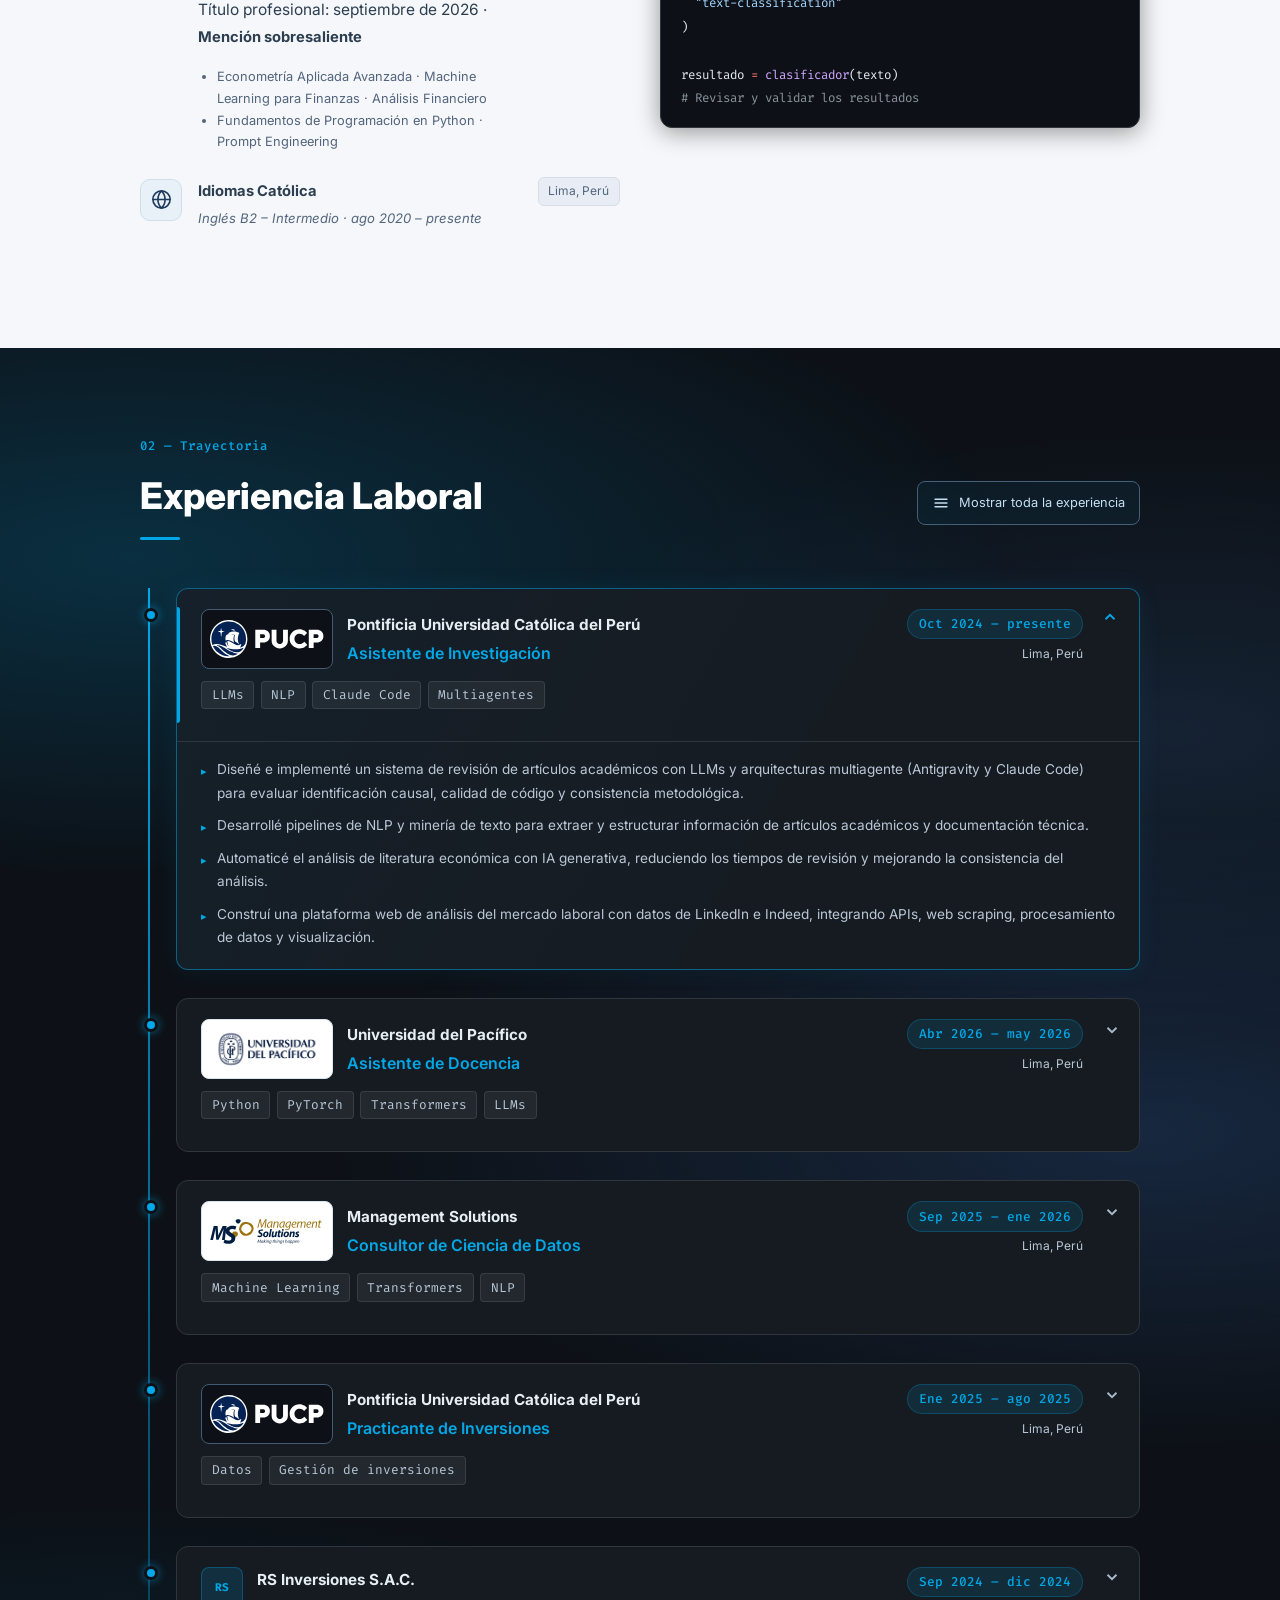
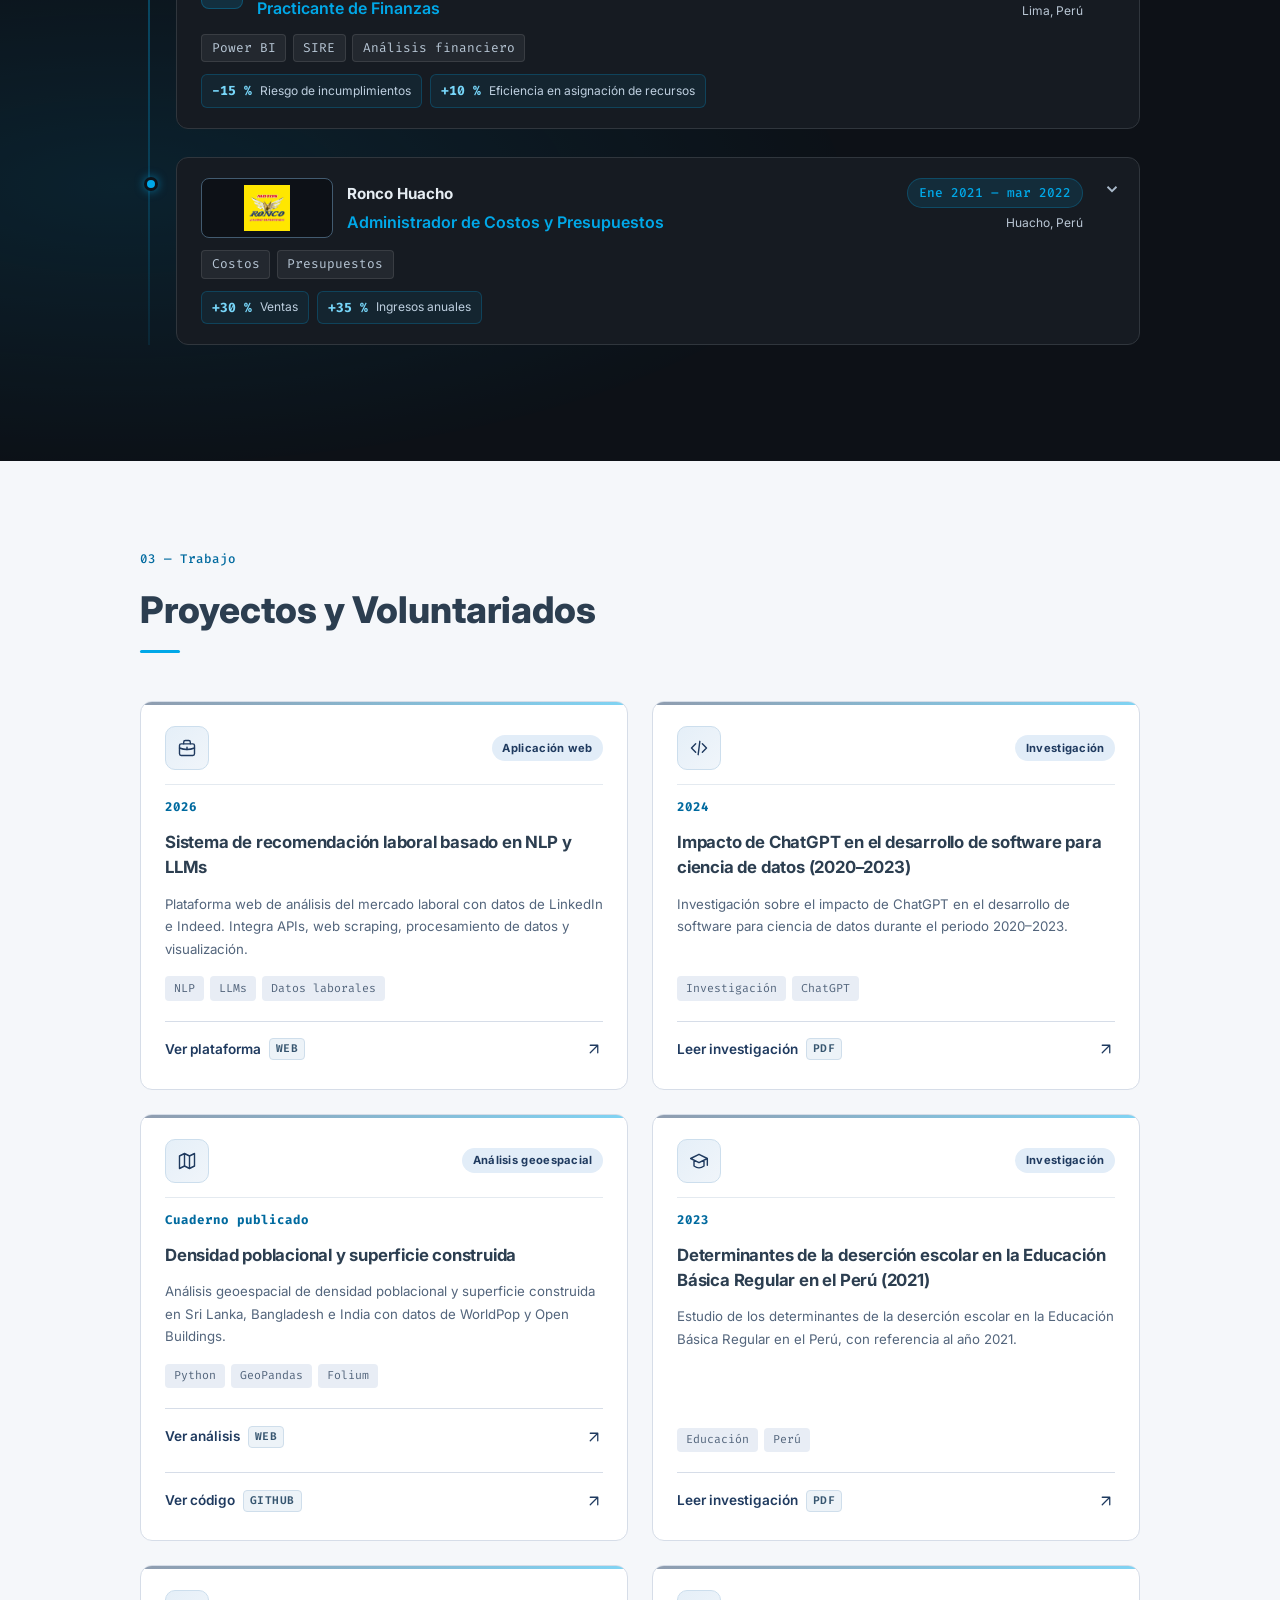
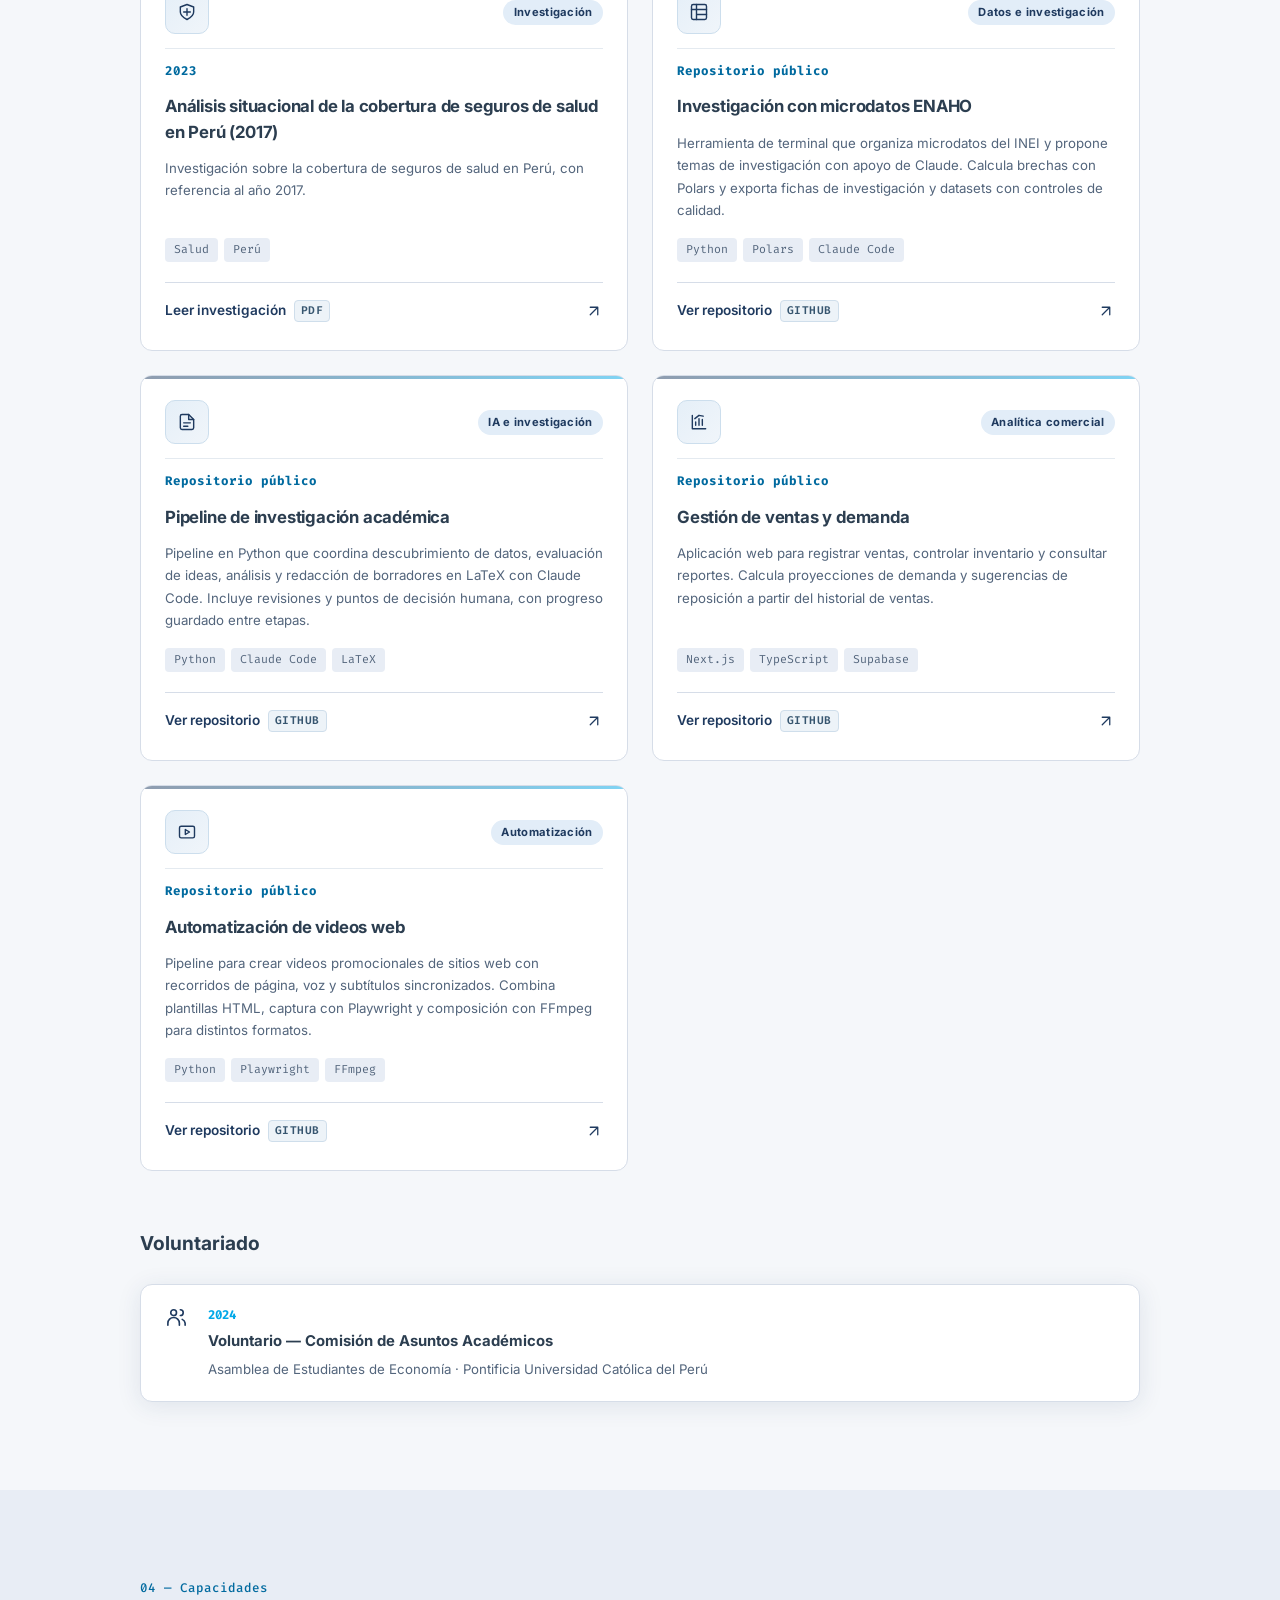
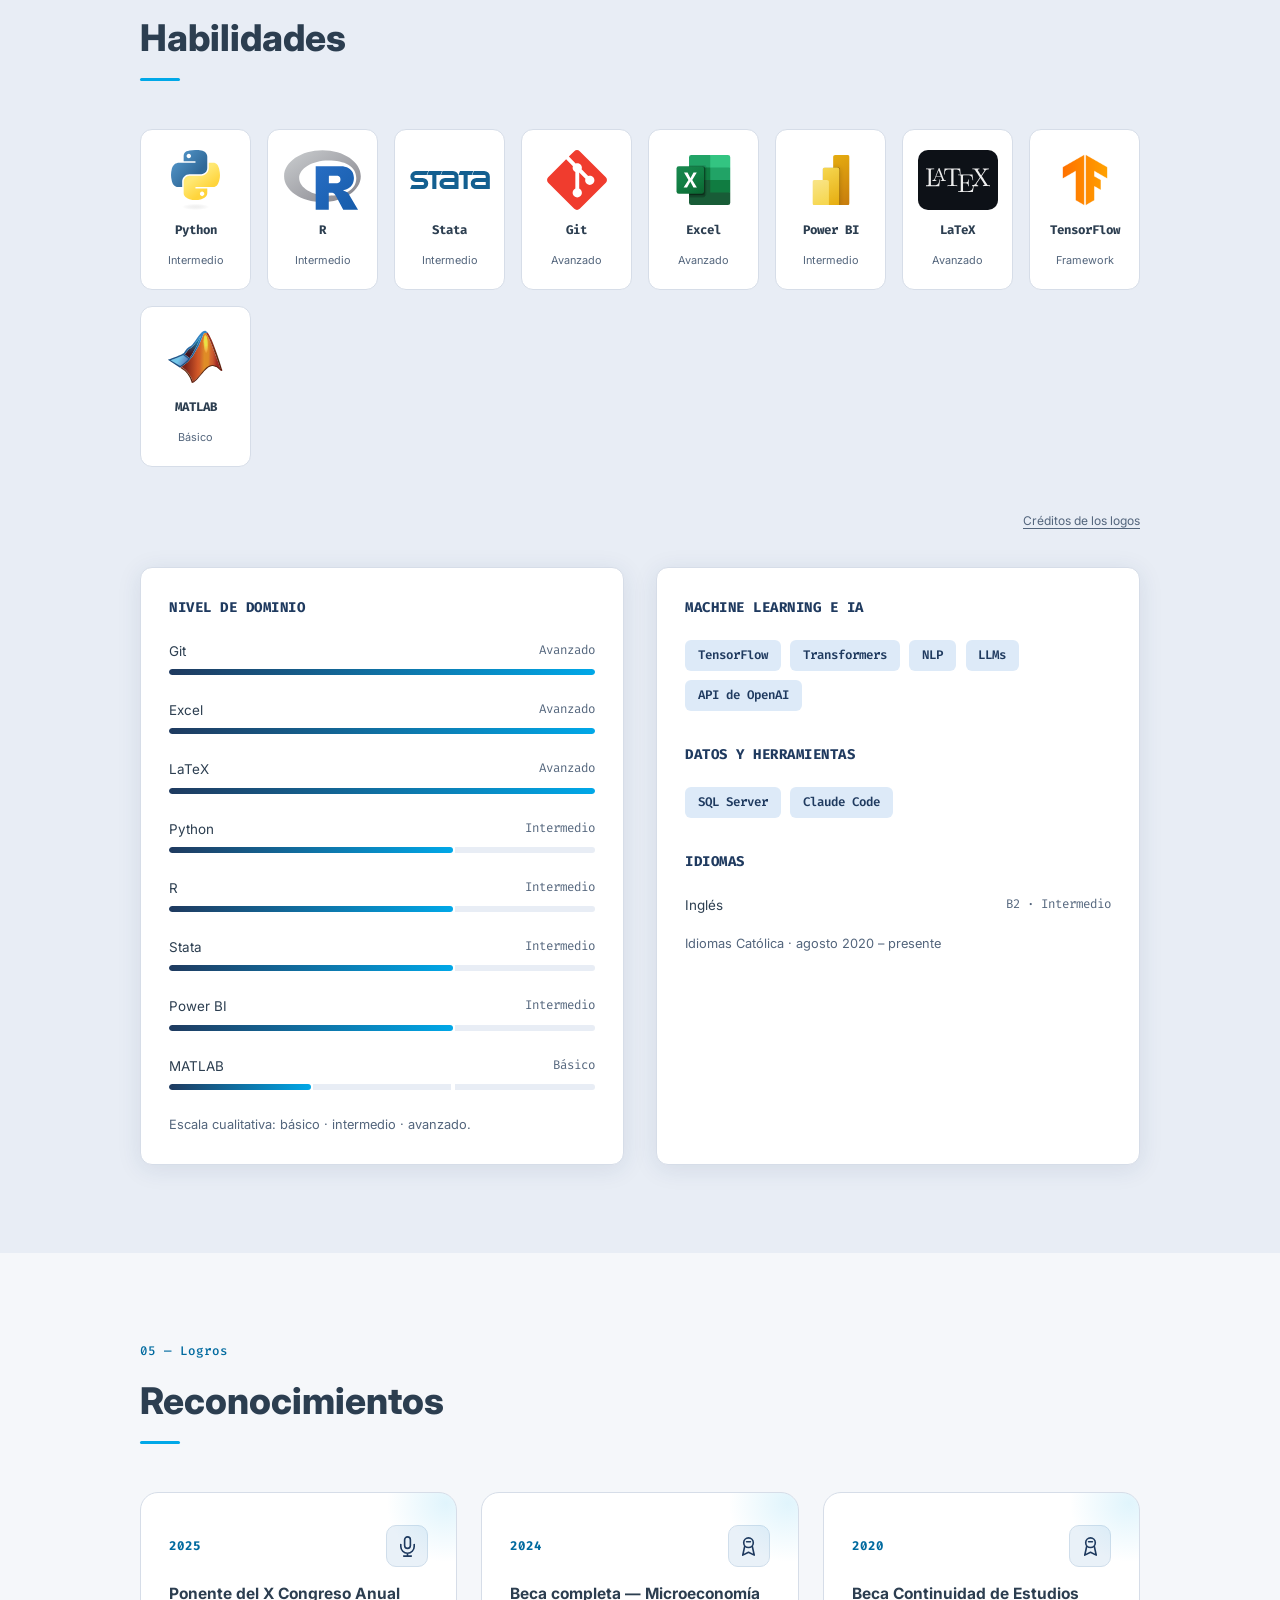
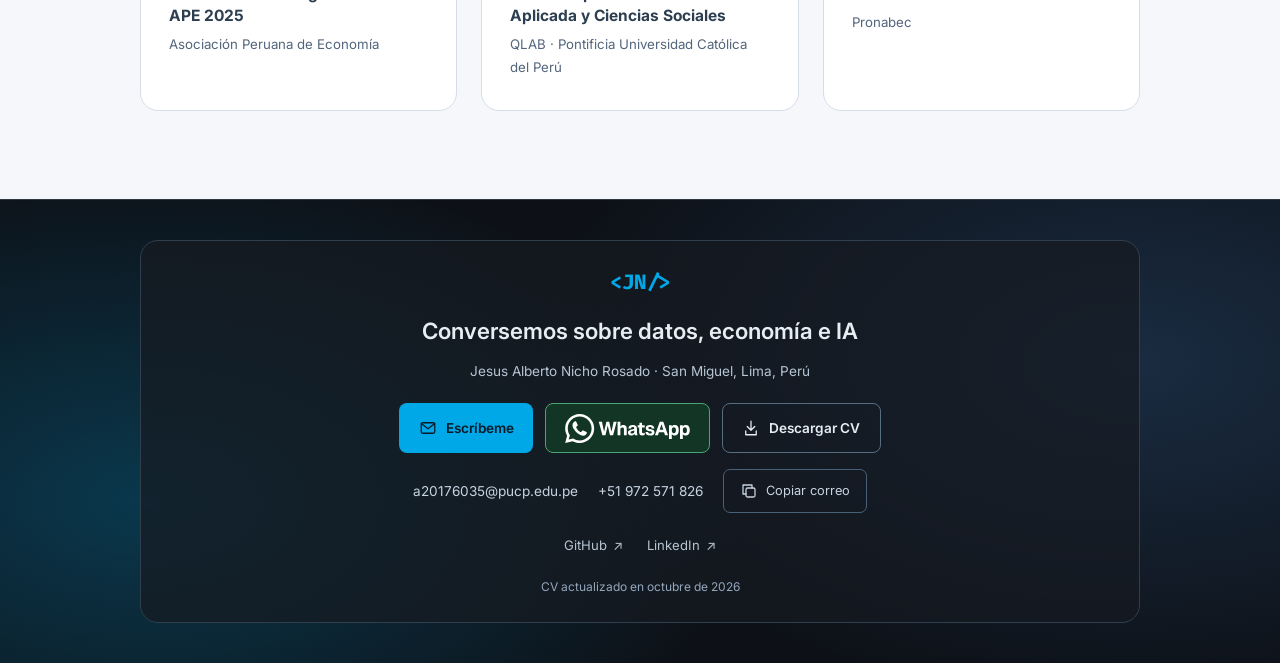
==== commit b409cf89: "feat(cv): replace geometric effects with ambient lighting" ====
--- a/index.html
+++ b/index.html
@@ -194,14 +194,6 @@
       </section>
       <!-- EXPERIENCIA LABORAL -->
       <section class="section section--dark" id="experiencia" aria-labelledby="experiencia-title">
-        <svg class="experience__circuit-layer" viewBox="0 0 1440 1200" preserveAspectRatio="none" aria-hidden="true" focusable="false">
-          <path class="experience__circuit-line experience__circuit-left" d="M100 0V170H140V320H65V550H125V760H85V980H135V1200"/>
-          <path class="experience__circuit-pulse experience__circuit-left" d="M100 0V170H140V320H65V550H125V760H85V980H135V1200"/>
-          <path class="experience__circuit-dots experience__circuit-left" d="M100 0V170H140V320H65V550H125V760H85V980H135V1200"/>
-          <path class="experience__circuit-line experience__circuit-right" d="M1385 0V210H1410V390H1370V640H1400V850H1380V1040H1410V1200"/>
-          <path class="experience__circuit-pulse experience__circuit-right" d="M1385 0V210H1410V390H1370V640H1400V850H1380V1040H1410V1200"/>
-          <path class="experience__circuit-dots experience__circuit-right" d="M1385 0V210H1410V390H1370V640H1400V850H1380V1040H1410V1200"/>
-        </svg>
         <div class="section__container">
           <div class="section__header fade-in">
             <span class="section__tag section__tag--light">02 — Trayectoria</span>
@@ -211,10 +203,6 @@
                 <svg viewBox="0 0 24 24" fill="none" stroke="currentColor" stroke-width="1.7" stroke-linecap="round" stroke-linejoin="round" aria-hidden="true"><path d="M4 7h16M4 12h16M4 17h16"/></svg>
                 <span class="experience__control-label">Mostrar toda la experiencia</span>
               </button>
-              <svg class="experience__circuit-top" viewBox="0 0 280 18" preserveAspectRatio="none" aria-hidden="true" focusable="false">
-                <path class="experience__circuit-line" d="M2 10H110L122 3H170L182 10H278"/>
-                <path class="experience__circuit-top-dot" pathLength="100" d="M2 10H110L122 3H170L182 10H278"/>
-              </svg>
             </div>
           </div>
           <div class="timeline" id="experienceList">
@@ -799,12 +787,6 @@
     </main>
     <!-- FOOTER -->
     <footer class="footer" id="contacto" aria-labelledby="contacto-title">
-      <svg class="contact__orbit-layer" viewBox="0 0 1440 600" preserveAspectRatio="none" aria-hidden="true" focusable="false">
-        <ellipse class="contact__orbit-line" cx="720" cy="300" rx="695" ry="280"/>
-        <ellipse class="contact__orbit-dots" pathLength="360" cx="720" cy="300" rx="695" ry="280"/>
-        <ellipse class="contact__orbit-line contact__orbit-line--inner" cx="720" cy="300" rx="635" ry="240"/>
-        <ellipse class="contact__orbit-dots contact__orbit-dots--inner" pathLength="360" cx="720" cy="300" rx="635" ry="240"/>
-      </svg>
       <div class="footer__container">
         <div class="footer__logo">&lt;JN/&gt;</div>
         <h2 class="footer__title" id="contacto-title">Conversemos sobre datos, economía e IA</h2>
--- a/style.css
+++ b/style.css
@@ -2339,7 +2339,7 @@
 }
 
 /* =========================================
-   Circuitos y órbitas visibles, sin modificar el contenido
+   Luz orgánica en experiencia y contacto, sin geometría
    ========================================= */
 #experiencia, #contacto {
   position: relative;
@@ -2351,149 +2351,63 @@
   position: relative;
   z-index: 1;
 }
-#experiencia::before, #contacto::before, #contacto::after {
+#experiencia::before, #experiencia::after, #contacto::before, #contacto::after {
   content: '';
   position: absolute;
   z-index: 0;
   pointer-events: none;
 }
+/* Aurora amplia: luz suave desde el primer tramo, también en móvil. */
 #experiencia::before {
-  inset: 0;
-  background-image: linear-gradient(rgba(0,168,232,.07) 1px, transparent 1px), linear-gradient(90deg, rgba(0,168,232,.07) 1px, transparent 1px);
-  background-size: 56px 56px;
-  mask-image: linear-gradient(to bottom, transparent, black 10%, black 90%, transparent);
-}
-.experience__circuit-layer, .contact__orbit-layer {
-  position: absolute;
-  inset: 0;
-  z-index: 0;
-  display: block;
-  width: 100%;
-  height: 100%;
-  pointer-events: none;
-}
-.experience__heading {
-  position: relative;
-}
-.experience__circuit-top {
-  position: absolute;
-  bottom: -26px;
-  left: 0;
-  display: block;
-  width: 100%;
-  height: 18px;
-  pointer-events: none;
-}
-.experience__circuit-layer path, .experience__circuit-top path, .contact__orbit-layer ellipse {
-  fill: none;
-  vector-effect: non-scaling-stroke;
-  stroke-linecap: round;
-  stroke-linejoin: round;
-}
-.experience__circuit-line {
-  stroke: rgba(0,168,232,.4);
-  stroke-width: 1.5px;
-}
-.experience__circuit-pulse {
-  stroke: #00A8E8;
-  stroke-width: 2.5px;
-  stroke-dasharray: 34 146;
-  filter: drop-shadow(0 0 4px rgba(0,168,232,.6));
-  animation: experience-circuit-pulse 8s linear infinite paused;
-}
-.experience__circuit-dots {
-  stroke: #8de4ff;
-  stroke-width: 6px;
-  stroke-dasharray: 1 181;
-  filter: drop-shadow(0 0 5px rgba(0,168,232,.85));
-  animation: experience-circuit-dots 8s linear infinite paused;
-}
-.experience__circuit-right {
-  animation-delay: -4s;
-}
-.experience__circuit-top-dot {
-  stroke: #8de4ff;
-  stroke-width: 7px;
-  stroke-dasharray: .5 99.5;
-  filter: drop-shadow(0 0 5px rgba(0,168,232,.9));
-  animation: experience-top-point 6s linear infinite paused;
-}
-@keyframes experience-circuit-pulse {
-  to { stroke-dashoffset: -360; }
-}
-@keyframes experience-circuit-dots {
-  to { stroke-dashoffset: -364; }
-}
-@keyframes experience-top-point {
-  to { stroke-dashoffset: -100; }
-}
-/* Órbitas que rodean el recuadro, con nodos fuera de las zonas de lectura. */
+  inset: -4% -12%;
+  background: radial-gradient(ellipse 80% 25% at 18% 15%, rgba(0,168,232,.24), transparent 70%), radial-gradient(ellipse 72% 24% at 82% 46%, rgba(31,58,95,.65), transparent 72%);
+  opacity: .85;
+  animation: experience-aurora-drift 10s ease-in-out infinite paused;
+}
+#experiencia::after {
+  inset: -3% -8%;
+  background: radial-gradient(ellipse 68% 24% at 86% 24%, rgba(74,144,226,.2), transparent 70%), radial-gradient(ellipse 70% 22% at 15% 82%, rgba(0,168,232,.16), transparent 72%);
+  opacity: .7;
+  animation: experience-aurora-flow 12s ease-in-out infinite paused;
+}
+@keyframes experience-aurora-drift {
+  0%, 100% { transform: translate(-4%, 1%) scale(1.02); opacity: .7; }
+  50% { transform: translate(5%, -2%) scale(1.08); opacity: .95; }
+}
+@keyframes experience-aurora-flow {
+  0%, 100% { transform: translate(3%, -1%) scale(1.03); }
+  50% { transform: translate(-4%, 2%) scale(1.08); }
+}
+/* Contacto: dos focos difusos que se acercan y respiran alrededor del recuadro. */
 #contacto::before {
-  inset: -35% -10%;
-  background: radial-gradient(ellipse at 25% 60%, rgba(0,168,232,.34), transparent 58%);
-  opacity: .85;
-  animation: contact-halo-drift 9s ease-in-out infinite alternate paused;
+  inset: -25% -10%;
+  background: radial-gradient(ellipse 54% 68% at 18% 60%, rgba(0,168,232,.32), transparent 72%);
+  opacity: .8;
+  animation: contact-light-left 8s ease-in-out infinite paused;
 }
 #contacto::after {
-  inset: -25% -8%;
-  background: radial-gradient(ellipse at 80% 35%, rgba(74,144,226,.24), transparent 52%);
+  inset: -25% -10%;
+  background: radial-gradient(ellipse 54% 68% at 82% 40%, rgba(74,144,226,.28), transparent 72%);
   opacity: .75;
-  animation: contact-halo-breathe 10s ease-in-out infinite alternate paused;
-}
-.contact__orbit-line {
-  stroke: rgba(0,168,232,.45);
-  stroke-width: 1.3px;
-}
-.contact__orbit-line--inner {
-  stroke: rgba(74,144,226,.3);
-}
-.contact__orbit-dots {
-  stroke: #8de4ff;
-  stroke-width: 9px;
-  stroke-dasharray: .5 179.5;
-  filter: drop-shadow(0 0 7px rgba(0,168,232,.8));
-  animation: contact-orbit-points 10s linear infinite paused;
-}
-.contact__orbit-dots--inner {
-  stroke: #5eb9ff;
-  stroke-width: 6px;
-  stroke-dasharray: .5 119.5;
-  animation-duration: 8s;
-  animation-direction: reverse;
-  animation-delay: -2s;
-}
-@keyframes contact-orbit-points {
-  to { stroke-dashoffset: -360; }
-}
-@keyframes contact-halo-drift {
-  from { transform: translate(-5%, 3%) scale(.94); }
-  to { transform: translate(5%, -3%) scale(1.07); }
-}
-@keyframes contact-halo-breathe {
-  from { transform: scale(.94); opacity: .55; }
-  to { transform: scale(1.08); opacity: .85; }
-}
-/* El mismo estado controla cada recorrido, sin bucles JavaScript adicionales. */
-.motion-enabled #experiencia.background-motion-active .experience__circuit-pulse,
-.motion-enabled #experiencia.background-motion-active .experience__circuit-dots,
-.motion-enabled #experiencia.background-motion-active .experience__circuit-top-dot,
-.motion-enabled #contacto.background-motion-active .contact__orbit-dots,
+  animation: contact-light-right 6s ease-in-out infinite paused;
+}
+@keyframes contact-light-left {
+  0%, 100% { transform: translate(-3%, 1%) scale(.98); opacity: .55; }
+  50% { transform: translate(9%, -1%) scale(1.08); opacity: .95; }
+}
+@keyframes contact-light-right {
+  0%, 100% { transform: translate(3%, -1%) scale(1.02); opacity: .85; }
+  50% { transform: translate(-9%, 1%) scale(1.08); opacity: .55; }
+}
+.motion-enabled #experiencia.background-motion-active::before,
+.motion-enabled #experiencia.background-motion-active::after,
 .motion-enabled #contacto.background-motion-active::before,
 .motion-enabled #contacto.background-motion-active::after {
   animation-play-state: running;
-}
-.motion-enabled #contacto.background-motion-active::before,
-.motion-enabled #contacto.background-motion-active::after {
   will-change: transform, opacity;
 }
-@media (max-width: 768px) {
-  .experience__circuit-line { stroke-width: 1.3px; }
-  .experience__circuit-dots { stroke-width: 5px; }
-  .contact__orbit-dots { stroke-width: 8px; }
-  .contact__orbit-dots--inner { stroke-width: 5px; }
-}
 @media (prefers-reduced-motion: reduce) {
-  .experience__circuit-pulse, .experience__circuit-dots, .experience__circuit-top-dot, .contact__orbit-dots, #contacto::before, #contacto::after {
+  #experiencia::before, #experiencia::after, #contacto::before, #contacto::after {
     animation: none;
     transform: none;
   }
@@ -2504,7 +2418,7 @@
     background: white;
     color: #222;
   }
-  .navbar, .navbar__progress, .hero::before, .hero__canvas, .hero__right, .hero__actions, .back-to-top, .resumen__code, .experience__all, .footer__actions, .footer__copy-email, .footer__status, #experiencia::before, #experiencia::after, #contacto::before, #contacto::after, .experience__circuit-layer, .experience__circuit-top, .contact__orbit-layer {
+  .navbar, .navbar__progress, .hero::before, .hero__canvas, .hero__right, .hero__actions, .back-to-top, .resumen__code, .experience__all, .footer__actions, .footer__copy-email, .footer__status, #experiencia::before, #experiencia::after, #contacto::before, #contacto::after {
     display: none;
   }
   .hero {
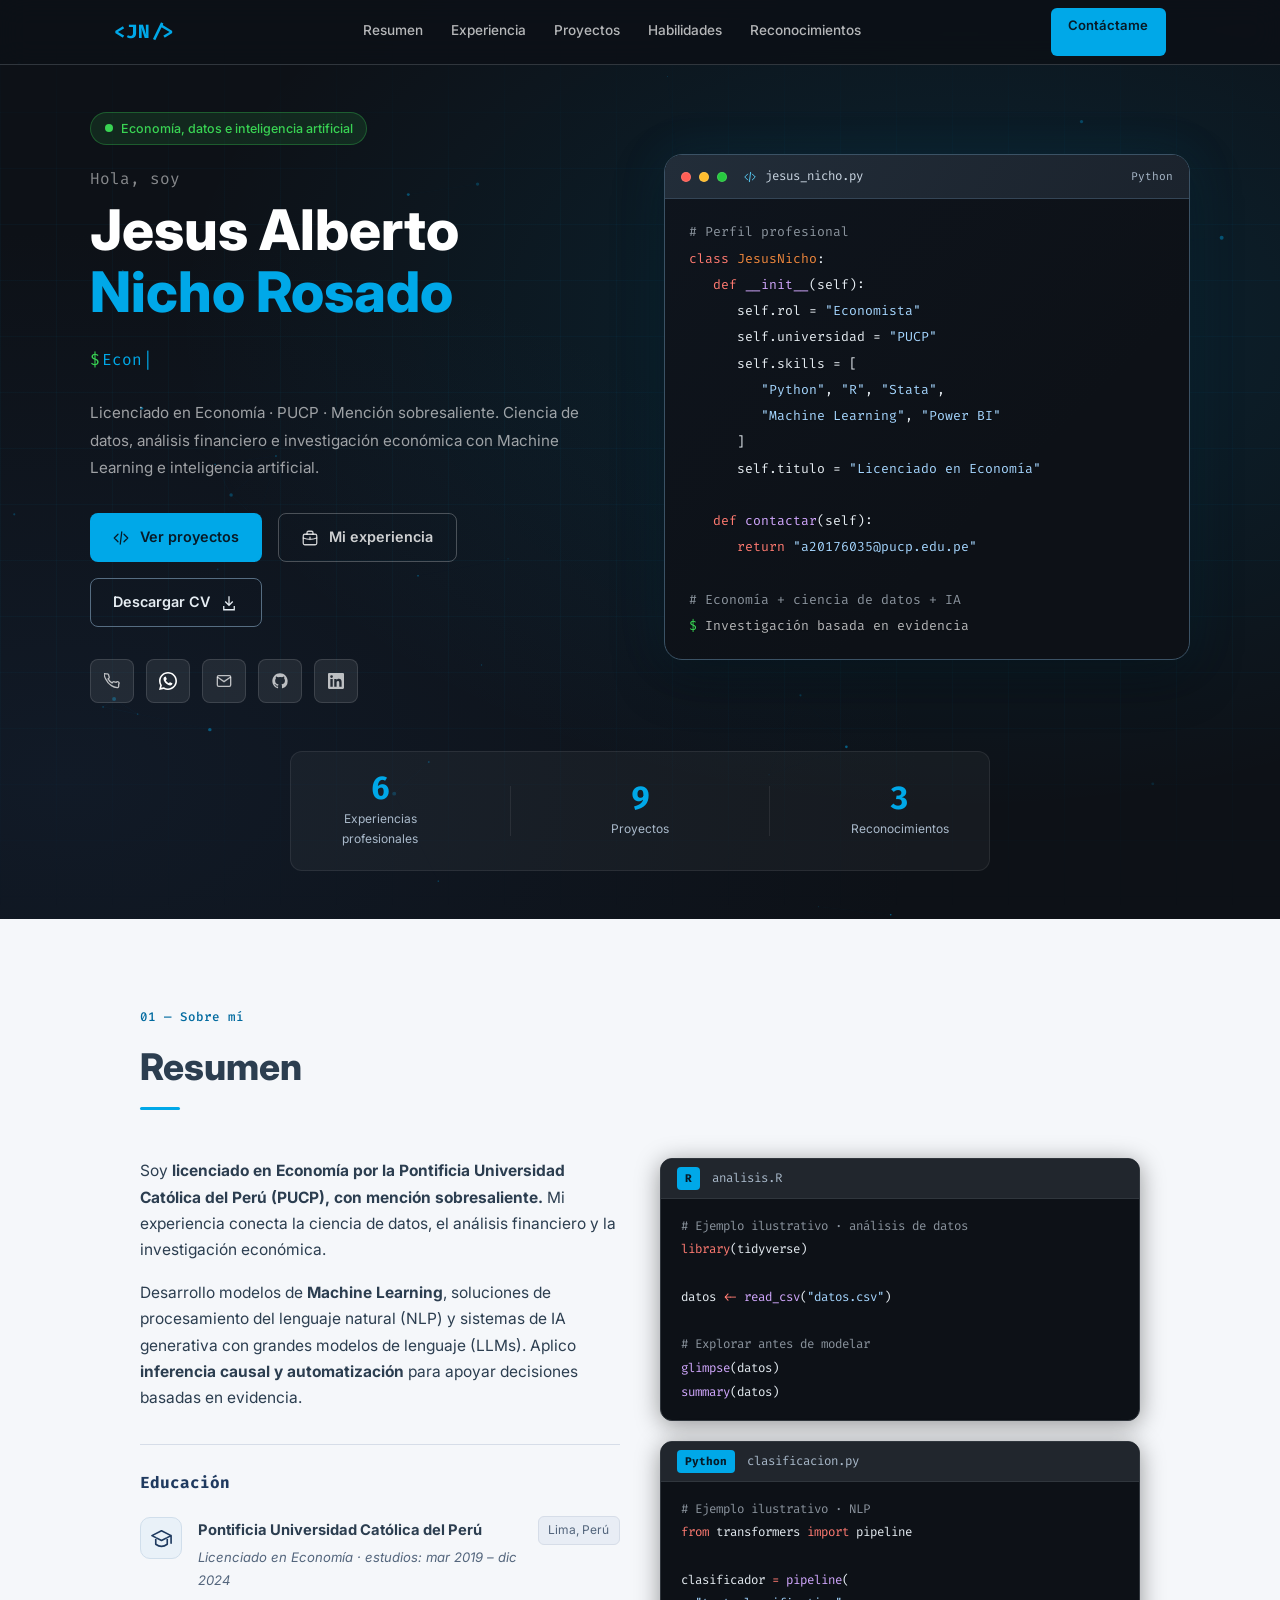
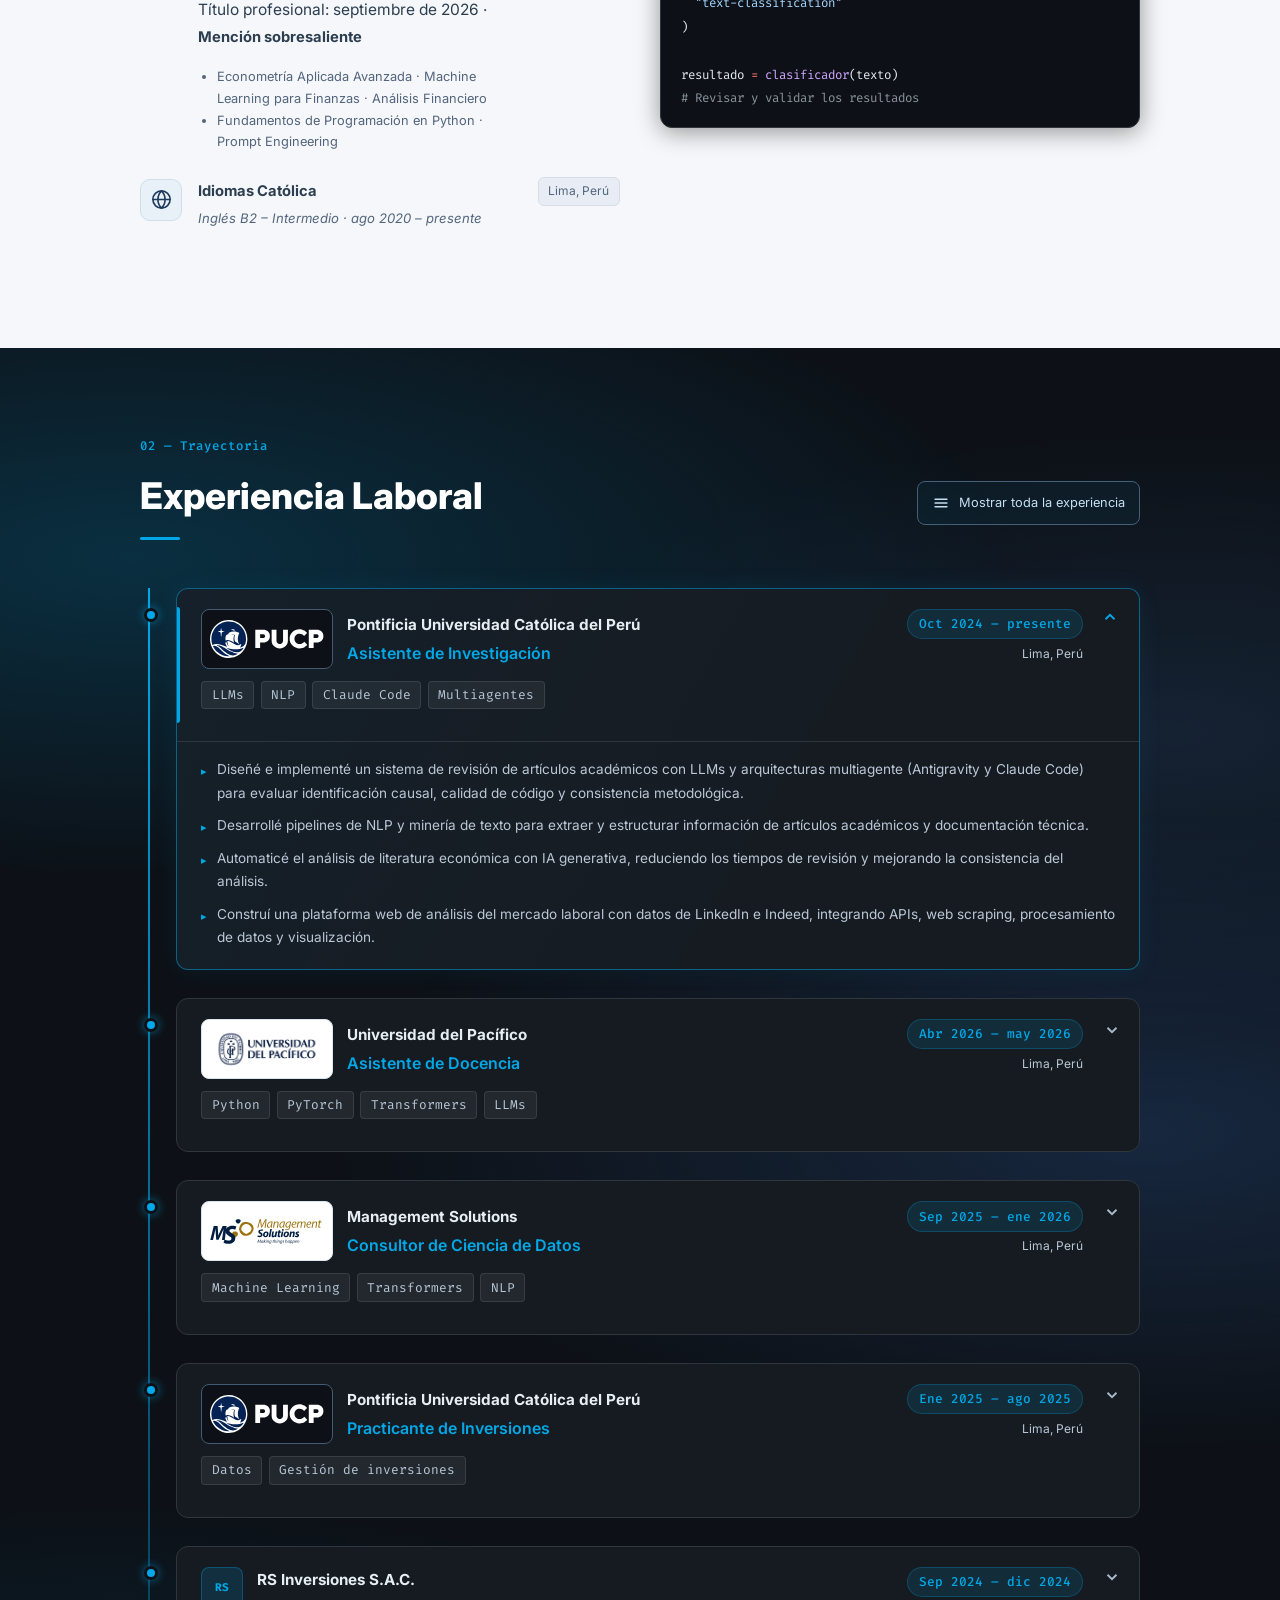
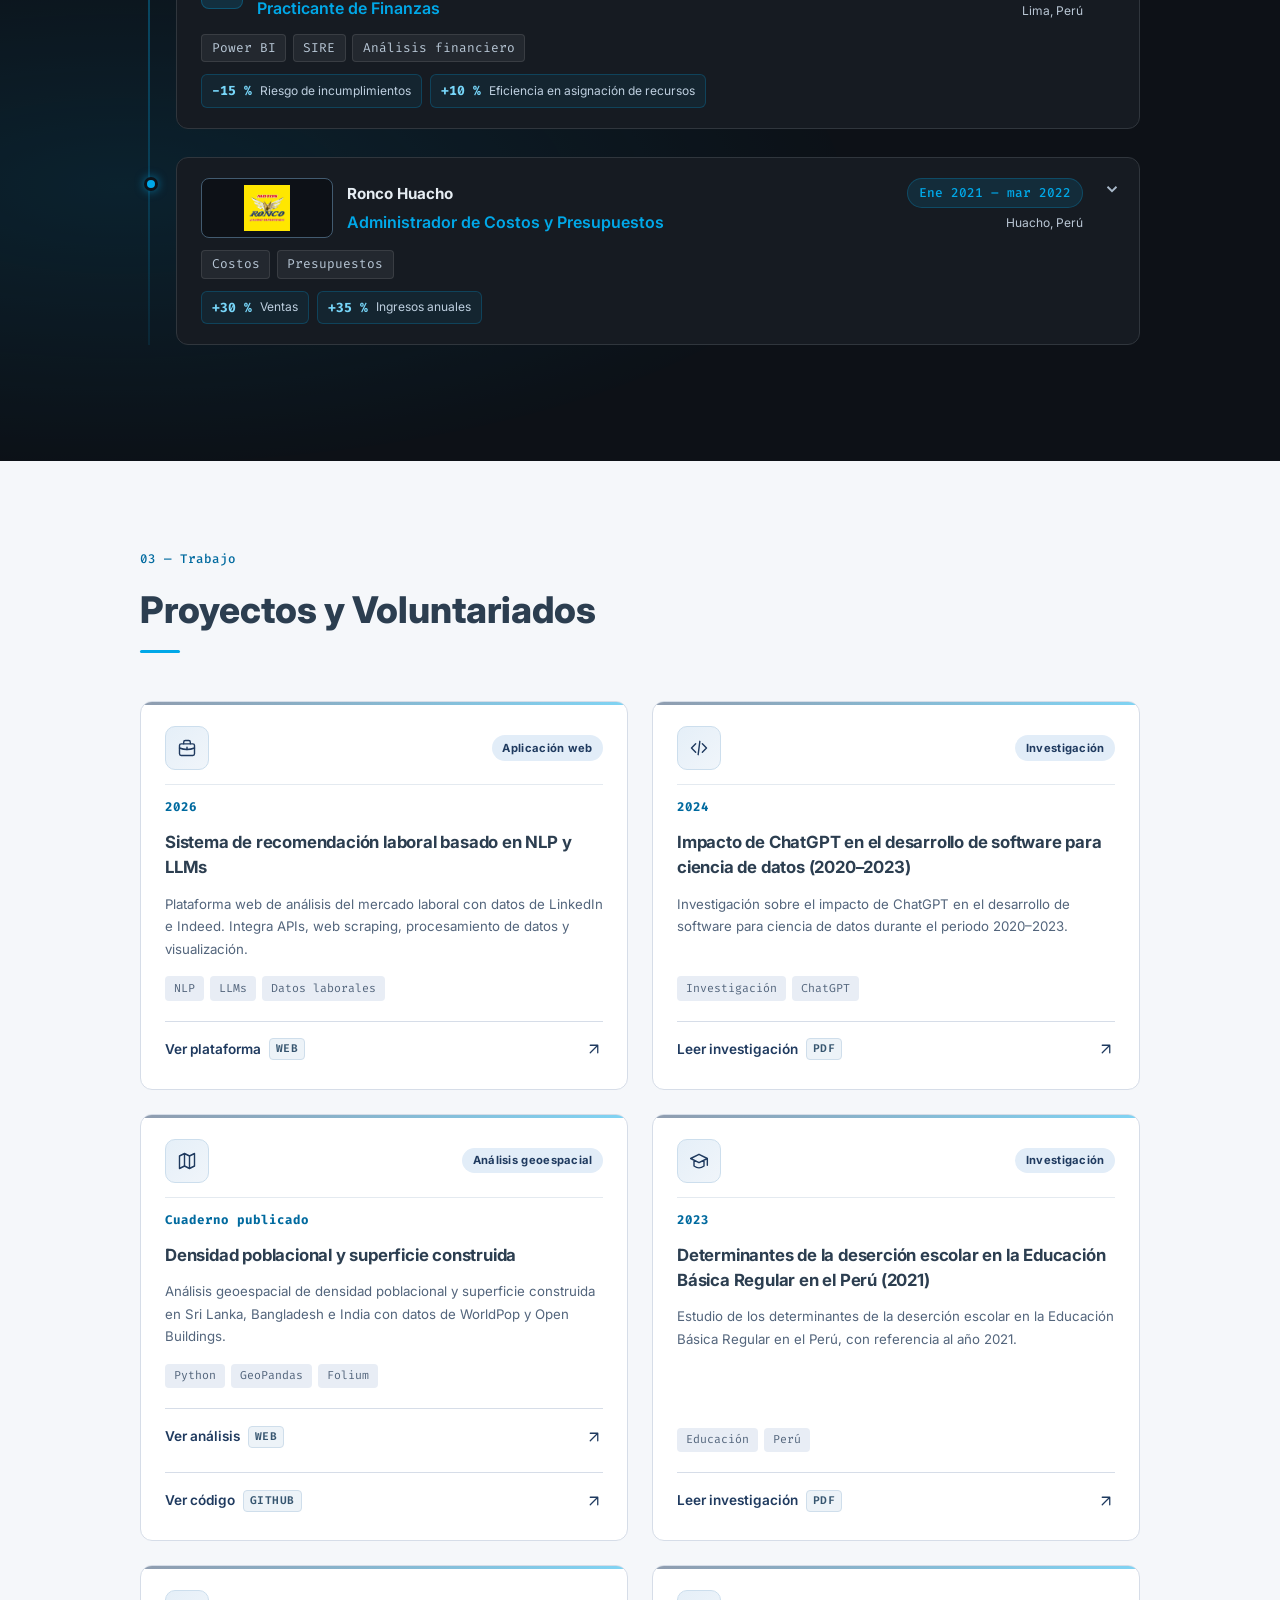
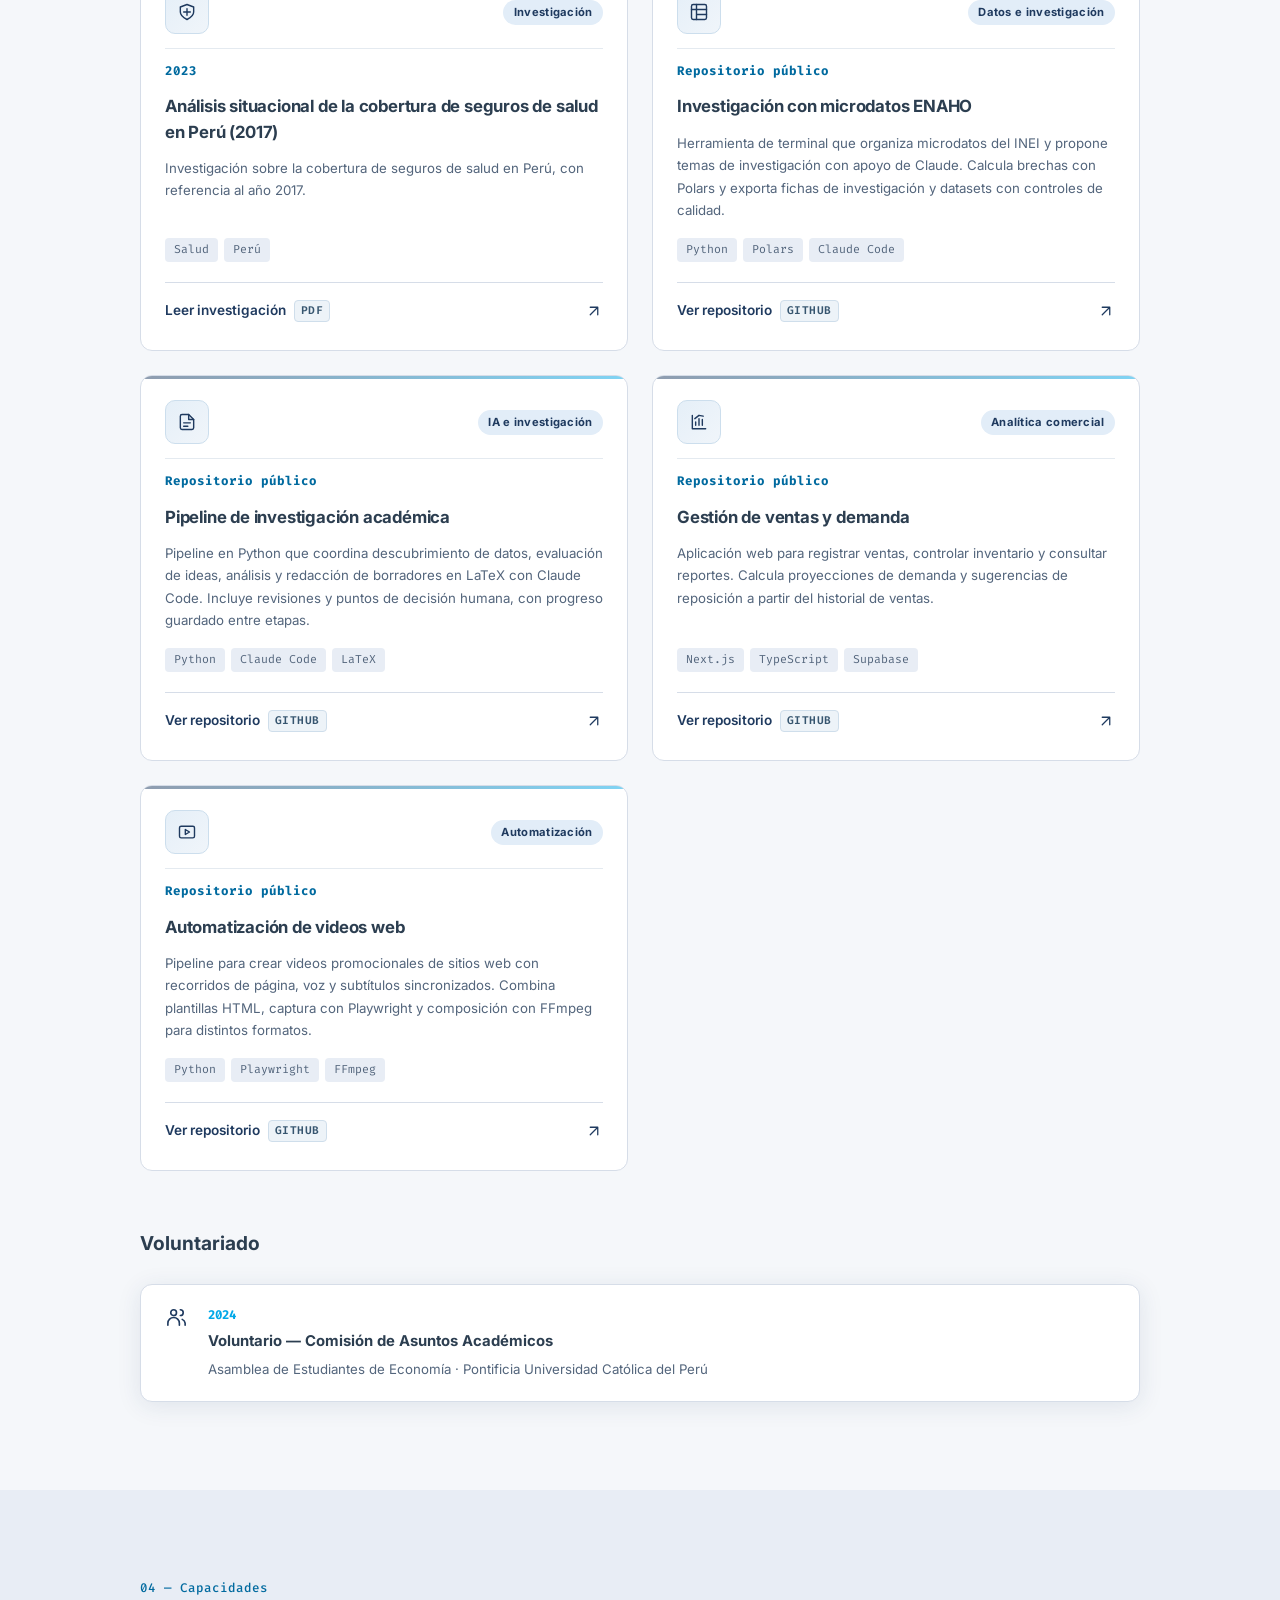
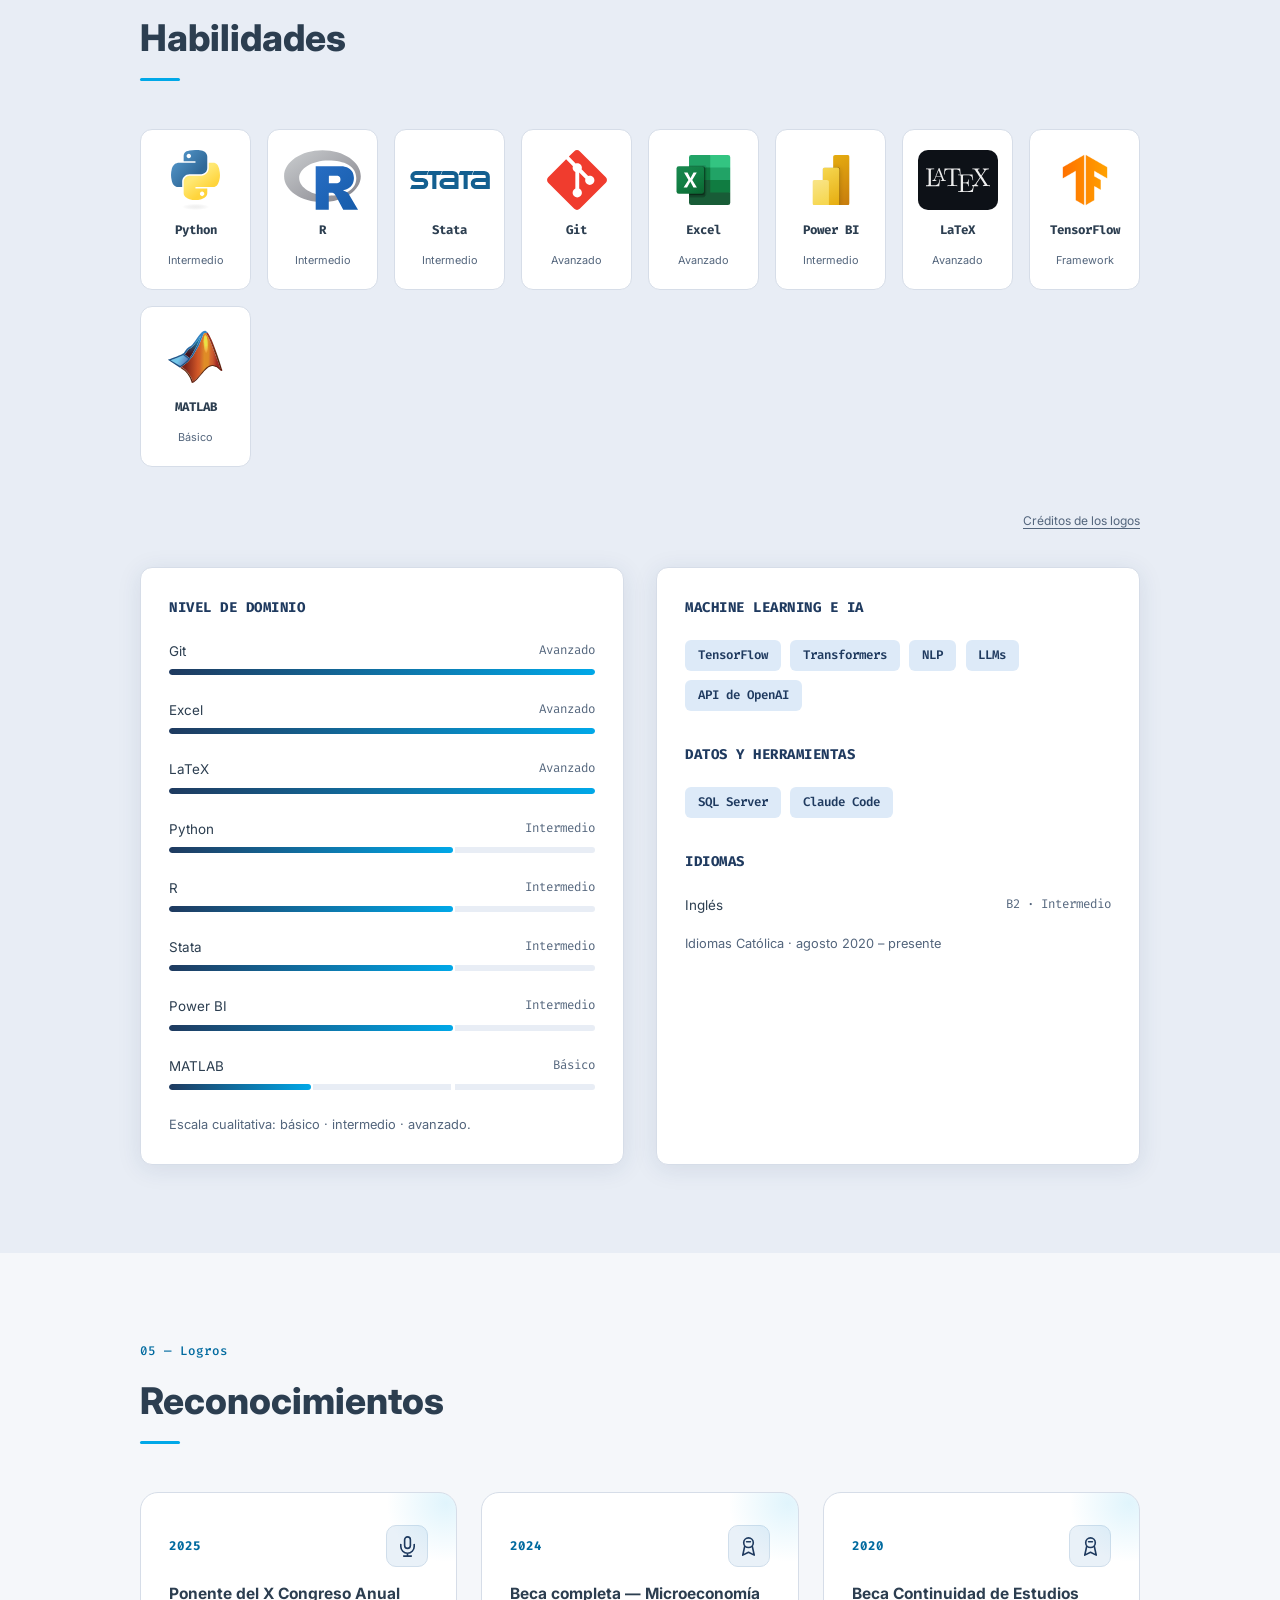
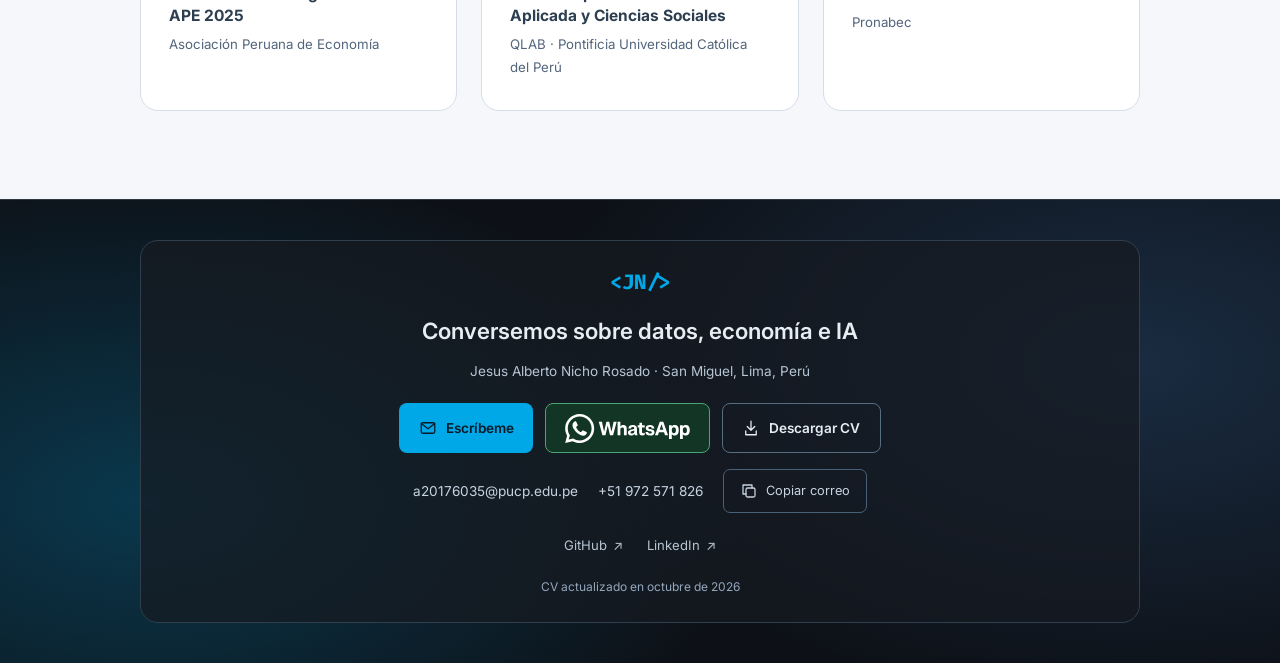
==== commit fc892ff2: "fix(cv): refresh cached styles after visual updates" ====
--- a/index.html
+++ b/index.html
@@ -7,7 +7,7 @@
     <link rel="preconnect" href="https://fonts.googleapis.com">
     <link rel="preconnect" href="https://fonts.gstatic.com" crossorigin>
     <link href="https://fonts.googleapis.com/css2?family=Inter:wght@300;400;500;600;700;800&amp;family=Fira+Code:wght@400;500&amp;display=swap" rel="stylesheet">
-    <link rel="stylesheet" href="style.css">
+    <link rel="stylesheet" href="style.css?v=2d6ee976ee72">
     <meta name="description" content="Jesus Alberto Nicho Rosado, licenciado en Economía por la PUCP con mención sobresaliente. Ciencia de datos, investigación económica, Machine Learning e inteligencia artificial.">
     <meta name="theme-color" content="#0d1117">
     <meta property="og:title" content="Jesus Nicho — Economía, datos e inteligencia artificial">
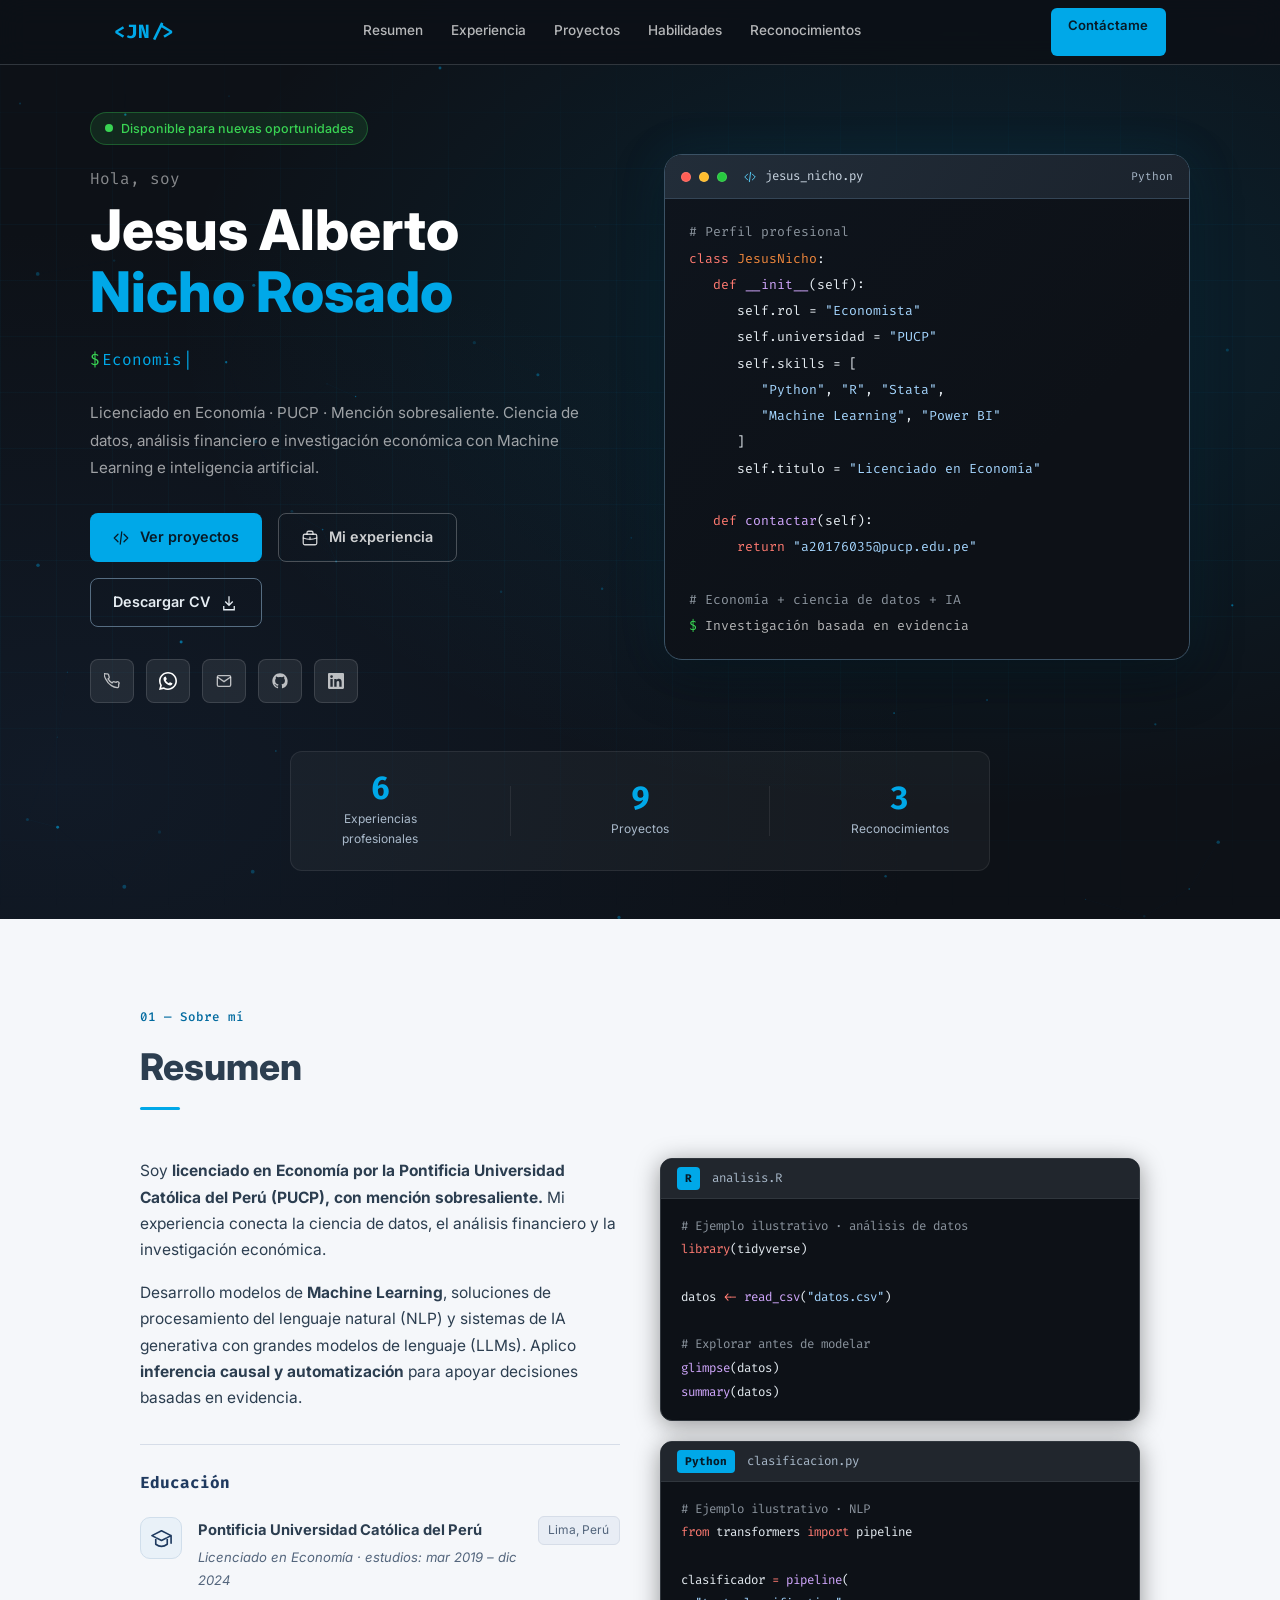
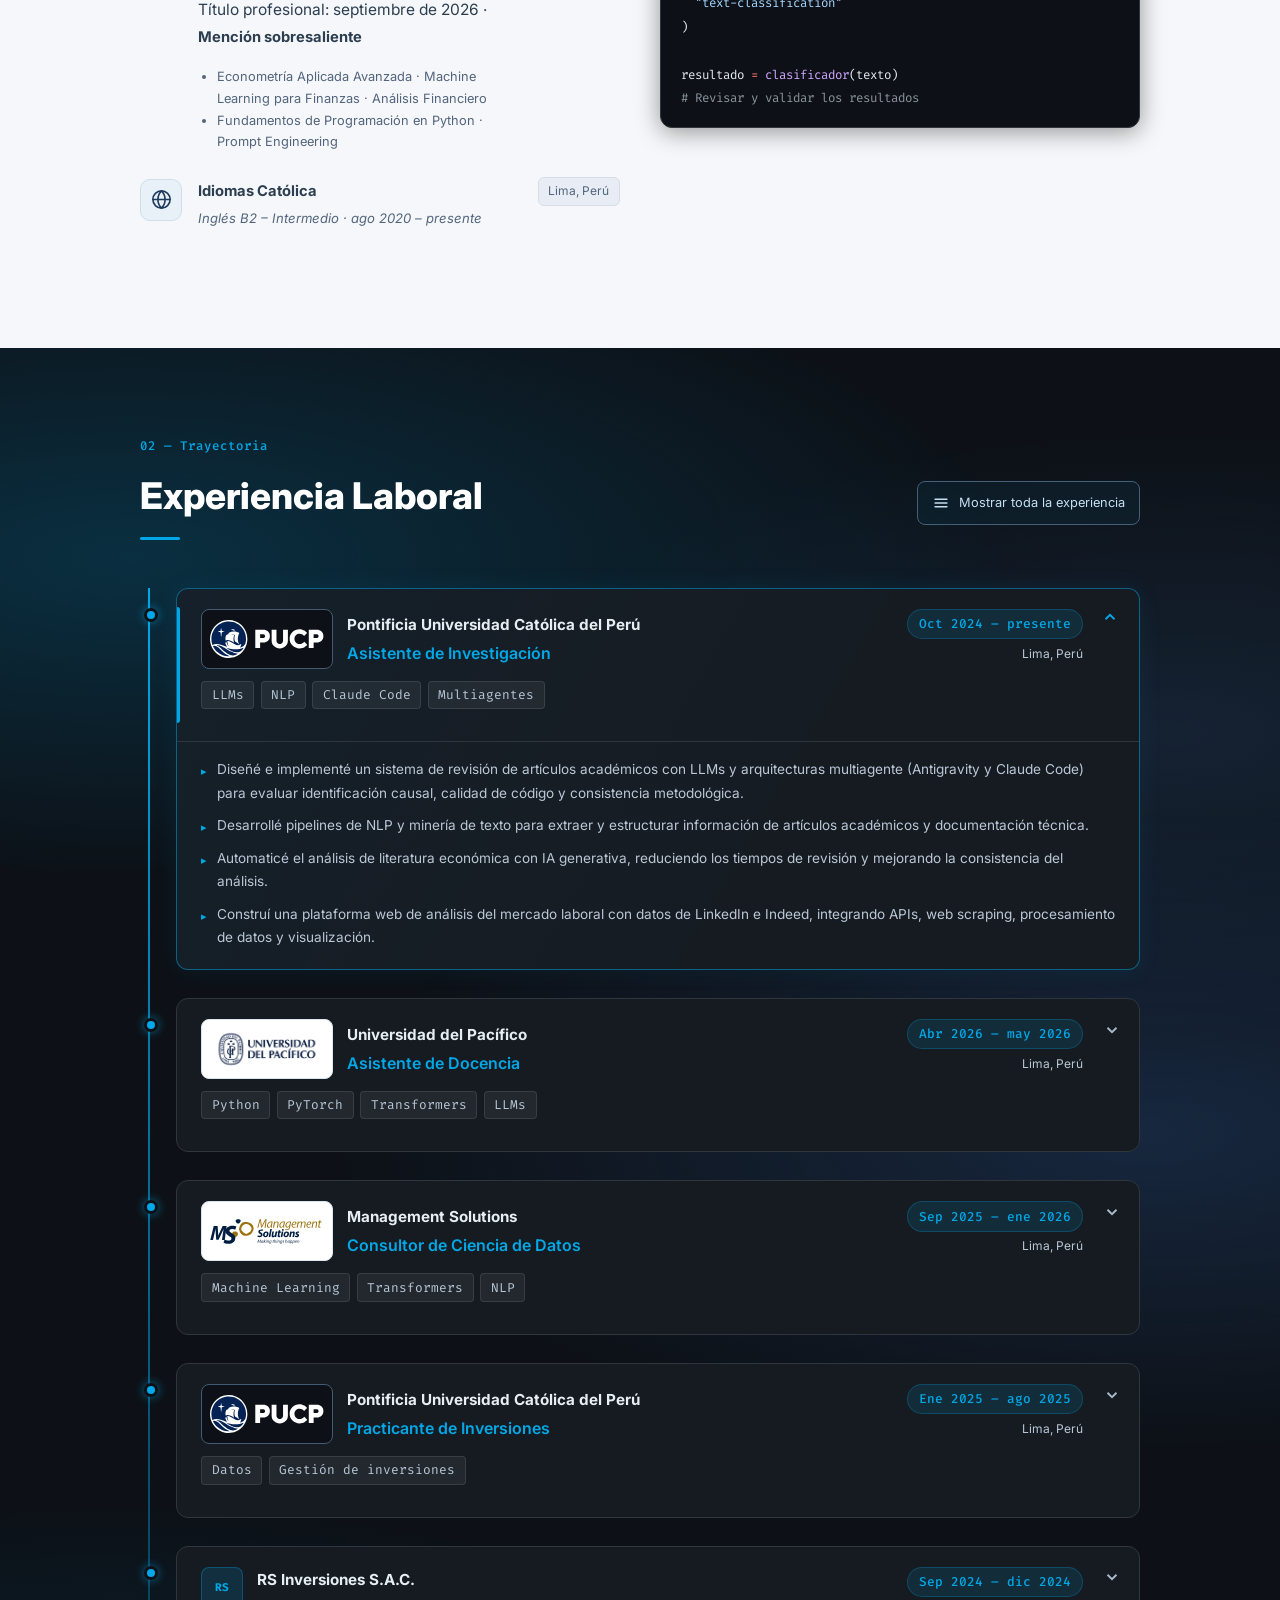
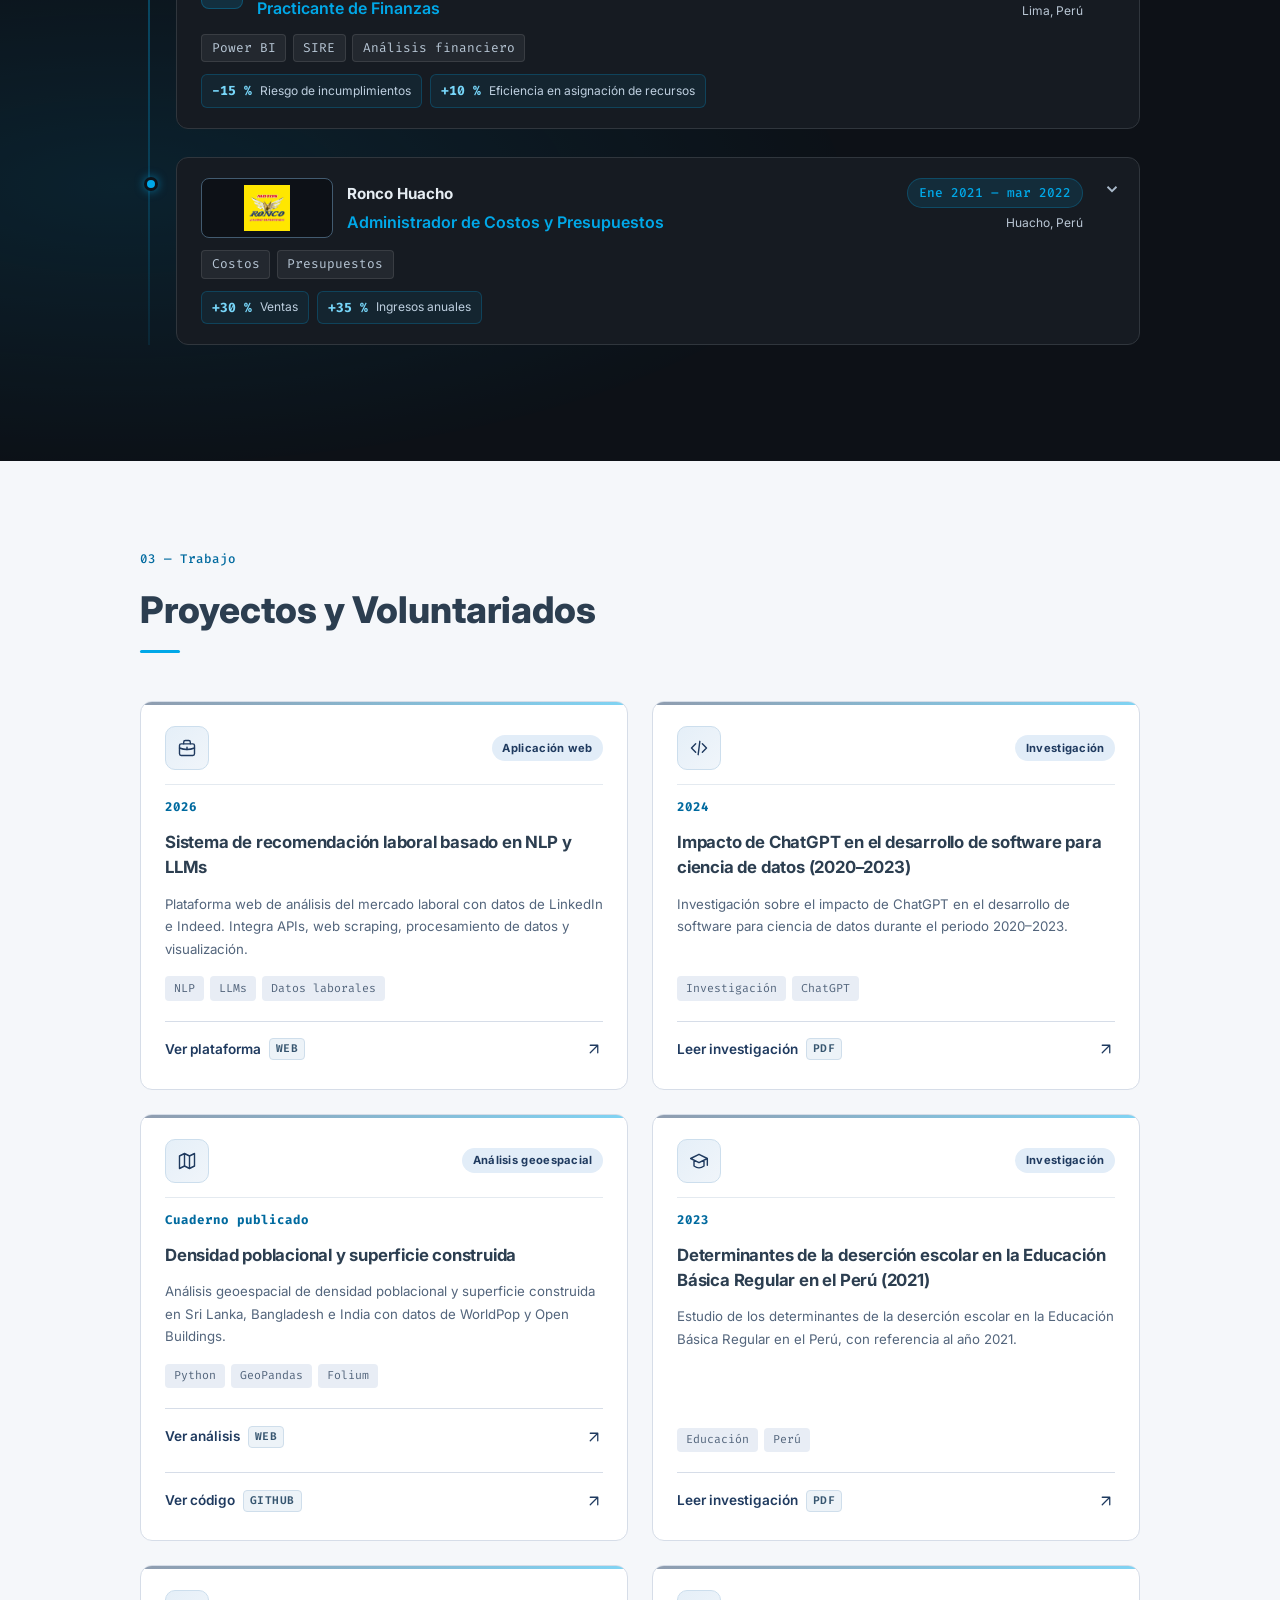
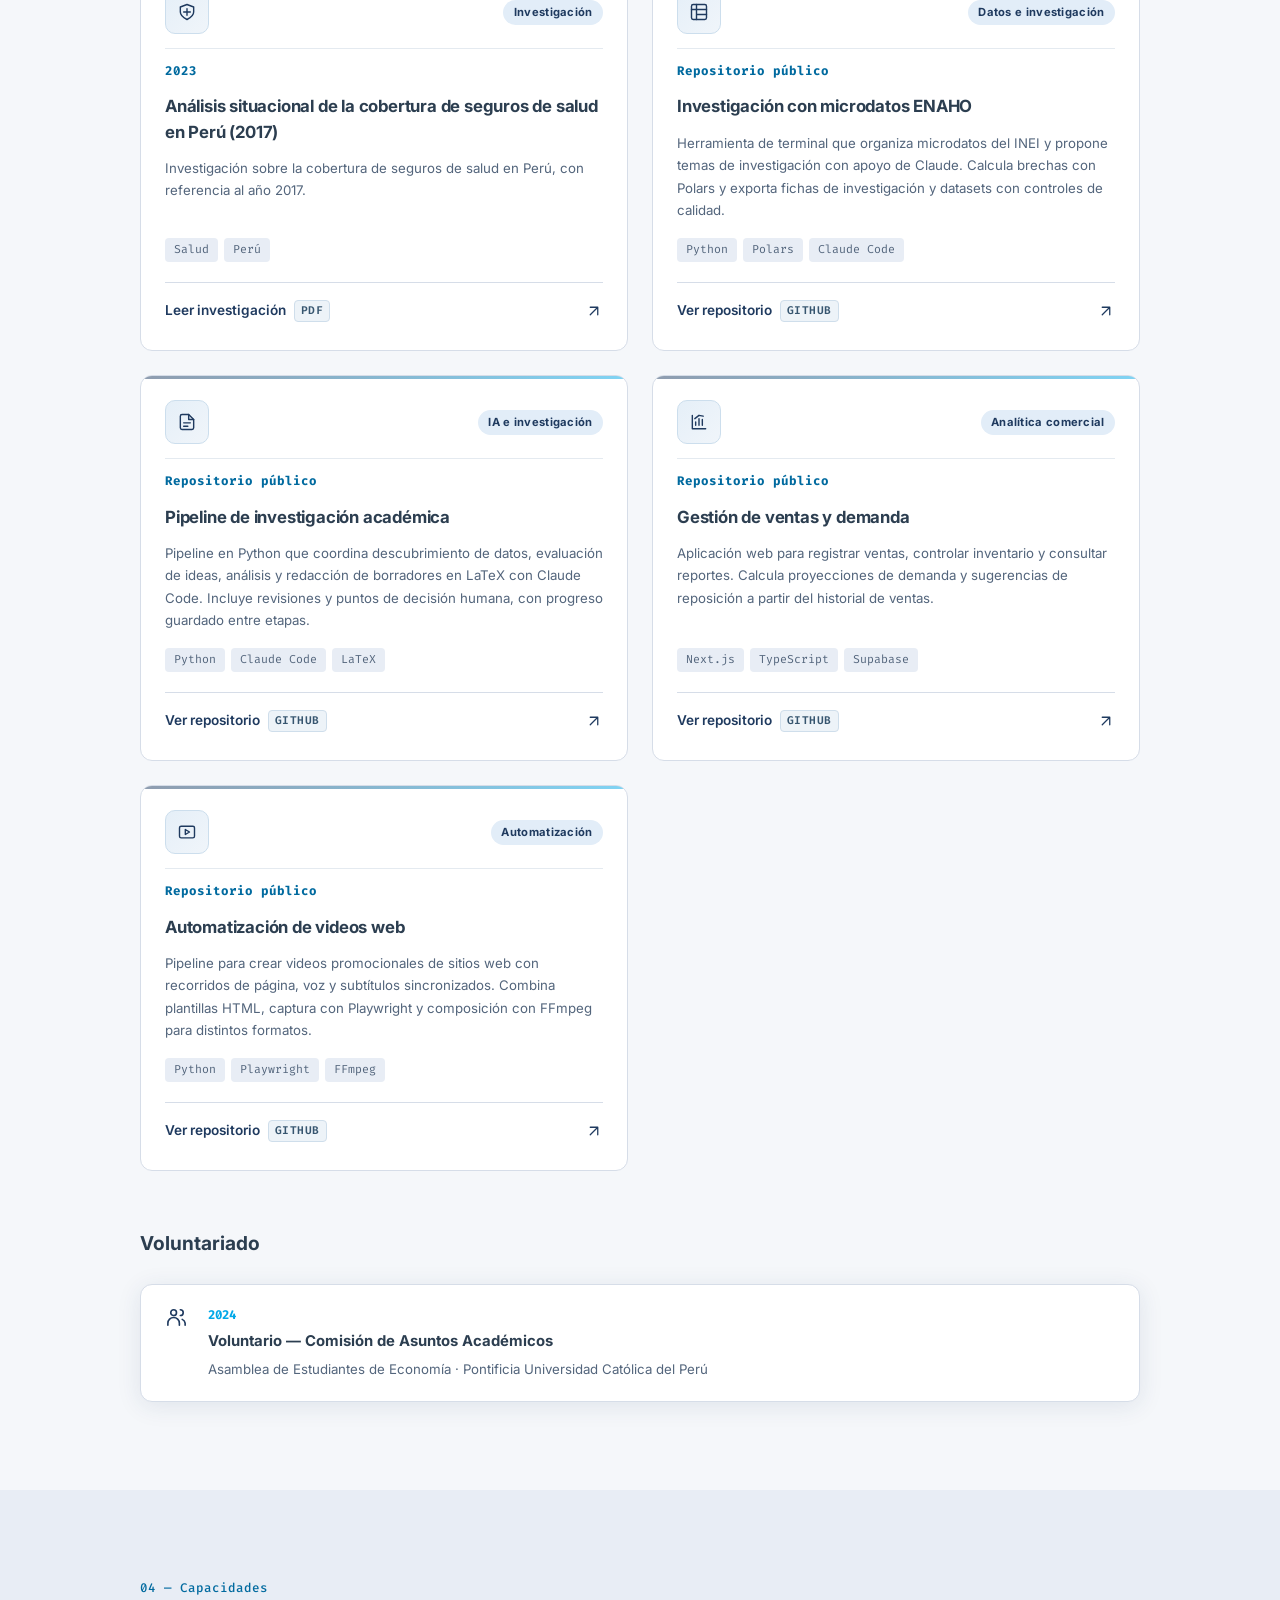
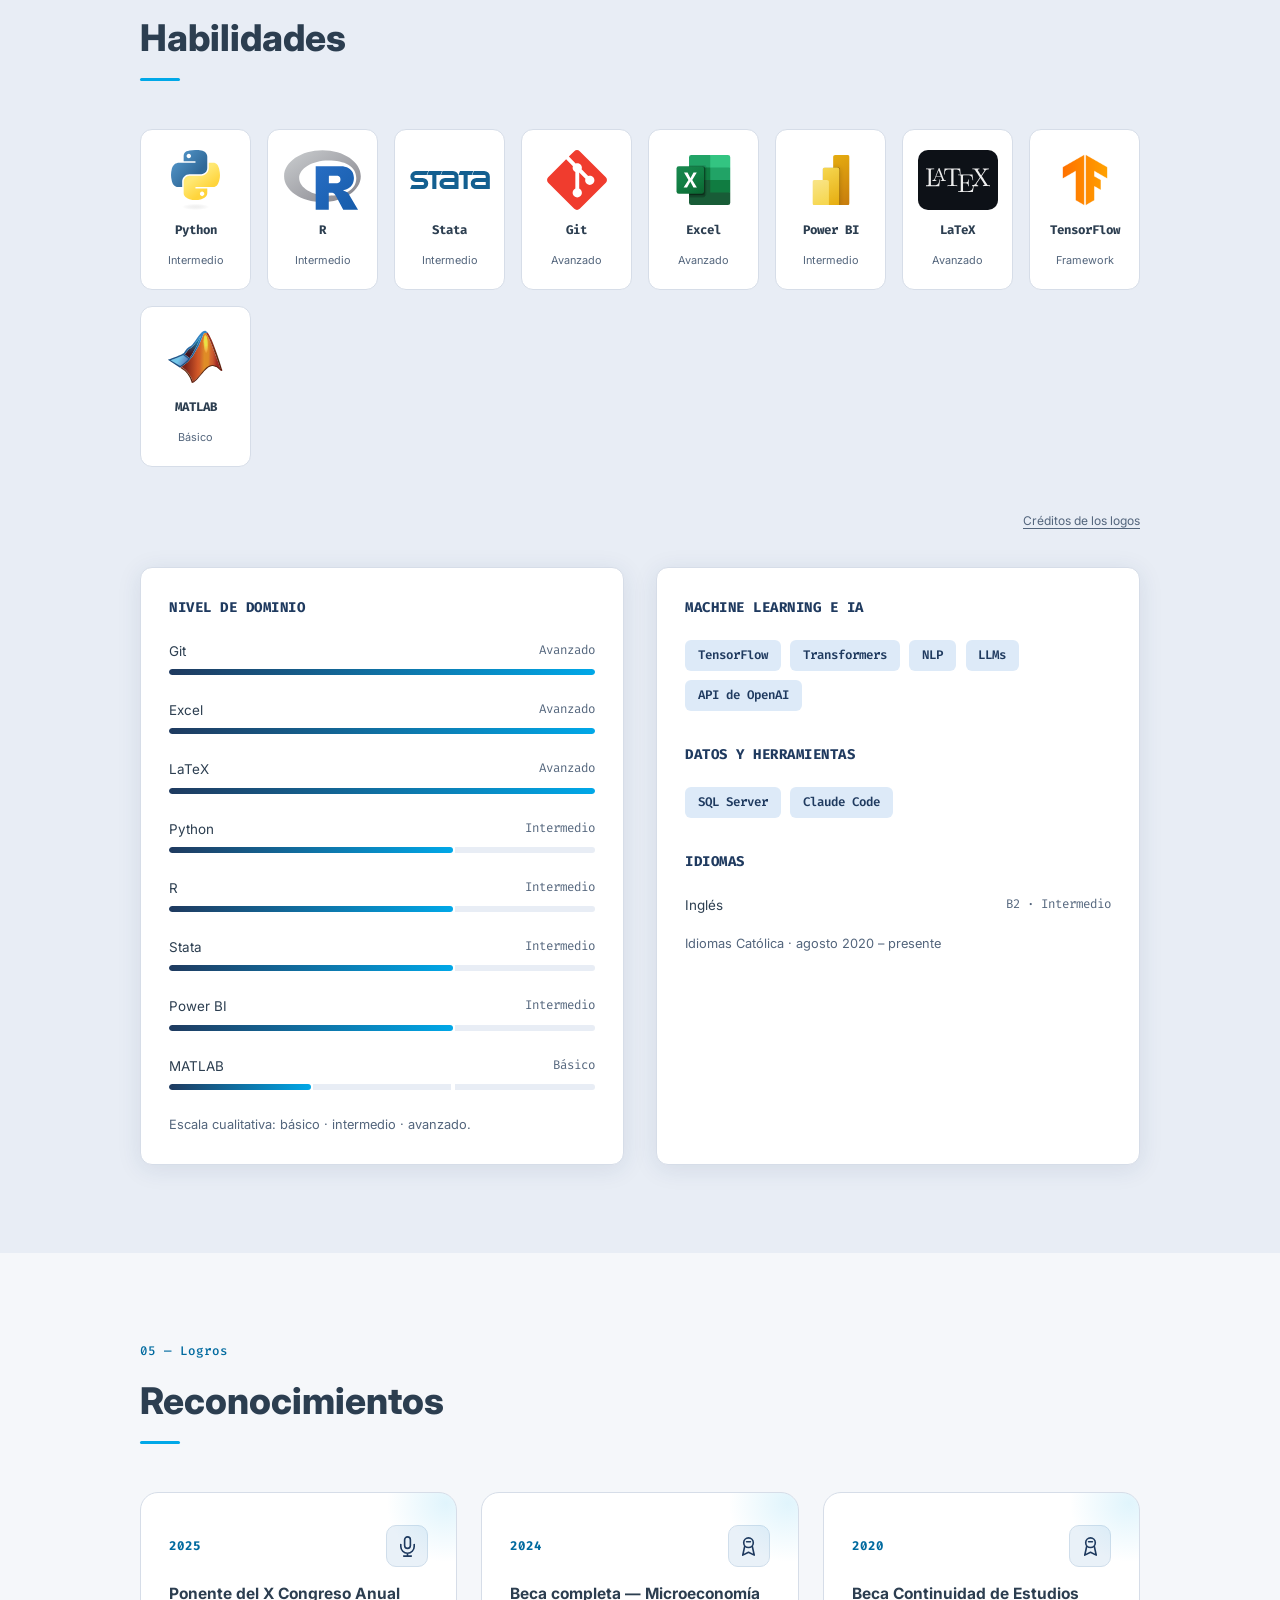
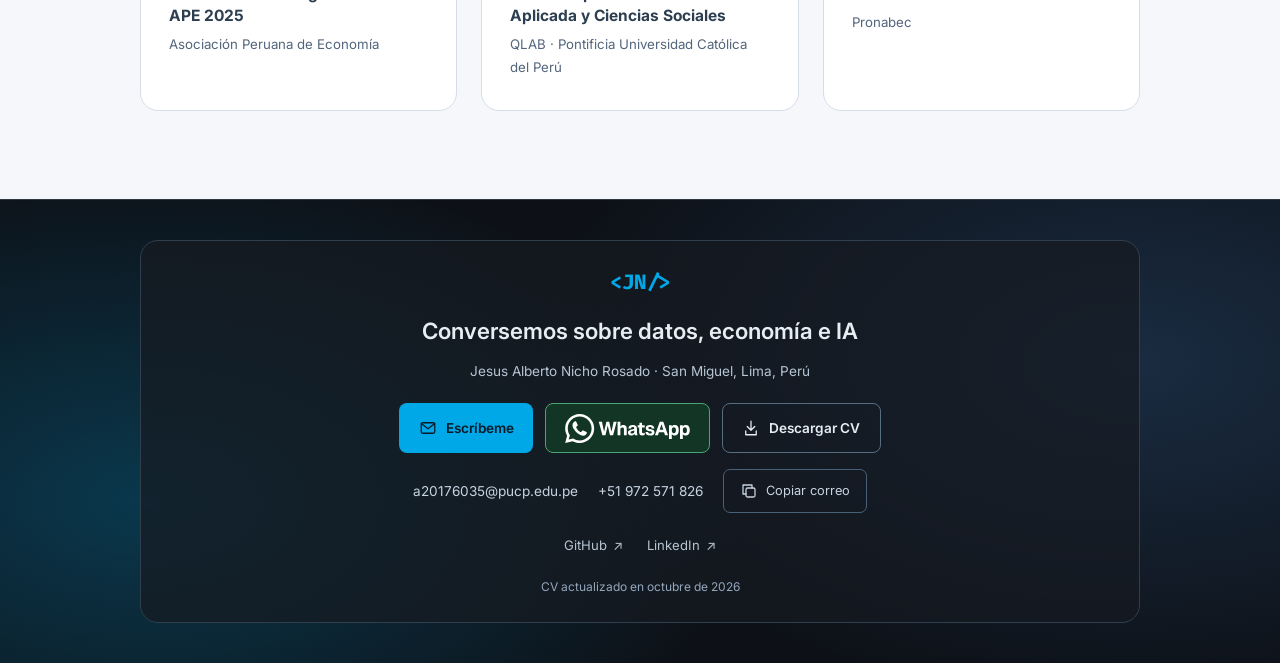
==== commit 292b3c46: "feat(cv): show availability for new opportunities" ====
--- a/index.html
+++ b/index.html
@@ -56,7 +56,7 @@
       <div class="hero__content">
         <div class="hero__left fade-in">
           <div class="hero__status">
-            <span class="hero__status-dot" aria-hidden="true"></span>Economía, datos e inteligencia artificial
+            <span class="hero__status-dot" aria-hidden="true"></span>Disponible para nuevas oportunidades
           </div>
           <p class="hero__greeting">Hola, soy</p>
           <h1 class="hero__name">Jesus Alberto<br><span>Nicho Rosado</span></h1>
